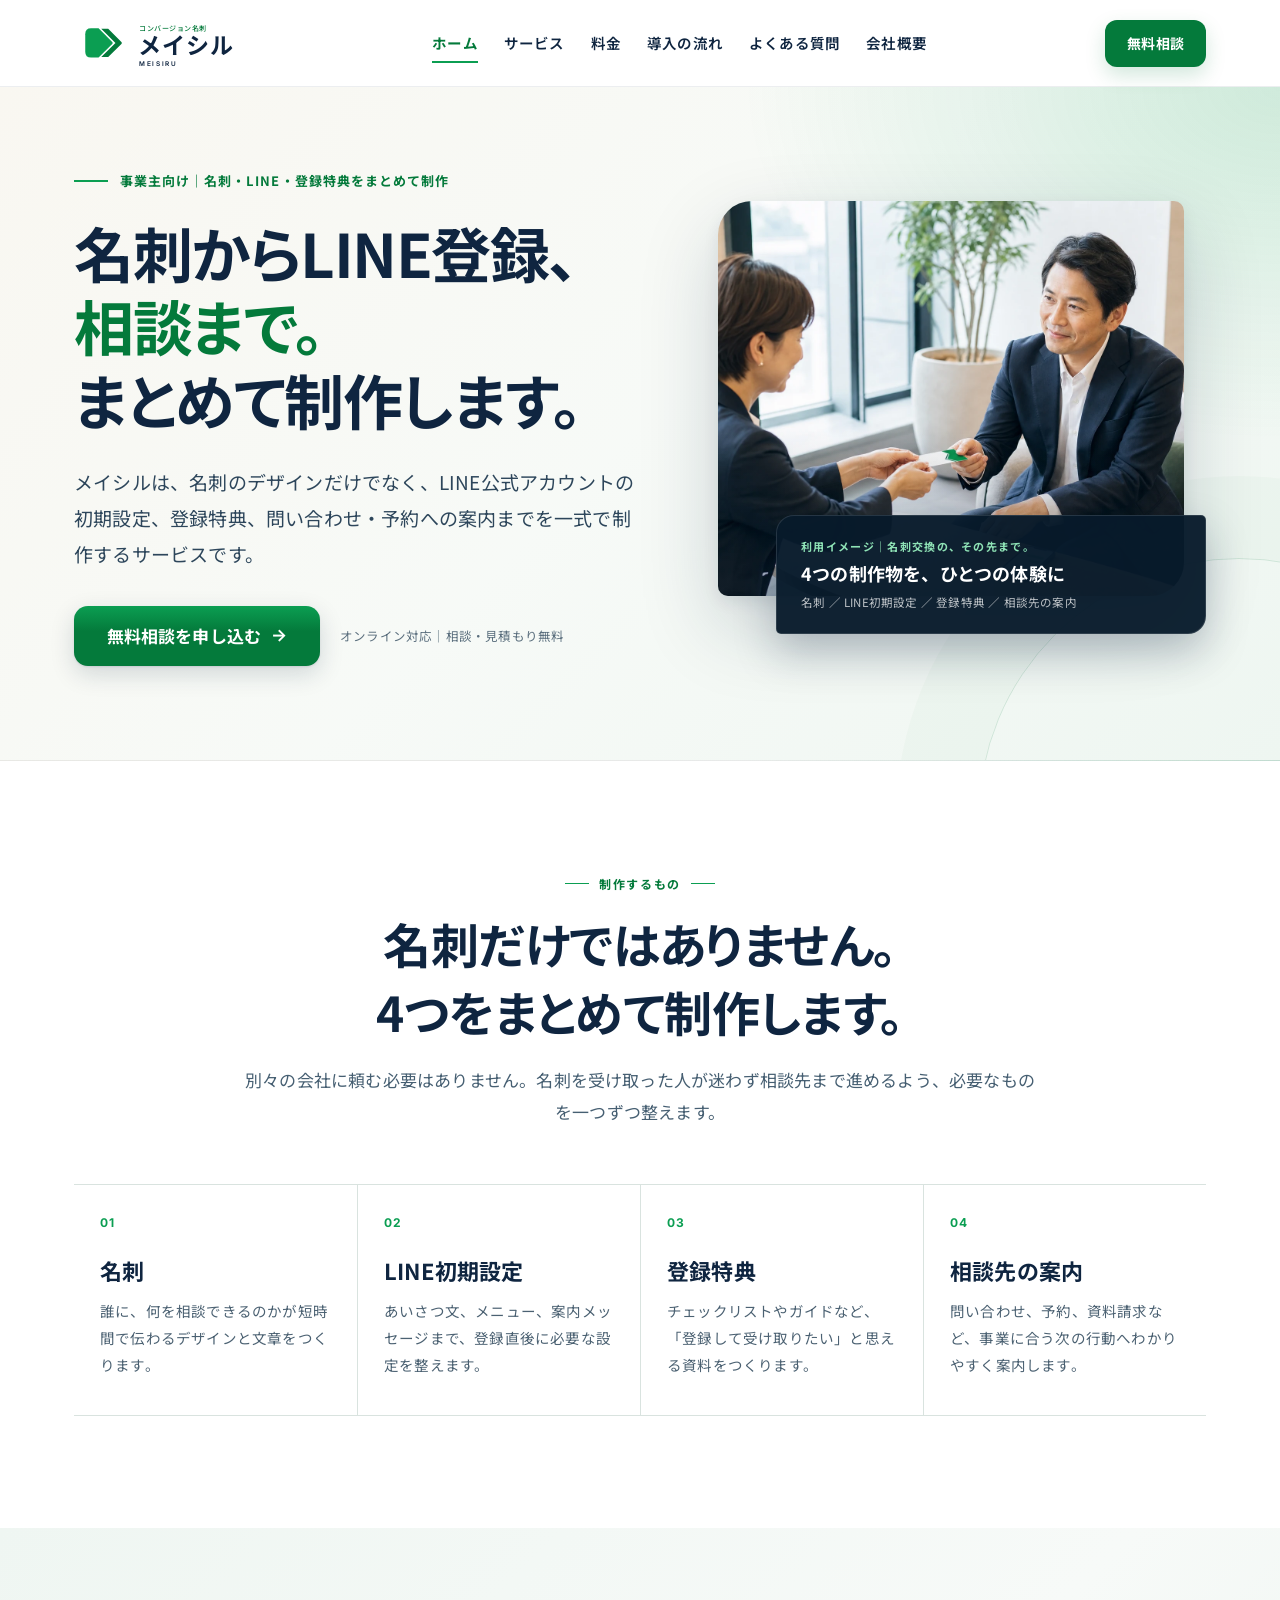
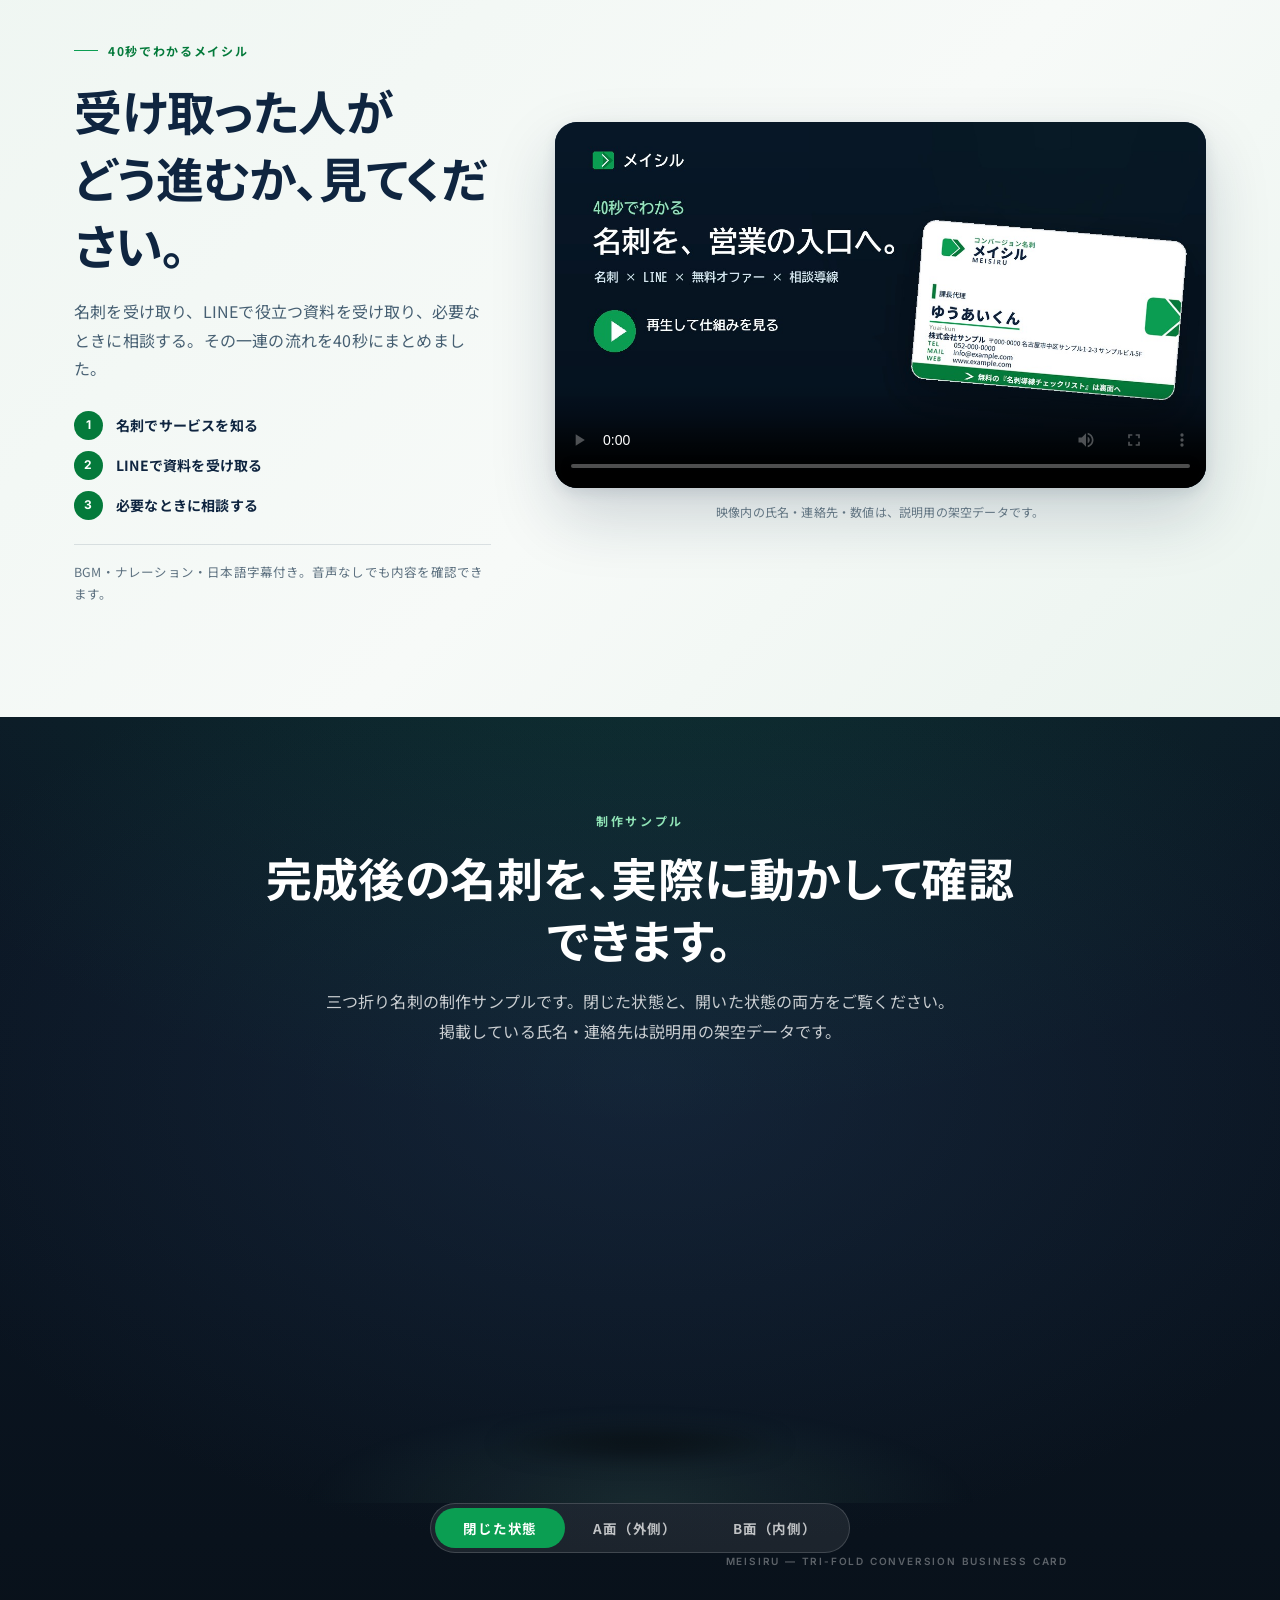
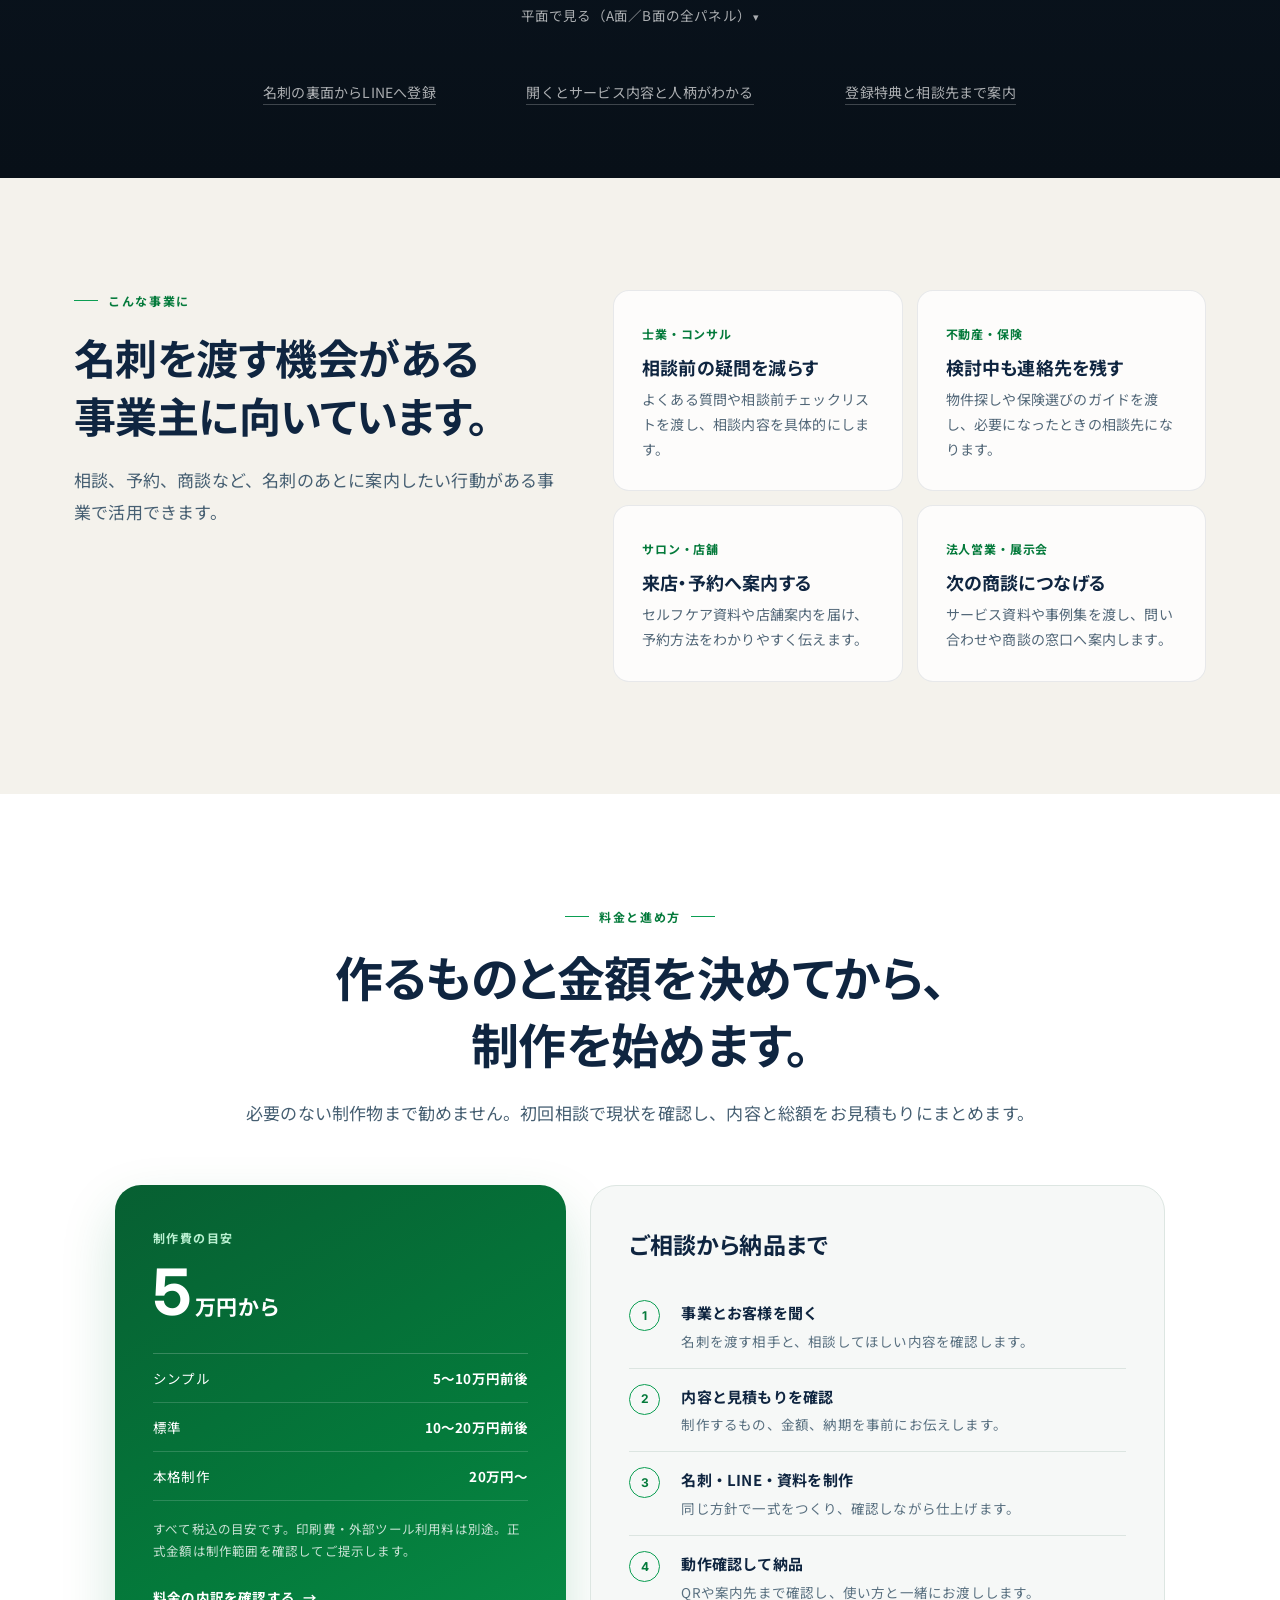
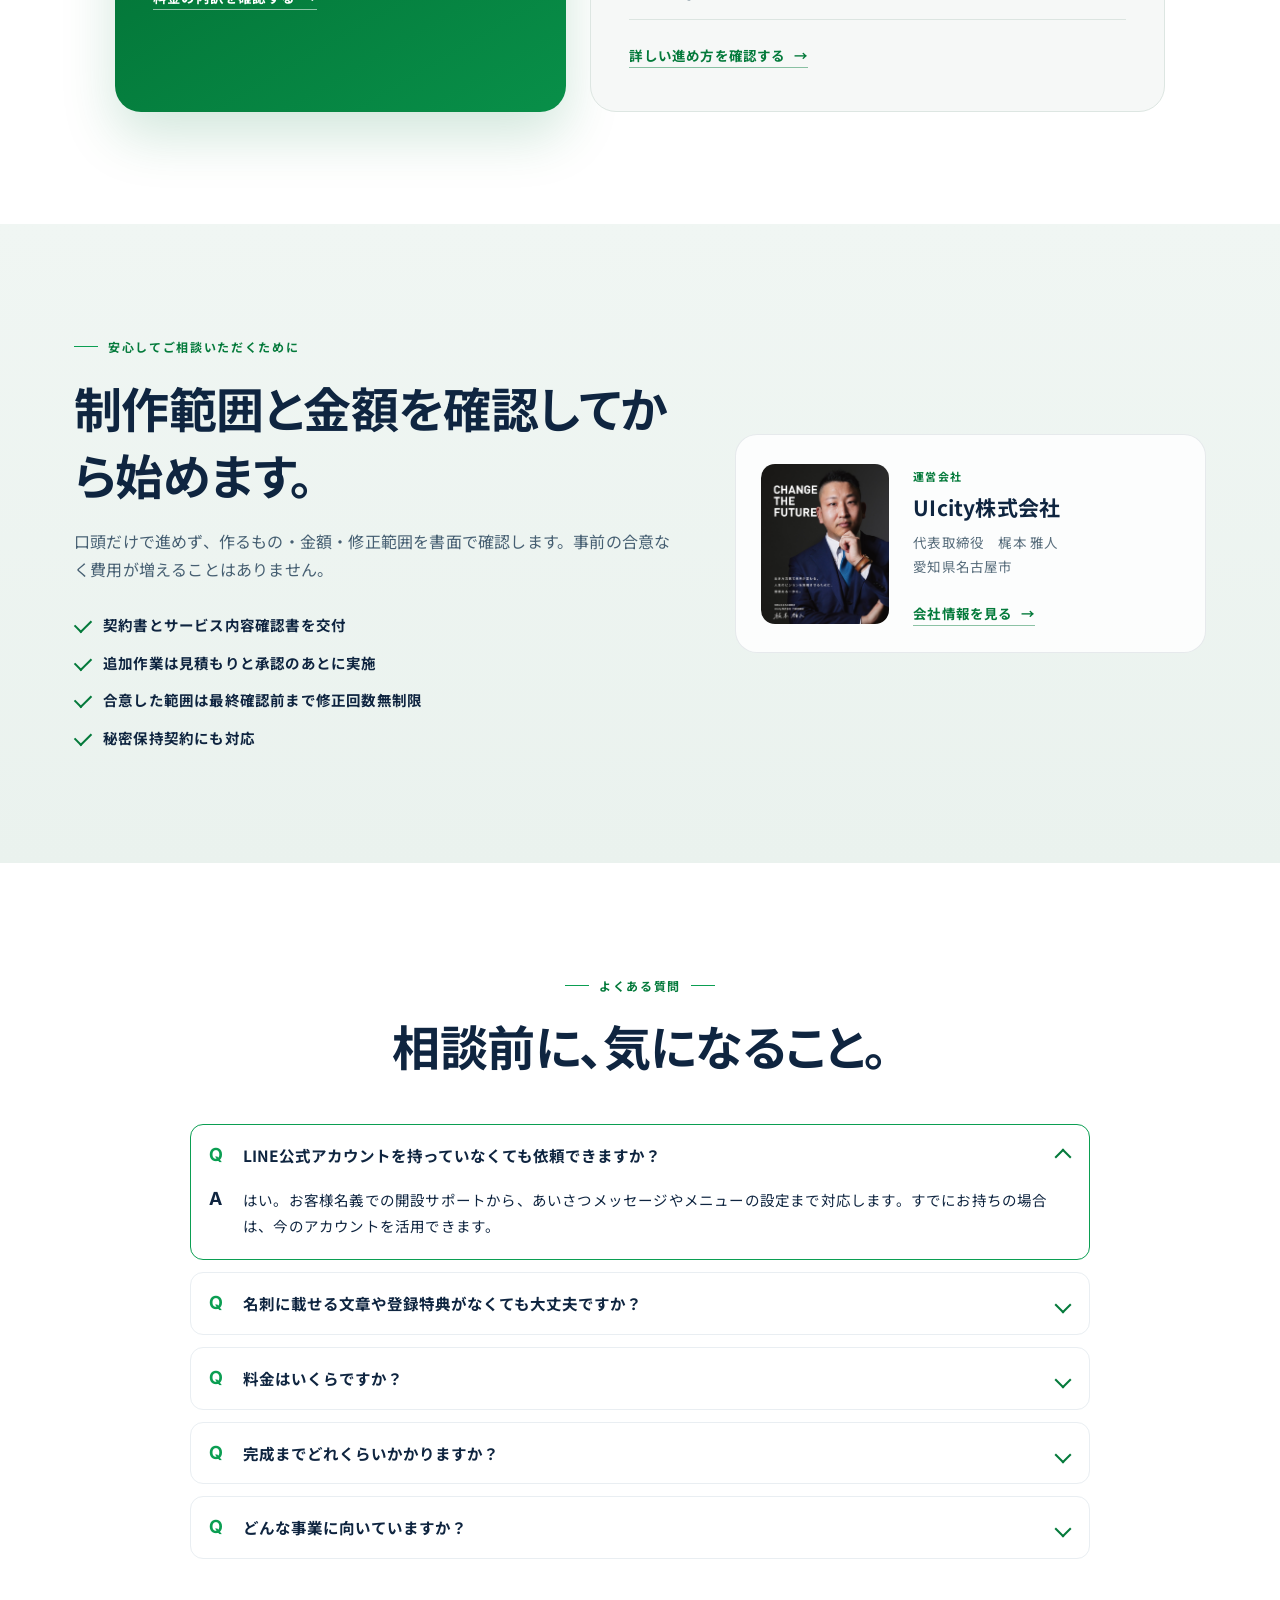
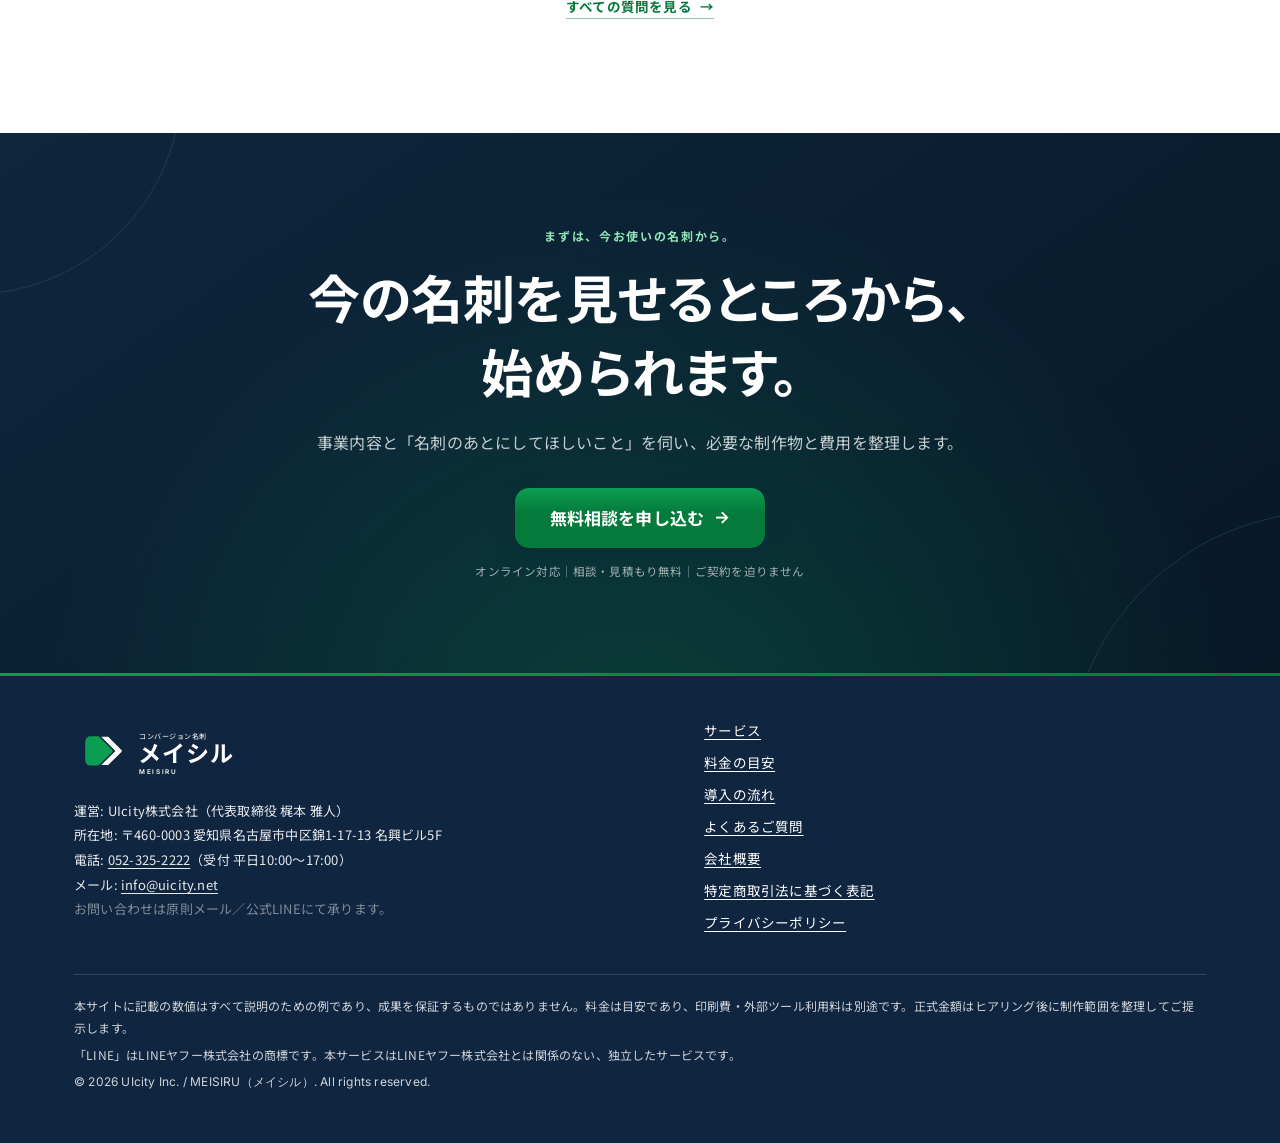
==== index.html @ 4c15547c "トップページと紹介動画を全面刷新" ====
<!DOCTYPE html>
<html lang="ja">
<head>
<meta charset="UTF-8">
<meta name="viewport" content="width=device-width, initial-scale=1.0">

<title>名刺・LINE・登録特典をまとめて制作｜メイシル</title>
<meta name="description" content="メイシルは、名刺のデザイン、LINE公式アカウントの初期設定、登録特典、問い合わせ・予約への案内までを一式で制作する事業主向けサービスです。">

<!-- OGP -->
<meta property="og:type" content="website">
<meta property="og:site_name" content="コンバージョン名刺 メイシル">
<meta property="og:title" content="名刺からLINE登録、相談まで。まとめてつくります。｜メイシル">
<meta property="og:description" content="名刺のデザイン、LINE公式アカウントの初期設定、登録特典、問い合わせ・予約への案内までを一式で制作します。">
<meta property="og:url" content="https://meisiru.vercel.app/">
<meta property="og:image" content="https://meisiru.vercel.app/ogp.png"><!-- 差し替え: ogp.svg を PNG(1200×630) 化して配置 -->
<meta property="og:locale" content="ja_JP">
<meta name="twitter:card" content="summary_large_image">
<link rel="canonical" href="https://meisiru.vercel.app/">

<!-- favicon -->
<link rel="icon" type="image/svg+xml" href="assets/favicon.svg">

<!-- ================= GA4（差し替え: 【GA4測定ID】 例 G-XXXXXXXXXX） =================
     ⚠️公開前必須: GA4測定ID発行後、このコメントを解除してIDを差し替えること
     （未解除のまま公開すると計測ゼロ） -->
<!--
<script async src="https://www.googletagmanager.com/gtag/js?id=【GA4測定ID】"></script>
<script>
  window.dataLayer = window.dataLayer || [];
  function gtag(){ dataLayer.push(arguments); }
  gtag('js', new Date());
  gtag('config', '【GA4測定ID】');
</script>
-->

<!-- Google Fonts（Noto Sans JP / Inter：SIL OFL 1.1） -->
<link rel="preconnect" href="https://fonts.googleapis.com">
<link rel="preconnect" href="https://fonts.gstatic.com" crossorigin>
<link href="https://fonts.googleapis.com/css2?family=Noto+Sans+JP:wght@400;500;700&family=Inter:wght@400;600;700&display=swap" rel="stylesheet">

<!-- 共通CSS -->
<link rel="stylesheet" href="assets/site.css">



<!-- ================= stage3d: 実写級3D名刺ショーケース（自己完結・.stage3d-プレフィックスのみ） ================= -->
<style>
  /* ---------- ダークプレミアムステージ ---------- */
  .stage3d{
    position:relative; overflow:hidden;
    background:
      radial-gradient(120% 90% at 50% -12%, rgba(11,158,82,.16) 0%, rgba(11,158,82,0) 56%),
      radial-gradient(85% 62% at 50% 34%, rgba(34,58,88,.40) 0%, rgba(10,20,32,0) 72%),
      linear-gradient(180deg, #0C1826 0%, #0A1420 55%, #081018 100%);
    padding:96px 0 72px;
  }
  .stage3d-head{ text-align:center; max-width:780px; margin:0 auto 44px; }
  .stage3d-kicker{
    display:inline-block; font-size:12px; font-weight:700; letter-spacing:.22em;
    color:#8fe3b6; margin-bottom:14px;
  }
  .stage3d-title{
    color:#FFFFFF; font-size:clamp(28px,4.6vw,46px); font-weight:700;
    line-height:1.35; letter-spacing:.01em; margin-bottom:16px;
  }
  .stage3d-sub{ color:rgba(255,255,255,.78); font-size:15.5px; line-height:1.9; }

  /* ---------- ステージ / シーン ---------- */
  .stage3d-stage{ position:relative; max-width:860px; margin:0 auto; padding-bottom:18px; }
  .stage3d-scene{
    --stage3d-w:min(78vw,480px);
    position:relative;
    perspective:1400px; perspective-origin:50% 32%;
    display:flex; justify-content:center;
    padding:36px 0 96px;
    touch-action:pan-y;
  }
  /* 床への柔らかい反射（グラデーション） */
  .stage3d-scene::before{
    content:""; position:absolute; left:50%; bottom:0; transform:translateX(-50%);
    width:min(92vw,760px); height:140px; pointer-events:none;
    background:radial-gradient(62% 100% at 50% 100%, rgba(143,227,182,.10) 0%, rgba(143,227,182,0) 72%);
  }

  /* ==========================================================
     3D 3つ折り名刺（Z折り／じゃばら折り）
     構造: 中央P2固定・左P1と右P3をヒンジで回転。
       crease1（P1|P2）= 谷折り: A面同士が向き合う
       crease2（P2|P3）= 山折り: B面同士が向き合う
     閉じた状態の外面 = 表紙（A面右・基本情報）と QR面（B面右）。
     折り角は178度（実物の紙のわずかな反発を再現しつつZファイティング回避）
  ========================================================== */
  .stage3d-stage{ --tri-s:1; --f1:0deg; --f3:0deg; --pz1:0px; --pz3:0px; --psc:1; }
  /* 閉時は紙厚ぶんのZオフセット(--pz)で層を分離し、近接平面の描画抜けを防ぐ。
     --psc は重なったパネルをわずかに縮め、前面の角丸から背面の直角エッジが覗くのを防ぐ */
  .stage3d-stage[data-state="closed"]{ --f1:178deg; --f3:178deg; --pz1:-4px; --pz3:4px; --psc:.993; --tri-s:1; }
  .stage3d-stage[data-state="openA"],
  .stage3d-stage[data-state="openB"]{ --f1:0deg; --f3:0deg; --pz1:0px; --pz3:0px; --psc:1; --tri-s:.56; }

  .stage3d-scaleWrap{
    transform-style:preserve-3d;
    transform:scale(var(--tri-s));
    transition:transform 1.05s cubic-bezier(.45,.03,.18,1);
  }
  .stage3d-tri{
    --tri-r:calc(var(--stage3d-w) * .031); /* 実寸2.5〜3mm相当の角丸 */
    position:relative;
    width:var(--stage3d-w);
    aspect-ratio:91/55;
    transform-style:preserve-3d;
    transform:rotateX(-6deg);
    will-change:transform;
    cursor:grab;
    user-select:none; -webkit-user-select:none; -webkit-tap-highlight-color:transparent;
    touch-action:pan-y;
    outline:none;
  }
  .stage3d-tri.is-grabbing{ cursor:grabbing; }
  .stage3d-tri:focus-visible{ outline:2px solid #8fe3b6; outline-offset:8px; }

  .stage3d-panel{ position:absolute; inset:0; transform-style:preserve-3d; }
  /* 紙厚オフセット（折り畳み時のみ有効・自パネル法線方向）＋角丸保護の微縮小 */
  .stage3d-p1{ transform:translateZ(var(--pz1)) scale(var(--psc)); transition:transform 1.05s cubic-bezier(.45,.03,.18,1); }
  .stage3d-p3{ transform:translateZ(var(--pz3)) scale(var(--psc)); transition:transform 1.05s cubic-bezier(.45,.03,.18,1); transition-delay:.1s; }
  .stage3d-hinge{
    position:absolute; top:0; bottom:0; width:100%;
    transform-style:preserve-3d;
    transition:transform 1.05s cubic-bezier(.45,.03,.18,1);
  }
  .stage3d-hingeL{ right:100%; transform-origin:100% 50%; transform:rotateY(var(--f1)); }
  .stage3d-hingeR{ left:100%;  transform-origin:0% 50%;  transform:rotateY(var(--f3)); transition-delay:.1s; }

  .stage3d-face{
    position:absolute; inset:0;
    overflow:hidden;
    backface-visibility:hidden; -webkit-backface-visibility:hidden;
    transform:translateZ(2.5px);
    background:#FFFFFF;
    border:1px solid rgba(255,255,255,.85);      /* 微細な紙エッジ */
    box-shadow:
      inset 0 1px 0 rgba(255,255,255,.35),
      0 26px 52px rgba(0,0,0,.44),
      0 10px 22px rgba(0,0,0,.32),
      0 2px 6px rgba(0,0,0,.28);
  }
  .stage3d-faceB{ transform:rotateY(180deg) translateZ(2.5px); }
  /* 角丸: スプレッドの外側4隅のみ（折り目側は直角＝実物どおり） */
  .stage3d-p1 .stage3d-faceF{ border-radius:var(--tri-r) 0 0 var(--tri-r); }
  .stage3d-p1 .stage3d-faceB{ border-radius:0 var(--tri-r) var(--tri-r) 0; }
  .stage3d-p3 .stage3d-faceF{ border-radius:0 var(--tri-r) var(--tri-r) 0; }
  .stage3d-p3 .stage3d-faceB{ border-radius:var(--tri-r) 0 0 var(--tri-r); }
  .stage3d-face img{
    display:block; width:100%; height:100%; object-fit:cover; pointer-events:none;
  }
  /* 折り目の陰（クリース）: 各面の折り目側エッジに5%幅の淡い影 */
  .stage3d-face::before{
    content:""; position:absolute; inset:0; pointer-events:none;
    background:var(--tri-crease,none);
  }
  .stage3d-p2 .stage3d-face{ --tri-crease:linear-gradient(90deg, rgba(15,37,64,.09), rgba(15,37,64,0) 5.5%, rgba(15,37,64,0) 94.5%, rgba(15,37,64,.09)); }
  .stage3d-p1 .stage3d-faceF{ --tri-crease:linear-gradient(270deg, rgba(15,37,64,.09), rgba(15,37,64,0) 5.5%); }
  .stage3d-p1 .stage3d-faceB{ --tri-crease:linear-gradient(90deg,  rgba(15,37,64,.09), rgba(15,37,64,0) 5.5%); }
  .stage3d-p3 .stage3d-faceF{ --tri-crease:linear-gradient(90deg,  rgba(15,37,64,.09), rgba(15,37,64,0) 5.5%); }
  .stage3d-p3 .stage3d-faceB{ --tri-crease:linear-gradient(270deg, rgba(15,37,64,.09), rgba(15,37,64,0) 5.5%); }
  /* 斜めのグロス（光沢）スイープ */
  .stage3d-face::after{
    content:""; position:absolute; inset:0; pointer-events:none;
    background:linear-gradient(115deg,
      rgba(255,255,255,0) 42%, rgba(255,255,255,.20) 50%, rgba(255,255,255,0) 58%);
    background-size:260% 100%;
    background-position:var(--stage3d-gloss,55%) 0;
    mix-blend-mode:screen;
  }

  /* 展開時は接地影を広げる */
  .stage3d-ground{ transition:width 1.05s cubic-bezier(.45,.03,.18,1); }
  .stage3d-stage[data-state="openA"] .stage3d-ground,
  .stage3d-stage[data-state="openB"] .stage3d-ground{ width:calc(var(--stage3d-w) * 1.65); }

  /* ---------- 平面プレビュー（A面／B面の全パネル） ---------- */
  .stage3d-flat{ max-width:860px; margin:26px auto 0; }
  .stage3d-flat summary{
    cursor:pointer; text-align:center; list-style:none;
    color:rgba(255,255,255,.66); font-size:13.5px; padding:6px 0;
  }
  .stage3d-flat summary::-webkit-details-marker{ display:none; }
  .stage3d-flat summary::after{ content:" ▾"; font-size:11px; }
  .stage3d-flat[open] summary::after{ content:" ▴"; }
  .stage3d-flat summary:hover{ color:#8fe3b6; }
  .stage3d-flat figure{ margin:14px 0 0; }
  .stage3d-flat figcaption{
    color:rgba(255,255,255,.6); font-size:12px; margin-bottom:6px; text-align:center;
  }
  .stage3d-flatRow{ display:grid; grid-template-columns:repeat(3,1fr); gap:3px; }
  .stage3d-flatRow img{
    display:block; width:100%; height:auto; border-radius:4px; background:#FFFFFF;
  }

  /* ---------- 接地影（楕円blur） ---------- */
  .stage3d-ground{
    position:absolute; left:50%; bottom:34px;
    width:calc(var(--stage3d-w) * .84); height:calc(var(--stage3d-w) * .105);
    transform:translateX(-50%);
    background:radial-gradient(50% 50% at 50% 50%,
      rgba(0,0,0,.55) 0%, rgba(0,0,0,.26) 46%, rgba(0,0,0,0) 74%);
    filter:blur(10px);
    pointer-events:none;
  }

  /* ---------- 表面/裏面トグル（pill型） ---------- */
  .stage3d-toggle{
    display:flex; gap:0; width:max-content; margin:0 auto;
    background:rgba(255,255,255,.08);
    border:1px solid rgba(255,255,255,.16);
    border-radius:999px; padding:4px;
  }
  .stage3d-pill{
    appearance:none; -webkit-appearance:none; border:0; background:transparent;
    color:rgba(255,255,255,.72);
    font-family:"Noto Sans JP",'Yu Gothic UI','Yu Gothic',Meiryo,sans-serif;
    font-size:13.5px; font-weight:700; letter-spacing:.06em;
    padding:8px 28px; border-radius:999px; cursor:pointer;
    transition:background-color .3s ease, color .3s ease;
  }
  .stage3d-pill.is-active{ background:#0B9E52; color:#FFFFFF; }
  .stage3d-pill:focus-visible{ outline:2px solid #8fe3b6; outline-offset:2px; }

  /* ---------- 極小キャプション ---------- */
  .stage3d-caption{
    position:absolute; right:2px; bottom:0;
    margin:0; font-size:10px; font-weight:600; letter-spacing:.18em;
    color:rgba(255,255,255,.34); text-transform:uppercase; pointer-events:none;
  }

  /* ---------- ミニ注釈3つ ---------- */
  .stage3d-notes{
    list-style:none; margin:44px auto 0; padding:0;
    display:grid; gap:12px; max-width:860px;
  }
  @media (min-width:768px){ .stage3d-notes{ grid-template-columns:repeat(3,1fr); } }
  .stage3d-notes li{ text-align:center; }
  .stage3d-notes a{
    color:rgba(255,255,255,.66); font-size:13.5px; text-decoration:none;
    border-bottom:1px solid rgba(255,255,255,.22); padding-bottom:2px;
    transition:color .25s ease, border-color .25s ease;
  }
  .stage3d-notes a:hover,
  .stage3d-notes a:focus-visible{ color:#8fe3b6; border-color:#8fe3b6; }

  /* ---------- FVヒーロー: card_front.png の静的アングル表示 ---------- */
  .stage3d-heroWrap{ perspective:1200px; }
  .hero-visual img.stage3d-heroCard{
    width:100%; max-width:480px; aspect-ratio:91/55; object-fit:cover;
    border-radius:min(3.2vw,15px);
    background:#FFFFFF;
    border:1px solid rgba(255,255,255,.9);
    transform:rotateX(6deg) rotateY(-14deg) rotateZ(1.2deg);
    box-shadow:
      0 30px 60px rgba(15,37,64,.26),
      0 12px 26px rgba(15,37,64,.16),
      0 2px 6px rgba(15,37,64,.12);
  }

  /* ---------- モバイル ---------- */
  @media (max-width:600px){
    .stage3d{ padding:64px 0 56px; }
    .stage3d-scene{ --stage3d-w:min(78vw,420px); padding:24px 0 76px; }
    .stage3d-ground{ bottom:26px; }
    .stage3d-caption{ position:static; display:block; text-align:center; margin-top:18px; }
    /* 展開スプレッド(3面)が画面内に収まる縮小率 */
    .stage3d-stage[data-state="openA"],
    .stage3d-stage[data-state="openB"]{ --tri-s:.40; }
    /* 3ピルが375px幅に収まる余白 */
    .stage3d-toggle{ max-width:calc(100vw - 32px); }
    .stage3d-pill{ padding:8px 13px; font-size:12.5px; }
    /* 平面プレビューは縦積みで判読サイズを確保 */
    .stage3d-flatRow{ grid-template-columns:1fr; gap:8px; }
  }

  /* ---------- prefers-reduced-motion: アニメーション無効・即時切り替え ---------- */
  @media (prefers-reduced-motion:reduce){
    .stage3d-tri{ transform:rotateX(-6deg) rotateY(15deg); cursor:default; }
    .stage3d-hinge, .stage3d-scaleWrap, .stage3d-ground{ transition:none; }
    .stage3d-face::after{ background-position:60% 0; }
    .stage3d-pill{ transition:none; }
    .hero-visual img.stage3d-heroCard{ transform:rotateX(4deg) rotateY(-10deg); }
  }
</style>
</head>
<body class="home-page">

<a class="skip-link" href="#main">本文へスキップ</a>

<!-- =============== ヘッダー（共通） =============== -->
<header class="site-header">
  <div class="header-inner">
    <a href="index.html" class="header-logo" aria-label="コンバージョン名刺 メイシル トップへ">
      <svg xmlns="http://www.w3.org/2000/svg" viewBox="0 0 640 236" role="img" aria-label="コンバージョン名刺 メイシル">
        <g transform="translate(106,117) scale(0.65) translate(-235.6,-256)">
          <path d="M166,176 L207,176 L281.7,250.7 Q287,256 281.7,261.3 L207,336 L166,336 Q134,336 134,304 L134,208 Q134,176 166,176 Z" fill="#0B9E52"/>
          <path d="M221.6,178.4 L259.6,178.4 L331.9,250.7 Q337.2,256 331.9,261.3 L259.6,333.6 L221.6,333.6 L299.2,256 Z" fill="#047A3B"/>
        </g>
        <text x="231" y="74" font-size="25" font-weight="500" letter-spacing="2" fill="#047A3B" font-family="'Noto Sans JP','Yu Gothic UI','Yu Gothic',Meiryo,sans-serif">コンバージョン名刺</text>
        <text x="229" y="157" font-size="82" font-weight="700" letter-spacing="3.3" fill="#0F2540" font-family="'Noto Sans JP','Yu Gothic UI','Yu Gothic',Meiryo,sans-serif">メ<tspan dx="-1.5">イシ</tspan><tspan dx="-1">ル</tspan></text>
        <text x="231" y="198" font-size="23" font-weight="600" letter-spacing="6" fill="#0F2540" font-family="'Inter','Segoe UI','Yu Gothic UI',Arial,sans-serif">MEISIRU</text>
      </svg>
    </a>

    <nav class="header-nav" aria-label="グローバルメニュー">
      <a href="index.html" aria-current="page">ホーム</a>
      <a href="service.html">サービス</a>
      <a href="price.html">料金</a>
      <a href="flow.html">導入の流れ</a>
      <a href="faq.html">よくある質問</a>
      <a href="company.html">会社概要</a>
    </nav>

    <a class="header-cta js-cta" data-cta-id="header_soudan"
       href="https://docs.google.com/forms/d/e/1FAIpQLSebr4NRa_qPbnG0fkgt8a5XSpz8ZBNvOkizG67SxBsGML7tZw/viewform"
       target="_blank" rel="noopener">無料相談</a>

    <button class="nav-toggle" aria-label="メニューを開閉" aria-expanded="false" aria-controls="mobile-nav">
      <span></span><span></span><span></span>
    </button>
  </div>
</header>

<nav class="mobile-nav" id="mobile-nav" aria-label="モバイルメニュー">
  <a href="index.html" aria-current="page">ホーム</a>
  <a href="service.html">サービス</a>
  <a href="price.html">料金</a>
  <a href="flow.html">導入の流れ</a>
  <a href="faq.html">よくある質問</a>
  <a href="company.html">会社概要</a>
  <a class="btn btn-primary js-cta" data-cta-id="mobilenav_soudan"
     href="https://docs.google.com/forms/d/e/1FAIpQLSebr4NRa_qPbnG0fkgt8a5XSpz8ZBNvOkizG67SxBsGML7tZw/viewform"
     target="_blank" rel="noopener">無料相談を申し込む</a>
</nav>

<main id="main">

<!-- =============== ヒーロー =============== -->
<section class="hero-v3" id="hero" aria-labelledby="hero-heading">
  <div class="container hero-v3-grid">
    <div class="hero-v3-copy reveal">
      <p class="hero-v3-eyebrow">事業主向け｜名刺・LINE・登録特典をまとめて制作</p>
      <h1 id="hero-heading">名刺からLINE登録、<br><span>相談まで。</span><br>まとめて制作します。</h1>
      <p class="hero-v3-lead">メイシルは、名刺のデザインだけでなく、LINE公式アカウントの初期設定、登録特典、問い合わせ・予約への案内までを一式で制作するサービスです。</p>
      <div class="hero-v3-action">
        <a class="btn btn-primary js-cta" data-cta-id="hero_soudan"
           href="https://docs.google.com/forms/d/e/1FAIpQLSebr4NRa_qPbnG0fkgt8a5XSpz8ZBNvOkizG67SxBsGML7tZw/viewform"
           target="_blank" rel="noopener">無料相談を申し込む</a>
        <p>オンライン対応｜相談・見積もり無料</p>
      </div>
    </div>

    <figure class="hero-v3-visual reveal">
      <div class="hero-v3-photo">
        <img src="assets/hero_meisiru_v3.webp"
             alt="事業の相談につながる名刺を交換する日本の事業主"
             width="1536" height="1024" fetchpriority="high" decoding="async">
      </div>
      <figcaption class="hero-v3-caption">
        <span>利用イメージ｜名刺交換の、その先まで。</span>
        <strong>4つの制作物を、ひとつの体験に</strong>
        <small>名刺 ／ LINE初期設定 ／ 登録特典 ／ 相談先の案内</small>
      </figcaption>
    </figure>
  </div>
</section>

<!-- =============== 制作するもの =============== -->
<section class="home-v3-section deliverables-v3" id="deliverables" aria-labelledby="deliverables-heading">
  <div class="container">
    <div class="home-v3-head reveal">
      <p class="home-v3-kicker">制作するもの</p>
      <h2 id="deliverables-heading">名刺だけではありません。<br>4つをまとめて制作します。</h2>
      <p>別々の会社に頼む必要はありません。名刺を受け取った人が迷わず相談先まで進めるよう、必要なものを一つずつ整えます。</p>
    </div>
    <div class="deliverables-v3-grid reveal-stagger">
      <article>
        <span class="deliverables-v3-number">01</span>
        <h3>名刺</h3>
        <p>誰に、何を相談できるのかが短時間で伝わるデザインと文章をつくります。</p>
      </article>
      <article>
        <span class="deliverables-v3-number">02</span>
        <h3>LINE初期設定</h3>
        <p>あいさつ文、メニュー、案内メッセージまで、登録直後に必要な設定を整えます。</p>
      </article>
      <article>
        <span class="deliverables-v3-number">03</span>
        <h3>登録特典</h3>
        <p>チェックリストやガイドなど、「登録して受け取りたい」と思える資料をつくります。</p>
      </article>
      <article>
        <span class="deliverables-v3-number">04</span>
        <h3>相談先の案内</h3>
        <p>問い合わせ、予約、資料請求など、事業に合う次の行動へわかりやすく案内します。</p>
      </article>
    </div>
  </div>
</section>

<!-- =============== 40秒紹介ムービー =============== -->
<section class="home-v3-section movie-v3" id="movie" aria-labelledby="movie-heading">
  <div class="container movie-v3-grid">
    <div class="movie-v3-copy reveal">
      <p class="home-v3-kicker">40秒でわかるメイシル</p>
      <h2 id="movie-heading">受け取った人が<br>どう進むか、見てください。</h2>
      <p>名刺を受け取り、LINEで役立つ資料を受け取り、必要なときに相談する。その一連の流れを40秒にまとめました。</p>
      <ol class="movie-v3-steps" aria-label="動画で紹介する流れ">
        <li><span>1</span>名刺でサービスを知る</li>
        <li><span>2</span>LINEで資料を受け取る</li>
        <li><span>3</span>必要なときに相談する</li>
      </ol>
      <p class="movie-v3-access">BGM・ナレーション・日本語字幕付き。音声なしでも内容を確認できます。</p>
    </div>
    <div class="movie-v3-media reveal">
      <video id="movie-player" src="assets/movie_meisiru_v3.mp4" poster="assets/movie_poster_v2.jpg"
             width="1280" height="720" controls playsinline preload="metadata"
             aria-label="名刺からLINE登録、登録特典、相談までを説明するメイシルの40秒紹介動画">
        <track kind="captions" src="assets/movie_meisiru_ja.vtt" srclang="ja" label="日本語" default>
      </video>
      <p>映像内の氏名・連絡先・数値は、説明用の架空データです。</p>
    </div>
  </div>
</section>

<!-- =============== ①' 実写級3D名刺ショーケース（stage3d） =============== -->
<section class="stage3d" id="showcase" aria-labelledby="stage3d-heading">
  <div class="container">
    <div class="stage3d-head reveal">
      <span class="stage3d-kicker">制作サンプル</span>
      <h2 class="stage3d-title" id="stage3d-heading">完成後の名刺を、実際に動かして確認できます。</h2>
      <p class="stage3d-sub">三つ折り名刺の制作サンプルです。閉じた状態と、開いた状態の両方をご覧ください。<br>掲載している氏名・連絡先は説明用の架空データです。</p>
    </div>

    <div class="stage3d-stage reveal" data-state="closed">
      <div class="stage3d-scene">
        <div class="stage3d-scaleWrap">
          <div class="stage3d-tri" tabindex="0" role="button"
               aria-label="メイシルの3つ折り名刺。下のボタンで折りたたみ・展開、ドラッグまたはクリックで回転できます">
            <div class="stage3d-panel stage3d-p2">
              <div class="stage3d-face stage3d-faceF">
                <img src="assets/tri_a2.png" alt="A面中央パネル: サービスに込めた想い（渡して終わり、を終わらせる。）" width="1456" height="880" draggable="false" decoding="async">
              </div>
              <div class="stage3d-face stage3d-faceB">
                <img src="assets/tri_b2.png" alt="B面中央パネル: サービス内容②（進め方と登録特典への案内）" width="1456" height="880" draggable="false" decoding="async">
              </div>
            </div>
            <div class="stage3d-hinge stage3d-hingeL" aria-hidden="true">
              <div class="stage3d-panel stage3d-p1">
                <div class="stage3d-face stage3d-faceF">
                  <img src="assets/tri_a1.png" alt="" width="1456" height="880" draggable="false" decoding="async">
                </div>
                <div class="stage3d-face stage3d-faceB">
                  <img src="assets/tri_b1.png" alt="" width="1456" height="880" draggable="false" decoding="async">
                </div>
              </div>
            </div>
            <div class="stage3d-hinge stage3d-hingeR" aria-hidden="true">
              <div class="stage3d-panel stage3d-p3">
                <div class="stage3d-face stage3d-faceF">
                  <img src="assets/tri_a3.png" alt="" width="1456" height="880" draggable="false" decoding="async">
                </div>
                <div class="stage3d-face stage3d-faceB">
                  <img src="assets/tri_b3.png" alt="" width="1456" height="880" draggable="false" decoding="async">
                </div>
              </div>
            </div>
          </div>
        </div>
        <div class="stage3d-ground" aria-hidden="true"></div>
      </div>

      <div class="stage3d-toggle" role="group" aria-label="名刺の状態を切り替え">
        <button type="button" class="stage3d-pill is-active" data-tstate="closed" aria-pressed="true">閉じた状態</button>
        <button type="button" class="stage3d-pill" data-tstate="openA" aria-pressed="false">A面（外側）</button>
        <button type="button" class="stage3d-pill" data-tstate="openB" aria-pressed="false">B面（内側）</button>
      </div>

      <p class="stage3d-caption en" aria-hidden="true">MEISIRU — Tri-Fold Conversion Business Card</p>
    </div>

    <details class="stage3d-flat reveal">
      <summary>平面で見る（A面／B面の全パネル）</summary>
      <figure>
        <figcaption>A面（表紙側・外側）　左から: 人となり・SNS ／ サービスの想い ／ 基本情報（表紙）</figcaption>
        <div class="stage3d-flatRow">
          <img src="assets/tri_a1.png" alt="A面左: 人となり（マスコット・ゆうあいくんの写真・吹き出し・趣味・SNS）" width="1456" height="880" loading="lazy" decoding="async">
          <img src="assets/tri_a2.png" alt="A面中央: サービスに込めた想い" width="1456" height="880" loading="lazy" decoding="async">
          <img src="assets/tri_a3.png" alt="A面右: 基本情報（表紙）" width="1456" height="880" loading="lazy" decoding="async">
        </div>
      </figure>
      <figure>
        <figcaption>B面（内側・詳細面）　左から: サービス内容①（お悩み・メニュー）／ サービス内容②（進め方）／ 登録特典・QR</figcaption>
        <div class="stage3d-flatRow">
          <img src="assets/tri_b3.png" alt="B面左: サービス内容①（お悩みチェックと3つのサービス）" width="1456" height="880" loading="lazy" decoding="async">
          <img src="assets/tri_b2.png" alt="B面中央: サービス内容②（進め方4ステップ）" width="1456" height="880" loading="lazy" decoding="async">
          <img src="assets/tri_b1.png" alt="B面右: 登録特典「名刺チェックリスト」とLINE登録QR" width="1456" height="880" loading="lazy" decoding="async">
        </div>
      </figure>
    </details>

    <ul class="stage3d-notes reveal-stagger">
      <li><a href="service.html">名刺の裏面からLINEへ登録</a></li>
      <li><a href="service.html">開くとサービス内容と人柄がわかる</a></li>
      <li><a href="service.html">登録特典と相談先まで案内</a></li>
    </ul>
  </div>
</section>

<!-- =============== 活用場面 =============== -->
<section class="home-v3-section usecases-v3" id="usecases" aria-labelledby="usecases-heading">
  <div class="container usecases-v3-layout">
    <div class="home-v3-head reveal">
      <p class="home-v3-kicker">こんな事業に</p>
      <h2 id="usecases-heading">名刺を渡す機会がある<br>事業主に向いています。</h2>
      <p>相談、予約、商談など、名刺のあとに案内したい行動がある事業で活用できます。</p>
    </div>
    <div class="usecases-v3-grid reveal-stagger">
      <article>
        <span>士業・コンサル</span>
        <h3>相談前の疑問を減らす</h3>
        <p>よくある質問や相談前チェックリストを渡し、相談内容を具体的にします。</p>
      </article>
      <article>
        <span>不動産・保険</span>
        <h3>検討中も連絡先を残す</h3>
        <p>物件探しや保険選びのガイドを渡し、必要になったときの相談先になります。</p>
      </article>
      <article>
        <span>サロン・店舗</span>
        <h3>来店・予約へ案内する</h3>
        <p>セルフケア資料や店舗案内を届け、予約方法をわかりやすく伝えます。</p>
      </article>
      <article>
        <span>法人営業・展示会</span>
        <h3>次の商談につなげる</h3>
        <p>サービス資料や事例集を渡し、問い合わせや商談の窓口へ案内します。</p>
      </article>
    </div>
  </div>
</section>

<!-- =============== 料金と進め方 =============== -->
<section class="home-v3-section price-process-v3" id="price" aria-labelledby="price-process-heading">
  <div class="container">
    <div class="home-v3-head reveal">
      <p class="home-v3-kicker">料金と進め方</p>
      <h2 id="price-process-heading">作るものと金額を決めてから、<br>制作を始めます。</h2>
      <p>必要のない制作物まで勧めません。初回相談で現状を確認し、内容と総額をお見積もりにまとめます。</p>
    </div>
    <div class="price-process-v3-grid">
      <article class="price-v3-panel reveal">
        <p class="price-v3-label">制作費の目安</p>
        <p class="price-v3-main"><strong>5</strong>万円から</p>
        <ul>
          <li><span>シンプル</span><strong>5〜10万円前後</strong></li>
          <li><span>標準</span><strong>10〜20万円前後</strong></li>
          <li><span>本格制作</span><strong>20万円〜</strong></li>
        </ul>
        <p class="price-v3-note">すべて税込の目安です。印刷費・外部ツール利用料は別途。正式金額は制作範囲を確認してご提示します。</p>
        <a class="home-v3-text-link" href="price.html">料金の内訳を確認する <span aria-hidden="true">→</span></a>
      </article>
      <article class="process-v3-panel reveal">
        <h3>ご相談から納品まで</h3>
        <ol>
          <li><span>1</span><div><strong>事業とお客様を聞く</strong><p>名刺を渡す相手と、相談してほしい内容を確認します。</p></div></li>
          <li><span>2</span><div><strong>内容と見積もりを確認</strong><p>制作するもの、金額、納期を事前にお伝えします。</p></div></li>
          <li><span>3</span><div><strong>名刺・LINE・資料を制作</strong><p>同じ方針で一式をつくり、確認しながら仕上げます。</p></div></li>
          <li><span>4</span><div><strong>動作確認して納品</strong><p>QRや案内先まで確認し、使い方と一緒にお渡しします。</p></div></li>
        </ol>
        <a class="home-v3-text-link" href="flow.html">詳しい進め方を確認する <span aria-hidden="true">→</span></a>
      </article>
    </div>
  </div>
</section>

<!-- =============== 安心材料 =============== -->
<section class="home-v3-section trust-v3" id="company" aria-labelledby="trust-heading">
  <div class="container trust-v3-grid">
    <div class="trust-v3-copy reveal">
      <p class="home-v3-kicker">安心してご相談いただくために</p>
      <h2 id="trust-heading">制作範囲と金額を確認してから始めます。</h2>
      <p>口頭だけで進めず、作るもの・金額・修正範囲を書面で確認します。事前の合意なく費用が増えることはありません。</p>
      <ul class="trust-v3-promises">
        <li>契約書とサービス内容確認書を交付</li>
        <li>追加作業は見積もりと承認のあとに実施</li>
        <li>合意した範囲は最終確認前まで修正回数無制限</li>
        <li>秘密保持契約にも対応</li>
      </ul>
    </div>
    <aside class="trust-v3-company reveal" aria-label="運営会社情報">
      <img src="assets/rep.jpg" alt="UIcity株式会社 代表取締役 梶本 雅人" width="1062" height="1542" loading="lazy" decoding="async">
      <div>
        <span>運営会社</span>
        <h3>UIcity株式会社</h3>
        <p>代表取締役　梶本 雅人<br>愛知県名古屋市</p>
        <a class="home-v3-text-link" href="company.html">会社情報を見る <span aria-hidden="true">→</span></a>
      </div>
    </aside>
  </div>
</section>

<!-- =============== よくある質問 =============== -->
<section class="home-v3-section faq-v3" id="faq" aria-labelledby="faq-heading">
  <div class="container">
    <div class="home-v3-head reveal">
      <p class="home-v3-kicker">よくある質問</p>
      <h2 id="faq-heading">相談前に、気になること。</h2>
    </div>
    <div class="accordion js-accordion reveal">
      <div class="accordion-item is-open">
        <button class="accordion-q">LINE公式アカウントを持っていなくても依頼できますか？</button>
        <div class="accordion-a"><div class="accordion-a-inner"><p>はい。お客様名義での開設サポートから、あいさつメッセージやメニューの設定まで対応します。すでにお持ちの場合は、今のアカウントを活用できます。</p></div></div>
      </div>
      <div class="accordion-item">
        <button class="accordion-q">名刺に載せる文章や登録特典がなくても大丈夫ですか？</button>
        <div class="accordion-a"><div class="accordion-a-inner"><p>大丈夫です。事業内容とお客様について伺い、名刺の文章と登録特典の企画から一緒につくります。既存の資料がある場合は、それを活用する方法もご提案します。</p></div></div>
      </div>
      <div class="accordion-item">
        <button class="accordion-q">料金はいくらですか？</button>
        <div class="accordion-a"><div class="accordion-a-inner"><p>制作費は税込5万円からです。名刺、LINE設定、登録特典など、必要な制作物によって変わります。初回相談後に内容と総額を明記した見積もりをご確認いただきます。</p></div></div>
      </div>
      <div class="accordion-item">
        <button class="accordion-q">完成までどれくらいかかりますか？</button>
        <div class="accordion-a"><div class="accordion-a-inner"><p>名刺とLINE初期設定が中心の場合、着手後2〜4週間がひとつの目安です。登録特典の新規制作や確認回数によって変わるため、契約前に納品予定日をお伝えします。</p></div></div>
      </div>
      <div class="accordion-item">
        <button class="accordion-q">どんな事業に向いていますか？</button>
        <div class="accordion-a"><div class="accordion-a-inner"><p>名刺やカードを渡す機会があり、その後に相談・予約・商談へ案内したい事業に向いています。名刺をほとんど使わない場合は、別の方法が合うことも正直にお伝えします。</p></div></div>
      </div>
    </div>
    <p class="faq-v3-more reveal"><a class="home-v3-text-link" href="faq.html">すべての質問を見る <span aria-hidden="true">→</span></a></p>
  </div>
</section>

<!-- =============== 最終CTA =============== -->
<section class="cta-v3" id="contact" aria-labelledby="cta-heading">
  <div class="container cta-v3-inner reveal">
    <p>まずは、今お使いの名刺から。</p>
    <h2 id="cta-heading">今の名刺を見せるところから、<br>始められます。</h2>
    <p>事業内容と「名刺のあとにしてほしいこと」を伺い、必要な制作物と費用を整理します。</p>
    <a class="btn btn-primary js-cta" data-cta-id="closing_soudan"
       href="https://docs.google.com/forms/d/e/1FAIpQLSebr4NRa_qPbnG0fkgt8a5XSpz8ZBNvOkizG67SxBsGML7tZw/viewform"
       target="_blank" rel="noopener">無料相談を申し込む</a>
    <small>オンライン対応｜相談・見積もり無料｜ご契約を迫りません</small>
  </div>
</section>

</main>

<!-- =============== フッター（共通） =============== -->
<footer class="site-footer">
  <div class="container">
    <div class="footer-grid">
      <div>
        <div class="footer-logo">
          <svg xmlns="http://www.w3.org/2000/svg" viewBox="0 0 640 236" role="img" aria-label="コンバージョン名刺 メイシル">
            <g transform="translate(106,117) scale(0.65) translate(-235.6,-256)">
              <path d="M166,176 L207,176 L281.7,250.7 Q287,256 281.7,261.3 L207,336 L166,336 Q134,336 134,304 L134,208 Q134,176 166,176 Z" fill="#0B9E52"/>
              <path d="M221.6,178.4 L259.6,178.4 L331.9,250.7 Q337.2,256 331.9,261.3 L259.6,333.6 L221.6,333.6 L299.2,256 Z" fill="#FFFFFF"/>
            </g>
            <text x="231" y="74" font-size="25" font-weight="500" letter-spacing="2" fill="#FFFFFF" opacity="0.85" font-family="'Noto Sans JP','Yu Gothic UI','Yu Gothic',Meiryo,sans-serif">コンバージョン名刺</text>
            <text x="229" y="157" font-size="82" font-weight="700" letter-spacing="3.3" fill="#FFFFFF" font-family="'Noto Sans JP','Yu Gothic UI','Yu Gothic',Meiryo,sans-serif">メ<tspan dx="-1.5">イシ</tspan><tspan dx="-1">ル</tspan></text>
            <text x="231" y="198" font-size="23" font-weight="600" letter-spacing="6" fill="#FFFFFF" font-family="'Inter','Segoe UI','Yu Gothic UI',Arial,sans-serif">MEISIRU</text>
          </svg>
        </div>
        <p class="footer-company">
          運営: UIcity株式会社（代表取締役 梶本 雅人）<br>
          所在地: 〒460-0003 愛知県名古屋市中区錦1-17-13 名興ビル5F<br>
          電話: <a href="tel:0523252222">052-325-2222</a>（受付 平日10:00〜17:00）<br>
          メール: <a href="mailto:info@uicity.net">info@uicity.net</a><br>
          <span class="note" style="color:rgba(255,255,255,.7);">お問い合わせは原則メール／公式LINEにて承ります。</span>
        </p>
      </div>
      <nav aria-label="フッターリンク">
        <ul class="footer-links">
          <li><a href="service.html">サービス</a></li>
          <li><a href="price.html">料金の目安</a></li>
          <li><a href="flow.html">導入の流れ</a></li>
          <li><a href="faq.html">よくあるご質問</a></li>
          <li><a href="company.html">会社概要</a></li>
          <li><a href="特定商取引法に基づく表記.html">特定商取引法に基づく表記</a></li>
          <li><a href="プライバシーポリシー.html">プライバシーポリシー</a></li>
        </ul>
      </nav>
    </div>
    <div class="footer-legal">
      <p>本サイトに記載の数値はすべて説明のための例であり、成果を保証するものではありません。料金は目安であり、印刷費・外部ツール利用料は別途です。正式金額はヒアリング後に制作範囲を整理してご提示します。</p>
      <p>「LINE」はLINEヤフー株式会社の商標です。本サービスはLINEヤフー株式会社とは関係のない、独立したサービスです。</p>
      <p class="en">&copy; <span id="copyright-year">2026</span> UIcity Inc. / MEISIRU（メイシル）. All rights reserved.</p>
    </div>
  </div>
</footer>

<!-- back-to-top -->
<button class="back-to-top" aria-label="ページ先頭へ戻る">
  <svg viewBox="0 0 24 24" xmlns="http://www.w3.org/2000/svg" aria-hidden="true"><path d="M12 5l-7 7M12 5l7 7M12 5v14" fill="none" stroke="#FFFFFF" stroke-width="2.4" stroke-linecap="round" stroke-linejoin="round"/></svg>
</button>

<!-- モバイル固定CTAバー -->
<div class="fixed-cta fixed-cta--single" role="navigation" aria-label="無料相談">
  <a class="js-cta" data-cta-id="fixedbar_soudan"
     href="https://docs.google.com/forms/d/e/1FAIpQLSebr4NRa_qPbnG0fkgt8a5XSpz8ZBNvOkizG67SxBsGML7tZw/viewform"
     target="_blank" rel="noopener">無料相談を申し込む</a>
</div>

<!-- 共通JS -->
<script src="assets/site.js"></script>

<!-- stage3d: 3つ折り名刺 3Dショーケース用JS（自己完結・vanillaのみ・site.jsには不干渉） -->
<script>
(function () {
  'use strict';

  var reduce = window.matchMedia &&
    window.matchMedia('(prefers-reduced-motion: reduce)').matches;

  function ready(fn) {
    if (document.readyState !== 'loading') { fn(); }
    else { document.addEventListener('DOMContentLoaded', fn); }
  }

  ready(function () {
    var stage = document.querySelector('.stage3d-stage');
    var scene = document.querySelector('.stage3d-scene');
    var tri   = document.querySelector('.stage3d-tri');
    if (!stage || !scene || !tri) { return; }
    var pills = Array.prototype.slice.call(document.querySelectorAll('.stage3d-pill'));

    var BASE_X = -6;                       /* 常時かかる僅かな仰角 */
    var rot = 180, vel = 0;                /* Y回転(deg) / 慣性速度(deg/ms) */
    var tiltX = 0, tiltY = 0;              /* 現在チルト（補間後） */
    var tTiltX = 0, tTiltY = 0;            /* チルト目標値 */
    var dragging = false, tween = null, auto = false;
    var idleTimer = null, running = false, lastTs = null;
    var tstate = 'closed';                 /* closed | openA | openB */
    var interacted = false, introTimer = null;
    var lastPillKey = '', rafPending = false;

    function normalize(d) { return ((d % 360) + 360) % 360; }
    function isBack(ry) { var g = normalize(ry); return g > 90 && g < 270; }

    function setStage(s) { tstate = s; stage.setAttribute('data-state', s); }

    function apply() {
      var ry = rot + tiltY;
      tri.style.transform =
        'rotateX(' + (BASE_X + tiltX).toFixed(3) + 'deg) rotateY(' + ry.toFixed(3) + 'deg)';
      var g = normalize(ry);
      var fold = g > 180 ? 360 - g : g;    /* 0(正面)〜180(裏面) */
      tri.style.setProperty('--stage3d-gloss', (28 + fold * 0.3 + tiltY * 1.4).toFixed(1) + '%');
      /* ピルの属性書き込みは状態が変わったフレームだけ（毎フレームのDOMミューテーション回避） */
      var pillKey = tstate + '|' + (isBack(ry) ? 'B' : 'A');
      if (pillKey !== lastPillKey) {
        lastPillKey = pillKey;
        var back = isBack(ry);
        pills.forEach(function (p) {
          var ps = p.getAttribute('data-tstate');
          var active = (tstate === 'closed')
            ? (ps === 'closed')
            : (ps === (back ? 'openB' : 'openA'));
          p.classList.toggle('is-active', active);
          p.setAttribute('aria-pressed', active ? 'true' : 'false');
        });
      }
    }

    function ease(t) { return t < 0.5 ? 4 * t * t * t : 1 - Math.pow(-2 * t + 2, 3) / 2; }
    function startTween(to, dur) { tween = { from: rot, to: to, start: null, dur: dur || 1050 }; vel = 0; }
    function nearestSnap() { return Math.round(rot / 180) * 180; }

    /* 状態ごとの正面向き: openA=0(mod360) ／ closed・openB=180(mod360)
       （閉じた状態は 180=表紙〈基本情報〉が正面。0 はQR面） */
    function targetRotFor(s) {
      if (s === 'openA') { return Math.round(rot / 360) * 360; }
      return Math.round((rot - 180) / 360) * 360 + 180;
    }
    function setState(s, dur) {
      setStage(s);
      startTween(targetRotFor(s), dur || 1050);
    }
    function flip(dur) { startTween(nearestSnap() + 180, dur || 950); }

    function markInteracted() {
      interacted = true;
      if (introTimer) { window.clearTimeout(introTimer); introTimer = null; }
    }

    /* 無操作8秒で自動ターン。操作があれば停止してタイマー再セット */
    function poke() {
      auto = false;
      if (idleTimer) { window.clearTimeout(idleTimer); }
      idleTimer = window.setTimeout(function () { auto = true; }, 8000);
    }

    /* URLパラメータ ?tri=closed|openA|openB&rot=deg（検証・QA用の静的状態指定） */
    var qsState = null, qsRot = NaN;
    try {
      var qs = new URLSearchParams(window.location.search);
      qsState = qs.get('tri'); qsRot = parseFloat(qs.get('rot'));
    } catch (e) {}
    var validState = (qsState === 'closed' || qsState === 'openA' || qsState === 'openB');

    /* ---------- reduced-motion: 固定アングル＋即時切り替え ---------- */
    if (reduce) {
      setStage(validState ? qsState : 'openA');
      rot = isFinite(qsRot) ? qsRot : (tstate === 'openA' ? 15 : 195);
      apply();
      pills.forEach(function (p) {
        p.addEventListener('click', function () {
          setStage(p.getAttribute('data-tstate'));
          rot = (tstate === 'openA') ? 15 : 195;
          apply();
        });
      });
      var rmToggle = function () {
        if (tstate === 'closed') { rot += 180; }
        else { setStage(isBack(rot) ? 'openA' : 'openB'); rot += 180; }
        apply();
      };
      tri.addEventListener('click', rmToggle);
      tri.addEventListener('keydown', function (e) {
        if (e.key === 'Enter' || e.key === ' ') { e.preventDefault(); rmToggle(); }
      });
      return;
    }

    /* ---------- rAFループ（セクション可視時のみ稼働・二重スケジュール防止） ---------- */
    function frame(ts) {
      if (!running) { rafPending = false; lastTs = null; return; }
      window.requestAnimationFrame(frame);
      if (lastTs === null) { lastTs = ts; return; }
      var dt = Math.min(ts - lastTs, 64);
      lastTs = ts;

      if (tween) {
        if (tween.start === null) { tween.start = ts; }
        var p = Math.min((ts - tween.start) / tween.dur, 1);
        rot = tween.from + (tween.to - tween.from) * ease(p);
        if (p >= 1) { tween = null; }
      } else if (!dragging) {
        if (Math.abs(vel) > 0.005) {         /* ドラッグ後の慣性 */
          rot += vel * dt;
          vel *= Math.pow(0.92, dt / 16.7);
          if (Math.abs(vel) <= 0.005) { startTween(nearestSnap(), 650); }
        } else if (auto) {                    /* 自動ターン 1周12s */
          rot += dt * (360 / 12000);
        }
      }

      var k = 1 - Math.pow(0.86, dt / 16.7); /* チルトのヌルっと補間 */
      tiltX += (tTiltX - tiltX) * k;
      tiltY += (tTiltY - tiltY) * k;
      apply();
    }

    /* 初期演出: 初めて画面に入った時に再生（閉じた表紙が正面へ → 2.4秒後にA面へ自動展開） */
    var introPlayed = false;
    function playIntro() {
      if (introPlayed || interacted) { return; }
      introPlayed = true;
      startTween(180, 1100);
      introTimer = window.setTimeout(function () {
        if (!interacted) { setState('openA', 1350); }
      }, 2400);
    }

    /* ---------- 初期状態（IO配線より先に確定させる） ---------- */
    if (validState) {
      /* QA・検証用: 指定状態で静止（演出・自動展開・自動ターンなし。操作すれば通常動作） */
      setStage(qsState);
      rot = isFinite(qsRot) ? qsRot : (qsState === 'openA' ? 0 : 180);
      apply();
      interacted = true;
      introPlayed = true;
    } else {
      setStage('closed');
      rot = 156;
      apply();
      poke();
    }

    function startLoop() {
      if (!rafPending) { rafPending = true; window.requestAnimationFrame(frame); }
    }
    if ('IntersectionObserver' in window) {
      var io = new IntersectionObserver(function (entries) {
        entries.forEach(function (e) {
          if (e.isIntersecting && !running) {
            running = true;
            startLoop();
            playIntro();
          } else if (!e.isIntersecting && running) {
            running = false;
          }
        });
      }, { threshold: 0.05 });
      io.observe(scene);
    } else {
      running = true;
      startLoop();
      playIntro();
    }

    /* OS設定が閲覧中にreduced-motionへ切り替わったら動きを止める */
    if (window.matchMedia) {
      var rmq = window.matchMedia('(prefers-reduced-motion: reduce)');
      var rmHandler = function (ev) {
        if (ev.matches) {
          auto = false; tween = null; tTiltX = 0; tTiltY = 0;
          if (idleTimer) { window.clearTimeout(idleTimer); idleTimer = null; }
        }
      };
      if (rmq.addEventListener) { rmq.addEventListener('change', rmHandler); }
      else if (rmq.addListener) { rmq.addListener(rmHandler); }
    }

    /* ---------- ドラッグ/スワイプ回転（慣性つき・タップで反転/面切り替え） ---------- */
    var px = 0, pt = 0, downT = 0, movedTotal = 0;
    tri.addEventListener('pointerdown', function (e) {
      dragging = true;
      tween = null; vel = 0;
      px = e.clientX; pt = e.timeStamp; downT = e.timeStamp; movedTotal = 0;
      tri.classList.add('is-grabbing');
      if (tri.setPointerCapture) { try { tri.setPointerCapture(e.pointerId); } catch (err) {} }
      markInteracted();
      poke();
      e.preventDefault();
    });
    tri.addEventListener('pointermove', function (e) {
      if (!dragging) { return; }
      var dx = e.clientX - px;
      var dtm = Math.max(e.timeStamp - pt, 1);
      px = e.clientX; pt = e.timeStamp;
      movedTotal += Math.abs(dx);
      rot += dx * 0.35;
      vel = vel * 0.4 + (dx * 0.35 / dtm) * 0.6;
      apply();
    });
    function tapAction() {
      if (tstate === 'closed') {
        flip(950);                            /* 閉じたまま反転（表紙 ⇄ QR面） */
      } else {
        setStage(isBack(rot) ? 'openA' : 'openB');
        startTween(targetRotFor(tstate), 1050);
      }
    }
    function release(e) {
      if (!dragging) { return; }
      dragging = false;
      tri.classList.remove('is-grabbing');
      var wasTap = movedTotal < 6 && (e.timeStamp - downT) < 400;
      if (wasTap) {
        tapAction();
      } else if (Math.abs(vel) < 0.01) {      /* 慣性が弱ければ最寄り面へスナップ */
        startTween(nearestSnap(), 650);
      }
      poke();
    }
    tri.addEventListener('pointerup', release);
    tri.addEventListener('pointercancel', release);

    /* ---------- マウスチルト（ホバー環境のみ・±12deg） ---------- */
    if (window.matchMedia('(hover: hover) and (pointer: fine)').matches) {
      scene.addEventListener('mousemove', function (e) {
        var r = scene.getBoundingClientRect();
        tTiltY = ((e.clientX - r.left) / r.width - 0.5) * 24;
        tTiltX = (0.5 - (e.clientY - r.top) / r.height) * 14;
        poke();
      });
      scene.addEventListener('mouseleave', function () { tTiltX = 0; tTiltY = 0; });
    }

    /* ---------- 状態トグル（閉じた状態／A面／B面） ---------- */
    pills.forEach(function (p) {
      p.addEventListener('click', function () {
        markInteracted();
        var s = p.getAttribute('data-tstate');
        if (s === 'closed' && tstate === 'closed') {
          startTween(targetRotFor('closed'), 950);  /* 表紙向きへ整える */
        } else {
          setState(s);
        }
        poke();
      });
    });

    /* ---------- キーボード操作（矢印=方向つき回転 / Enter・Space=タップ相当） ---------- */
    tri.addEventListener('keydown', function (e) {
      if (e.key === 'ArrowLeft' || e.key === 'ArrowRight') {
        e.preventDefault();
        markInteracted();
        var to = nearestSnap() + (e.key === 'ArrowRight' ? 180 : -180);
        if (tstate !== 'closed') { setStage(isBack(to) ? 'openB' : 'openA'); }
        startTween(to, 950);
        poke();
      } else if (e.key === 'Enter' || e.key === ' ') {
        e.preventDefault();
        markInteracted();
        tapAction();
        poke();
      }
    });
  });
})();
</script>
</body>
</html>
---- assets/site.css ----
/* =========================================================
   メイシル（MEISIRU）サイト共通CSS  site.css
   ブランド案A「アクショングリーン」
   全ページ共通の基盤。各ページはこの1枚を <link> で読み込む。
   ---------------------------------------------------------
   カラー規定（厳守）
   #0B9E52 --green      大型見出し・図形のみ
   #047A3B --green-dark テキスト・ボタン地（コントラストAA確保）
   #0F2540 --navy       本文
   #F4F7F9 --bg         背景
   #FFFFFF --white
   #06C755 --line       LINEボタン／LINE識別UIのみ
   #0EA5E9 --blue        図形・線・focus-visible用（テキスト禁止）
========================================================= */

:root{
  --green:#0B9E52;
  --green-dark:#047A3B;
  --navy:#0F2540;
  --bg:#F3F7F5;
  --white:#FFFFFF;
  --blue:#0EA5E9;
  --line:#06C755;

  --hairline:#E9EEF2;
  --border:#E3E9EE;
  --radius:20px;
  --radius-lg:28px;
  --container:1180px;

  /* 影の2段規格（ネイビー由来のみ・多層ソフトシャドウ） */
  --shadow-rest:
    0 1px 2px rgba(15,37,64,.04),
    0 4px 10px rgba(15,37,64,.05),
    0 12px 28px rgba(15,37,64,.07);
  --shadow-hover:
    0 2px 4px rgba(15,37,64,.05),
    0 8px 18px rgba(15,37,64,.08),
    0 22px 48px rgba(15,37,64,.12);

  /* ダークセクション（3Dショーケースと同系のディープネイビー） */
  --dark-grad:
    radial-gradient(120% 90% at 50% -12%, rgba(11,158,82,.14) 0%, rgba(11,158,82,0) 55%),
    linear-gradient(180deg, #0C1826 0%, #0A1420 55%, #081018 100%);
  --kicker-on-dark:#8FE3B6;
  --ease-out:cubic-bezier(.22,.61,.36,1);

  /* タイプスケール */
  --fs-display:clamp(38px,5.4vw,64px);
  --fs-h2:clamp(30px,4.4vw,46px);
  --fs-h3:19px;
  --fs-lead:clamp(16px,2vw,18px);
  --fs-body:16.5px;
  --fs-small:13px;
  --fs-kicker:12px;

  /* 余白リズム（8pxグリッド） */
  --sp-1:8px; --sp-2:16px; --sp-3:24px; --sp-4:40px;
  --sp-5:64px; --sp-6:96px; --sp-7:128px;

  --header-h:72px;
}

/* ===== リセット ===== */
*{ margin:0; padding:0; box-sizing:border-box; }
html{ scroll-behavior:smooth; scroll-padding-top:calc(var(--header-h) + 12px); -webkit-text-size-adjust:100%; }
body{
  font-family:"Noto Sans JP","Hiragino Kaku Gothic ProN","Yu Gothic",Meiryo,sans-serif;
  font-size:var(--fs-body); line-height:1.78; letter-spacing:.012em;
  color:var(--navy); background:var(--white); text-rendering:optimizeLegibility;
}
img,svg{ max-width:100%; height:auto; }
svg{ display:block; }
ul,ol{ list-style:none; }
a{ color:var(--green-dark); }
button{ font:inherit; color:inherit; cursor:pointer; background:none; border:0; }
table{ border-collapse:collapse; }
.en{ font-family:"Inter","Segoe UI","Helvetica Neue",Arial,sans-serif; }

/* ===== コンテナ／セクション ===== */
.container{ width:100%; max-width:var(--container); margin:0 auto; padding:0 24px; }
.section{ padding:104px 0; }
.section.bg-light{ background:linear-gradient(180deg,#F5F8F7 0%,#EEF4F2 100%); border-top:1px solid var(--hairline); }
.section.bg-dark{
  background:var(--navy); /* フォールバック */
  background:var(--dark-grad);
  color:var(--white); border-top:1px solid rgba(255,255,255,.06);
}
/* ダーク地上のkicker/罫はミントで統一（ショーケースの .stage3d-kicker と同色） */
.section.bg-dark .kicker{ color:var(--kicker-on-dark); }
.section.bg-dark .kicker::before,
.section.bg-dark .kicker::after{ background:var(--kicker-on-dark); }

/* ===== 見出し／共通テキスト ===== */
h1,h2,h3,h4{ font-feature-settings:'palt'; line-height:1.4; }
.kicker{
  display:inline-block; font-size:var(--fs-kicker); font-weight:700; letter-spacing:.22em;
  color:var(--green-dark); margin-bottom:14px;
}
.kicker::before,.kicker::after{
  content:""; display:inline-block; width:24px; height:2px; background:var(--green);
  vertical-align:middle; margin:0 10px 2px;
}
.kicker--arrow::before,.kicker--arrow::after{ content:none; }
.kicker-mark{ display:block; width:40px; height:auto; margin:0 auto 12px; }
.section-head{ margin-bottom:48px; }
.section-title{
  font-size:var(--fs-h2); font-weight:700; line-height:1.35;
  letter-spacing:.01em; /* stage3d-title と同トラッキング */
  margin-bottom:18px;
}
.section-title .accent{ color:var(--green); }
.section-lead{ max-width:780px; margin:0 auto; font-size:var(--fs-lead); line-height:1.8; color:#324C63; }
.t-center{ text-align:center; }
.note{ font-size:var(--fs-small); color:var(--navy); opacity:.75; }
.eyebrow{ color:var(--green-dark); font-weight:700; }

/* =========================================================
   ヘッダー（スクロールで影・モバイルはハンバーガー）
========================================================= */
.site-header{
  position:sticky; top:0; z-index:100; background:rgba(255,255,255,.92);
  border-bottom:1px solid rgba(15,37,64,.08);
  transition:box-shadow .25s var(--ease-out), background .25s;
}
/* フォールバック（backdrop-filter非対応＝ほぼ不透過を維持） */
.site-header.is-scrolled{
  box-shadow:0 1px 2px rgba(15,37,64,.04), 0 4px 16px rgba(15,37,64,.08);
  background:rgba(255,255,255,.98);
}
/* ガラス質感（対応ブラウザのみ、スクロール時にわずかに透過） */
@supports ((backdrop-filter:blur(12px)) or (-webkit-backdrop-filter:blur(12px))){
  .site-header{
    -webkit-backdrop-filter:saturate(180%) blur(12px);
    backdrop-filter:saturate(180%) blur(12px);
  }
  .site-header.is-scrolled{ background:rgba(255,255,255,.86); }
}
.header-inner{
  max-width:var(--container); margin:0 auto; padding:10px 24px;
  min-height:var(--header-h);
  display:flex; align-items:center; justify-content:space-between; gap:12px;
}
.header-logo{ display:flex; align-items:center; flex:0 0 auto; }
.header-logo svg{ width:180px; height:auto; }
@media (max-width:420px){ .header-logo svg{ width:140px; } }

.header-nav{ display:none; align-items:center; gap:26px; }
.header-nav a{ font-size:14.5px; font-weight:600; color:var(--navy); text-decoration:none; padding:5px 0; position:relative; }
.header-nav a:hover{ color:var(--green-dark); }
.header-nav a[aria-current="page"]{ color:var(--green-dark); font-weight:700; }
.header-nav a[aria-current="page"]::after{
  content:""; position:absolute; left:0; right:0; bottom:-2px; height:2px; background:var(--green);
}
.header-cta{
  display:none; background:var(--green-dark); color:var(--white)!important;
  font-size:14px; font-weight:700; padding:11px 22px; border-radius:12px; text-decoration:none;
  transition:background .2s,transform .2s,box-shadow .2s; white-space:nowrap;
  box-shadow:0 8px 20px rgba(4,122,59,.18);
}
.header-cta:hover{ background:var(--green); transform:translateY(-1px); box-shadow:0 12px 24px rgba(4,122,59,.22); }

/* ハンバーガー */
.nav-toggle{
  display:inline-flex; flex-direction:column; justify-content:center; gap:5px;
  width:44px; height:44px; padding:10px; border-radius:10px; flex:0 0 auto;
}
.nav-toggle span{ display:block; height:2px; width:100%; background:var(--navy); border-radius:2px;
  transition:transform .25s var(--ease-out), opacity .2s; }
.nav-toggle[aria-expanded="true"] span:nth-child(1){ transform:translateY(7px) rotate(45deg); }
.nav-toggle[aria-expanded="true"] span:nth-child(2){ opacity:0; }
.nav-toggle[aria-expanded="true"] span:nth-child(3){ transform:translateY(-7px) rotate(-45deg); }

/* モバイルメニュー（オフキャンバス下パネル） */
.mobile-nav{
  display:none; position:fixed; inset:var(--header-h) 0 0 0; z-index:99;
  background:rgba(255,255,255,.99); padding:24px 20px calc(24px + env(safe-area-inset-bottom));
  overflow-y:auto; -webkit-overflow-scrolling:touch;
}
.mobile-nav.is-open{ display:block; }
.mobile-nav a{
  display:block; padding:15px 8px; font-size:16px; font-weight:600; color:var(--navy);
  text-decoration:none; border-bottom:1px solid var(--hairline);
}
.mobile-nav a[aria-current="page"]{ color:var(--green-dark); }
.mobile-nav .btn{ margin-top:22px; width:100%; }
.mobile-nav .btn-primary{ color:var(--white); }
body.nav-open{ overflow:hidden; }
body.nav-open .fixed-cta{ display:none; }

@media (min-width:900px){
  .header-nav{ display:flex; }
  .header-cta{ display:inline-block; }
  .nav-toggle{ display:none; }
  .mobile-nav{ display:none!important; }
}

/* =========================================================
   ボタン
========================================================= */
.btn{
  display:inline-flex; flex-wrap:wrap; align-items:center; justify-content:center; gap:2px 10px;
  font-weight:700; text-decoration:none; border-radius:14px; text-align:center; line-height:1.4;
  transition:background .2s, color .2s, border-color .2s, transform .2s, box-shadow .2s;
}
.btn:hover{ transform:translateY(-2px); }
/* サブ文言は必ずラベルの下の独立行（ラベルの語中折返しを防ぐ）。
   order:5 で ::after の矢印より後ろに回し、1行目=ラベル+矢印/2行目=サブ文言 にする */
.btn .micro{ display:block; flex-basis:100%; order:5; font-size:11px; font-weight:500; letter-spacing:.05em; }

/* 主CTA＝濃緑（無料相談）
   わずかなグラデーション: 上端のみ #0B9E52、テキスト背後は #047A3B 主体で
   白文字コントラスト 4.5:1 以上（AA）を維持 */
.btn-primary{
  background:var(--green-dark); /* フォールバック */
  background-image:linear-gradient(180deg, var(--green) 0%, var(--green-dark) 42%, var(--green-dark) 100%);
  color:var(--white); font-size:17px; padding:18px 32px;
  box-shadow:
    0 1px 2px rgba(15,37,64,.10),
    0 8px 24px rgba(15,37,64,.16);
}
.btn-primary:hover{
  background-image:linear-gradient(180deg, #0FAE5C 0%, #05833F 42%, #05833F 100%);
  box-shadow:
    0 2px 4px rgba(15,37,64,.10),
    0 12px 32px rgba(15,37,64,.20);
}
.btn-primary:active{ transform:translateY(0) scale(.97); }
.btn-primary::after{
  content:"→"; font-family:"Inter","Segoe UI",Arial,sans-serif; font-weight:700; transition:transform .2s;
}
.btn-primary:hover::after{ transform:translateX(3px); }

/* LINEボタン＝#06C755（唯一 --line を地に使う要素） */
.btn-line{
  background:var(--line); color:#032a13; font-size:15.5px; padding:16px 26px;
  box-shadow:0 8px 24px rgba(6,199,85,.28);
}
.btn-line:hover{ background:#05b34c; box-shadow:0 12px 32px rgba(6,199,85,.34); }

/* ゴースト（アウトライン副CTA） */
.btn-ghost{
  background:var(--white); color:var(--green-dark); font-size:15px; padding:13px 26px;
  border:2px solid var(--green-dark);
}
.btn-ghost:hover{ background:var(--green-dark); color:var(--white); }

/* ダーク地（.cta-block / .bg-dark）上のゴースト */
.bg-dark .btn-ghost, .cta-block .btn-ghost{
  background:transparent; color:var(--white); border-color:rgba(255,255,255,.6);
}
.bg-dark .btn-ghost:hover, .cta-block .btn-ghost:hover{
  border-color:var(--white); background:rgba(255,255,255,.08); color:var(--white);
}

/* LINE識別バッジ（この円のみ #06C755 使用可。ghostボタン内アイコン用） */
.line-badge{
  flex:0 0 auto; width:22px; height:22px; border-radius:50%; background:var(--line);
  display:inline-flex; align-items:center; justify-content:center;
}
.line-badge svg{ width:12px; height:12px; }
.cta-note{ font-size:12.5px; margin-top:12px; opacity:.8; }

/* =========================================================
   カード
========================================================= */
.card{
  background:var(--white); border:1px solid rgba(15,37,64,.09); border-radius:var(--radius);
  padding:30px 28px;
}
.card--shadow{
  box-shadow:var(--shadow-rest);
  transition:transform .25s var(--ease-out), box-shadow .25s, border-color .25s;
}
.card--shadow:hover{ transform:translateY(-3px); box-shadow:var(--shadow-hover); border-color:#CFE9DC; }
.card--accent{ border-top:4px solid var(--green); }
.card--left{ border-left:5px solid var(--green); }
.card h3{ font-size:18px; font-weight:700; margin-bottom:10px; }
.card p{ font-size:15px; }
.badge{
  display:inline-block; font-size:12px; font-weight:700; color:var(--white);
  background:var(--green-dark); border-radius:999px; padding:3px 12px; margin-bottom:10px;
}
.tag{
  display:inline-block; font-size:12px; font-weight:700; color:var(--white);
  background:var(--navy); border-radius:4px; padding:2px 10px; margin-bottom:12px;
}

/* グリッドユーティリティ */
.grid{ display:grid; gap:24px; }
.grid-2{ display:grid; gap:24px; }
.grid-3{ display:grid; gap:24px; }
@media (min-width:600px){ .grid-2{ grid-template-columns:repeat(2,1fr); } }
@media (min-width:768px){ .grid-3{ grid-template-columns:repeat(3,1fr); } }
@media (min-width:960px){ .grid-3.grid-3--wide{ grid-template-columns:repeat(3,1fr); } }

/* =========================================================
   セクション帯／CTAブロック
========================================================= */
.cta-block{
  background:var(--navy); border-radius:var(--radius-lg); padding:44px 28px; text-align:center; color:var(--white);
}
.cta-block h3{ font-size:clamp(19px,3.4vw,24px); font-weight:700; margin-bottom:10px; }
.cta-block p{ font-size:14px; margin-bottom:24px; opacity:.9; }
.cta-buttons{ display:flex; flex-direction:column; gap:14px; align-items:center; }
@media (min-width:768px){ .cta-buttons{ flex-direction:row; flex-wrap:wrap; justify-content:center; } .cta-buttons .btn{ flex-shrink:0; } }

/* =========================================================
   ヒーロー
========================================================= */
.hero{
  position:relative; overflow:hidden; padding:88px 0 104px;
  background:
    radial-gradient(70% 90% at 88% 14%,rgba(11,158,82,.15) 0%,rgba(11,158,82,0) 62%),
    radial-gradient(40% 54% at 8% 82%,rgba(14,165,233,.07) 0%,rgba(14,165,233,0) 72%),
    linear-gradient(150deg,#F8FBF9 0%,#EFF6F2 52%,#F8FAFB 100%);
}
.hero::before{
  content:""; position:absolute; inset:0; pointer-events:none; opacity:.34;
  background-image:linear-gradient(rgba(15,37,64,.045) 1px,transparent 1px),linear-gradient(90deg,rgba(15,37,64,.045) 1px,transparent 1px);
  background-size:48px 48px; mask-image:linear-gradient(90deg,transparent,black 58%,black);
}
.hero-grid{ position:relative; z-index:1; display:grid; gap:72px; align-items:center; }
@media (min-width:940px){ .hero-grid{ grid-template-columns:1.02fr .98fr; } }
.hero-copy h1{
  font-size:var(--fs-display); font-weight:700; line-height:1.28; letter-spacing:.005em; margin-bottom:26px;
}
.hero-copy h1 .underline{ color:var(--green-dark); background:linear-gradient(transparent 72%,rgba(11,158,82,.20) 72%); }
.hero-eyebrow{ display:flex; align-items:center; gap:10px; margin-bottom:20px; color:var(--green-dark); font-size:14px; font-weight:700; letter-spacing:.08em; }
.hero-eyebrow span{ width:28px; height:3px; border-radius:3px; background:var(--green); }
.hero-desc{ font-size:clamp(17px,2vw,20px); line-height:1.8; margin-bottom:10px; max-width:610px; font-weight:600; }
.hero-support{ max-width:600px; margin-bottom:30px; color:#496278; font-size:15.5px; }
.hero-actions{ align-items:flex-start; justify-content:flex-start; gap:12px; }
.hero-note{ font-size:13px; margin-top:14px; color:#5B7183; }
.hero-visual{ position:relative; min-height:500px; text-align:center; display:flex; align-items:center; justify-content:center; }
.hero-visual svg,.hero-visual img{ width:100%; max-width:520px; margin:0 auto; }
.hero-orbit{
  position:absolute; width:470px; height:470px; border-radius:50%;
  background:radial-gradient(circle at 42% 38%,rgba(255,255,255,.95) 0%,rgba(255,255,255,.65) 30%,rgba(11,158,82,.10) 60%,rgba(11,158,82,0) 73%);
  border:1px solid rgba(11,158,82,.13); box-shadow:inset 0 0 0 34px rgba(255,255,255,.20);
}
.hero-card-stack{ position:relative; z-index:2; width:min(100%,540px); transform:translateY(-48px); }
.hero-demo-label{
  position:absolute; z-index:4; top:-18px; right:10px; padding:7px 13px; border-radius:999px;
  color:var(--white); background:var(--navy); font-size:11px; font-weight:700; letter-spacing:.08em;
  box-shadow:0 8px 22px rgba(15,37,64,.22);
}
.hero-flow-card{
  position:absolute; z-index:5; right:0; bottom:8px; width:min(92%,500px); padding:20px 22px 18px;
  text-align:left; color:var(--white); background:rgba(8,24,40,.94); border:1px solid rgba(255,255,255,.13);
  border-radius:22px; box-shadow:0 24px 56px rgba(15,37,64,.27); backdrop-filter:blur(12px);
}
.hero-flow-kicker{ margin-bottom:12px; color:var(--kicker-on-dark); font-size:10px; font-weight:700; letter-spacing:.18em; }
.hero-flow-card ol{ display:grid; grid-template-columns:repeat(4,1fr); gap:0; }
.hero-flow-card li{ position:relative; padding-right:12px; }
.hero-flow-card li:not(:last-child)::after{ content:"→"; position:absolute; right:5px; top:12px; color:rgba(255,255,255,.45); font-family:"Inter",sans-serif; }
.hero-flow-card li span{ display:block; color:var(--kicker-on-dark); font:700 10px/1 "Inter",sans-serif; }
.hero-flow-card li strong{ display:block; margin-top:5px; font-size:14px; }
.hero-flow-note{ margin-top:12px; padding-top:11px; border-top:1px solid rgba(255,255,255,.12); color:rgba(255,255,255,.74); font-size:12px; }

/* カテゴリ名ロックアップ＋タグライン（必ず2段構成で使用） */
.lockup{ margin-bottom:24px; }
.lockup .category{
  display:inline-block; font-size:14px; font-weight:700; letter-spacing:.14em;
  color:var(--white); background:var(--green-dark); padding:5px 14px; border-radius:6px; margin-bottom:10px;
}
.lockup .tagline{
  display:block; font-size:clamp(20px,3.8vw,28px); font-weight:700; color:var(--green-dark); letter-spacing:.04em;
}
.bg-dark .lockup .tagline{ color:var(--white); }

/* =========================================================
   HOME 2026 — 事業主向けの訴求・動画・信頼設計
========================================================= */
.movie-feature{
  position:relative; overflow:hidden; padding:112px 0 88px;
  background:
    radial-gradient(70% 90% at 98% 8%,rgba(11,158,82,.12) 0%,rgba(11,158,82,0) 64%),
    linear-gradient(160deg,#F4F8F5 0%,#EAF3EE 100%);
}
.movie-feature::after{ content:""; position:absolute; width:500px; height:500px; right:-250px; bottom:-330px; border:1px solid rgba(11,158,82,.16); border-radius:50%; box-shadow:0 0 0 70px rgba(11,158,82,.035),0 0 0 140px rgba(11,158,82,.025); }
.movie-feature-grid{ position:relative; z-index:1; display:grid; grid-template-columns:.78fr 1.22fr; gap:64px; align-items:center; }
.movie-kicker{ display:block; margin-bottom:18px; color:var(--green-dark); font-size:11px; font-weight:700; letter-spacing:.18em; }
.movie-copy h2{ margin-bottom:22px; font-size:clamp(34px,4.2vw,52px); line-height:1.35; letter-spacing:.005em; }
.movie-copy h2 span{ color:var(--green-dark); }
.movie-copy > p{ color:#3C566B; font-size:16px; line-height:1.82; }
.movie-chapters{ display:grid; grid-template-columns:repeat(2,1fr); gap:10px; margin:28px 0 20px; }
.movie-chapters li{ display:flex; align-items:center; gap:10px; min-height:52px; padding:10px 12px; color:var(--navy); background:rgba(255,255,255,.72); border:1px solid rgba(15,37,64,.08); border-radius:14px; font-size:13px; font-weight:700; }
.movie-chapters span{ display:grid; place-items:center; width:30px; height:30px; border-radius:9px; color:var(--white); background:var(--green-dark); font:700 11px/1 "Inter",sans-serif; }
.movie-copy .movie-access{ color:#587083; font-size:12.5px; }
.movie-access span{ color:var(--green); font-size:8px; vertical-align:2px; }
.movie-media-wrap{ position:relative; }
.movie-media{ position:relative; overflow:hidden; border:1px solid rgba(255,255,255,.9); border-radius:24px; background:var(--navy); box-shadow:0 32px 72px rgba(15,37,64,.23),0 8px 20px rgba(15,37,64,.12); }
.movie-media::before{ content:""; display:block; height:34px; background:linear-gradient(180deg,#FFFFFF 0%,#F2F5F4 100%); border-bottom:1px solid rgba(15,37,64,.08); }
.movie-media::after{ content:""; position:absolute; top:13px; left:18px; width:8px; height:8px; border-radius:50%; background:#F16A64; box-shadow:16px 0 #F3BF4F,32px 0 #63BE7B; z-index:2; }
.movie-media video{ display:block; width:100%; height:auto; aspect-ratio:16/9; object-fit:cover; background:var(--navy); }
.movie-note{ margin-top:13px; text-align:center; color:#667C8C; font-size:12px; }
.movie-cta-row{ position:relative; z-index:2; display:flex; align-items:center; justify-content:space-between; gap:28px; margin-top:54px; padding-top:30px; border-top:1px solid rgba(15,37,64,.11); }
.movie-cta-row > p{ max-width:480px; color:#3E586C; font-weight:600; }
.movie-cta-row > div{ display:flex; gap:10px; flex-shrink:0; }
.movie-cta-row .btn{ padding:14px 20px; font-size:14px; }
.btn-movie-line{ color:var(--green-dark); background:rgba(255,255,255,.84); border:1.5px solid rgba(4,122,59,.42); }
.btn-movie-line:hover{ color:var(--white); background:var(--green-dark); border-color:var(--green-dark); }

.home-page .stage3d{ padding-top:88px; }
.home-page .stage3d-head{ margin-bottom:34px; }
.home-page .stage3d-sub{ font-size:16px; }
.home-page .stage3d-notes a{ font-size:14px; }

.home-page #problem{ background:linear-gradient(180deg,#F7F9F8 0%,#EEF4F2 100%); }
.home-page .pain-card{ position:relative; min-height:250px; overflow:hidden; padding-top:34px; box-shadow:0 16px 42px rgba(15,37,64,.07); }
.home-page .pain-card::after{ content:""; position:absolute; right:-38px; bottom:-54px; width:130px; height:130px; border-radius:50%; background:rgba(11,158,82,.06); }
.home-page .pain-card .num{ font-size:14px; }
.home-page .pain-card h3{ margin-top:24px; font-size:21px; }
.home-page .pain-card p{ color:#465E71; font-size:15px; }
.home-page .empathy-close{ margin-top:48px; padding:20px 24px; background:rgba(255,255,255,.72); border:1px solid rgba(15,37,64,.08); border-radius:16px; }

@media (min-width:860px){
  .home-page #flow .flow{ max-width:1080px; grid-template-columns:repeat(3,1fr); gap:20px; }
  .home-page #flow .flow > li{ min-height:228px; padding:76px 24px 24px; background:var(--white); border:1px solid rgba(15,37,64,.09); border-radius:20px; box-shadow:0 12px 34px rgba(15,37,64,.055); }
  .home-page #flow .flow > li::before{ left:24px; top:22px; width:42px; height:42px; border-radius:11px; }
  .home-page #flow .flow > li::after{ display:none; }
  .home-page #flow .flow h3{ margin-bottom:10px; font-size:18px; }
  .home-page #flow .flow p{ color:#506779; font-size:14.5px; }
}

.home-page #merit .card{ min-height:244px; border-top:3px solid rgba(11,158,82,.72); box-shadow:0 14px 38px rgba(15,37,64,.055); }
.home-page .merit-card .m-num{ margin-bottom:22px; color:rgba(11,158,82,.32); font-size:40px; }
.home-page #industry .industry-card{ min-height:270px; box-shadow:0 16px 42px rgba(15,37,64,.07); }
.home-page #industry .industry-card .badge{ margin-bottom:18px; }
.home-page #industry .industry-card dt{ margin-top:14px; font-size:12px; letter-spacing:.04em; }
.home-page #industry .industry-card dd{ color:#526A7C; font-size:14px; }

.home-page #change{ color:var(--white); background:var(--dark-grad); }
.home-page #change .kicker{ color:var(--kicker-on-dark); }
.home-page #change .kicker::before,.home-page #change .kicker::after{ background:var(--kicker-on-dark); }
.home-page #change .section-lead{ color:rgba(255,255,255,.76); }
.home-page #change .section-title .accent{ color:var(--kicker-on-dark); }
.home-page .funnel-example{ background:rgba(255,255,255,.055); border:1px solid rgba(255,255,255,.12); box-shadow:none; }
.home-page .funnel-steps--journey .f-step{ min-width:140px; padding:18px 16px; background:rgba(255,255,255,.07); }
.home-page .funnel-steps--journey .f-step .num{ display:grid; place-items:center; width:38px; height:38px; margin:0 auto 9px; border-radius:11px; color:var(--white); background:var(--green); font-size:13px; }
.home-page .funnel-steps--journey .f-step .lbl{ font-size:13px; font-weight:700; }
.home-page .funnel-example .note{ max-width:760px; margin:18px auto 0; color:rgba(255,255,255,.70); font-size:12.5px; }

.home-page #price .price-card{ min-height:455px; padding:34px 30px; }
.home-page #price .price-card.featured{ transform:translateY(-10px); background:linear-gradient(180deg,#FFFFFF 0%,#F3FBF6 100%); box-shadow:0 24px 54px rgba(4,122,59,.13); }
.home-page #price .price-card h3{ font-size:20px; }
.home-page #price .price-card .price{ margin:4px 0 12px; font-size:34px; }
.home-page #price .price-card li{ font-size:14px; }

.home-page #message{ background:linear-gradient(145deg,#F8FAF9 0%,#EAF2EE 100%); }
.home-page .message-grid{ max-width:980px; gap:56px; align-items:center; }
.home-page .rep-photo-top{ position:relative; max-width:290px; }
.home-page .rep-photo-top::before{ content:""; position:absolute; inset:18px -18px -18px 18px; border-radius:24px; background:var(--green); opacity:.12; }
.home-page .rep-photo-top img{ position:relative; border-radius:24px; }
.message-quote{ color:var(--green-dark); font-size:clamp(20px,2.8vw,29px); font-weight:700; line-height:1.6; }
.trust-promises{ display:grid; grid-template-columns:repeat(2,1fr); gap:10px; margin:24px 0; }
.trust-promises li{ position:relative; padding:12px 14px 12px 38px; color:#334E62; background:rgba(255,255,255,.72); border:1px solid rgba(15,37,64,.08); border-radius:12px; font-size:13px; }
.trust-promises li::before{ content:"✓"; position:absolute; left:14px; top:11px; color:var(--green-dark); font-weight:700; }
.text-link{ font-weight:700; text-underline-offset:4px; }

.home-page #contact{ padding:92px 0; }
.home-page #contact .section-title{ font-size:clamp(36px,5vw,54px); }
.home-page #contact .cta-buttons{ margin-top:36px!important; }

@media (max-width:980px){
  .movie-feature-grid{ grid-template-columns:1fr; gap:42px; }
  .movie-copy{ max-width:760px; }
  .movie-chapters{ max-width:620px; grid-template-columns:repeat(4,1fr); }
  .movie-chapters li{ flex-direction:column; align-items:flex-start; gap:6px; }
  .movie-cta-row{ align-items:flex-start; flex-direction:column; }
}

@media (max-width:760px){
  .movie-feature{ padding:78px 0 64px; }
  .movie-chapters{ grid-template-columns:repeat(2,1fr); }
  .movie-cta-row > div{ width:100%; flex-direction:column; }
  .movie-cta-row .btn{ width:100%; }
  .trust-promises{ grid-template-columns:1fr; }
}

@media (max-width:600px){
  .home-page .header-logo svg{ width:148px; }
  .home-page .hero{ padding:52px 0 70px; }
  .hero::before{ opacity:.18; }
  .hero-grid{ gap:38px; }
  .home-page .hero-copy h1{ font-size:clamp(30px,8.5vw,34px); line-height:1.35; }
  .hero-desc{ font-size:17px; }
  .home-page .hero-actions .btn{ max-width:none; }
  .hero-visual{ min-height:390px; }
  .hero-orbit{ width:340px; height:340px; }
  .hero-card-stack{ transform:translateY(-42px); }
  .hero-demo-label{ right:0; }
  .hero-flow-card{ right:0; bottom:0; width:100%; padding:17px 16px 15px; border-radius:18px; }
  .hero-flow-card li strong{ font-size:12px; }
  .movie-feature-grid{ gap:32px; }
  .movie-copy h2{ font-size:34px; }
  .movie-media{ border-radius:18px; }
  .home-page .pain-card{ min-height:0; }
  .home-page #price .price-card{ min-height:0; }
  .home-page #price .price-card.featured{ transform:none; }
  .home-page .message-grid{ gap:36px; }
}

/* =========================================================
   比較表（縦罫全廃・丸箱化・メイシル列の額装）
========================================================= */
.table-shell{ position:relative; }
.table-shell::before{
  content:"→ 横にスクロールできます"; display:none; text-align:right;
  font-size:13px; color:var(--navy); opacity:.65; margin-bottom:6px;
}
.table-wrap{
  overflow-x:auto; -webkit-overflow-scrolling:touch; margin-bottom:16px;
  border:1px solid var(--border); border-radius:14px; background:var(--white);
}
.table-wrap table{ width:100%; min-width:780px; background:var(--white); font-size:14px; }
.table-wrap caption{ text-align:left; font-size:13px; padding:12px 18px 8px; color:var(--navy); opacity:.75; }
.table-wrap th,.table-wrap td{ border:0; border-bottom:1px solid var(--hairline); padding:14px 18px; text-align:left; vertical-align:top; }
.table-wrap thead th{ background:var(--bg); color:var(--navy); font-weight:700; font-size:13px; letter-spacing:.06em; white-space:nowrap; }
.table-wrap tbody th{ font-weight:700; white-space:nowrap; }
.table-wrap tbody tr:nth-child(even){ background:#FAFCFD; }
.table-wrap tbody tr:last-child th, .table-wrap tbody tr:last-child td{ border-bottom:0; }
.col-meisiru{ background:rgba(11,158,82,.07); }
.table-wrap tbody .col-meisiru{ box-shadow:inset 3px 0 0 var(--green), inset -3px 0 0 var(--green); }
.table-wrap thead th.col-meisiru{ background:var(--green-dark); color:var(--white); }
.mark-good{ color:var(--green-dark); font-weight:700; }
.mark-mid{ color:var(--navy); }
.mark-bad{ color:var(--navy); opacity:.55; }

/* =========================================================
   FAQ アコーディオン（.js-accordion）
   HTML: <div class="accordion js-accordion"> の中に
         <div class="accordion-item"><button class="accordion-q">…</button>
         <div class="accordion-a"><div class="accordion-a-inner">…</div></div></div>
   details/summary でも同じ見た目になるよう .faq-list も残す。
========================================================= */
.accordion{ max-width:820px; margin:0 auto; }
.accordion-item{
  background:var(--white); border:1px solid var(--hairline); border-radius:var(--radius);
  margin-bottom:12px; overflow:hidden; transition:border-color .25s, box-shadow .25s;
}
.accordion-item.is-open{ border-color:var(--green); box-shadow:inset 3px 0 0 var(--green); }
.accordion-q{
  width:100%; text-align:left; cursor:pointer; padding:18px 52px 18px 52px; position:relative;
  font-weight:700; font-size:15.5px; line-height:1.6; transition:background .2s;
}
.accordion-q:hover{ background:#F8FAFB; }
.accordion-q::before{
  content:"Q"; position:absolute; left:18px; top:16px; font-family:"Inter",sans-serif;
  font-weight:700; color:var(--green); font-size:18px;
}
.accordion-q::after{
  content:""; position:absolute; right:20px; top:26px; width:10px; height:10px;
  border-right:2.5px solid var(--green-dark); border-bottom:2.5px solid var(--green-dark);
  transform:rotate(45deg); transform-origin:center; transition:transform .25s;
}
.accordion-item.is-open .accordion-q::after{ transform:rotate(-135deg); }
.accordion-a{
  display:grid; grid-template-rows:0fr; transition:grid-template-rows .3s var(--ease-out);
  padding:0 20px 0 52px; position:relative; font-size:14.5px;
}
.accordion-item.is-open .accordion-a{ grid-template-rows:1fr; }
.accordion-a-inner{ overflow:hidden; }
.accordion-a-inner p{ padding:2px 0 20px; }
.accordion-a::before{
  content:"A"; position:absolute; left:18px; top:-2px; font-family:"Inter",sans-serif;
  font-weight:700; color:var(--navy); font-size:18px;
}

/* details/summary版FAQ（JS不要フォールバック・同一意匠） */
.faq-list{ max-width:820px; margin:0 auto; }
.faq-list details{
  background:var(--white); border:1px solid var(--hairline); border-radius:var(--radius);
  margin-bottom:12px; overflow:hidden; transition:border-color .25s, box-shadow .25s;
}
.faq-list details[open]{ border-color:var(--green); box-shadow:inset 3px 0 0 var(--green); }
.faq-list summary{
  cursor:pointer; list-style:none; padding:18px 52px; position:relative;
  font-weight:700; font-size:15.5px; line-height:1.6; transition:background .2s;
}
.faq-list summary:hover{ background:#F8FAFB; }
.faq-list summary::-webkit-details-marker{ display:none; }
.faq-list summary::before{
  content:"Q"; position:absolute; left:18px; top:16px; font-family:"Inter",sans-serif;
  font-weight:700; color:var(--green); font-size:18px;
}
.faq-list summary::after{
  content:""; position:absolute; right:20px; top:26px; width:10px; height:10px;
  border-right:2.5px solid var(--green-dark); border-bottom:2.5px solid var(--green-dark);
  transform:rotate(45deg); transform-origin:center; transition:transform .2s;
}
.faq-list details[open] summary::after{ transform:rotate(-135deg); }
.faq-list .answer{ padding:0 20px 0 52px; position:relative; font-size:14.5px; }
.faq-list .answer p{ padding-bottom:20px; }
.faq-list .answer::before{
  content:"A"; position:absolute; left:18px; top:-2px; font-family:"Inter",sans-serif;
  font-weight:700; color:var(--navy); font-size:18px;
}

/* =========================================================
   タブ（.js-tabs）
   HTML: <div class="tabs js-tabs">
           <div class="tablist" role="tablist">
             <button class="tab" role="tab" aria-selected="true" aria-controls="p1" id="t1">…</button> …
           </div>
           <div class="tabpanel" role="tabpanel" id="p1" aria-labelledby="t1">…</div> …
         </div>
========================================================= */
.tabs .tablist{
  display:flex; flex-wrap:wrap; gap:8px; margin-bottom:24px;
  border-bottom:1px solid var(--border);
}
.tabs .tab{
  padding:12px 20px; font-size:14.5px; font-weight:700; color:var(--navy);
  border-radius:10px 10px 0 0; position:relative; opacity:.65; transition:opacity .2s, color .2s;
}
.tabs .tab:hover{ opacity:1; }
.tabs .tab[aria-selected="true"]{ opacity:1; color:var(--green-dark); }
.tabs .tab[aria-selected="true"]::after{
  content:""; position:absolute; left:0; right:0; bottom:-1px; height:3px;
  background:var(--green); border-radius:3px 3px 0 0;
}
.tabs .tabpanel[hidden]{ display:none; }

/* =========================================================
   6ステップ導線図 / 番号付きステップ
========================================================= */
.flow{ display:grid; gap:0; counter-reset:flow; max-width:720px; margin:0 auto; }
.flow > li{ position:relative; padding:0 0 30px 64px; }
.flow > li::before{
  counter-increment:flow; content:counter(flow, decimal-leading-zero);
  position:absolute; left:0; top:0; width:44px; height:44px; border-radius:12px;
  background:var(--green); color:var(--white);
  font-family:"Inter",sans-serif; font-weight:700; font-size:16px;
  display:flex; align-items:center; justify-content:center;
}
.flow > li:not(:last-child)::after{
  content:""; position:absolute; left:21px; top:48px; bottom:4px; width:2px; background:var(--blue); opacity:.5;
}
.flow h3{ font-size:17px; font-weight:700; margin-bottom:4px; }
.flow p{ font-size:14px; }

.steps{ counter-reset:step; max-width:760px; margin:0 auto; }
.steps > li{
  position:relative; background:var(--white); border:1px solid var(--hairline); border-radius:var(--radius);
  padding:20px 22px 20px 76px; margin-bottom:14px;
}
.steps > li::before{
  counter-increment:step; content:counter(step, decimal-leading-zero);
  position:absolute; left:20px; top:20px; font-family:"Inter",sans-serif;
  font-feature-settings:"tnum"; font-size:22px; font-weight:700; color:var(--green);
}
.steps h3{ font-size:16.5px; font-weight:700; display:flex; flex-wrap:wrap; gap:8px; align-items:center; }
.steps .days{
  font-size:12px; font-weight:700; color:var(--green-dark); background:rgba(11,158,82,.1);
  border-radius:999px; padding:2px 10px;
}
.steps p{ font-size:14px; margin-top:4px; }

/* =========================================================
   数値カウントアップ（.js-count 表示テキストのスタイル）
========================================================= */
.stat{ text-align:center; }
.stat .js-count,
.js-count{ font-family:"Inter",sans-serif; font-feature-settings:"tnum"; font-weight:700; }
.stat .num{ font-size:clamp(30px,6vw,44px); color:var(--green); line-height:1.1; }
.stat .label{ font-size:14px; margin-top:6px; }

/* =========================================================
   scroll-reveal（.reveal → .is-in）
========================================================= */
@media (prefers-reduced-motion: no-preference){
  .reveal{ opacity:0; transform:translateY(18px);
    transition:opacity .6s ease, transform .6s var(--ease-out); }
  .reveal.is-in{ opacity:1; transform:none; }
  .reveal-stagger > *{ opacity:0; transform:translateY(14px);
    transition:opacity .5s ease, transform .5s var(--ease-out); }
  .reveal-stagger.is-in > *{ opacity:1; transform:none; }
  .reveal-stagger.is-in > :nth-child(2){ transition-delay:.08s; }
  .reveal-stagger.is-in > :nth-child(3){ transition-delay:.16s; }
  .reveal-stagger.is-in > :nth-child(n+4){ transition-delay:.24s; }
}

/* =========================================================
   フッター（濃紺）
========================================================= */
.site-footer{
  position:relative;
  background:var(--navy); color:var(--white); padding:44px 0;
  border-top:1px solid rgba(255,255,255,.15);
}
/* フッター上端の細い緑アクセントライン */
.site-footer::before{
  content:""; position:absolute; top:-1px; left:0; right:0; height:3px;
  background:linear-gradient(90deg, var(--green) 0%, var(--green-dark) 100%);
  pointer-events:none;
}
.footer-grid{ display:grid; gap:28px; }
@media (min-width:800px){ .footer-grid{ grid-template-columns:1.2fr 1fr; } }
.footer-logo svg{ width:180px; height:auto; }
.footer-company{ font-size:13px; margin-top:14px; opacity:.9; line-height:1.9; }
.footer-company a{ color:var(--white); text-decoration:underline; text-underline-offset:3px; }
.footer-links{ font-size:13.5px; }
.footer-links li{ margin-bottom:8px; }
.footer-links a{ color:var(--white); text-decoration:underline; text-underline-offset:3px; }
.footer-legal{ margin-top:32px; padding-top:20px; border-top:1px solid rgba(255,255,255,.18); font-size:12px; opacity:.8; }
.footer-legal p{ margin-bottom:6px; }

/* =========================================================
   back-to-top
========================================================= */
.back-to-top{
  position:fixed; right:20px; bottom:20px; z-index:90;
  width:46px; height:46px; border-radius:50%;
  background:var(--green-dark); color:var(--white);
  display:flex; align-items:center; justify-content:center;
  box-shadow:0 8px 24px rgba(15,37,64,.24);
  opacity:0; visibility:hidden; transform:translateY(10px);
  transition:opacity .25s, visibility .25s, transform .25s, background .2s;
}
.back-to-top.is-visible{ opacity:1; visibility:visible; transform:none; }
.back-to-top:hover{ background:var(--green); }
.back-to-top svg{ width:20px; height:20px; }
@media (max-width:767px){ .back-to-top{ bottom:calc(72px + env(safe-area-inset-bottom)); } }

/* =========================================================
   モバイル固定CTAバー（任意・LPで使用）
========================================================= */
.fixed-cta{
  position:fixed; left:0; right:0; bottom:0; z-index:120;
  display:flex; gap:8px; padding:10px 12px calc(10px + env(safe-area-inset-bottom));
  background:rgba(255,255,255,.97); border-top:1px solid var(--border); box-shadow:0 -4px 16px rgba(15,37,64,.12);
  visibility:hidden; pointer-events:none; transform:translateY(110%);
  transition:transform .3s, visibility .3s;
}
.fixed-cta.is-visible{ visibility:visible; pointer-events:auto; transform:none; }
.fixed-cta.is-visible.is-hidden{ visibility:hidden; pointer-events:none; transform:translateY(110%); }
.fixed-cta a{
  flex:5; display:flex; align-items:center; justify-content:center; gap:6px;
  color:var(--white); font-size:13.5px; font-weight:700;
  padding:13px 6px; border-radius:10px; text-decoration:none; line-height:1.3; text-align:center; min-height:52px;
}
.fixed-cta a:first-child{ flex:7; background:var(--green-dark); }
.fixed-cta a:first-child:active{ background:var(--green); }
.fixed-cta a.line{ background:var(--line); color:#032a13; }
@media (min-width:768px){ .fixed-cta{ display:none; } }

/* =========================================================
   アクセシビリティ
========================================================= */
.visually-hidden{
  position:absolute; width:1px; height:1px; margin:-1px; padding:0; overflow:hidden;
  clip:rect(0 0 0 0); white-space:nowrap; border:0;
}
.skip-link{
  position:absolute; left:12px; top:12px; z-index:200; background:var(--green-dark); color:var(--white);
  padding:10px 16px; border-radius:8px; text-decoration:none;
  transform:translateY(-200%); transition:transform .2s;
}
.skip-link:focus{ transform:translateY(0); }
:focus-visible{ outline:3px solid var(--blue); outline-offset:2px; }

/* =========================================================
   モバイル最適化
========================================================= */
@media (max-width:600px){
  body{ line-height:1.8; }
  .section{ padding:var(--sp-5) 0; }
  .section-head{ margin-bottom:40px; }
  .hero{ padding:48px 0 64px; }
  .hero-copy h1{ font-size:30px; line-height:1.45; }
  .cta-buttons .btn{ width:100%; max-width:360px; min-height:52px; }
  .table-shell::before{ display:block; }
  .cta-block{ padding:36px 20px; }
}

@media (prefers-reduced-motion:reduce){
  html{ scroll-behavior:auto; }
  .btn:hover{ transform:none; }
  .btn-primary:hover::after{ transform:none; }
  .btn-primary:active{ transform:none; }
  .card--shadow:hover{ transform:none; box-shadow:var(--shadow-rest); }
  .back-to-top{ transition:opacity .01s; }
  .fixed-cta{ transition:none; }
  .accordion-a{ transition:none; }
}

/* =========================================================
   HOME V3 — 事業主が一読で理解できる、編集的なLPデザイン
========================================================= */
.hero-v3{
  position:relative; overflow:hidden; padding:82px 0 94px;
  background:
    radial-gradient(60% 75% at 100% 0%,rgba(11,158,82,.16),rgba(11,158,82,0) 70%),
    linear-gradient(135deg,#F9F7F1 0%,#F7FAF7 50%,#EEF6F1 100%);
  border-bottom:1px solid rgba(15,37,64,.07);
}
.hero-v3::before{
  content:""; position:absolute; width:520px; height:520px; right:-220px; bottom:-320px;
  border:1px solid rgba(4,122,59,.14); border-radius:50%; box-shadow:0 0 0 82px rgba(4,122,59,.025);
  pointer-events:none;
}
.hero-v3-grid{ position:relative; z-index:1; display:grid; align-items:center; gap:72px; }
.hero-v3-copy{ max-width:650px; }
.hero-v3-eyebrow{
  display:flex; align-items:center; gap:12px; margin-bottom:22px;
  color:var(--green-dark); font-size:13px; font-weight:700; letter-spacing:.08em;
}
.hero-v3-eyebrow::before{ content:""; width:34px; height:2px; background:var(--green); flex:0 0 auto; }
.hero-v3 h1{
  margin-bottom:28px; color:var(--navy); font-size:clamp(42px,4.7vw,60px);
  font-weight:700; line-height:1.23; letter-spacing:-.025em;
}
.hero-v3 h1 span{ color:var(--green-dark); }
.hero-v3-lead{ max-width:640px; color:#2D465B; font-size:clamp(16.5px,1.7vw,19px); line-height:1.9; }
.hero-v3-action{ display:flex; flex-wrap:wrap; align-items:center; gap:14px 20px; margin-top:34px; }
.hero-v3-action .btn{ min-width:246px; }
.hero-v3-action p{ color:#5A6E7D; font-size:12.5px; }
.hero-v3-visual{ position:relative; min-width:0; padding:0 22px 38px 0; }
.hero-v3-photo{
  position:relative; overflow:hidden; aspect-ratio:1.18/1; border-radius:34px 10px 34px 10px;
  background:#DDE8E2; box-shadow:0 30px 80px rgba(15,37,64,.19),0 6px 16px rgba(15,37,64,.08);
}
.hero-v3-photo::after{
  content:""; position:absolute; inset:0; pointer-events:none;
  background:linear-gradient(180deg,transparent 58%,rgba(8,24,40,.28) 100%);
}
.hero-v3-photo img{ display:block; width:100%; height:100%; object-fit:cover; object-position:51% center; }
.hero-v3-caption{
  position:absolute; right:0; bottom:0; width:min(90%,430px); padding:21px 24px 20px;
  color:var(--white); background:rgba(8,27,43,.96); border:1px solid rgba(255,255,255,.12);
  border-radius:18px 5px 18px 5px; box-shadow:0 18px 42px rgba(15,37,64,.25);
}
.hero-v3-caption span{ display:block; margin-bottom:4px; color:#8FE3B6; font-size:11px; font-weight:700; letter-spacing:.12em; }
.hero-v3-caption strong{ display:block; font-size:18px; line-height:1.5; }
.hero-v3-caption small{ display:block; margin-top:5px; color:rgba(255,255,255,.72); font-size:11.5px; }

.home-v3-section{ padding:112px 0; }
.home-v3-head{ max-width:800px; margin:0 auto 56px; text-align:center; }
.home-v3-kicker{
  display:flex; justify-content:center; align-items:center; gap:10px; margin-bottom:16px;
  color:var(--green-dark); font-size:12px; font-weight:700; letter-spacing:.14em;
}
.home-v3-kicker::before,.home-v3-kicker::after{ content:""; width:24px; height:1px; background:var(--green); }
.home-v3-head h2,.movie-v3 h2,.trust-v3 h2{
  margin-bottom:19px; font-size:clamp(31px,4.2vw,48px); line-height:1.4; letter-spacing:-.012em;
}
.home-v3-head > p:last-child{ color:#465F72; font-size:17px; line-height:1.9; }

.deliverables-v3{ background:var(--white); }
.deliverables-v3-grid{ display:grid; border-top:1px solid #D9E3DF; border-bottom:1px solid #D9E3DF; }
.deliverables-v3-grid article{ position:relative; padding:32px 26px 36px; }
.deliverables-v3-grid article + article{ border-top:1px solid #D9E3DF; }
.deliverables-v3-number{ display:block; margin-bottom:26px; color:var(--green); font:700 12px/1 "Inter",sans-serif; letter-spacing:.12em; }
.deliverables-v3-grid h3{ margin-bottom:12px; font-size:22px; }
.deliverables-v3-grid p{ color:#4B6172; font-size:14.5px; line-height:1.85; }

.movie-v3{ background:linear-gradient(135deg,#EFF6F2 0%,#F7FAF8 55%,#EBF4EF 100%); }
.movie-v3-grid{ display:grid; align-items:center; gap:64px; }
.movie-v3-copy .home-v3-kicker{ justify-content:flex-start; }
.movie-v3-copy .home-v3-kicker::after{ display:none; }
.movie-v3-copy > p:not(.home-v3-kicker):not(.movie-v3-access){ color:#465F72; font-size:16px; }
.movie-v3-steps{ display:grid; gap:11px; margin-top:28px; }
.movie-v3-steps li{ display:flex; align-items:center; gap:13px; font-size:14px; font-weight:700; }
.movie-v3-steps span{
  width:29px; height:29px; display:inline-flex; align-items:center; justify-content:center; flex:0 0 auto;
  color:var(--white); background:var(--green-dark); border-radius:50%; font:700 12px/1 "Inter",sans-serif;
}
.movie-v3-access{ margin-top:24px; padding-top:16px; border-top:1px solid rgba(15,37,64,.12); color:#5D7180; font-size:12.5px; }
.movie-v3-media{ min-width:0; }
.movie-v3-media video{
  display:block; width:100%; height:auto; background:var(--navy); border-radius:22px;
  box-shadow:0 28px 64px rgba(15,37,64,.18),0 5px 14px rgba(15,37,64,.10);
}
.movie-v3-media > p{ margin-top:13px; color:#627582; font-size:12px; text-align:center; }

.usecases-v3{ background:#F4F2EC; }
.usecases-v3-layout{ display:grid; align-items:start; gap:54px; }
.usecases-v3 .home-v3-head{ margin:0; text-align:left; }
.usecases-v3 .home-v3-kicker{ justify-content:flex-start; }
.usecases-v3 .home-v3-kicker::after{ display:none; }
.usecases-v3 .home-v3-head h2{ font-size:clamp(30px,3.4vw,42px); }
.usecases-v3-grid{ display:grid; gap:14px; }
.usecases-v3-grid article{
  padding:27px 28px 29px; background:rgba(255,255,255,.76); border:1px solid rgba(15,37,64,.09); border-radius:16px;
}
.usecases-v3-grid article > span{ display:inline-block; margin-bottom:10px; color:var(--green-dark); font-size:12px; font-weight:700; letter-spacing:.07em; }
.usecases-v3-grid h3{ margin-bottom:7px; font-size:18px; }
.usecases-v3-grid p{ color:#526778; font-size:14px; }

.price-process-v3{ background:var(--white); }
.price-process-v3-grid{ display:grid; gap:24px; max-width:1050px; margin:0 auto; }
.price-v3-panel,.process-v3-panel{ border-radius:26px; padding:42px 38px; }
.price-v3-panel{ color:var(--white); background:linear-gradient(150deg,#075F32 0%,#047A3B 56%,#0B9E52 130%); box-shadow:0 24px 54px rgba(4,122,59,.18); }
.price-v3-label{ color:#B9F0D1; font-size:12px; font-weight:700; letter-spacing:.12em; }
.price-v3-main{ margin:7px 0 24px; font-size:21px; font-weight:700; }
.price-v3-main strong{ margin-right:4px; font:700 64px/1.15 "Inter",sans-serif; }
.price-v3-panel ul{ border-top:1px solid rgba(255,255,255,.2); }
.price-v3-panel li{ display:flex; justify-content:space-between; gap:20px; padding:12px 0; border-bottom:1px solid rgba(255,255,255,.16); font-size:13.5px; }
.price-v3-note{ margin-top:17px; color:rgba(255,255,255,.78); font-size:12.5px; line-height:1.75; }
.price-v3-panel .home-v3-text-link{ color:var(--white); border-color:rgba(255,255,255,.55); }
.process-v3-panel{ background:#F6F8F7; border:1px solid #DDE6E2; }
.process-v3-panel > h3{ margin-bottom:25px; font-size:23px; }
.process-v3-panel ol{ display:grid; gap:0; }
.process-v3-panel li{ display:grid; grid-template-columns:38px 1fr; gap:14px; padding:15px 0; border-bottom:1px solid #DCE5E1; }
.process-v3-panel li > span{
  width:31px; height:31px; display:inline-flex; align-items:center; justify-content:center;
  color:var(--green-dark); border:1px solid var(--green); border-radius:50%; font:700 12px/1 "Inter",sans-serif;
}
.process-v3-panel strong{ display:block; margin-bottom:2px; font-size:15px; }
.process-v3-panel li p{ color:#597080; font-size:13.5px; }
.home-v3-text-link{
  display:inline-flex; align-items:center; gap:8px; margin-top:23px; color:var(--green-dark);
  border-bottom:1px solid rgba(4,122,59,.45); font-size:13.5px; font-weight:700; text-decoration:none;
}
.home-v3-text-link span{ transition:transform .2s; }
.home-v3-text-link:hover span{ transform:translateX(3px); }

.trust-v3{ background:linear-gradient(180deg,#F0F6F3 0%,#EAF2EE 100%); }
.trust-v3-grid{ display:grid; align-items:center; gap:62px; }
.trust-v3-copy .home-v3-kicker{ justify-content:flex-start; }
.trust-v3-copy .home-v3-kicker::after{ display:none; }
.trust-v3-copy > p:not(.home-v3-kicker){ color:#465F72; font-size:16px; }
.trust-v3-promises{ display:grid; gap:12px; margin-top:28px; }
.trust-v3-promises li{ position:relative; padding-left:29px; font-size:14.5px; font-weight:700; }
.trust-v3-promises li::before{
  content:""; position:absolute; left:1px; top:7px; width:14px; height:8px;
  border-left:2px solid var(--green-dark); border-bottom:2px solid var(--green-dark); transform:rotate(-45deg);
}
.trust-v3-company{
  display:grid; grid-template-columns:128px 1fr; align-items:center; gap:24px; padding:25px;
  background:rgba(255,255,255,.82); border:1px solid rgba(15,37,64,.09); border-radius:22px;
}
.trust-v3-company img{ width:128px; aspect-ratio:4/5; object-fit:cover; object-position:center top; border-radius:14px; }
.trust-v3-company div > span{ color:var(--green-dark); font-size:11px; font-weight:700; letter-spacing:.11em; }
.trust-v3-company h3{ margin:4px 0 7px; font-size:21px; }
.trust-v3-company p{ color:#586D7C; font-size:13.5px; }

.faq-v3{ background:var(--white); }
.faq-v3 .home-v3-head{ margin-bottom:44px; }
.faq-v3 .accordion{ max-width:900px; }
.faq-v3 .accordion-item{ border-radius:13px; box-shadow:none; }
.faq-v3-more{ text-align:center; }

.cta-v3{
  position:relative; overflow:hidden; padding:108px 0; color:var(--white); text-align:center;
  background:
    radial-gradient(70% 160% at 50% 120%,rgba(11,158,82,.28),rgba(11,158,82,0) 68%),
    linear-gradient(145deg,#0E263D 0%,#071827 100%);
}
.cta-v3::before,.cta-v3::after{ content:""; position:absolute; border:1px solid rgba(143,227,182,.13); border-radius:50%; pointer-events:none; }
.cta-v3::before{ width:420px; height:420px; left:-240px; top:-260px; }
.cta-v3::after{ width:520px; height:520px; right:-310px; bottom:-360px; }
.cta-v3-inner{ position:relative; z-index:1; max-width:840px; }
.cta-v3-inner > p:first-child{ margin-bottom:14px; color:#8FE3B6; font-size:12px; font-weight:700; letter-spacing:.14em; }
.cta-v3 h2{ margin-bottom:20px; font-size:clamp(33px,4.6vw,52px); line-height:1.42; }
.cta-v3 h2 + p{ max-width:680px; margin:0 auto; color:rgba(255,255,255,.77); font-size:16px; }
.cta-v3 .btn{ margin-top:32px; min-width:250px; }
.cta-v3 small{ display:block; margin-top:13px; color:rgba(255,255,255,.62); font-size:11.5px; }

.fixed-cta--single{ justify-content:center; }
.fixed-cta--single a:first-child{ flex:1; max-width:560px; }

@media (min-width:760px){
  .deliverables-v3-grid{ grid-template-columns:repeat(2,1fr); }
  .deliverables-v3-grid article + article{ border-top:0; }
  .deliverables-v3-grid article:nth-child(even){ border-left:1px solid #D9E3DF; }
  .deliverables-v3-grid article:nth-child(n+3){ border-top:1px solid #D9E3DF; }
  .usecases-v3-grid{ grid-template-columns:repeat(2,1fr); }
}

@media (min-width:920px){
  .hero-v3-grid{ grid-template-columns:minmax(0,1.08fr) minmax(440px,.92fr); }
  .movie-v3-grid{ grid-template-columns:minmax(300px,.78fr) minmax(0,1.22fr); }
  .usecases-v3-layout{ grid-template-columns:minmax(360px,.9fr) minmax(0,1.1fr); }
  .price-process-v3-grid{ grid-template-columns:.88fr 1.12fr; }
  .trust-v3-grid{ grid-template-columns:1.12fr .88fr; }
}

@media (min-width:1040px){
  .deliverables-v3-grid{ grid-template-columns:repeat(4,1fr); }
  .deliverables-v3-grid article:nth-child(n+3){ border-top:0; }
  .deliverables-v3-grid article + article{ border-left:1px solid #D9E3DF; }
}

@media (max-width:919px){
  .hero-v3{ padding:64px 0 78px; }
  .hero-v3-grid{ gap:48px; }
  .hero-v3-copy{ max-width:760px; }
  .hero-v3-visual{ max-width:760px; width:100%; margin:0 auto; }
  .movie-v3-grid,.trust-v3-grid{ gap:46px; }
}

@media (max-width:600px){
  .hero-v3{ padding:46px 0 58px; }
  .hero-v3 h1{ font-size:36px; line-height:1.31; }
  .hero-v3-lead{ font-size:16px; line-height:1.85; }
  .hero-v3-action{ align-items:stretch; margin-top:27px; }
  .hero-v3-action .btn{ width:100%; min-width:0; }
  .hero-v3-action p{ width:100%; text-align:center; }
  .hero-v3-visual{ padding:0 10px 45px 0; }
  .hero-v3-photo{ aspect-ratio:1/1; border-radius:25px 8px 25px 8px; }
  .hero-v3-caption{ width:92%; padding:17px 18px; }
  .hero-v3-caption strong{ font-size:15px; }
  .hero-v3-caption small{ font-size:10px; }
  .home-v3-section{ padding:76px 0; }
  .home-v3-head{ margin-bottom:38px; }
  .home-v3-head h2,.movie-v3 h2,.trust-v3 h2{ font-size:30px; }
  .home-v3-head > p:last-child{ font-size:15px; }
  .deliverables-v3-grid article{ padding:25px 20px 28px; }
  .deliverables-v3-number{ margin-bottom:16px; }
  .movie-v3-grid{ gap:34px; }
  .movie-v3-media video{ border-radius:14px; }
  .usecases-v3-layout{ gap:36px; }
  .usecases-v3-grid article{ padding:23px 21px; }
  .price-v3-panel,.process-v3-panel{ padding:32px 24px; border-radius:20px; }
  .price-v3-main strong{ font-size:54px; }
  .price-v3-panel li{ font-size:13.5px; }
  .trust-v3-company{ grid-template-columns:92px 1fr; gap:17px; padding:18px; }
  .trust-v3-company img{ width:92px; }
  .trust-v3-company h3{ font-size:18px; }
  .faq-v3 .accordion-q{ padding-left:45px; font-size:14px; }
  .faq-v3 .accordion-q::before{ left:14px; }
  .faq-v3 .accordion-a{ padding-left:45px; }
  .faq-v3 .accordion-a::before{ left:14px; }
  .cta-v3{ padding:82px 0; }
  .cta-v3 .btn{ width:100%; min-width:0; }
}
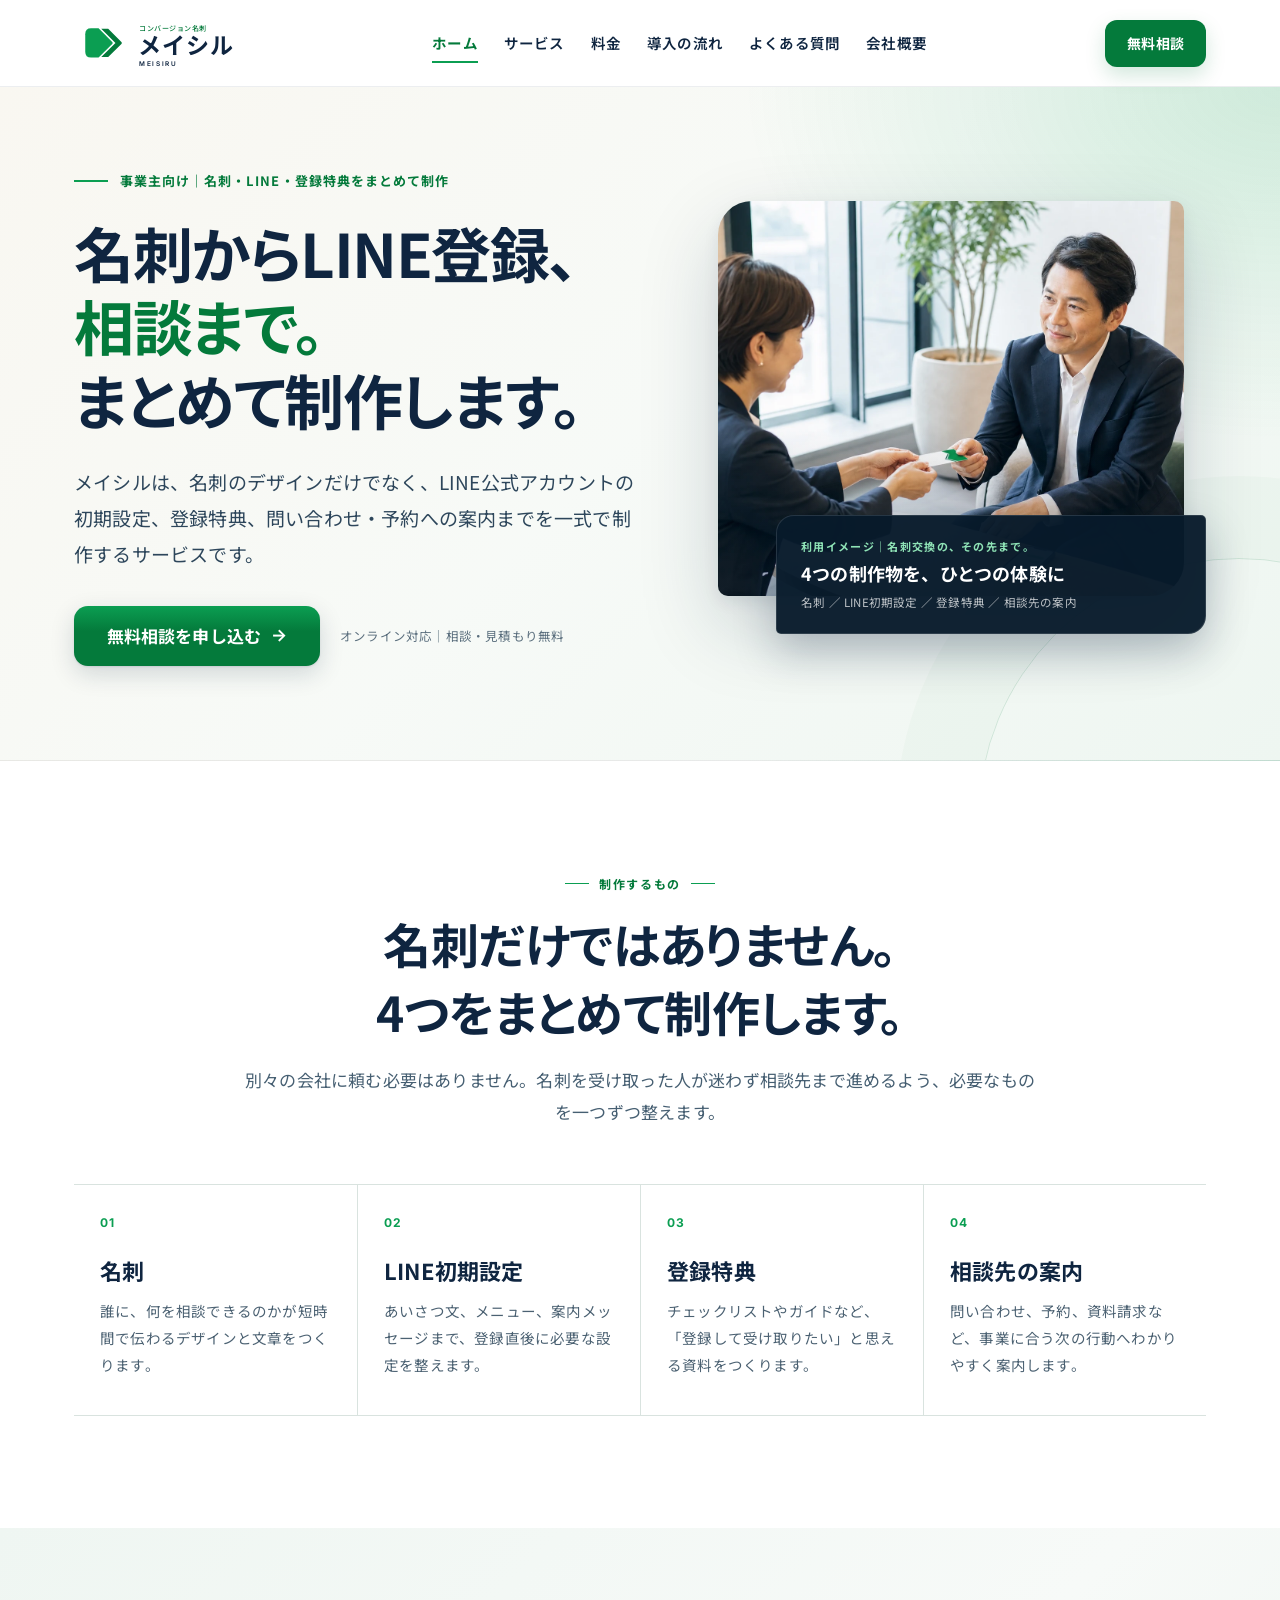
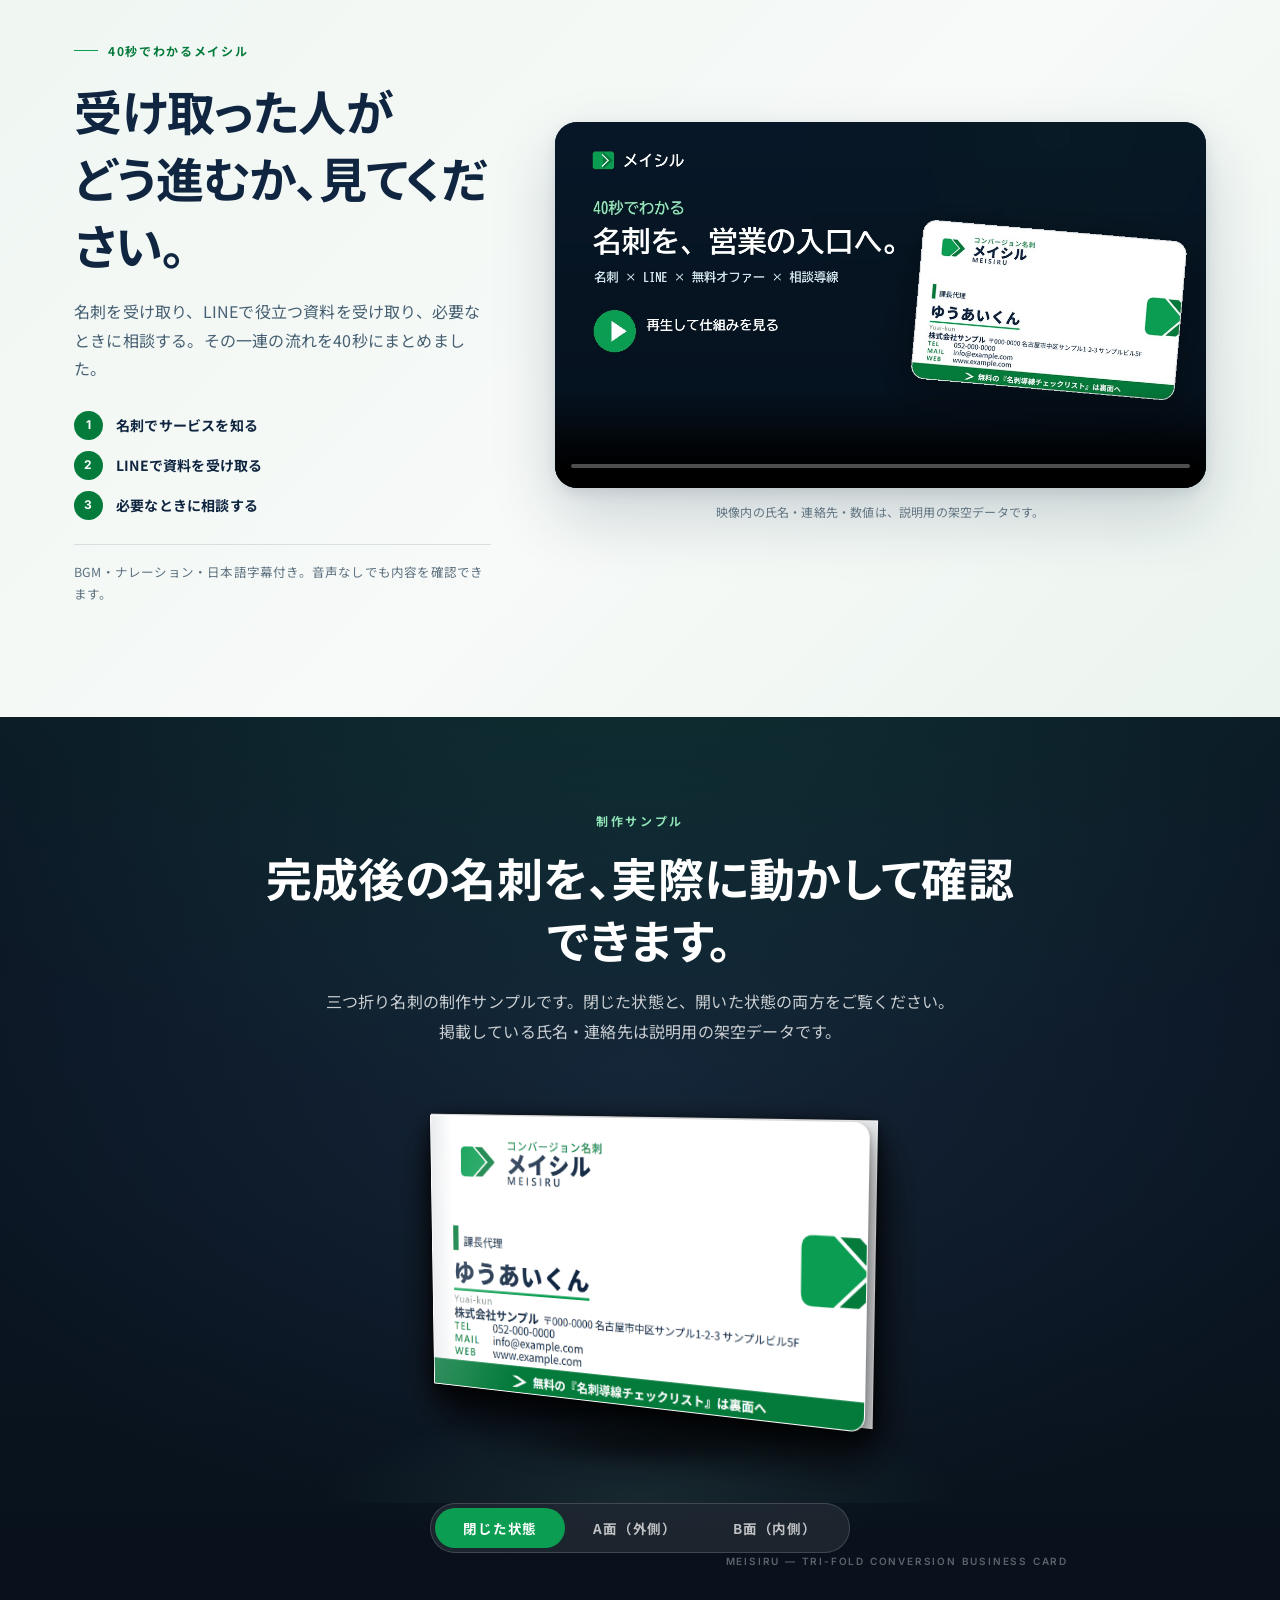
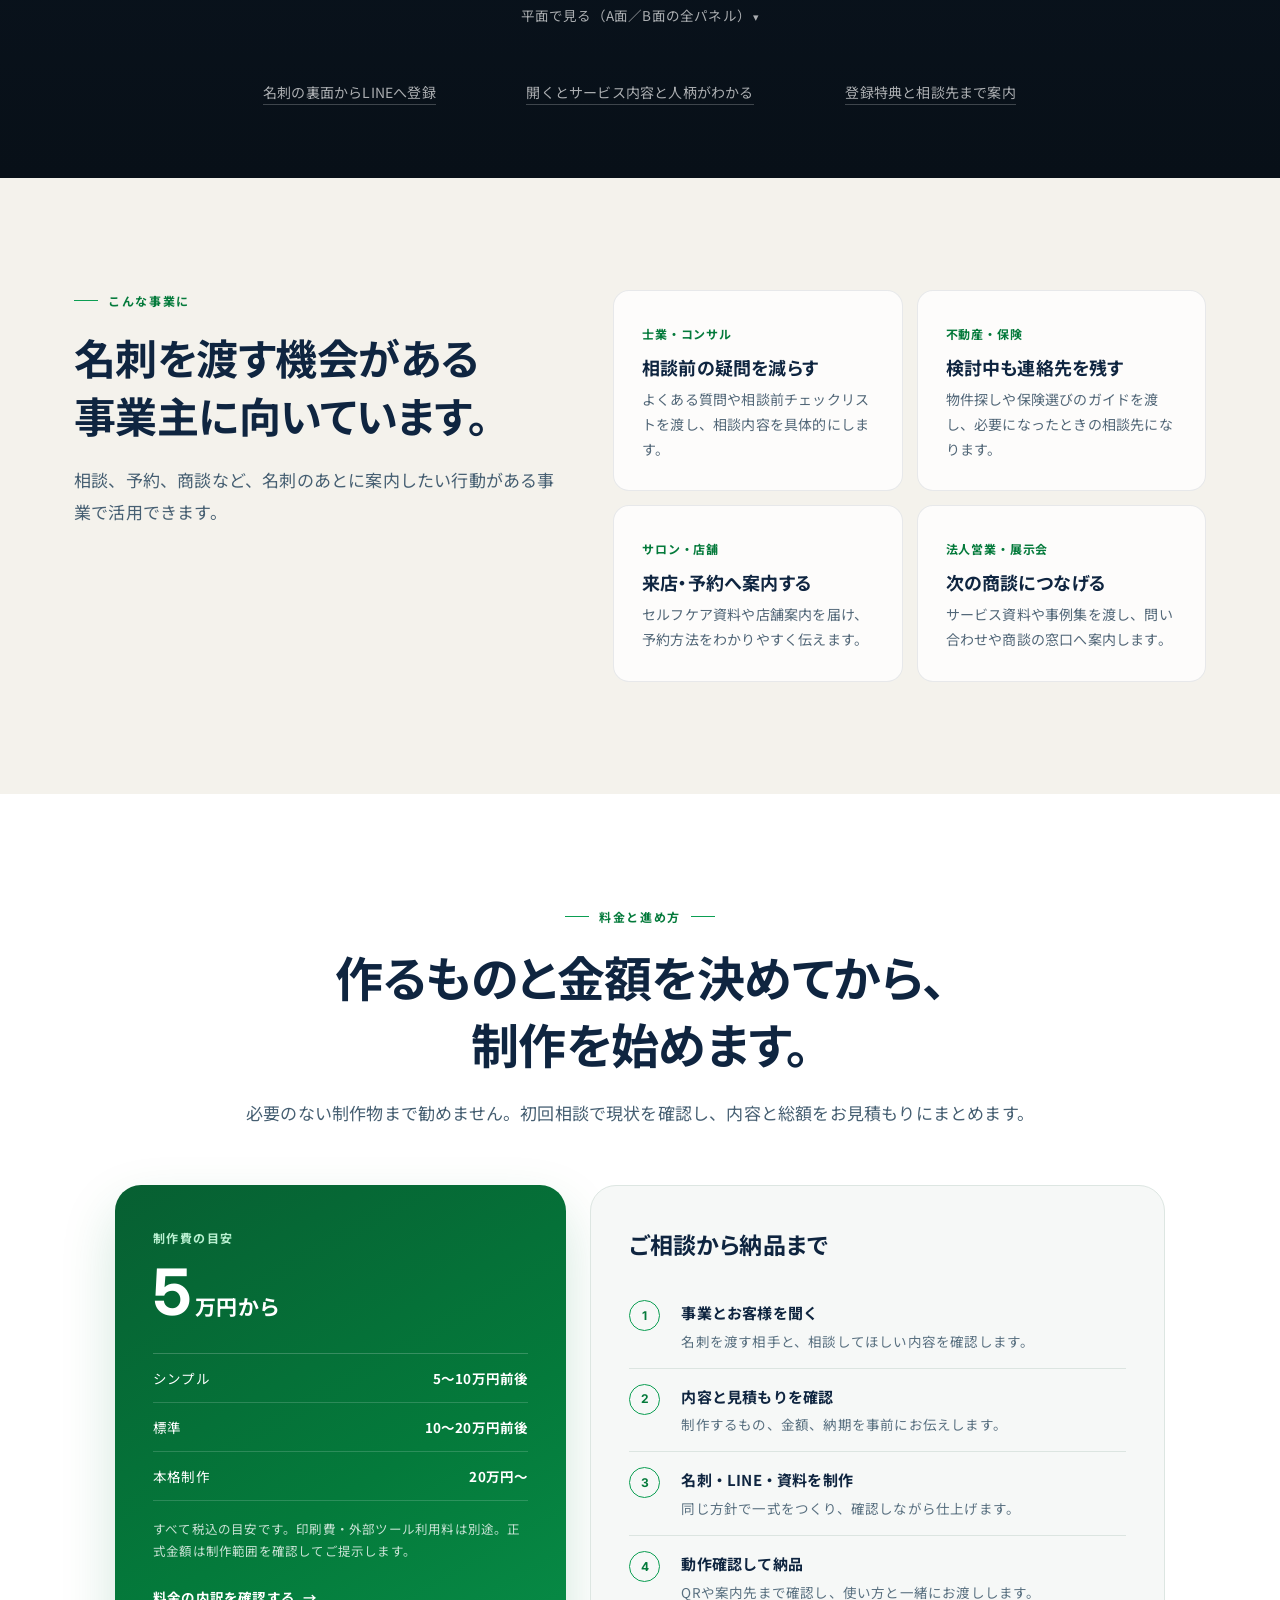
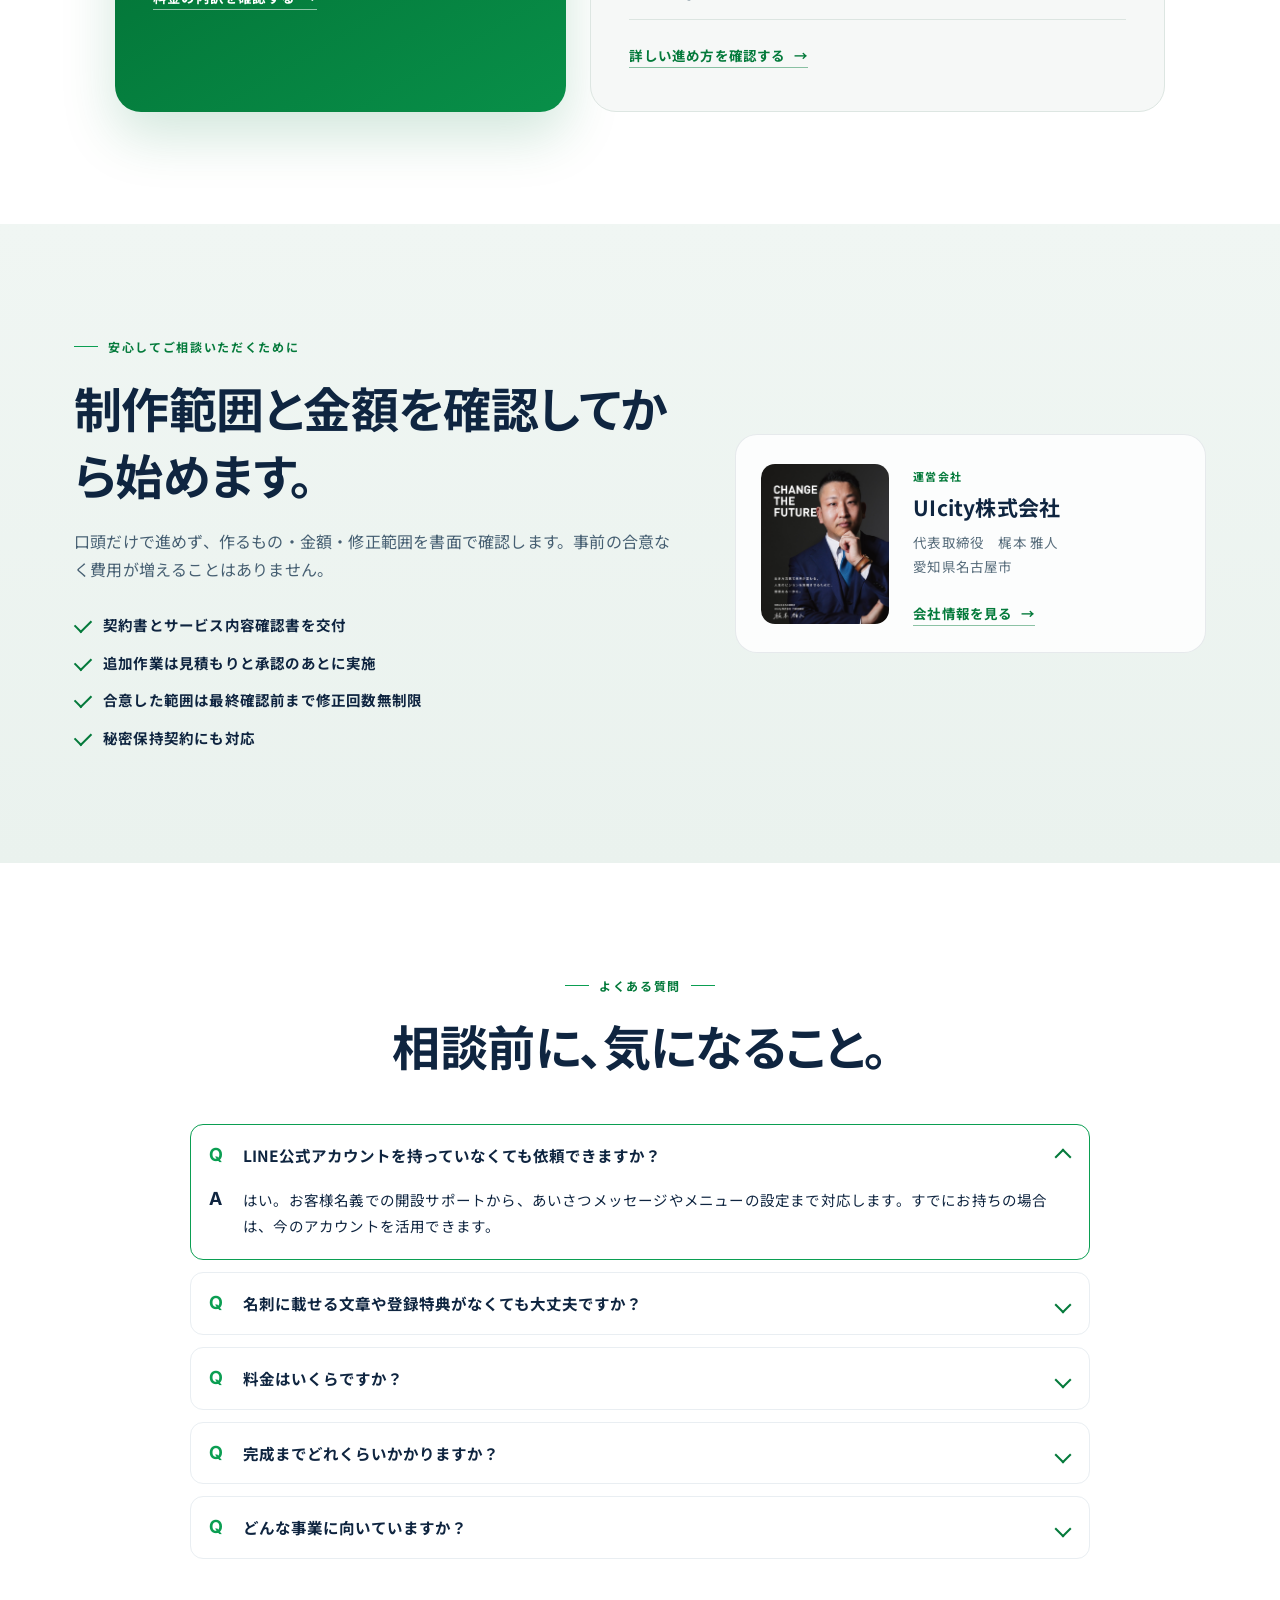
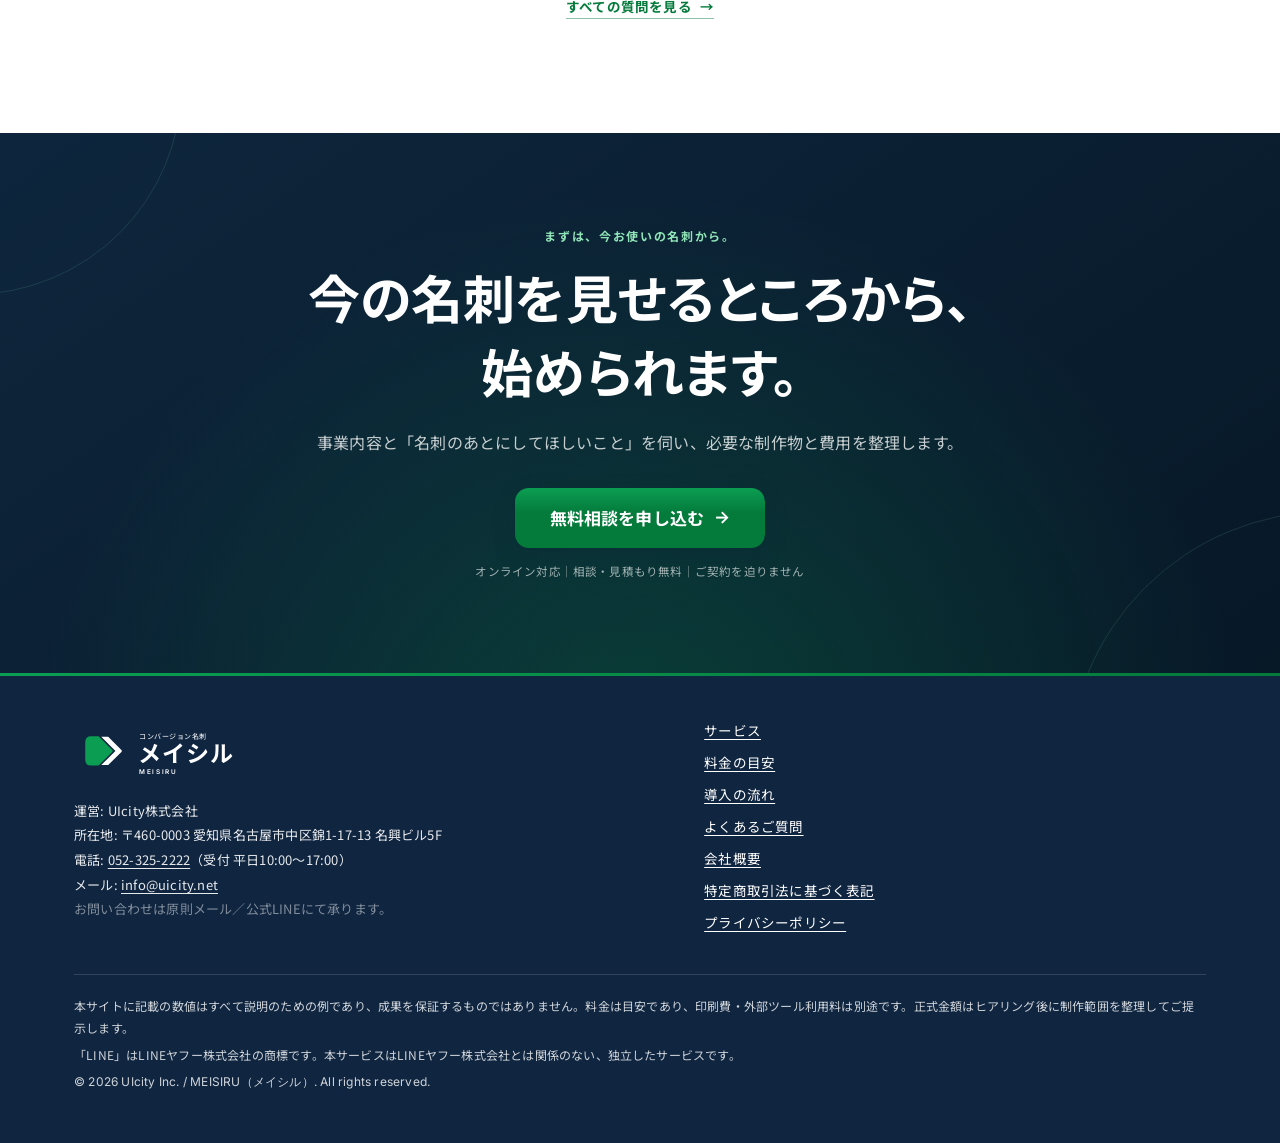
==== commit 04e36790: "フッターの運営会社表記を社名のみに統一" ====
--- a/index.html
+++ b/index.html
@@ -670,7 +670,7 @@
           </svg>
         </div>
         <p class="footer-company">
-          運営: UIcity株式会社（代表取締役 梶本 雅人）<br>
+          運営: UIcity株式会社<br>
           所在地: 〒460-0003 愛知県名古屋市中区錦1-17-13 名興ビル5F<br>
           電話: <a href="tel:0523252222">052-325-2222</a>（受付 平日10:00〜17:00）<br>
           メール: <a href="mailto:info@uicity.net">info@uicity.net</a><br>
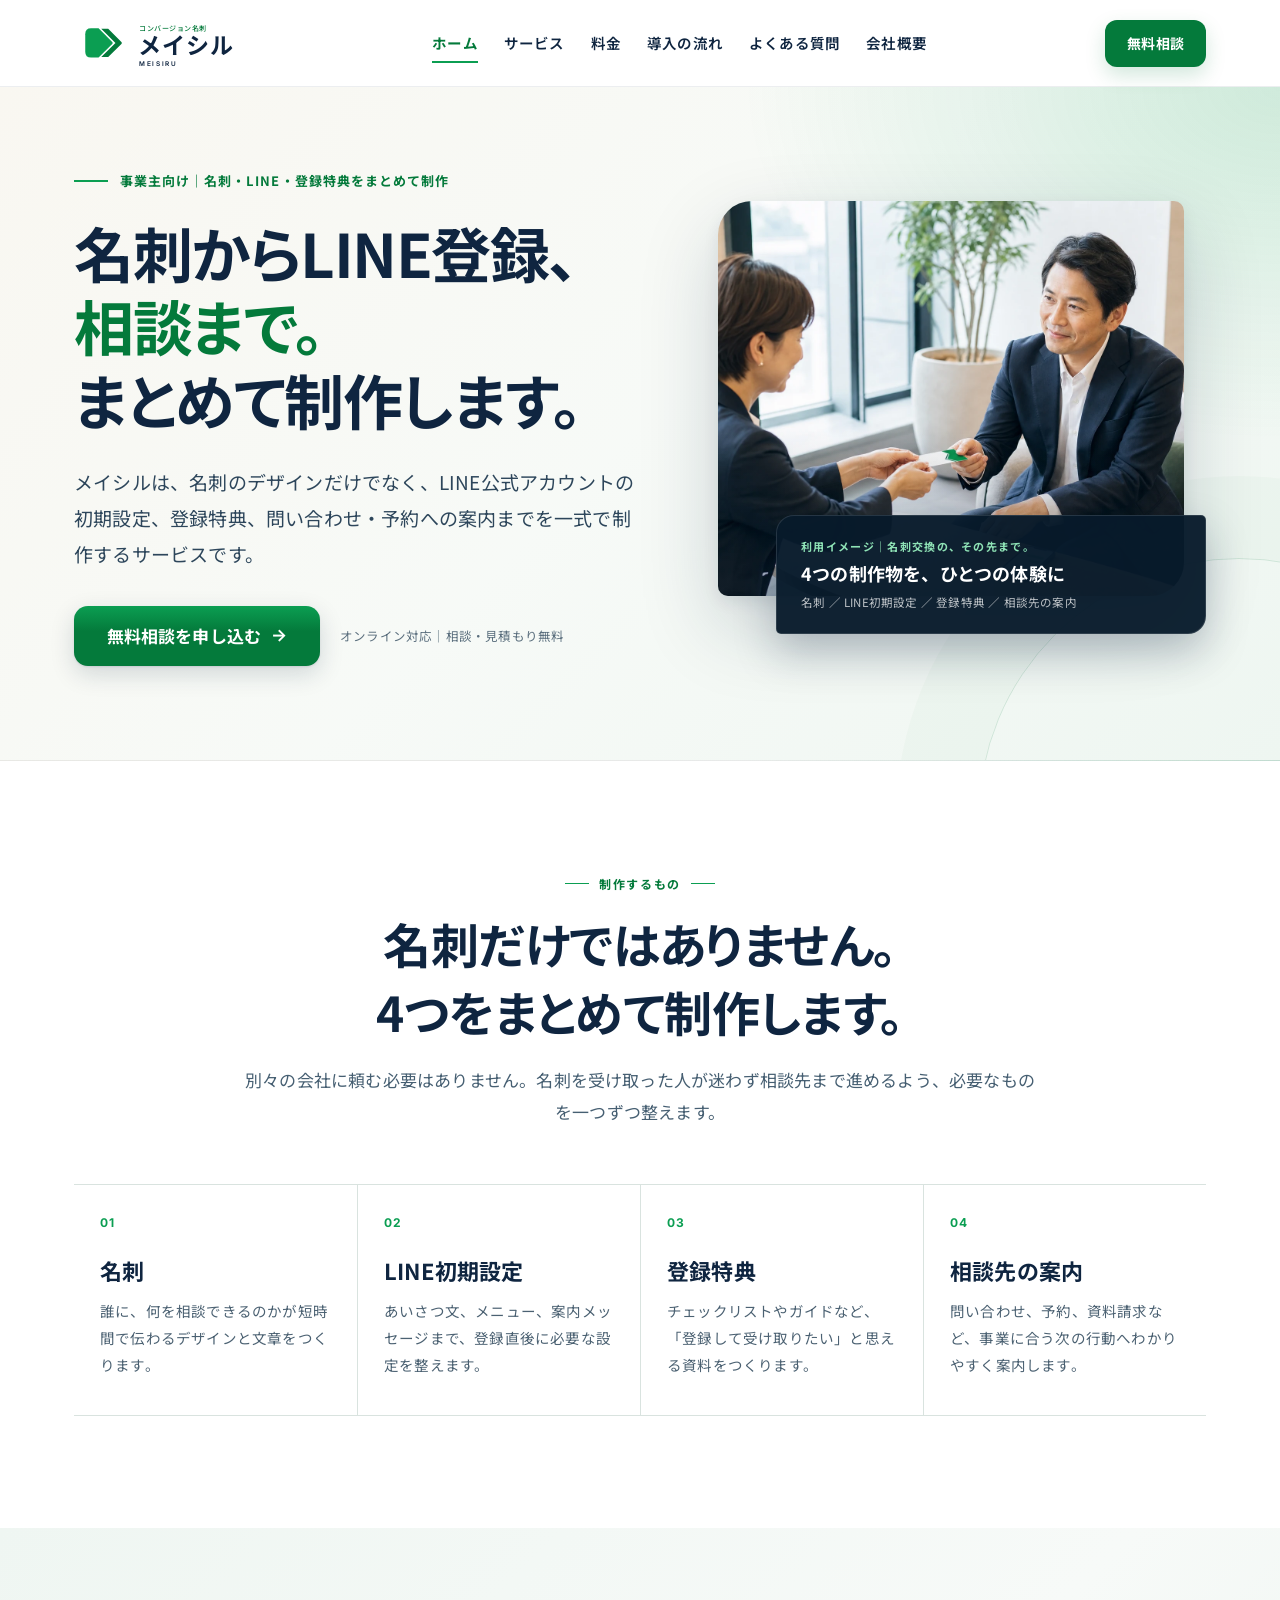
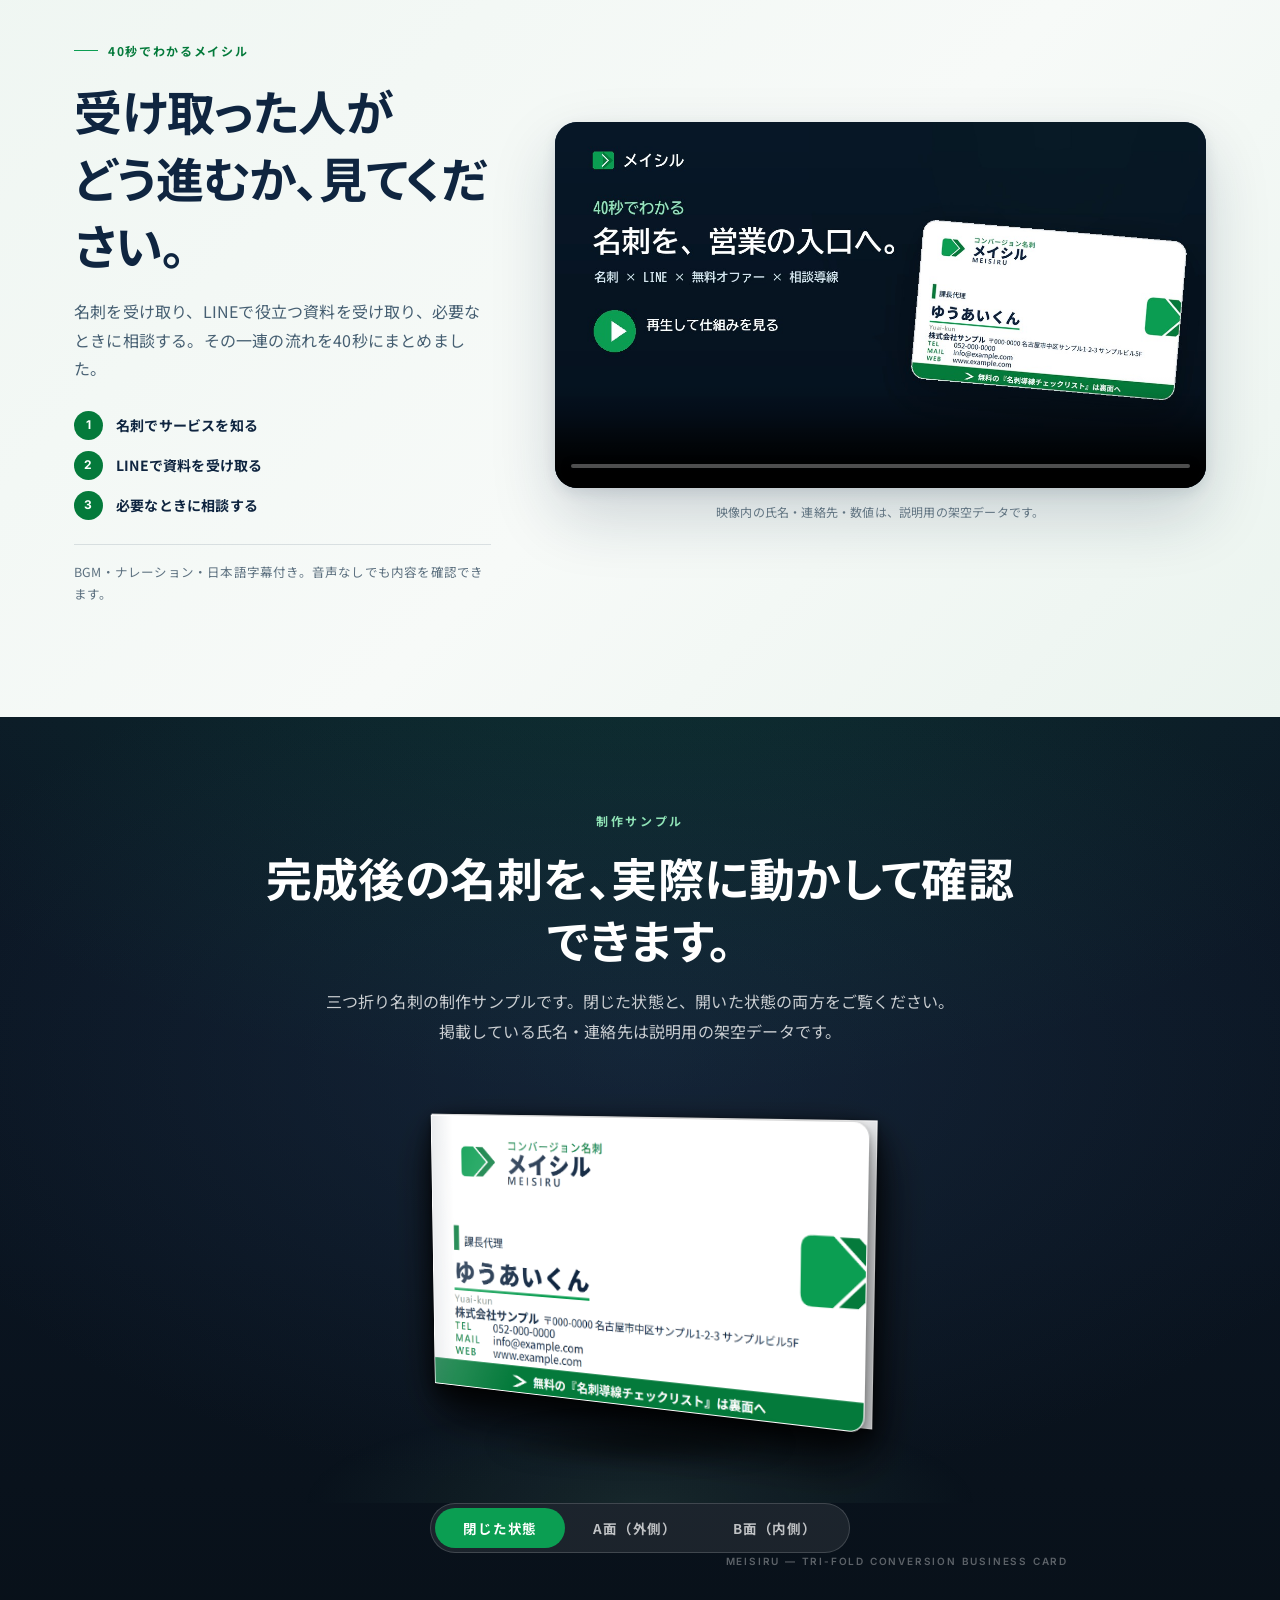
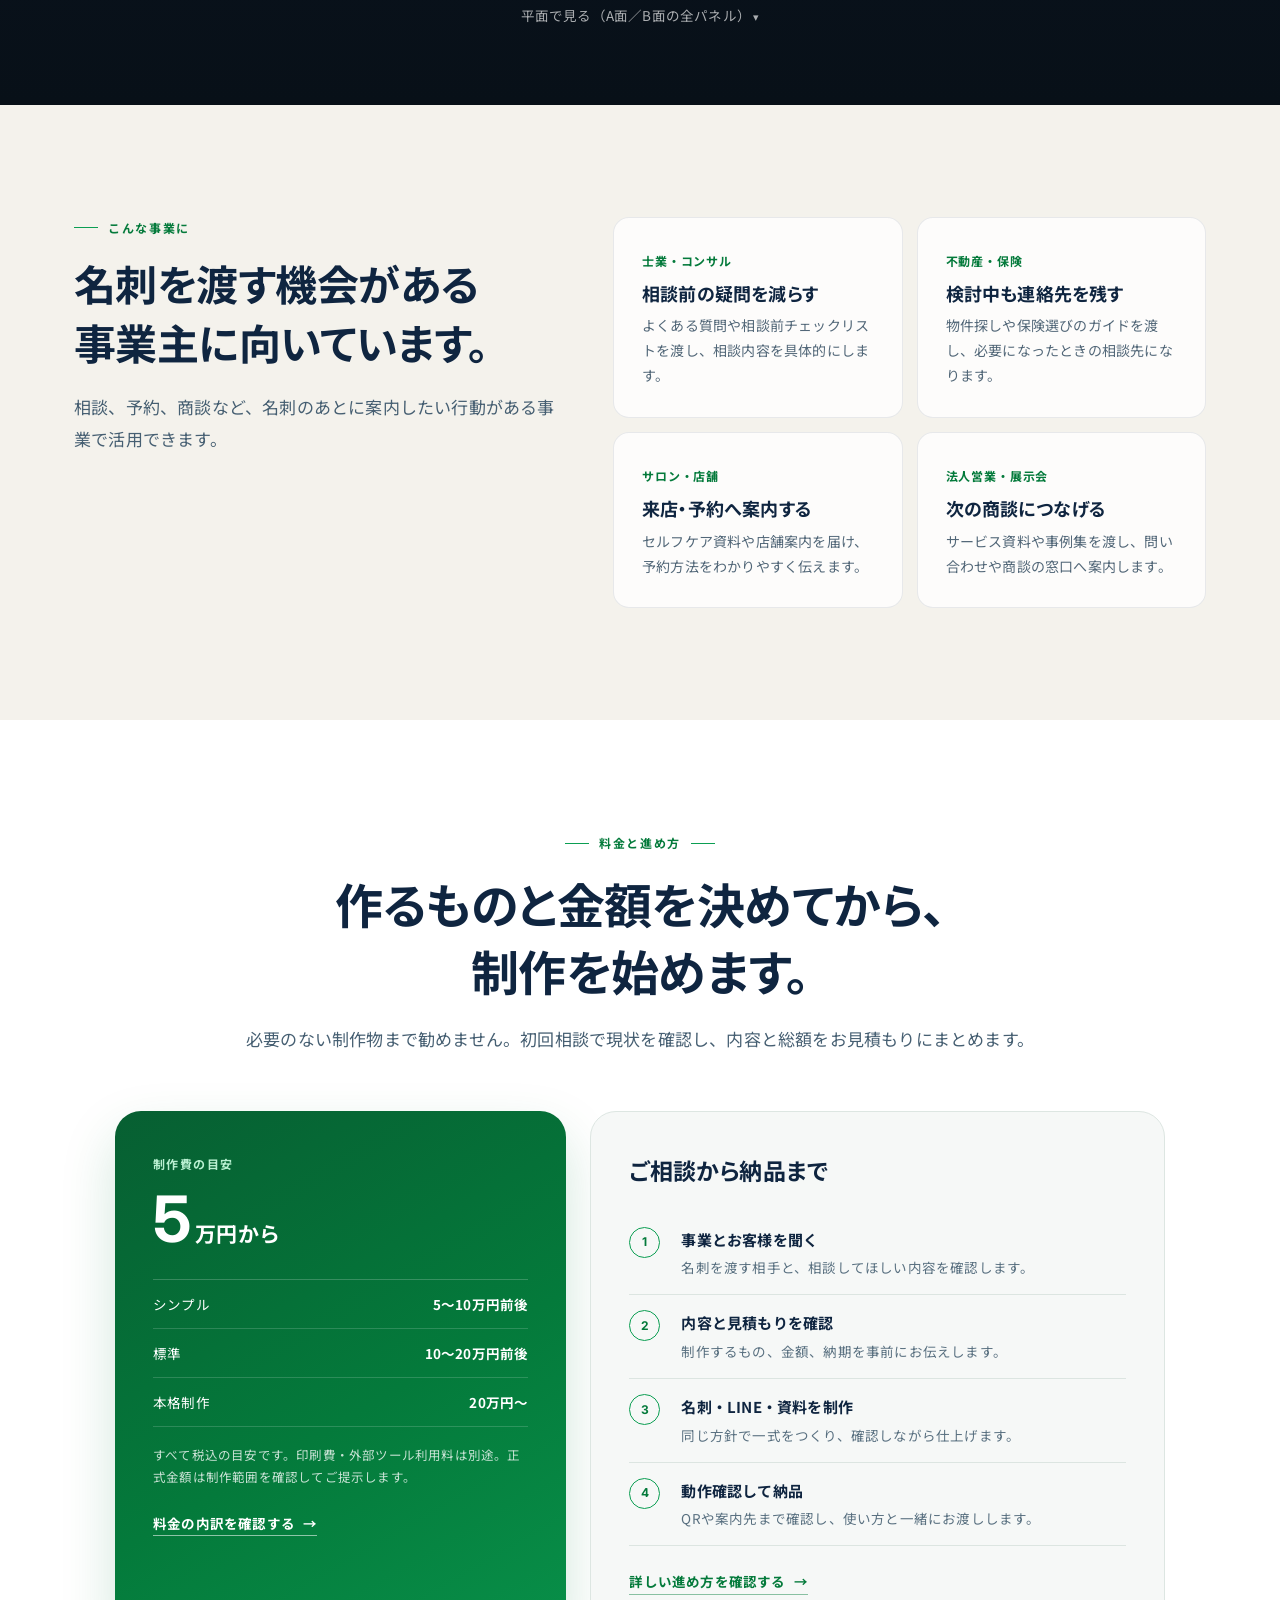
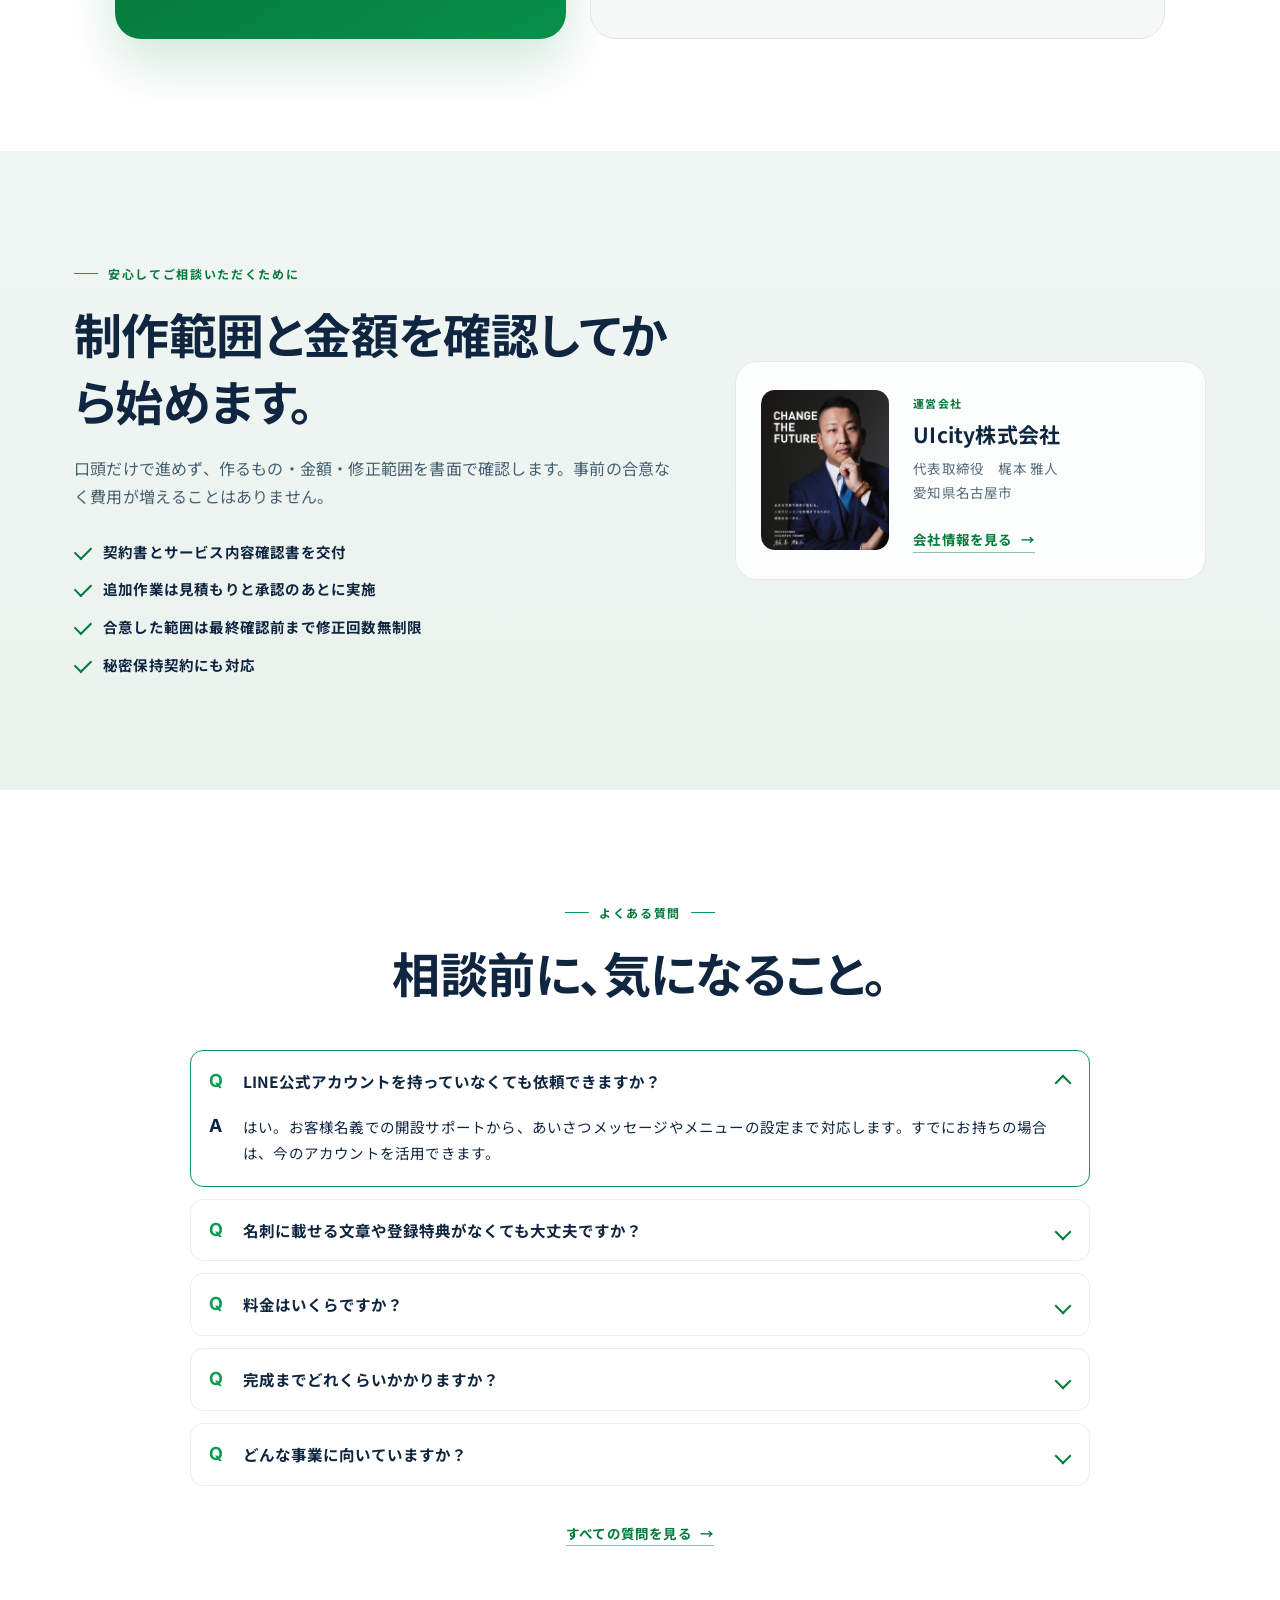
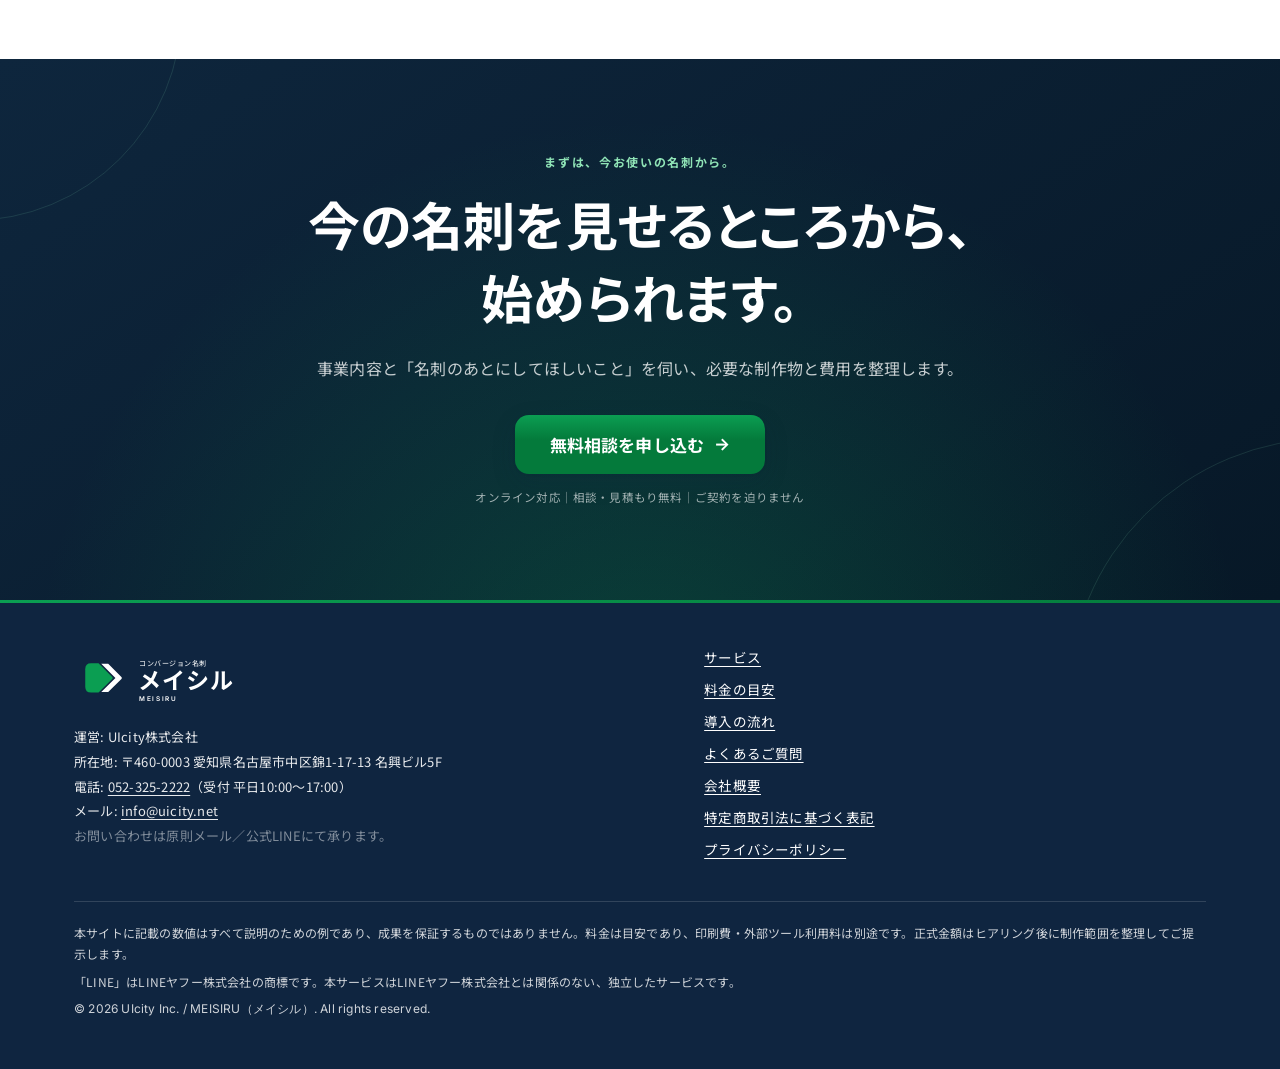
==== commit fded5ee3: "全CTAを公式LINE導線に統一しGoogleフォームを廃止 - 全ページのCTA（ヘッダー/モバイルナビ/ヒーロー/クロージング/モバイル固定バー）を   GoogleフォームURLから公式LINE" ====
--- a/index.html
+++ b/index.html
@@ -317,7 +317,7 @@
     </nav>
 
     <a class="header-cta js-cta" data-cta-id="header_soudan"
-       href="https://docs.google.com/forms/d/e/1FAIpQLSebr4NRa_qPbnG0fkgt8a5XSpz8ZBNvOkizG67SxBsGML7tZw/viewform"
+       href="https://fcvm0fsu.autosns.app/line"
        target="_blank" rel="noopener">無料相談</a>
 
     <button class="nav-toggle" aria-label="メニューを開閉" aria-expanded="false" aria-controls="mobile-nav">
@@ -334,7 +334,7 @@
   <a href="faq.html">よくある質問</a>
   <a href="company.html">会社概要</a>
   <a class="btn btn-primary js-cta" data-cta-id="mobilenav_soudan"
-     href="https://docs.google.com/forms/d/e/1FAIpQLSebr4NRa_qPbnG0fkgt8a5XSpz8ZBNvOkizG67SxBsGML7tZw/viewform"
+     href="https://fcvm0fsu.autosns.app/line"
      target="_blank" rel="noopener">無料相談を申し込む</a>
 </nav>
 
@@ -349,7 +349,7 @@
       <p class="hero-v3-lead">メイシルは、名刺のデザインだけでなく、LINE公式アカウントの初期設定、登録特典、問い合わせ・予約への案内までを一式で制作するサービスです。</p>
       <div class="hero-v3-action">
         <a class="btn btn-primary js-cta" data-cta-id="hero_soudan"
-           href="https://docs.google.com/forms/d/e/1FAIpQLSebr4NRa_qPbnG0fkgt8a5XSpz8ZBNvOkizG67SxBsGML7tZw/viewform"
+           href="https://fcvm0fsu.autosns.app/line"
            target="_blank" rel="noopener">無料相談を申し込む</a>
         <p>オンライン対応｜相談・見積もり無料</p>
       </div>
@@ -503,12 +503,6 @@
         </div>
       </figure>
     </details>
-
-    <ul class="stage3d-notes reveal-stagger">
-      <li><a href="service.html">名刺の裏面からLINEへ登録</a></li>
-      <li><a href="service.html">開くとサービス内容と人柄がわかる</a></li>
-      <li><a href="service.html">登録特典と相談先まで案内</a></li>
-    </ul>
   </div>
 </section>
 
@@ -645,7 +639,7 @@
     <h2 id="cta-heading">今の名刺を見せるところから、<br>始められます。</h2>
     <p>事業内容と「名刺のあとにしてほしいこと」を伺い、必要な制作物と費用を整理します。</p>
     <a class="btn btn-primary js-cta" data-cta-id="closing_soudan"
-       href="https://docs.google.com/forms/d/e/1FAIpQLSebr4NRa_qPbnG0fkgt8a5XSpz8ZBNvOkizG67SxBsGML7tZw/viewform"
+       href="https://fcvm0fsu.autosns.app/line"
        target="_blank" rel="noopener">無料相談を申し込む</a>
     <small>オンライン対応｜相談・見積もり無料｜ご契約を迫りません</small>
   </div>
@@ -705,7 +699,7 @@
 <!-- モバイル固定CTAバー -->
 <div class="fixed-cta fixed-cta--single" role="navigation" aria-label="無料相談">
   <a class="js-cta" data-cta-id="fixedbar_soudan"
-     href="https://docs.google.com/forms/d/e/1FAIpQLSebr4NRa_qPbnG0fkgt8a5XSpz8ZBNvOkizG67SxBsGML7tZw/viewform"
+     href="https://fcvm0fsu.autosns.app/line"
      target="_blank" rel="noopener">無料相談を申し込む</a>
 </div>
 
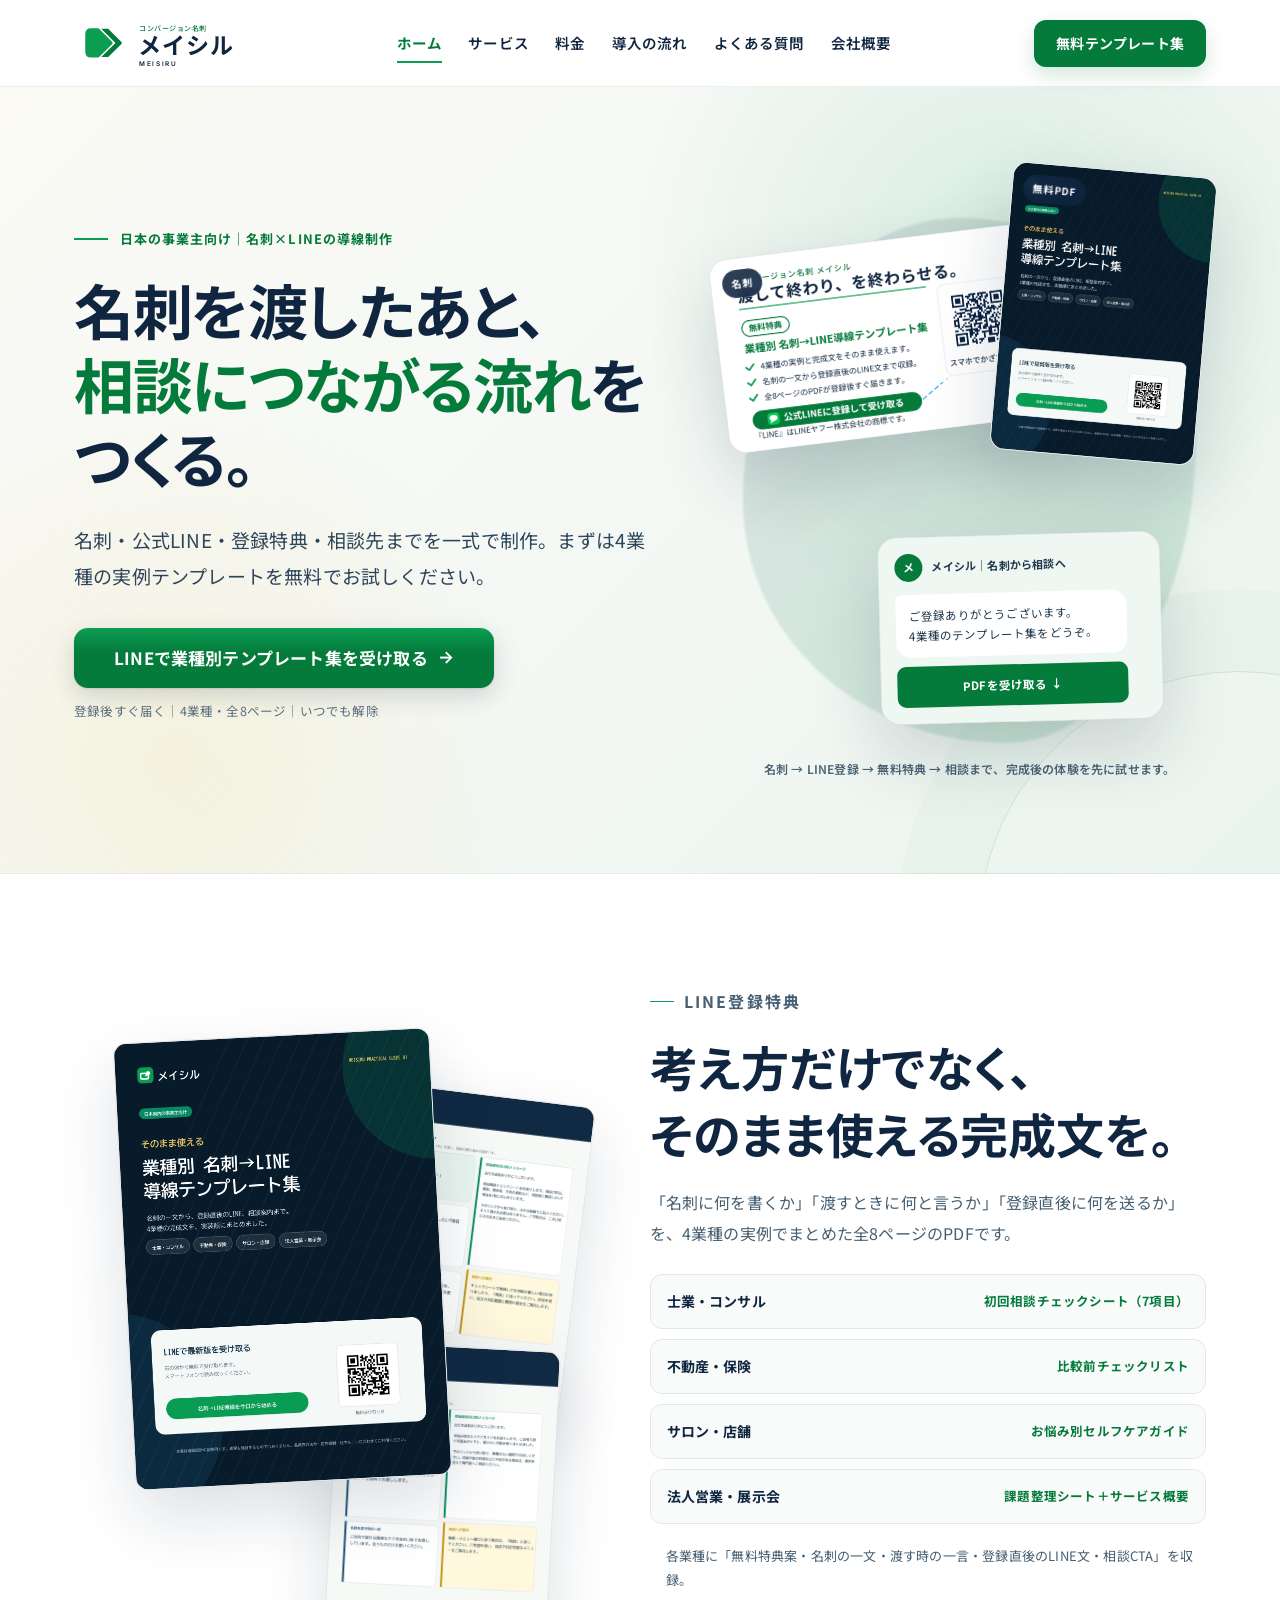
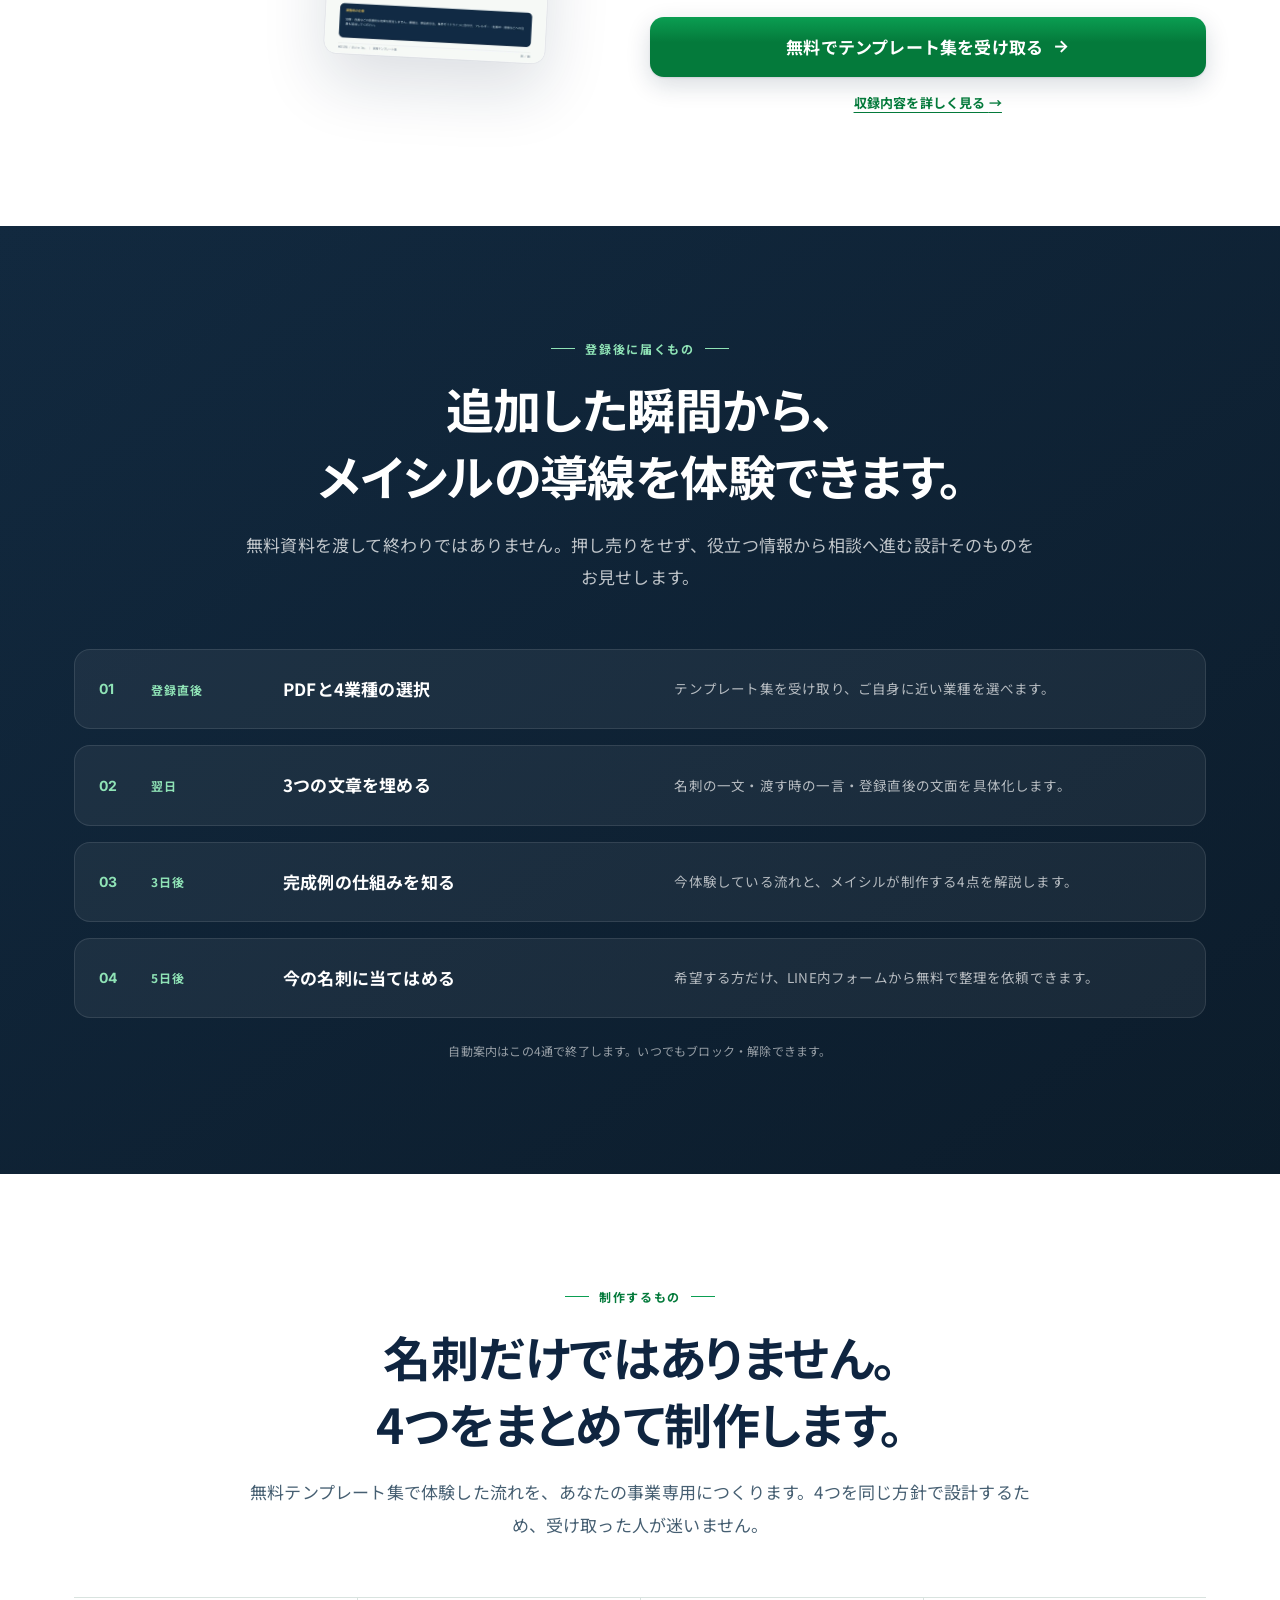
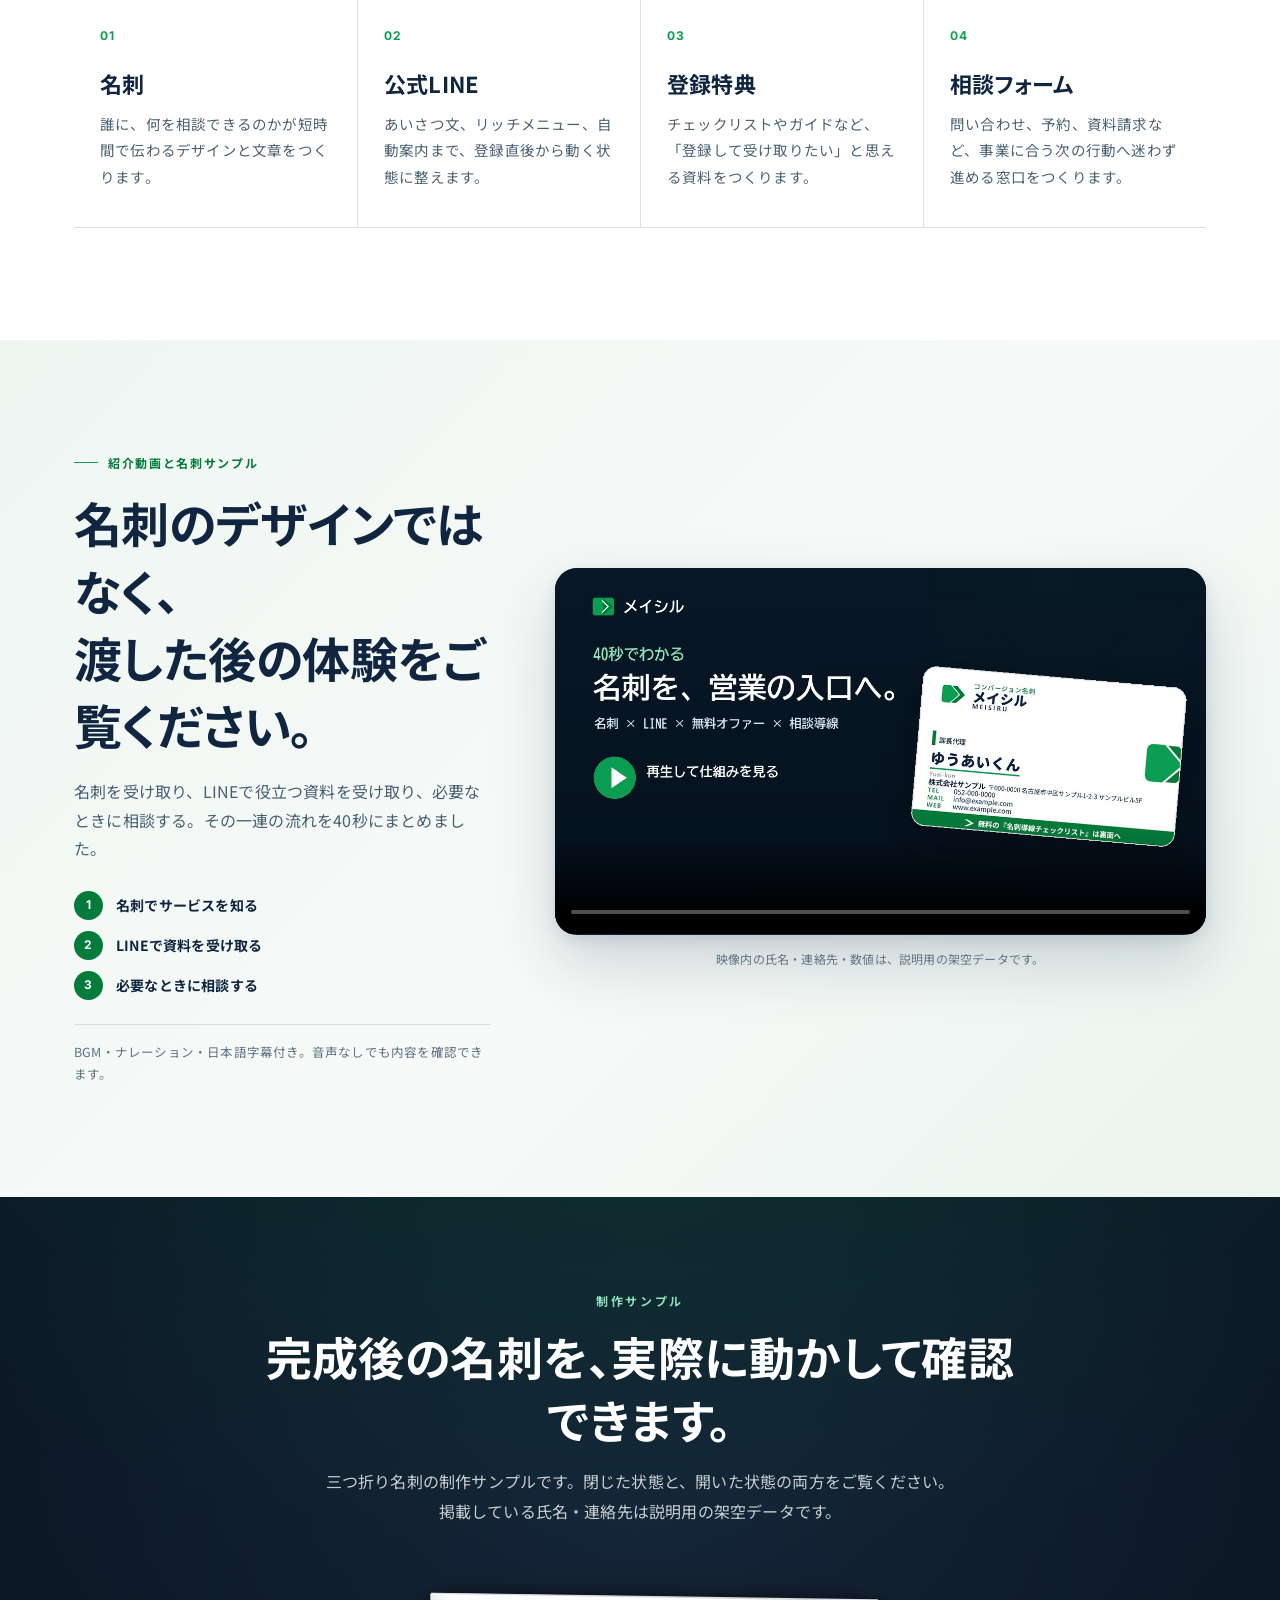
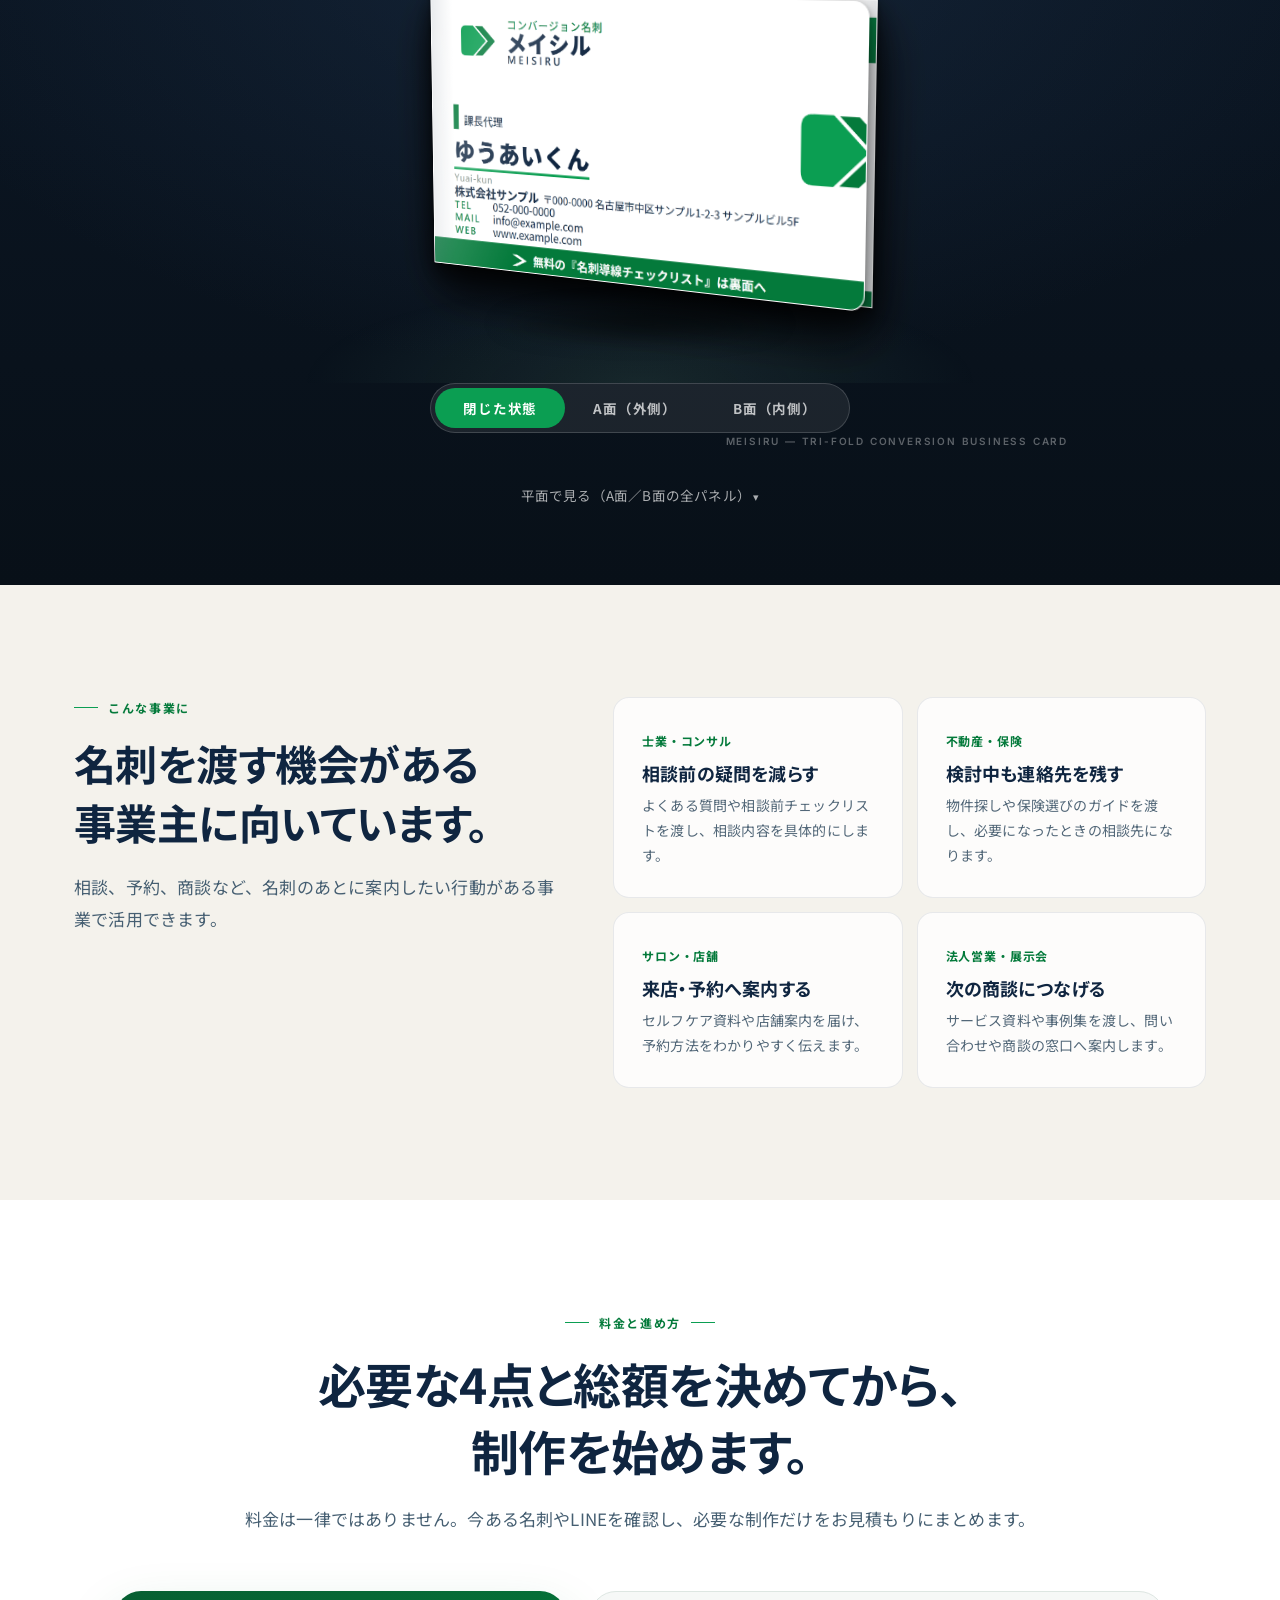
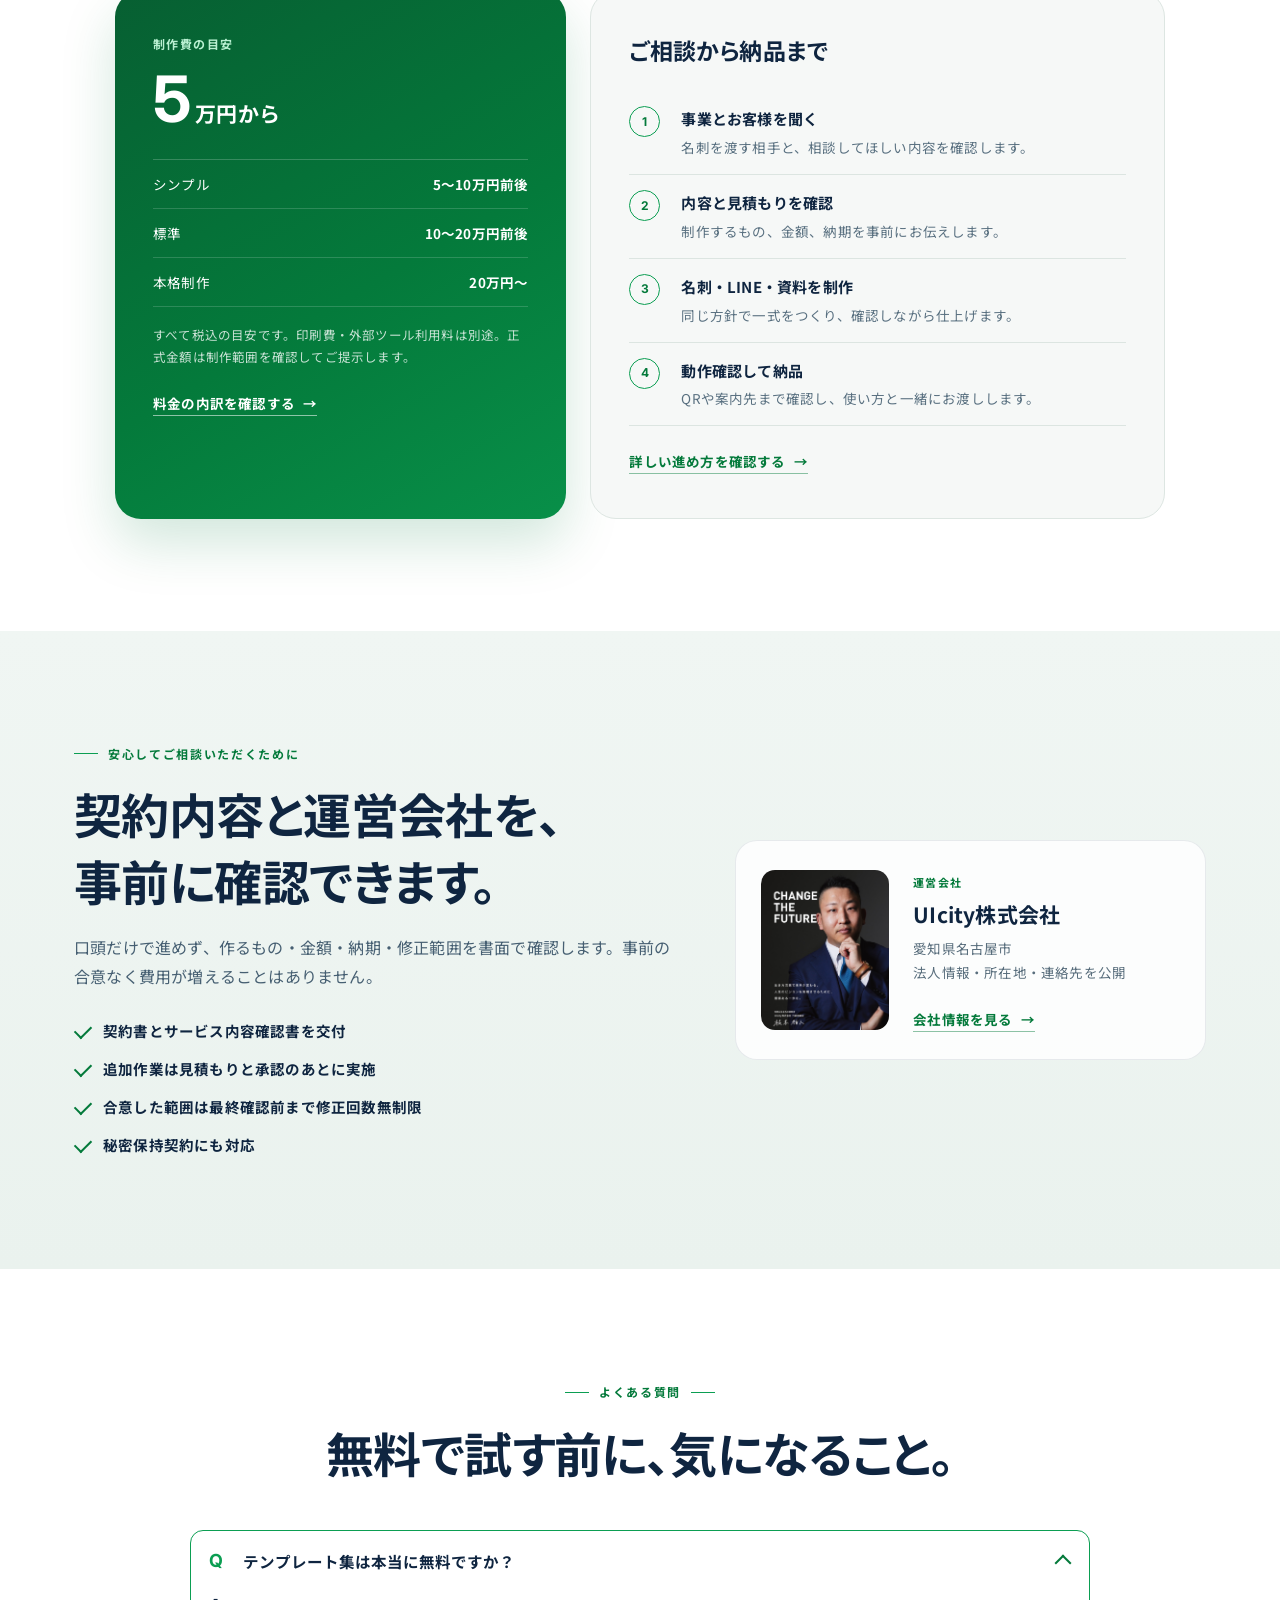
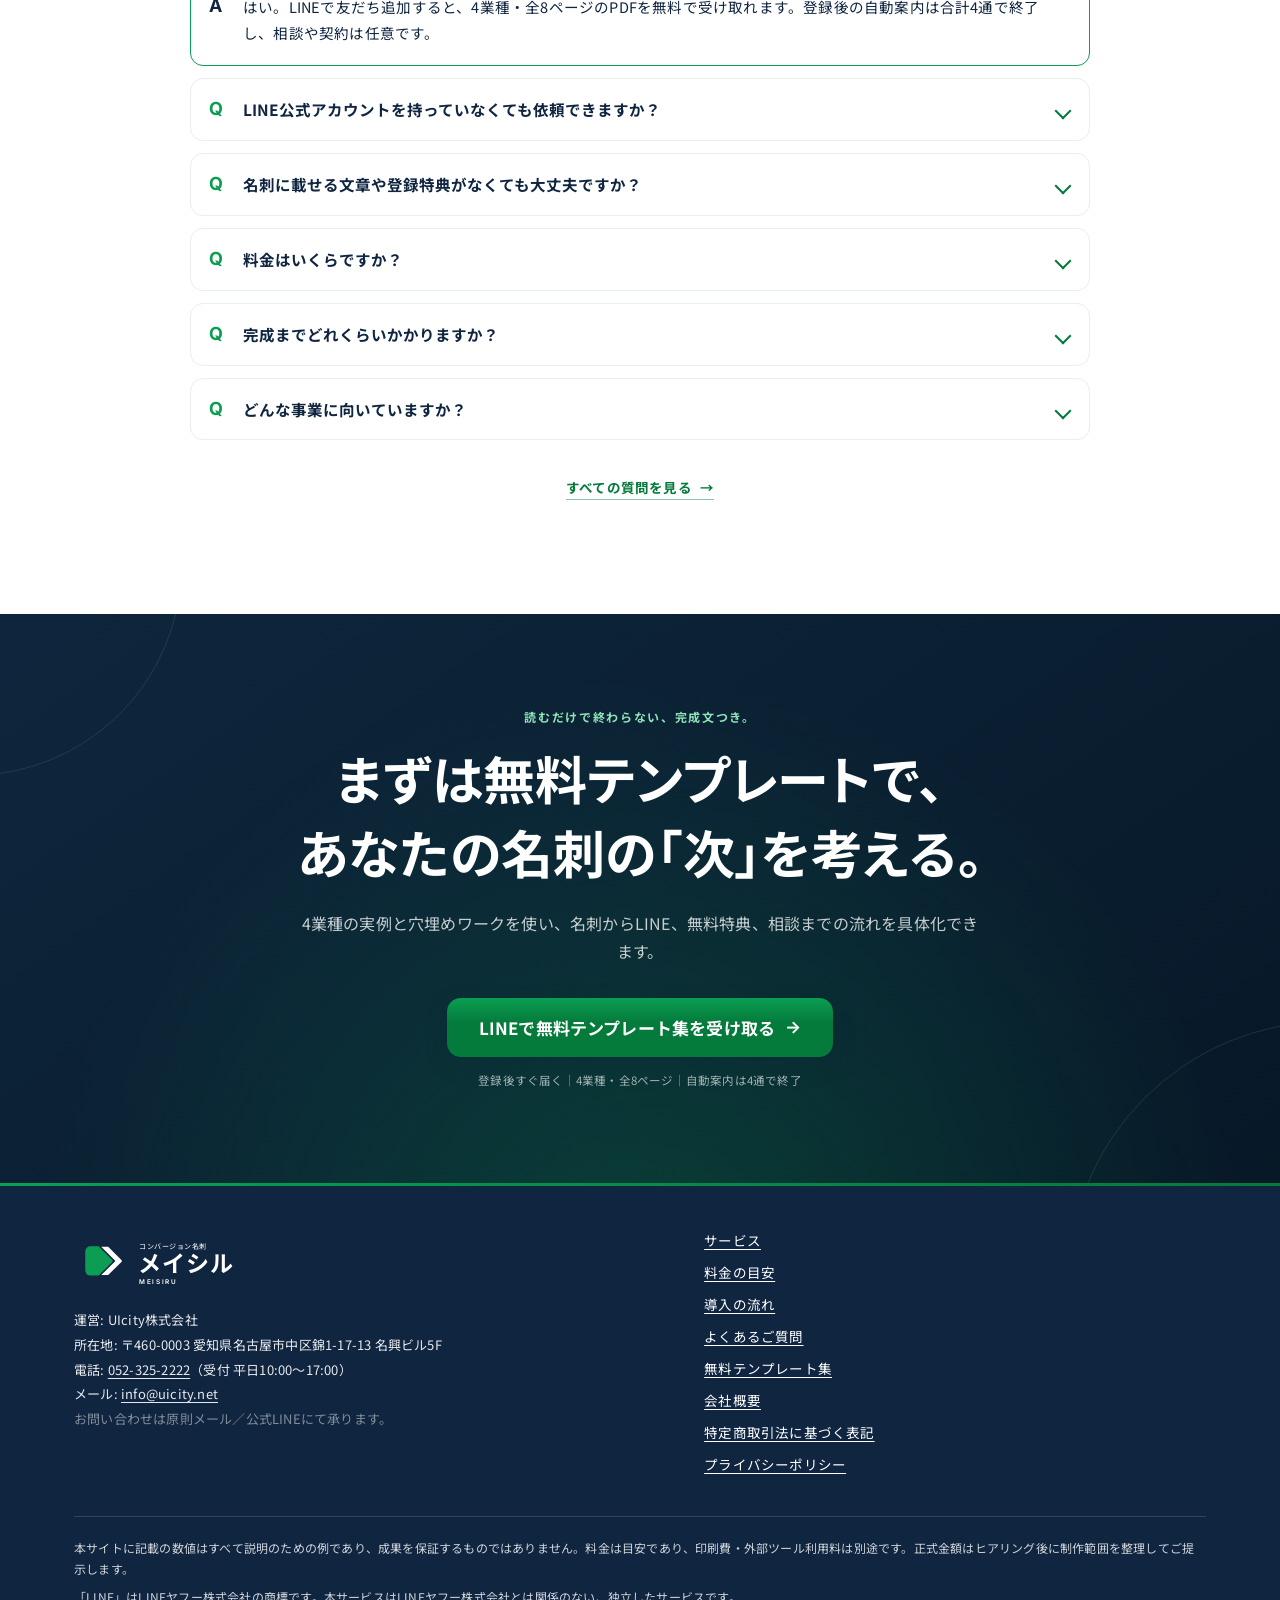
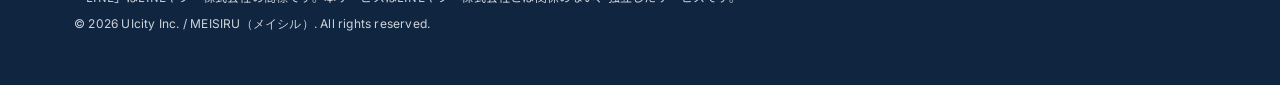
==== commit 50b33d38: "無料オファー体験型ファネルへ全面改修（サイト・PDF・QR・OGP） 主導線を「無料相談」から「LINEで業種別テンプレート集を受け取る」へ変更。  - 全ページCTAを本番LINE経路へ切替（off" ====
--- a/index.html
+++ b/index.html
@@ -4,14 +4,14 @@
 <meta charset="UTF-8">
 <meta name="viewport" content="width=device-width, initial-scale=1.0">
 
-<title>名刺・LINE・登録特典をまとめて制作｜メイシル</title>
-<meta name="description" content="メイシルは、名刺のデザイン、LINE公式アカウントの初期設定、登録特典、問い合わせ・予約への案内までを一式で制作する事業主向けサービスです。">
+<title>名刺を渡したあと、相談につながる流れをつくる｜メイシル</title>
+<meta name="description" content="名刺・公式LINE・登録特典・相談先までを一式で制作。4業種・全8ページの名刺→LINE導線テンプレート集を無料でお試しいただけます。">
 
 <!-- OGP -->
 <meta property="og:type" content="website">
-<meta property="og:site_name" content="コンバージョン名刺 メイシル">
-<meta property="og:title" content="名刺からLINE登録、相談まで。まとめてつくります。｜メイシル">
-<meta property="og:description" content="名刺のデザイン、LINE公式アカウントの初期設定、登録特典、問い合わせ・予約への案内までを一式で制作します。">
+<meta property="og:site_name" content="メイシル｜名刺から相談へ">
+<meta property="og:title" content="名刺を渡したあと、相談につながる流れをつくる。｜メイシル">
+<meta property="og:description" content="名刺・公式LINE・登録特典・相談先までを一式で制作。まずは4業種の実例テンプレートを無料でお試しください。">
 <meta property="og:url" content="https://meisiru.vercel.app/">
 <meta property="og:image" content="https://meisiru.vercel.app/ogp.png"><!-- 差し替え: ogp.svg を PNG(1200×630) 化して配置 -->
 <meta property="og:locale" content="ja_JP">
@@ -316,9 +316,9 @@
       <a href="company.html">会社概要</a>
     </nav>
 
-    <a class="header-cta js-cta" data-cta-id="header_soudan"
-       href="https://fcvm0fsu.autosns.app/line"
-       target="_blank" rel="noopener">無料相談</a>
+    <a class="header-cta js-cta" data-cta-id="header_offer" data-cta-type="offer" data-placement="header"
+       href="https://lin.ee/rxtsy4f"
+       target="_blank" rel="noopener">無料テンプレート集</a>
 
     <button class="nav-toggle" aria-label="メニューを開閉" aria-expanded="false" aria-controls="mobile-nav">
       <span></span><span></span><span></span>
@@ -333,9 +333,9 @@
   <a href="flow.html">導入の流れ</a>
   <a href="faq.html">よくある質問</a>
   <a href="company.html">会社概要</a>
-  <a class="btn btn-primary js-cta" data-cta-id="mobilenav_soudan"
-     href="https://fcvm0fsu.autosns.app/line"
-     target="_blank" rel="noopener">無料相談を申し込む</a>
+  <a class="btn btn-primary js-cta" data-cta-id="mobilenav_offer" data-cta-type="offer" data-placement="mobile-nav"
+     href="https://lin.ee/rxtsy4f"
+     target="_blank" rel="noopener">無料テンプレート集を受け取る</a>
 </nav>
 
 <main id="main">
@@ -344,29 +344,82 @@
 <section class="hero-v3" id="hero" aria-labelledby="hero-heading">
   <div class="container hero-v3-grid">
     <div class="hero-v3-copy reveal">
-      <p class="hero-v3-eyebrow">事業主向け｜名刺・LINE・登録特典をまとめて制作</p>
-      <h1 id="hero-heading">名刺からLINE登録、<br><span>相談まで。</span><br>まとめて制作します。</h1>
-      <p class="hero-v3-lead">メイシルは、名刺のデザインだけでなく、LINE公式アカウントの初期設定、登録特典、問い合わせ・予約への案内までを一式で制作するサービスです。</p>
+      <p class="hero-v3-eyebrow">日本の事業主向け｜名刺×LINEの導線制作</p>
+      <h1 id="hero-heading">名刺を渡したあと、<br><span>相談につながる流れ</span>をつくる。</h1>
+      <p class="hero-v3-lead">名刺・公式LINE・登録特典・相談先までを一式で制作。まずは4業種の実例テンプレートを無料でお試しください。</p>
       <div class="hero-v3-action">
-        <a class="btn btn-primary js-cta" data-cta-id="hero_soudan"
-           href="https://fcvm0fsu.autosns.app/line"
-           target="_blank" rel="noopener">無料相談を申し込む</a>
-        <p>オンライン対応｜相談・見積もり無料</p>
-      </div>
-    </div>
-
-    <figure class="hero-v3-visual reveal">
-      <div class="hero-v3-photo">
-        <img src="assets/hero_meisiru_v3.webp"
-             alt="事業の相談につながる名刺を交換する日本の事業主"
-             width="1536" height="1024" fetchpriority="high" decoding="async">
-      </div>
-      <figcaption class="hero-v3-caption">
-        <span>利用イメージ｜名刺交換の、その先まで。</span>
-        <strong>4つの制作物を、ひとつの体験に</strong>
-        <small>名刺 ／ LINE初期設定 ／ 登録特典 ／ 相談先の案内</small>
-      </figcaption>
+        <a class="btn btn-primary js-cta" data-cta-id="hero_offer" data-cta-type="offer" data-placement="hero"
+           href="https://lin.ee/rxtsy4f"
+           target="_blank" rel="noopener">LINEで業種別テンプレート集を受け取る</a>
+        <p>登録後すぐ届く｜4業種・全8ページ｜いつでも解除</p>
+      </div>
+    </div>
+
+    <figure class="hero-v3-visual hero-experience reveal" aria-label="名刺からLINE登録、無料テンプレート受取までの完成イメージ">
+      <div class="experience-glow" aria-hidden="true"></div>
+      <div class="experience-card">
+        <span class="experience-label">名刺</span>
+        <img src="assets/card_back.png" alt="本番LINEのQRを掲載したメイシル名刺サンプル" width="1456" height="880" fetchpriority="high" decoding="async">
+      </div>
+      <div class="experience-chat" aria-label="登録直後に届くLINEメッセージの例">
+        <div class="experience-chat-head"><span>メ</span><strong>メイシル｜名刺から相談へ</strong></div>
+        <p>ご登録ありがとうございます。<br>4業種のテンプレート集をどうぞ。</p>
+        <div class="experience-download">PDFを受け取る <span aria-hidden="true">↓</span></div>
+      </div>
+      <div class="experience-pdf">
+        <span class="experience-label">無料PDF</span>
+        <img src="assets/offer/offer-cover.webp" alt="そのまま使える 業種別 名刺からLINE導線テンプレート集の表紙" width="900" height="1273" fetchpriority="high" decoding="async">
+      </div>
+      <figcaption>名刺 → LINE登録 → 無料特典 → 相談まで、完成後の体験を先に試せます。</figcaption>
     </figure>
+  </div>
+</section>
+
+<!-- =============== 無料テンプレート集の中身 =============== -->
+<section class="home-v3-section offer-v4" id="offer" aria-labelledby="offer-heading">
+  <div class="container offer-v4-grid">
+    <div class="offer-v4-preview reveal">
+      <div class="offer-v4-cover">
+        <img src="assets/offer/offer-cover.webp" alt="業種別 名刺からLINE導線テンプレート集 全8ページ" width="900" height="1273" loading="lazy" decoding="async">
+      </div>
+      <div class="offer-v4-pages" aria-hidden="true">
+        <img src="assets/offer/offer-page-03.webp" alt="" width="900" height="1273" loading="lazy" decoding="async">
+        <img src="assets/offer/offer-page-05.webp" alt="" width="900" height="1273" loading="lazy" decoding="async">
+      </div>
+    </div>
+    <div class="offer-v4-copy reveal">
+      <p class="home-v3-kicker">LINE登録特典</p>
+      <h2 id="offer-heading">考え方だけでなく、<br>そのまま使える完成文を。</h2>
+      <p>「名刺に何を書くか」「渡すときに何と言うか」「登録直後に何を送るか」を、4業種の実例でまとめた全8ページのPDFです。</p>
+      <ul class="offer-v4-list">
+        <li><strong>士業・コンサル</strong><span>初回相談チェックシート（7項目）</span></li>
+        <li><strong>不動産・保険</strong><span>比較前チェックリスト</span></li>
+        <li><strong>サロン・店舗</strong><span>お悩み別セルフケアガイド</span></li>
+        <li><strong>法人営業・展示会</strong><span>課題整理シート＋サービス概要</span></li>
+      </ul>
+      <p class="offer-v4-includes">各業種に「無料特典案・名刺の一文・渡す時の一言・登録直後のLINE文・相談CTA」を収録。</p>
+      <a class="btn btn-primary js-cta" data-cta-id="offer_contents" data-cta-type="offer" data-placement="offer-contents"
+         href="https://lin.ee/rxtsy4f" target="_blank" rel="noopener">無料でテンプレート集を受け取る</a>
+      <a class="offer-v4-detail" href="checklist.html">収録内容を詳しく見る <span aria-hidden="true">→</span></a>
+    </div>
+  </div>
+</section>
+
+<!-- =============== LINE登録後に届く体験 =============== -->
+<section class="home-v3-section delivery-v4" id="line-experience" aria-labelledby="delivery-heading">
+  <div class="container">
+    <div class="home-v3-head reveal">
+      <p class="home-v3-kicker">登録後に届くもの</p>
+      <h2 id="delivery-heading">追加した瞬間から、<br>メイシルの導線を体験できます。</h2>
+      <p>無料資料を渡して終わりではありません。押し売りをせず、役立つ情報から相談へ進む設計そのものをお見せします。</p>
+    </div>
+    <ol class="delivery-v4-timeline reveal-stagger">
+      <li><span>登録直後</span><strong>PDFと4業種の選択</strong><p>テンプレート集を受け取り、ご自身に近い業種を選べます。</p></li>
+      <li><span>翌日</span><strong>3つの文章を埋める</strong><p>名刺の一文・渡す時の一言・登録直後の文面を具体化します。</p></li>
+      <li><span>3日後</span><strong>完成例の仕組みを知る</strong><p>今体験している流れと、メイシルが制作する4点を解説します。</p></li>
+      <li><span>5日後</span><strong>今の名刺に当てはめる</strong><p>希望する方だけ、LINE内フォームから無料で整理を依頼できます。</p></li>
+    </ol>
+    <p class="delivery-v4-note">自動案内はこの4通で終了します。いつでもブロック・解除できます。</p>
   </div>
 </section>
 
@@ -376,7 +429,7 @@
     <div class="home-v3-head reveal">
       <p class="home-v3-kicker">制作するもの</p>
       <h2 id="deliverables-heading">名刺だけではありません。<br>4つをまとめて制作します。</h2>
-      <p>別々の会社に頼む必要はありません。名刺を受け取った人が迷わず相談先まで進めるよう、必要なものを一つずつ整えます。</p>
+      <p>無料テンプレート集で体験した流れを、あなたの事業専用につくります。4つを同じ方針で設計するため、受け取った人が迷いません。</p>
     </div>
     <div class="deliverables-v3-grid reveal-stagger">
       <article>
@@ -386,8 +439,8 @@
       </article>
       <article>
         <span class="deliverables-v3-number">02</span>
-        <h3>LINE初期設定</h3>
-        <p>あいさつ文、メニュー、案内メッセージまで、登録直後に必要な設定を整えます。</p>
+        <h3>公式LINE</h3>
+        <p>あいさつ文、リッチメニュー、自動案内まで、登録直後から動く状態に整えます。</p>
       </article>
       <article>
         <span class="deliverables-v3-number">03</span>
@@ -396,8 +449,8 @@
       </article>
       <article>
         <span class="deliverables-v3-number">04</span>
-        <h3>相談先の案内</h3>
-        <p>問い合わせ、予約、資料請求など、事業に合う次の行動へわかりやすく案内します。</p>
+        <h3>相談フォーム</h3>
+        <p>問い合わせ、予約、資料請求など、事業に合う次の行動へ迷わず進める窓口をつくります。</p>
       </article>
     </div>
   </div>
@@ -407,8 +460,8 @@
 <section class="home-v3-section movie-v3" id="movie" aria-labelledby="movie-heading">
   <div class="container movie-v3-grid">
     <div class="movie-v3-copy reveal">
-      <p class="home-v3-kicker">40秒でわかるメイシル</p>
-      <h2 id="movie-heading">受け取った人が<br>どう進むか、見てください。</h2>
+      <p class="home-v3-kicker">紹介動画と名刺サンプル</p>
+      <h2 id="movie-heading">名刺のデザインではなく、<br>渡した後の体験をご覧ください。</h2>
       <p>名刺を受け取り、LINEで役立つ資料を受け取り、必要なときに相談する。その一連の流れを40秒にまとめました。</p>
       <ol class="movie-v3-steps" aria-label="動画で紹介する流れ">
         <li><span>1</span>名刺でサービスを知る</li>
@@ -499,7 +552,7 @@
         <div class="stage3d-flatRow">
           <img src="assets/tri_b3.png" alt="B面左: サービス内容①（お悩みチェックと3つのサービス）" width="1456" height="880" loading="lazy" decoding="async">
           <img src="assets/tri_b2.png" alt="B面中央: サービス内容②（進め方4ステップ）" width="1456" height="880" loading="lazy" decoding="async">
-          <img src="assets/tri_b1.png" alt="B面右: 登録特典「名刺チェックリスト」とLINE登録QR" width="1456" height="880" loading="lazy" decoding="async">
+          <img src="assets/tri_b1.png" alt="B面右: 無料特典の案内とLINE登録QR" width="1456" height="880" loading="lazy" decoding="async">
         </div>
       </figure>
     </details>
@@ -544,8 +597,8 @@
   <div class="container">
     <div class="home-v3-head reveal">
       <p class="home-v3-kicker">料金と進め方</p>
-      <h2 id="price-process-heading">作るものと金額を決めてから、<br>制作を始めます。</h2>
-      <p>必要のない制作物まで勧めません。初回相談で現状を確認し、内容と総額をお見積もりにまとめます。</p>
+      <h2 id="price-process-heading">必要な4点と総額を決めてから、<br>制作を始めます。</h2>
+      <p>料金は一律ではありません。今ある名刺やLINEを確認し、必要な制作だけをお見積もりにまとめます。</p>
     </div>
     <div class="price-process-v3-grid">
       <article class="price-v3-panel reveal">
@@ -578,8 +631,8 @@
   <div class="container trust-v3-grid">
     <div class="trust-v3-copy reveal">
       <p class="home-v3-kicker">安心してご相談いただくために</p>
-      <h2 id="trust-heading">制作範囲と金額を確認してから始めます。</h2>
-      <p>口頭だけで進めず、作るもの・金額・修正範囲を書面で確認します。事前の合意なく費用が増えることはありません。</p>
+      <h2 id="trust-heading">契約内容と運営会社を、<br>事前に確認できます。</h2>
+      <p>口頭だけで進めず、作るもの・金額・納期・修正範囲を書面で確認します。事前の合意なく費用が増えることはありません。</p>
       <ul class="trust-v3-promises">
         <li>契約書とサービス内容確認書を交付</li>
         <li>追加作業は見積もりと承認のあとに実施</li>
@@ -588,11 +641,11 @@
       </ul>
     </div>
     <aside class="trust-v3-company reveal" aria-label="運営会社情報">
-      <img src="assets/rep.jpg" alt="UIcity株式会社 代表取締役 梶本 雅人" width="1062" height="1542" loading="lazy" decoding="async">
+      <img src="assets/rep.jpg" alt="メイシル運営会社 UIcity株式会社" width="1062" height="1542" loading="lazy" decoding="async">
       <div>
         <span>運営会社</span>
         <h3>UIcity株式会社</h3>
-        <p>代表取締役　梶本 雅人<br>愛知県名古屋市</p>
+        <p>愛知県名古屋市<br>法人情報・所在地・連絡先を公開</p>
         <a class="home-v3-text-link" href="company.html">会社情報を見る <span aria-hidden="true">→</span></a>
       </div>
     </aside>
@@ -604,10 +657,14 @@
   <div class="container">
     <div class="home-v3-head reveal">
       <p class="home-v3-kicker">よくある質問</p>
-      <h2 id="faq-heading">相談前に、気になること。</h2>
+      <h2 id="faq-heading">無料で試す前に、気になること。</h2>
     </div>
     <div class="accordion js-accordion reveal">
       <div class="accordion-item is-open">
+        <button class="accordion-q">テンプレート集は本当に無料ですか？</button>
+        <div class="accordion-a"><div class="accordion-a-inner"><p>はい。LINEで友だち追加すると、4業種・全8ページのPDFを無料で受け取れます。登録後の自動案内は合計4通で終了し、相談や契約は任意です。</p></div></div>
+      </div>
+      <div class="accordion-item">
         <button class="accordion-q">LINE公式アカウントを持っていなくても依頼できますか？</button>
         <div class="accordion-a"><div class="accordion-a-inner"><p>はい。お客様名義での開設サポートから、あいさつメッセージやメニューの設定まで対応します。すでにお持ちの場合は、今のアカウントを活用できます。</p></div></div>
       </div>
@@ -635,13 +692,13 @@
 <!-- =============== 最終CTA =============== -->
 <section class="cta-v3" id="contact" aria-labelledby="cta-heading">
   <div class="container cta-v3-inner reveal">
-    <p>まずは、今お使いの名刺から。</p>
-    <h2 id="cta-heading">今の名刺を見せるところから、<br>始められます。</h2>
-    <p>事業内容と「名刺のあとにしてほしいこと」を伺い、必要な制作物と費用を整理します。</p>
-    <a class="btn btn-primary js-cta" data-cta-id="closing_soudan"
-       href="https://fcvm0fsu.autosns.app/line"
-       target="_blank" rel="noopener">無料相談を申し込む</a>
-    <small>オンライン対応｜相談・見積もり無料｜ご契約を迫りません</small>
+    <p>読むだけで終わらない、完成文つき。</p>
+    <h2 id="cta-heading">まずは無料テンプレートで、<br>あなたの名刺の「次」を考える。</h2>
+    <p>4業種の実例と穴埋めワークを使い、名刺からLINE、無料特典、相談までの流れを具体化できます。</p>
+    <a class="btn btn-primary js-cta" data-cta-id="closing_offer" data-cta-type="offer" data-placement="final-cta"
+       href="https://lin.ee/rxtsy4f"
+       target="_blank" rel="noopener">LINEで無料テンプレート集を受け取る</a>
+    <small>登録後すぐ届く｜4業種・全8ページ｜自動案内は4通で終了</small>
   </div>
 </section>
 
@@ -677,6 +734,7 @@
           <li><a href="price.html">料金の目安</a></li>
           <li><a href="flow.html">導入の流れ</a></li>
           <li><a href="faq.html">よくあるご質問</a></li>
+          <li><a href="checklist.html">無料テンプレート集</a></li>
           <li><a href="company.html">会社概要</a></li>
           <li><a href="特定商取引法に基づく表記.html">特定商取引法に基づく表記</a></li>
           <li><a href="プライバシーポリシー.html">プライバシーポリシー</a></li>
@@ -697,10 +755,10 @@
 </button>
 
 <!-- モバイル固定CTAバー -->
-<div class="fixed-cta fixed-cta--single" role="navigation" aria-label="無料相談">
-  <a class="js-cta" data-cta-id="fixedbar_soudan"
-     href="https://fcvm0fsu.autosns.app/line"
-     target="_blank" rel="noopener">無料相談を申し込む</a>
+<div class="fixed-cta fixed-cta--single" role="navigation" aria-label="無料テンプレート集">
+  <a class="js-cta" data-cta-id="fixedbar_offer" data-cta-type="offer" data-placement="mobile-fixed"
+     href="https://lin.ee/rxtsy4f"
+     target="_blank" rel="noopener">無料テンプレート集を受け取る</a>
 </div>
 
 <!-- 共通JS -->
--- a/assets/site.css
+++ b/assets/site.css
@@ -784,6 +784,209 @@
   .back-to-top{ transition:opacity .01s; }
   .fixed-cta{ transition:none; }
   .accordion-a{ transition:none; }
+}
+
+/* =========================================================
+   無料オファー体験型ファネル（2026-07）
+   ========================================================= */
+.home-page .hero-v3{
+  overflow:hidden;
+  background:
+    radial-gradient(circle at 78% 22%,rgba(11,158,82,.12),transparent 31%),
+    radial-gradient(circle at 14% 86%,rgba(238,199,84,.14),transparent 28%),
+    linear-gradient(135deg,#FBFAF5 0%,#F4F8F5 52%,#EAF4EE 100%);
+}
+.home-page .hero-v3 h1{ max-width:710px; }
+.home-page .hero-v3-action{ display:block; }
+.home-page .hero-v3-action .btn{ min-width:min(100%,420px); }
+.home-page .hero-v3-action p{ margin-top:12px; }
+
+.hero-experience{
+  position:relative;
+  min-height:610px;
+  margin:0;
+  padding:22px 12px 44px 26px;
+  isolation:isolate;
+}
+.experience-glow{
+  position:absolute;
+  inset:8% 2% 6% 5%;
+  z-index:-2;
+  border-radius:48% 52% 42% 58% / 54% 42% 58% 46%;
+  background:linear-gradient(145deg,rgba(15,37,64,.10),rgba(11,158,82,.14));
+  filter:blur(1px);
+}
+.experience-card,.experience-pdf,.experience-chat{
+  position:absolute;
+  border:1px solid rgba(15,37,64,.09);
+  box-shadow:0 30px 70px rgba(12,31,48,.16);
+}
+.experience-card{
+  left:0;
+  top:72px;
+  width:66%;
+  overflow:hidden;
+  border-radius:18px;
+  background:#fff;
+  transform:rotate(-7deg);
+}
+.experience-card img{ display:block; width:100%; height:auto; }
+.experience-pdf{
+  right:0;
+  top:0;
+  width:42%;
+  overflow:hidden;
+  border-radius:15px;
+  background:#fff;
+  transform:rotate(5deg);
+}
+.experience-pdf img{ display:block; width:100%; height:auto; }
+.experience-label{
+  position:absolute;
+  z-index:2;
+  top:11px;
+  left:11px;
+  padding:5px 9px;
+  border-radius:999px;
+  color:#fff;
+  background:rgba(15,37,64,.88);
+  font-size:10px;
+  font-weight:700;
+  letter-spacing:.08em;
+  backdrop-filter:blur(6px);
+}
+.experience-chat{
+  right:9%;
+  bottom:58px;
+  z-index:3;
+  width:58%;
+  padding:16px;
+  border-radius:20px;
+  background:#EEF7F2;
+  transform:rotate(-1.5deg);
+}
+.experience-chat-head{ display:flex; align-items:center; gap:9px; margin-bottom:13px; color:#21394D; font-size:11px; }
+.experience-chat-head span{
+  width:28px; height:28px; display:grid; place-items:center; flex:0 0 auto;
+  border-radius:50%; color:#fff; background:var(--green-dark); font-weight:700;
+}
+.experience-chat p{
+  margin:0 18px 9px 0; padding:12px 13px; border-radius:5px 15px 15px 15px;
+  color:#20384B; background:#fff; font-size:11.5px; line-height:1.7;
+}
+.experience-download{
+  margin-right:18px; padding:10px 12px; border-radius:9px;
+  color:#fff; background:var(--green-dark); font-size:11.5px; font-weight:700; text-align:center;
+}
+.hero-experience figcaption{
+  position:absolute;
+  left:6%; right:3%; bottom:0;
+  color:#4B6475;
+  font-size:12px;
+  font-weight:600;
+  line-height:1.7;
+  text-align:center;
+}
+
+.offer-v4{ background:#fff; }
+.offer-v4-grid{ display:grid; align-items:center; gap:72px; }
+.offer-v4-preview{ position:relative; min-height:630px; }
+.offer-v4-cover,.offer-v4-pages img{
+  overflow:hidden;
+  border:1px solid rgba(15,37,64,.10);
+  border-radius:13px;
+  background:#fff;
+  box-shadow:0 28px 64px rgba(15,37,64,.14);
+}
+.offer-v4-cover{ position:absolute; z-index:2; left:10%; top:0; width:63%; transform:rotate(-3deg); }
+.offer-v4-cover img,.offer-v4-pages img{ display:block; width:100%; height:auto; }
+.offer-v4-pages img{ position:absolute; width:44%; }
+.offer-v4-pages img:first-child{ right:0; top:58px; transform:rotate(7deg); }
+.offer-v4-pages img:last-child{ right:5%; bottom:7px; transform:rotate(3deg); }
+.offer-v4-copy .home-v3-kicker{ justify-content:flex-start; }
+.offer-v4-copy .home-v3-kicker::after{ display:none; }
+.offer-v4-copy h2{ margin:14px 0 20px; font-size:clamp(31px,4vw,48px); line-height:1.4; }
+.offer-v4-copy > p{ color:#465F72; font-size:16px; line-height:1.9; }
+.offer-v4-list{ display:grid; gap:10px; margin:26px 0 20px; }
+.offer-v4-list li{
+  display:flex; align-items:center; justify-content:space-between; gap:16px;
+  padding:14px 16px; border:1px solid #DFEAE4; border-radius:12px; background:#F8FBF9;
+}
+.offer-v4-list strong{ color:var(--navy); font-size:14px; }
+.offer-v4-list span{ color:var(--green-dark); font-size:12.5px; font-weight:700; text-align:right; }
+.offer-v4-includes{ padding-left:16px; border-left:3px solid var(--gold); font-size:13px!important; }
+.offer-v4-copy .btn{ width:100%; margin-top:24px; }
+.offer-v4-detail{ display:block; margin-top:14px; color:var(--green-dark); font-size:13px; font-weight:700; text-align:center; text-underline-offset:4px; }
+
+.delivery-v4{
+  background:
+    linear-gradient(180deg,rgba(255,255,255,.02),rgba(255,255,255,.02)),
+    linear-gradient(145deg,#0D253B 0%,#071827 100%);
+  color:#fff;
+}
+.delivery-v4 .home-v3-kicker{ color:#8FE3B6; }
+.delivery-v4 .home-v3-kicker::before,.delivery-v4 .home-v3-kicker::after{ background:#8FE3B6; }
+.delivery-v4 .home-v3-head > p:last-child{ color:rgba(255,255,255,.73); }
+.delivery-v4-timeline{ display:grid; gap:16px; margin-top:56px; counter-reset:delivery; }
+.delivery-v4-timeline li{
+  position:relative;
+  display:grid;
+  grid-template-columns:104px minmax(180px,.72fr) 1fr;
+  align-items:center;
+  gap:28px;
+  padding:24px 26px 24px 76px;
+  border:1px solid rgba(255,255,255,.10);
+  border-radius:16px;
+  background:rgba(255,255,255,.055);
+}
+.delivery-v4-timeline li::before{
+  counter-increment:delivery;
+  content:"0" counter(delivery);
+  position:absolute;
+  left:24px;
+  color:#8FE3B6;
+  font:700 14px/1 Inter,sans-serif;
+}
+.delivery-v4-timeline span{ color:#8FE3B6; font-size:12px; font-weight:700; letter-spacing:.08em; }
+.delivery-v4-timeline strong{ font-size:17px; }
+.delivery-v4-timeline p{ color:rgba(255,255,255,.68); font-size:13.5px; line-height:1.75; }
+.delivery-v4-note{ margin-top:22px; color:rgba(255,255,255,.57); font-size:12px; text-align:center; }
+
+@media (min-width:940px){
+  .offer-v4-grid{ grid-template-columns:minmax(420px,.95fr) minmax(0,1.05fr); }
+}
+
+@media (max-width:919px){
+  .hero-experience{ min-height:570px; max-width:700px; width:100%; margin-inline:auto; }
+}
+
+@media (max-width:939px){
+  .offer-v4-grid{ gap:38px; }
+  .offer-v4-preview{ min-height:590px; max-width:630px; width:100%; margin:0 auto; }
+}
+
+@media (max-width:640px){
+  .home-page .hero-v3 h1{ font-size:clamp(31px,9vw,40px); }
+  .home-page .hero-v3 h1 br:first-of-type{ display:none; }
+  .hero-experience{ min-height:440px; padding-inline:0; }
+  .experience-card{ top:62px; width:68%; }
+  .experience-pdf{ width:41%; }
+  .experience-chat{ right:2%; bottom:49px; width:67%; padding:12px; }
+  .experience-chat p{ margin-right:8px; padding:9px 10px; font-size:10px; }
+  .experience-chat-head{ font-size:9.5px; }
+  .experience-download{ margin-right:8px; font-size:10px; }
+  .hero-experience figcaption{ left:0; right:0; font-size:10.5px; }
+  .offer-v4-preview{ min-height:440px; }
+  .offer-v4-cover{ left:1%; width:65%; }
+  .offer-v4-pages img{ width:46%; }
+  .offer-v4-pages img:first-child{ top:36px; }
+  .offer-v4-pages img:last-child{ bottom:2px; right:0; }
+  .offer-v4-copy h2{ font-size:30px; }
+  .offer-v4-list li{ align-items:flex-start; flex-direction:column; gap:4px; }
+  .offer-v4-list span{ text-align:left; }
+  .delivery-v4-timeline li{ grid-template-columns:1fr; gap:6px; padding:20px 18px 20px 58px; }
+  .delivery-v4-timeline li::before{ left:18px; top:24px; }
+  .delivery-v4-timeline strong{ font-size:16px; }
 }
 
 /* =========================================================
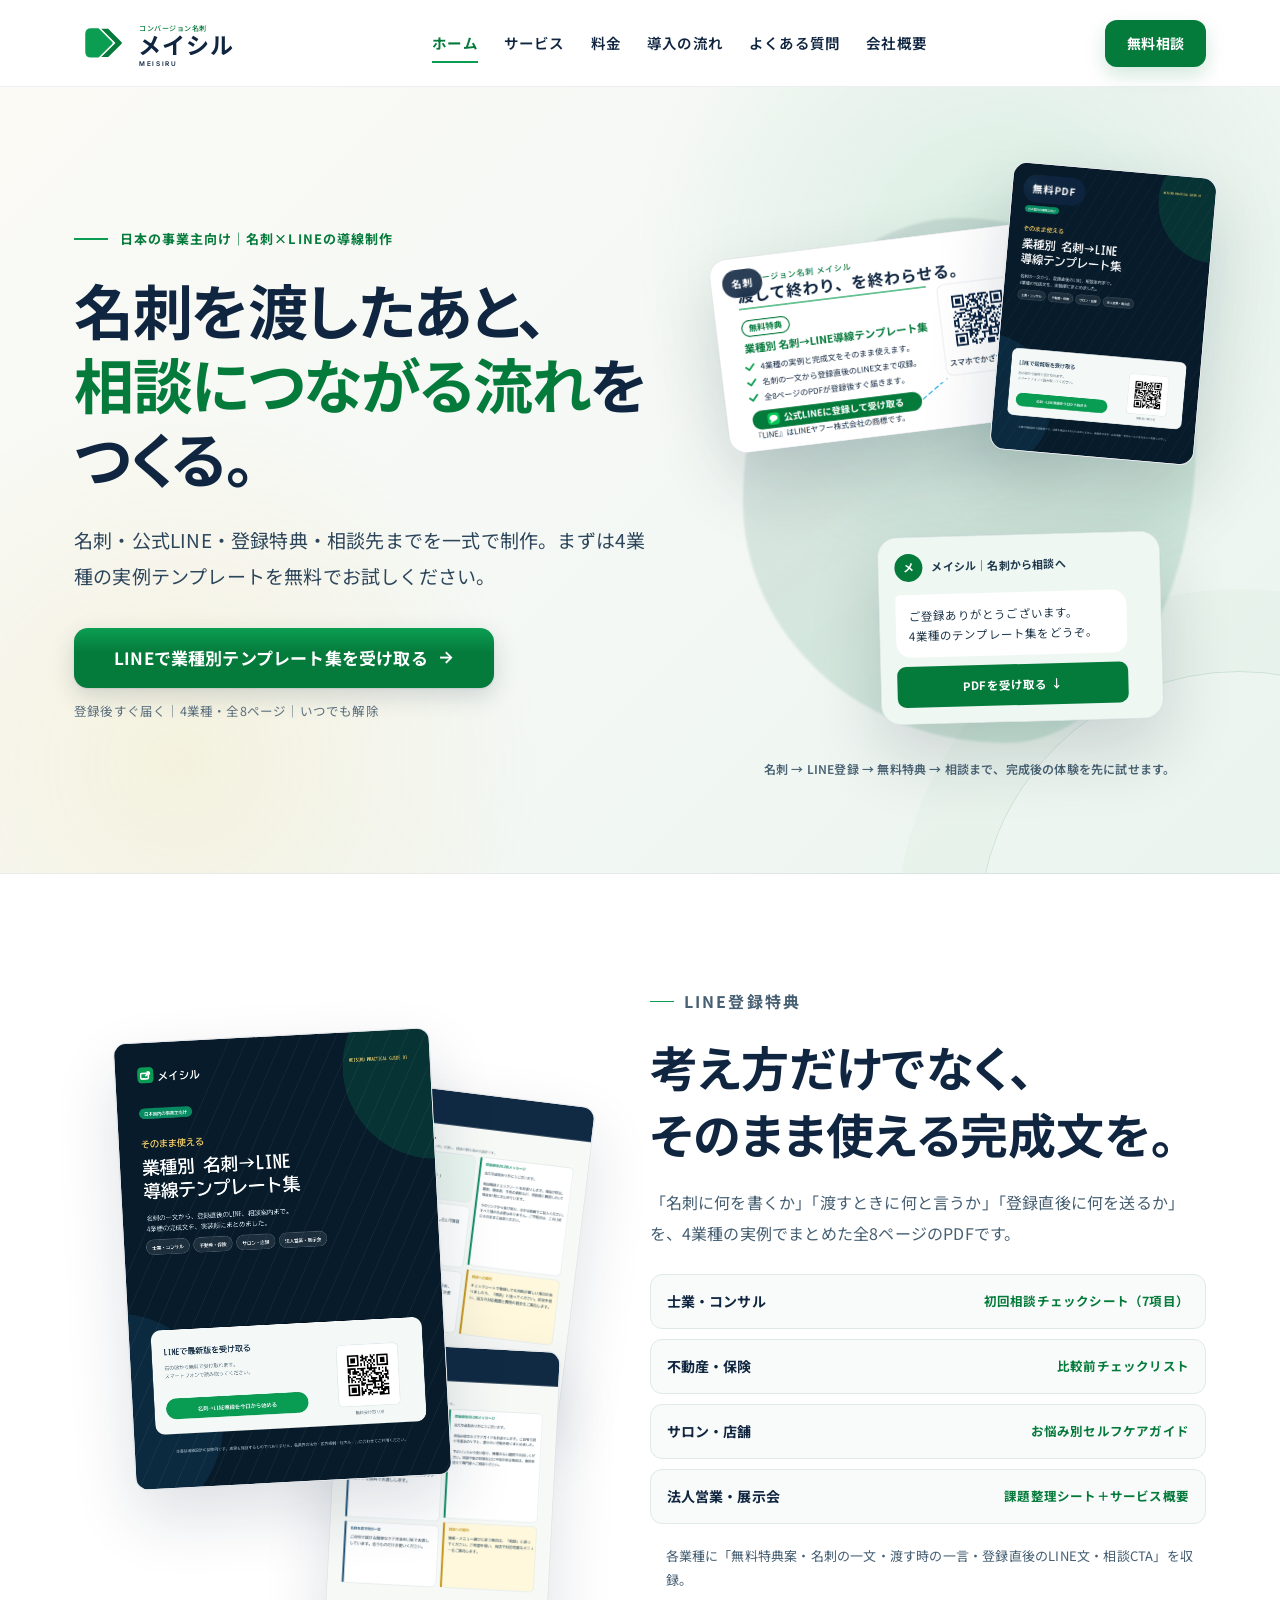
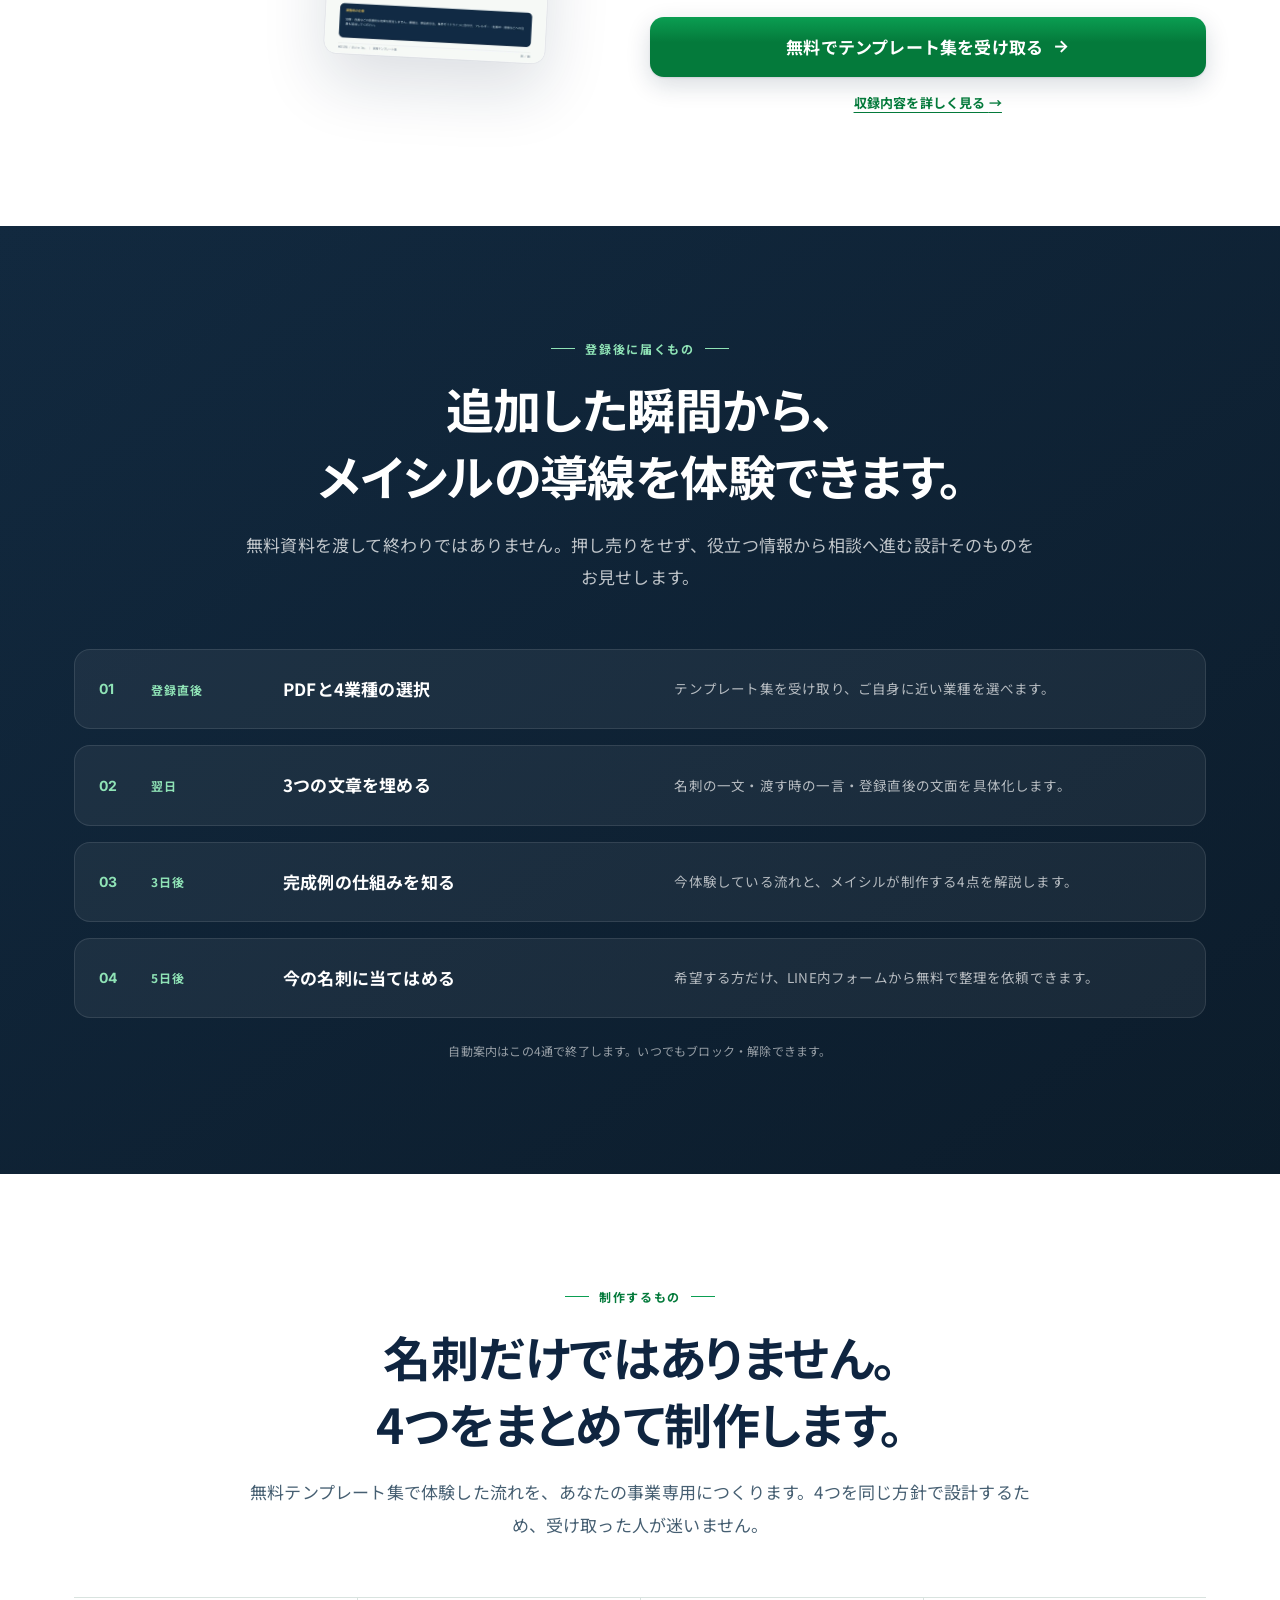
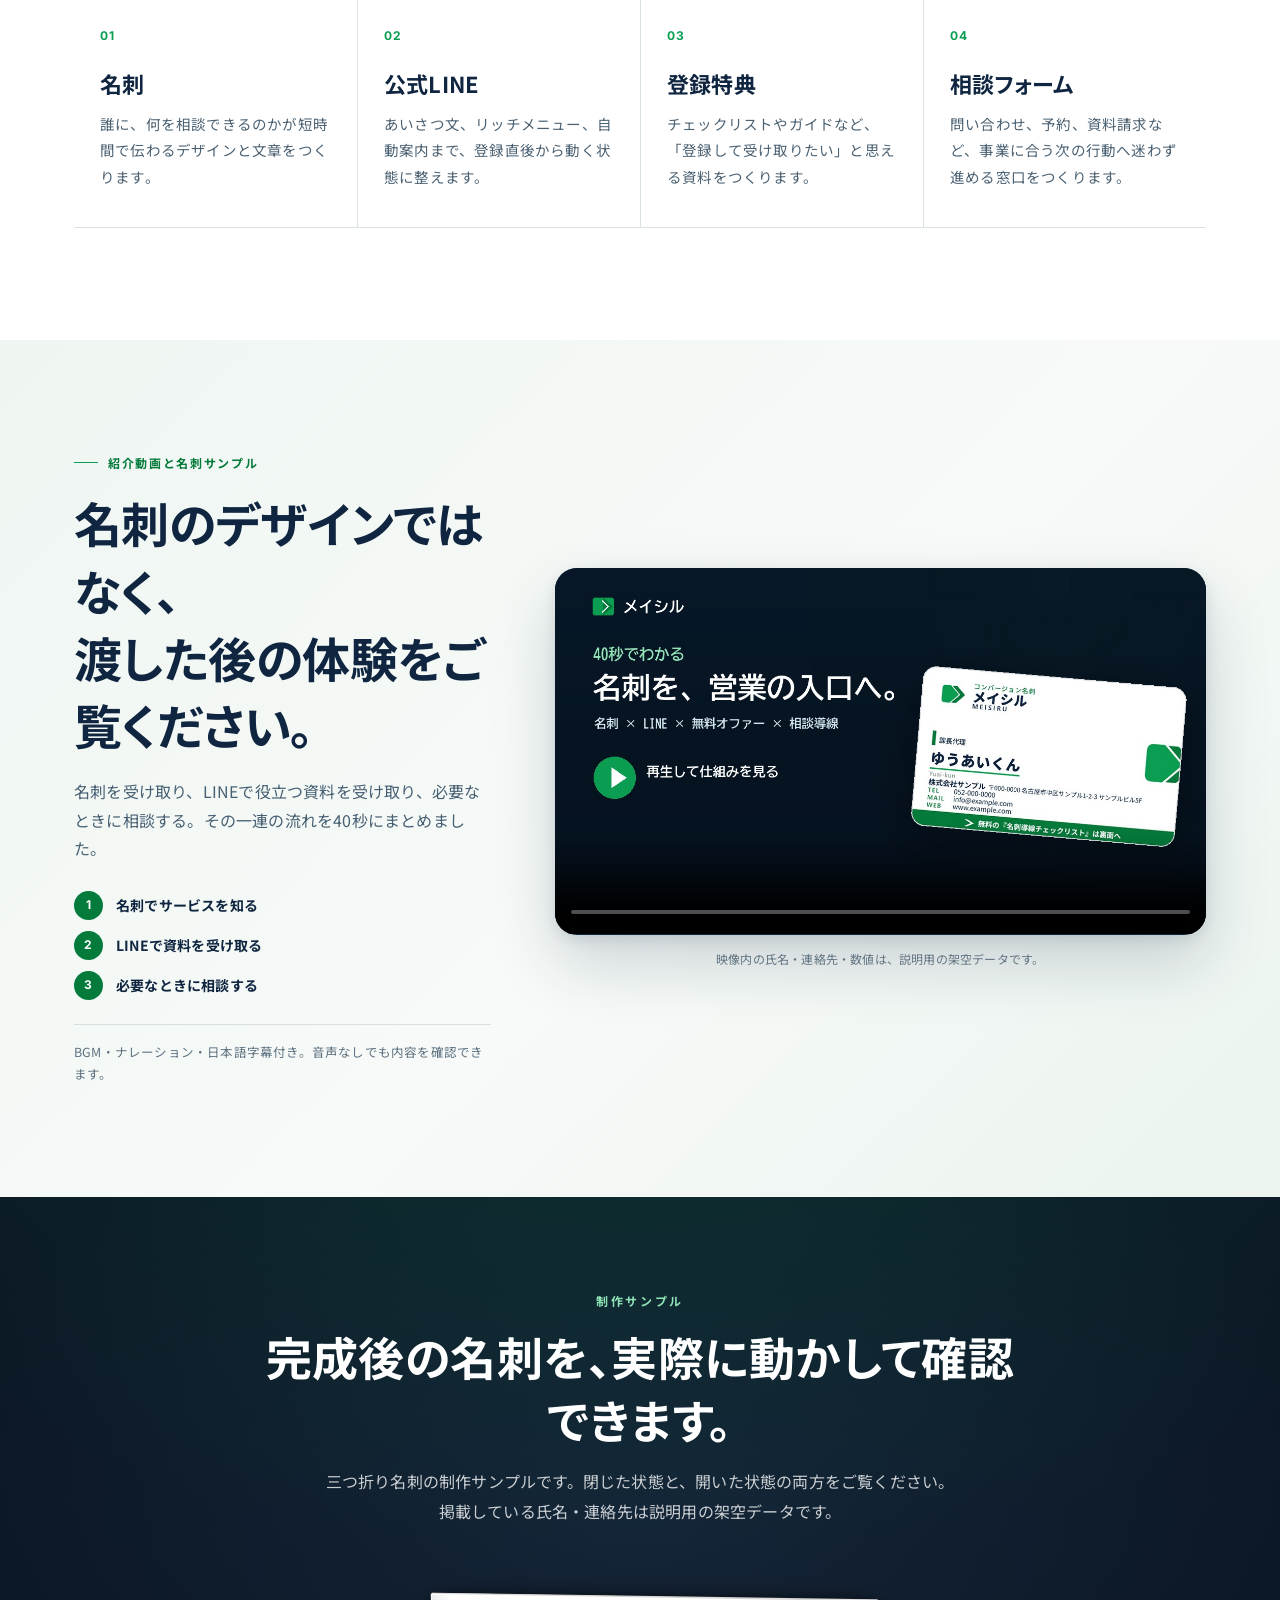
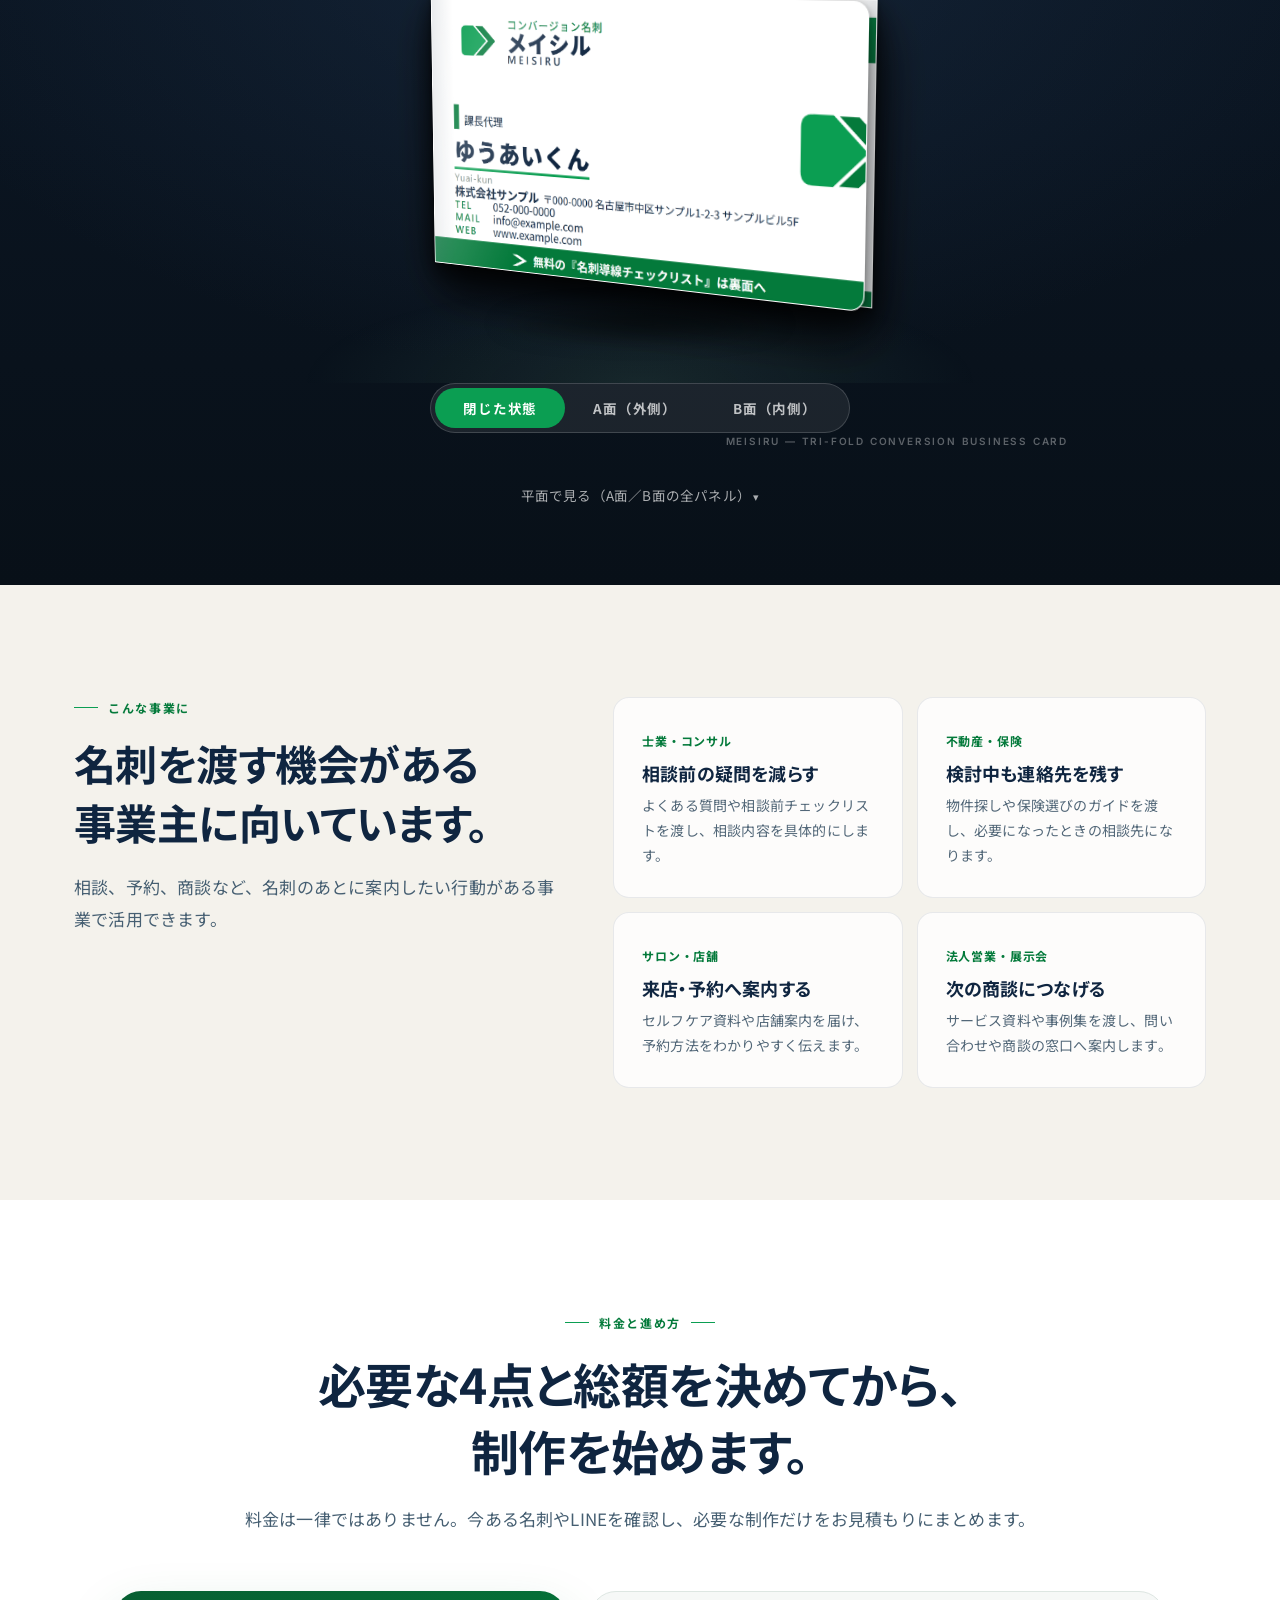
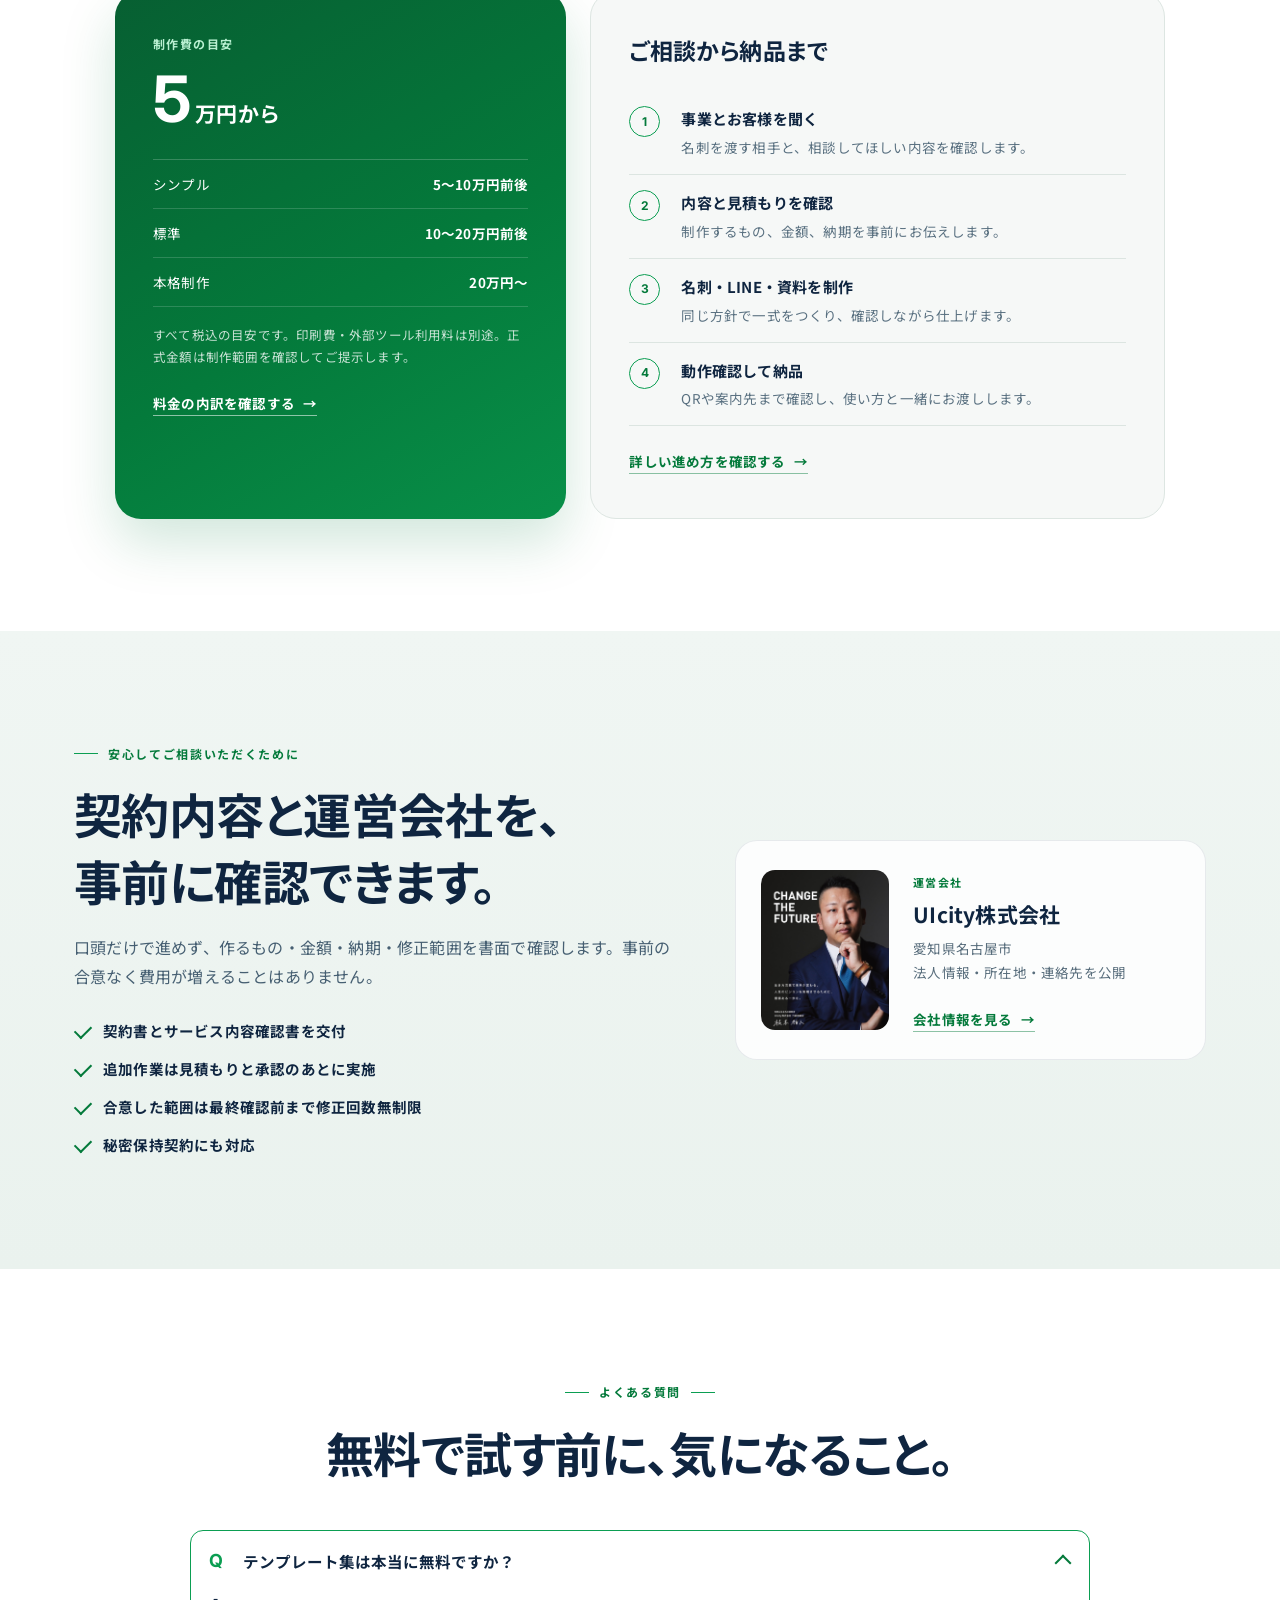
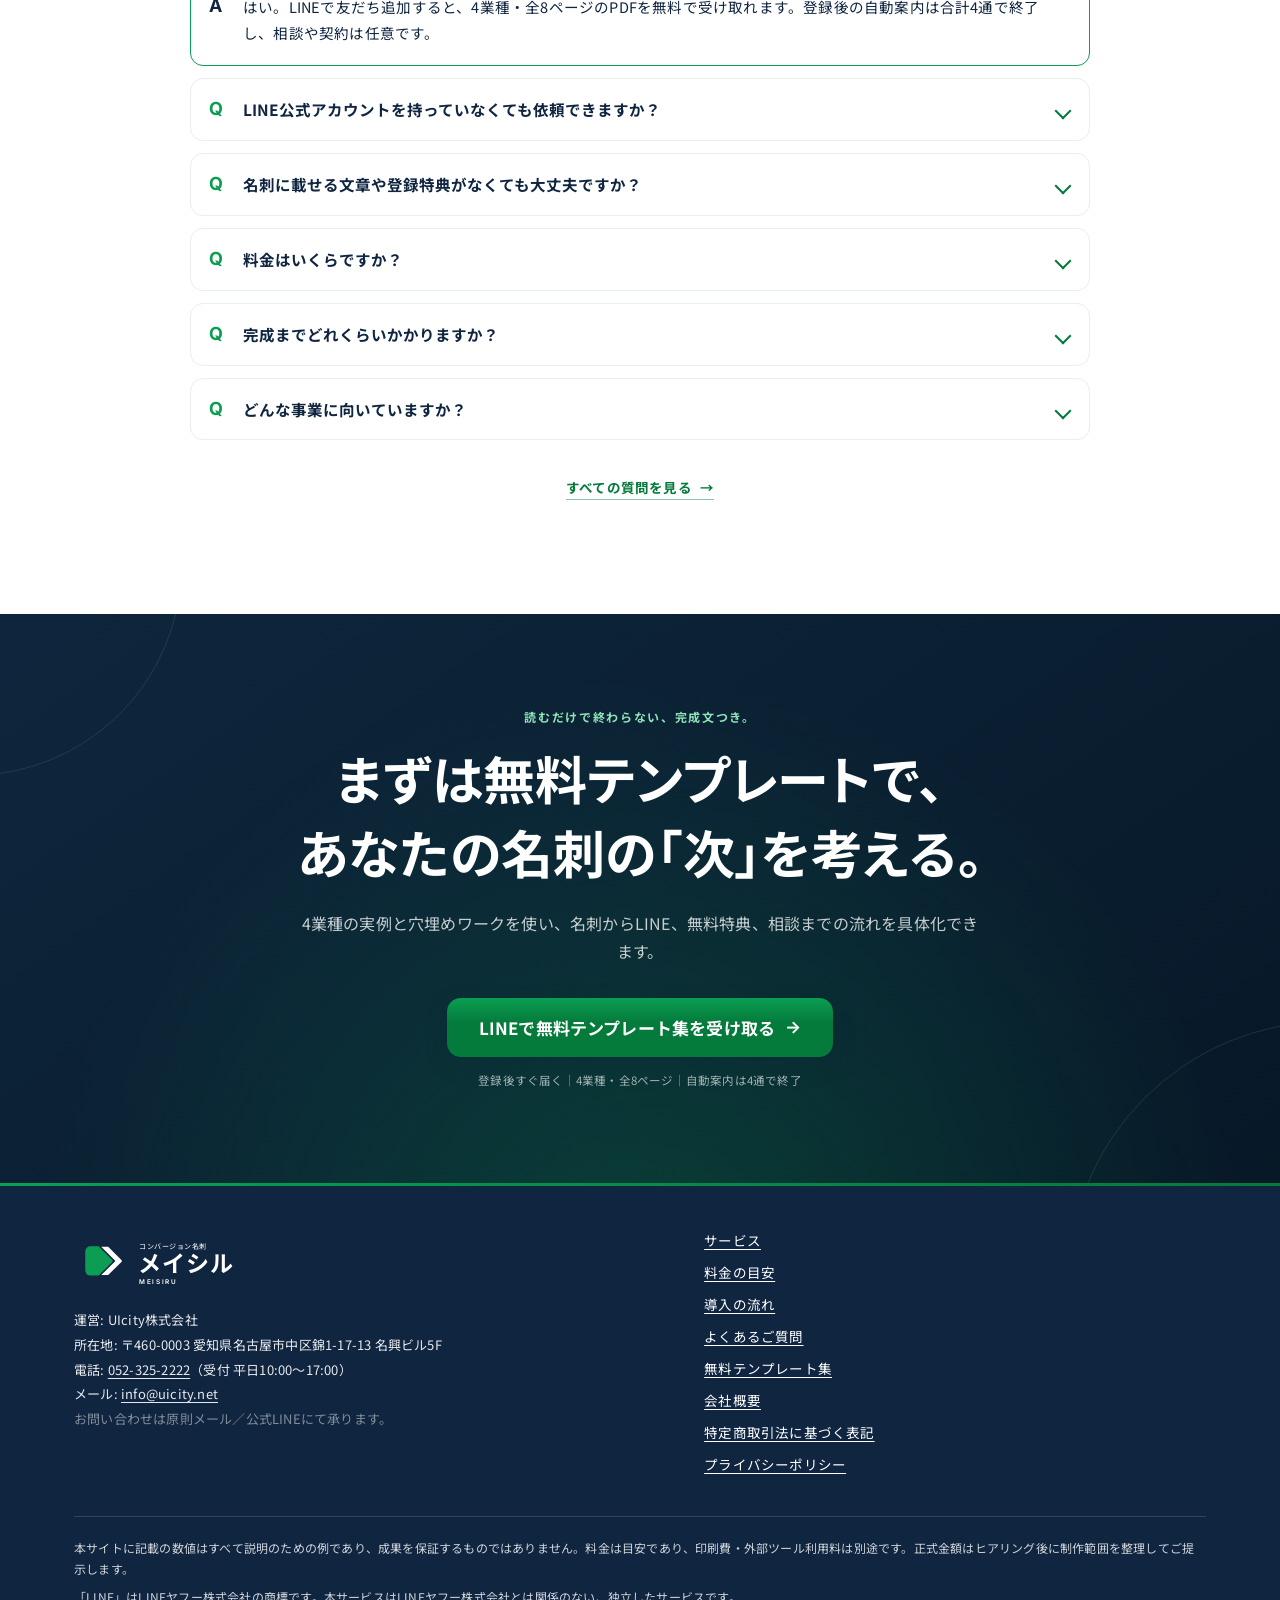
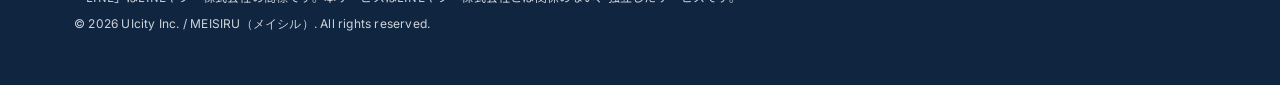
==== commit 231f434f: "メニューのCTAを「無料相談」（相談導線）に変更 - 全ページのヘッダー右端CTA（10箇所）とモバイルメニュー内CTA（9箇所）を   「無料テンプレート集」→「無料相談」へ変更し、相談用経路 li" ====
--- a/index.html
+++ b/index.html
@@ -316,9 +316,9 @@
       <a href="company.html">会社概要</a>
     </nav>
 
-    <a class="header-cta js-cta" data-cta-id="header_offer" data-cta-type="offer" data-placement="header"
-       href="https://lin.ee/rxtsy4f"
-       target="_blank" rel="noopener">無料テンプレート集</a>
+    <a class="header-cta js-cta" data-cta-id="header_consult" data-cta-type="consult" data-placement="header"
+       href="https://lin.ee/oGIGfiq"
+       target="_blank" rel="noopener">無料相談</a>
 
     <button class="nav-toggle" aria-label="メニューを開閉" aria-expanded="false" aria-controls="mobile-nav">
       <span></span><span></span><span></span>
@@ -333,9 +333,9 @@
   <a href="flow.html">導入の流れ</a>
   <a href="faq.html">よくある質問</a>
   <a href="company.html">会社概要</a>
-  <a class="btn btn-primary js-cta" data-cta-id="mobilenav_offer" data-cta-type="offer" data-placement="mobile-nav"
-     href="https://lin.ee/rxtsy4f"
-     target="_blank" rel="noopener">無料テンプレート集を受け取る</a>
+  <a class="btn btn-primary js-cta" data-cta-id="mobilenav_consult" data-cta-type="consult" data-placement="mobile-nav"
+     href="https://lin.ee/oGIGfiq"
+     target="_blank" rel="noopener">無料相談を申し込む</a>
 </nav>
 
 <main id="main">
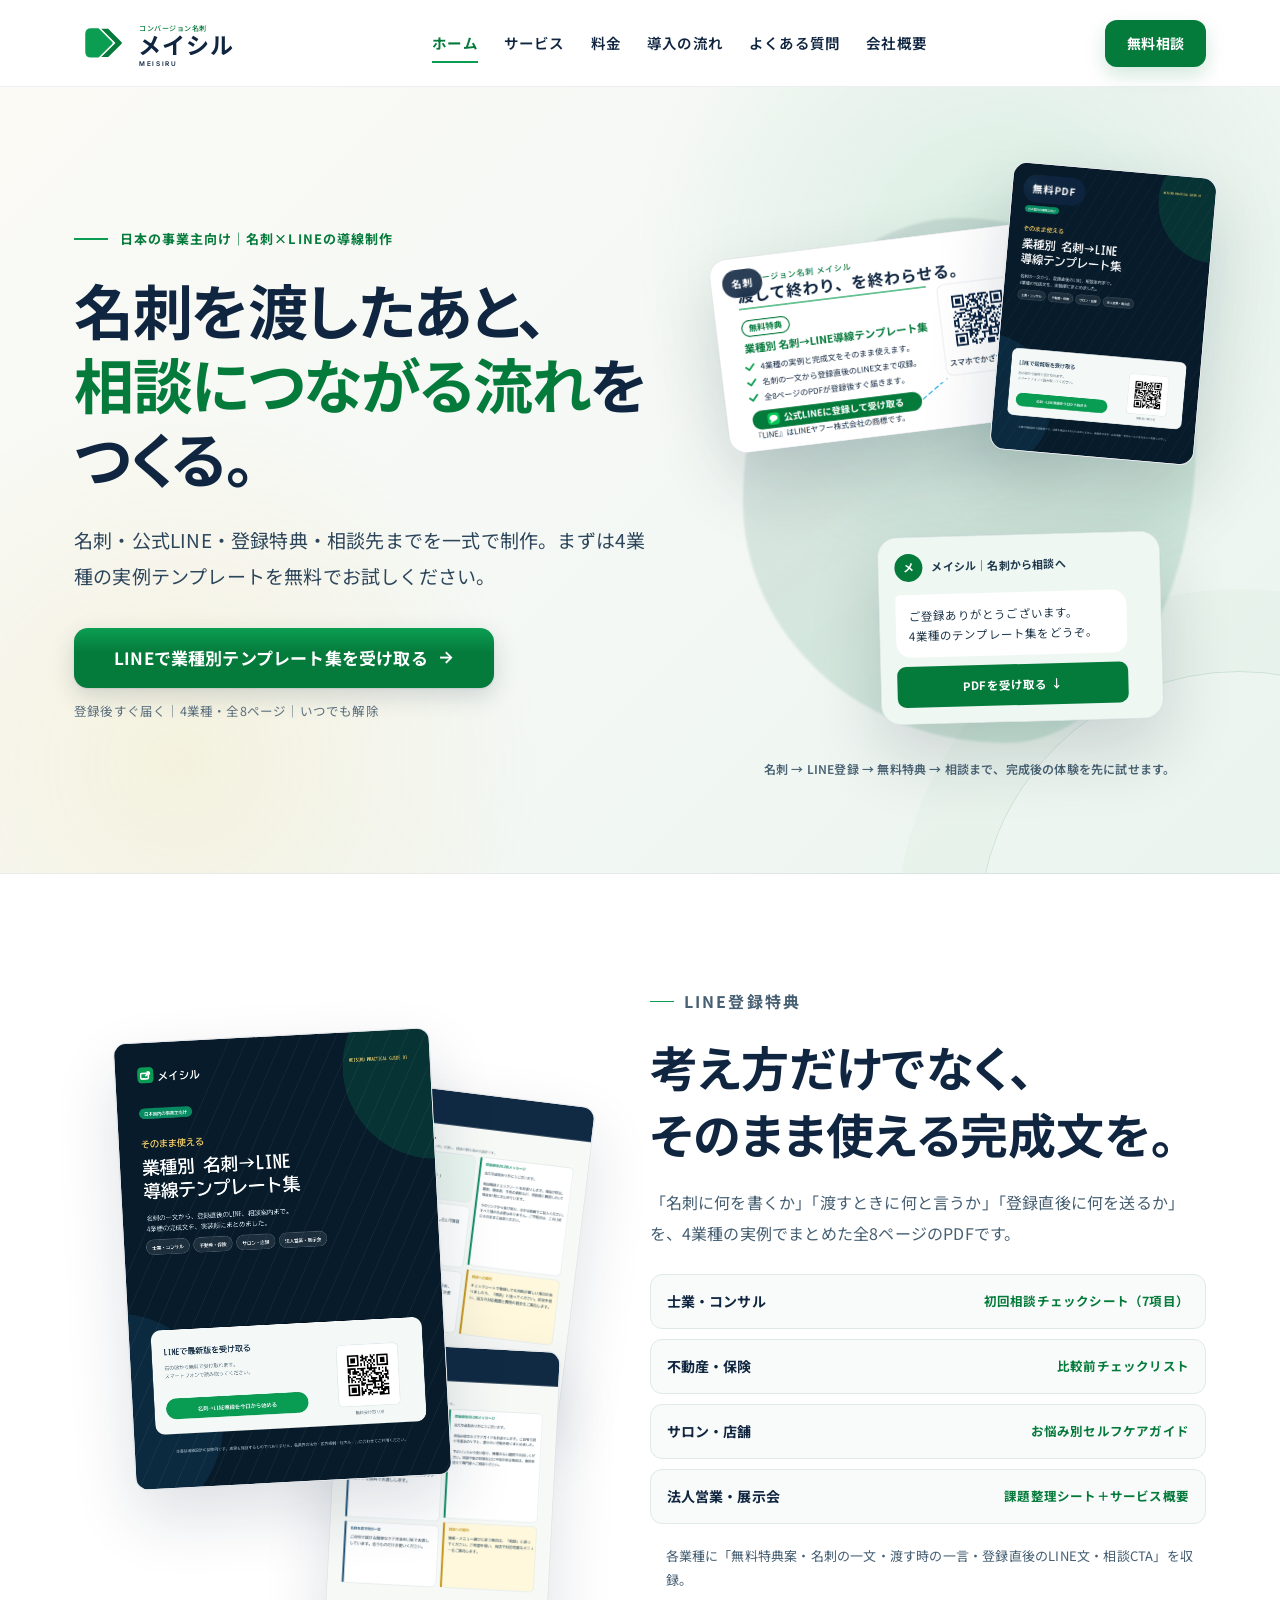
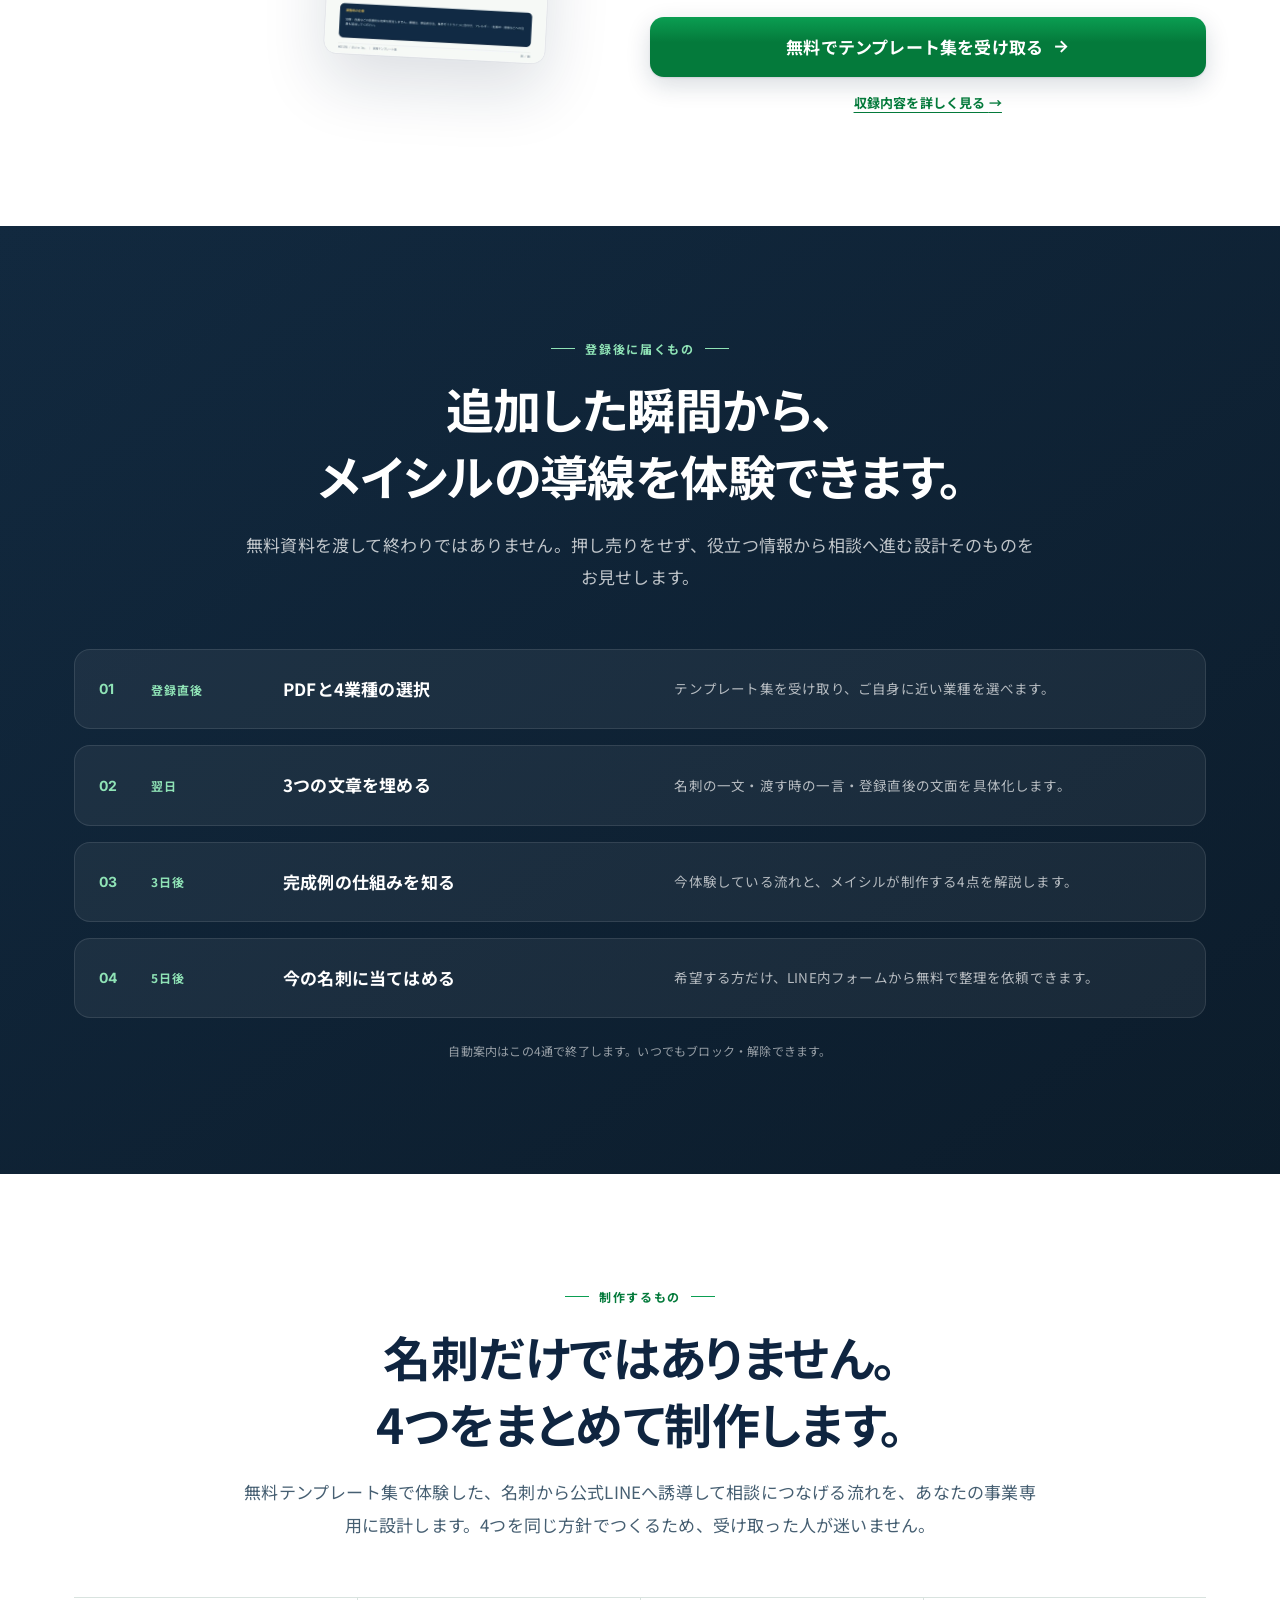
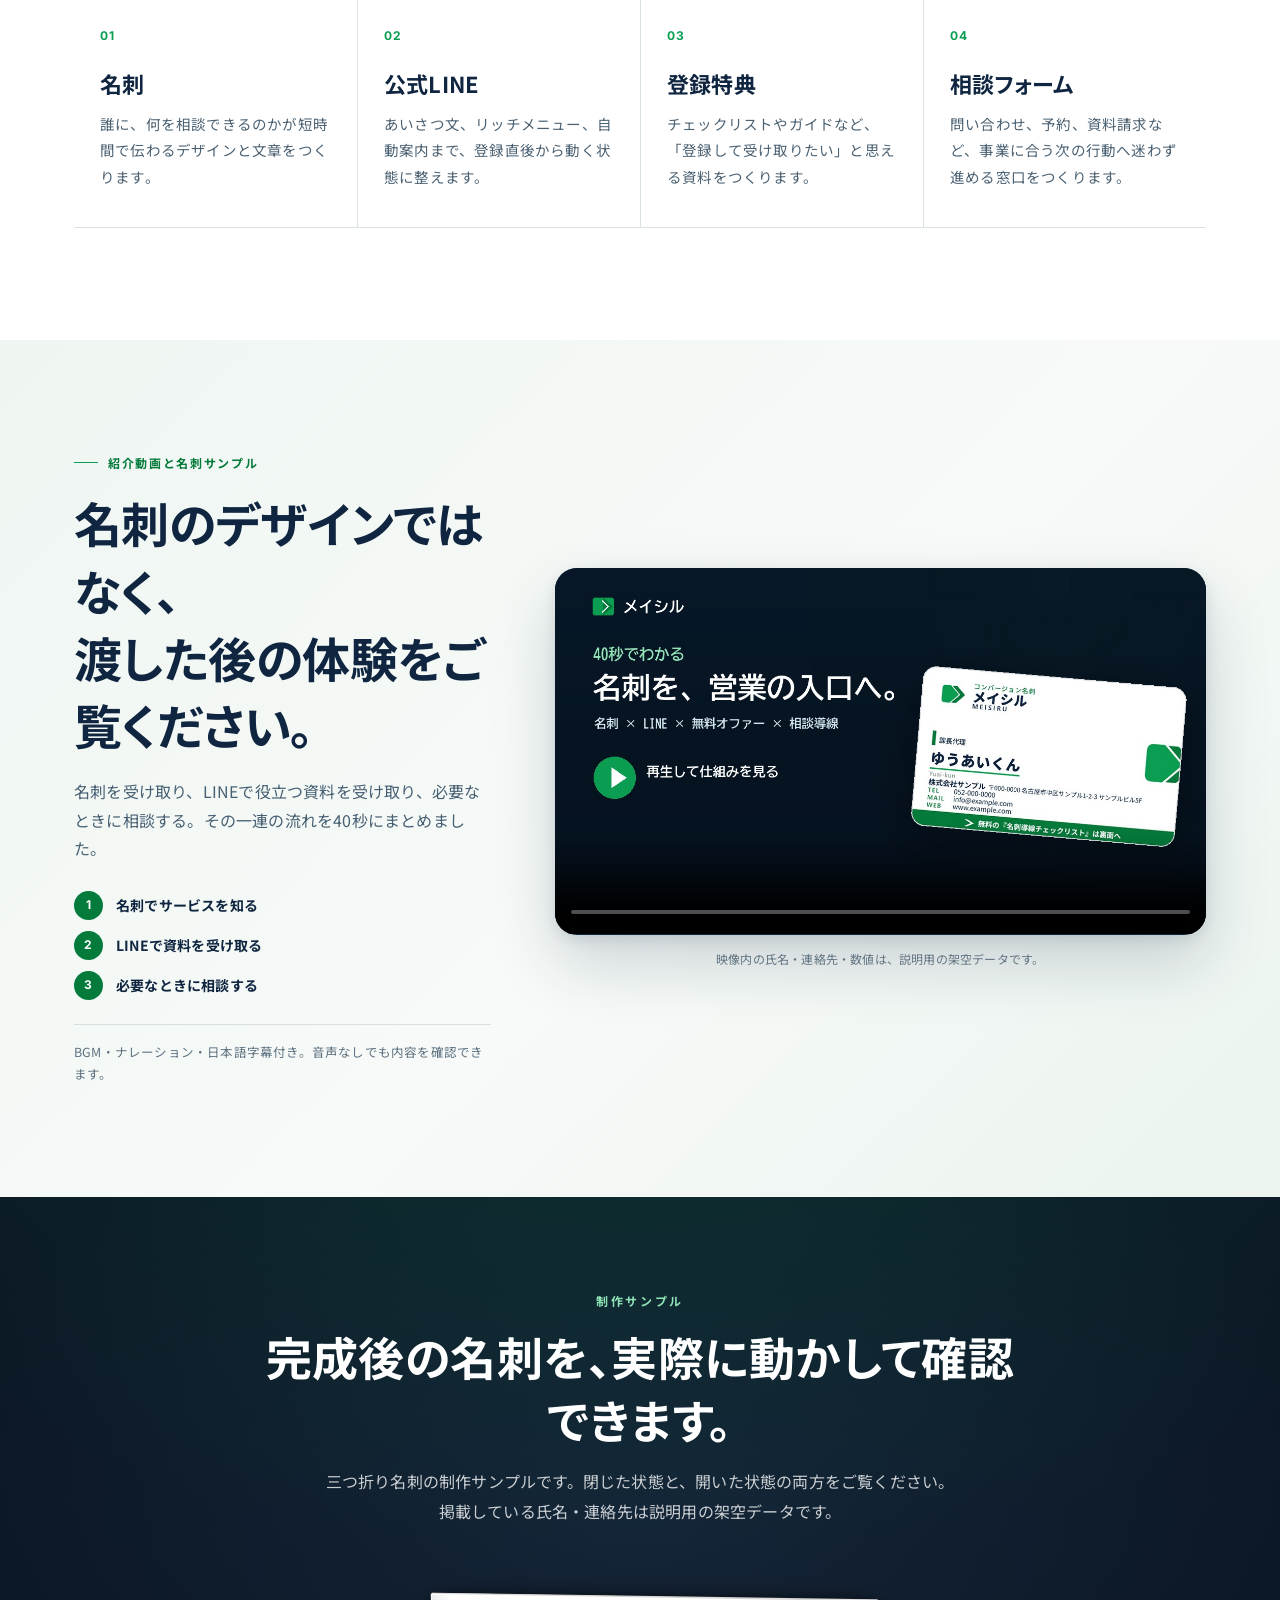
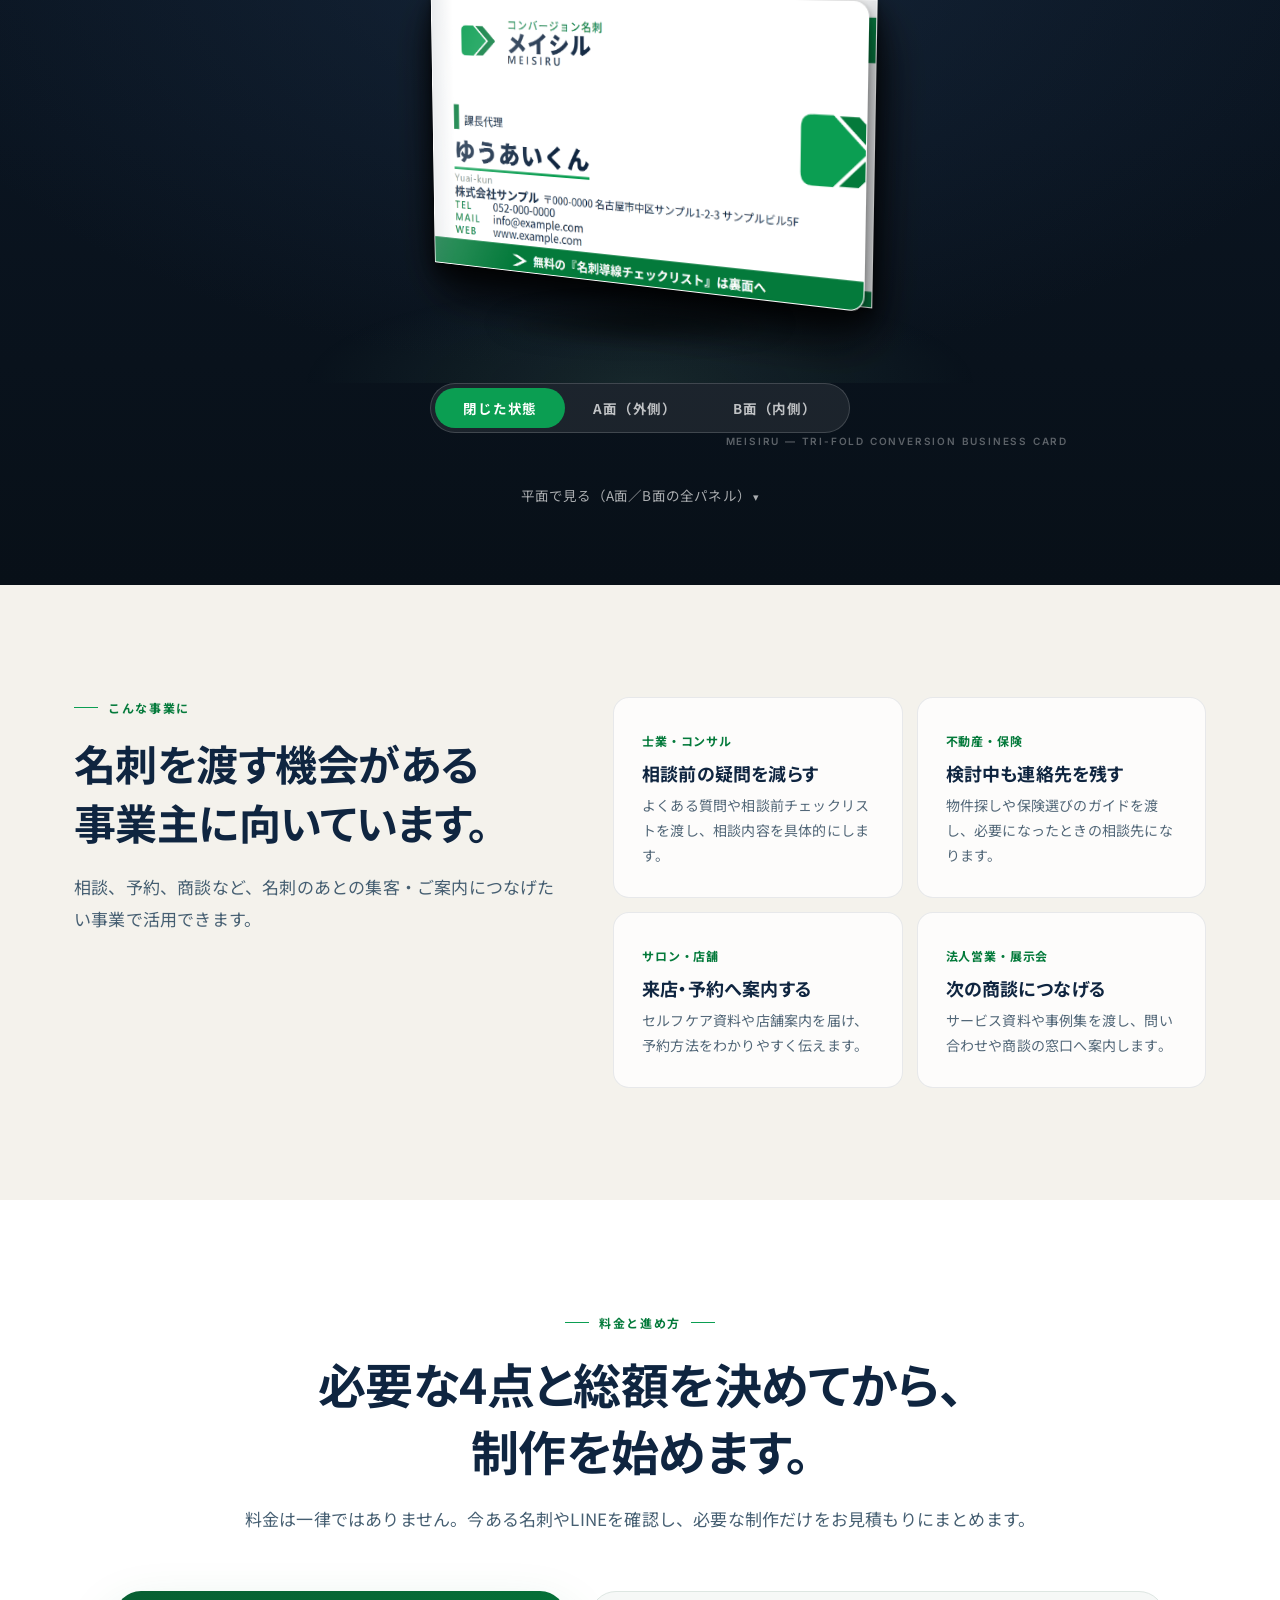
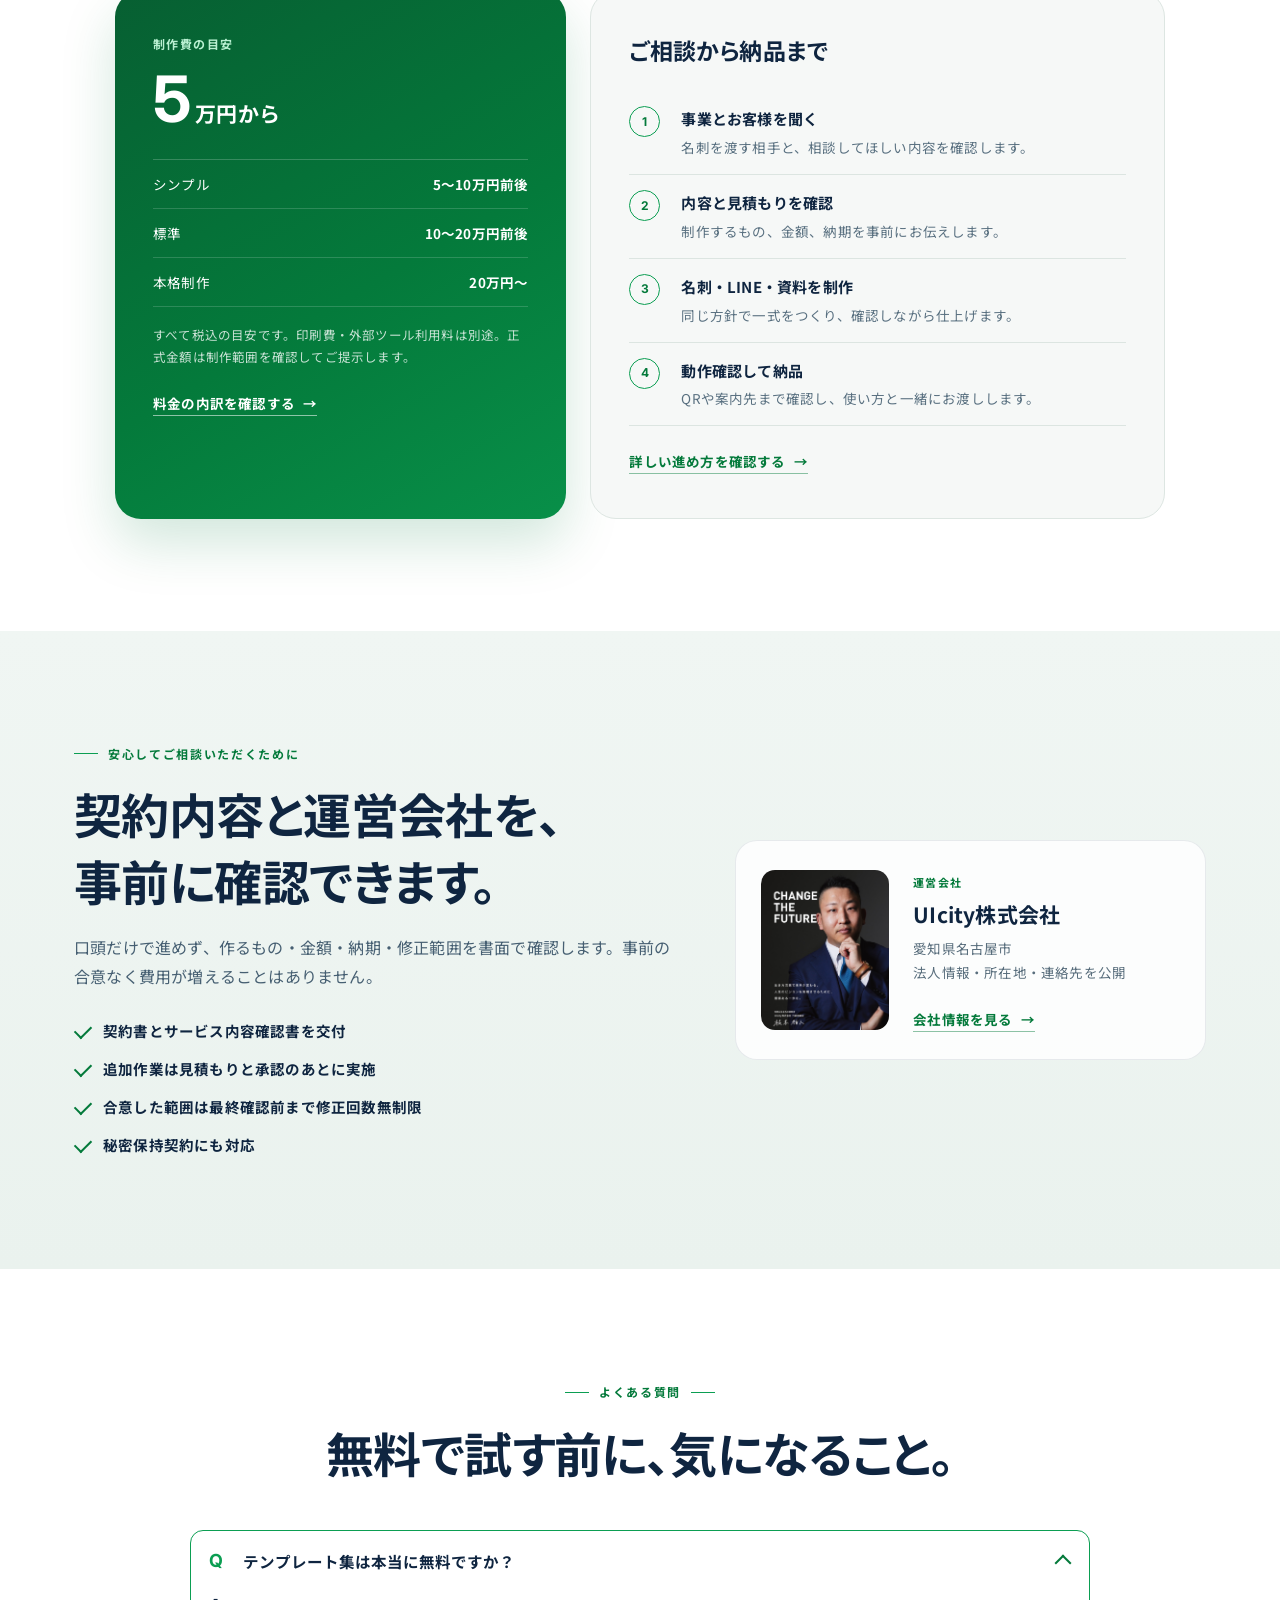
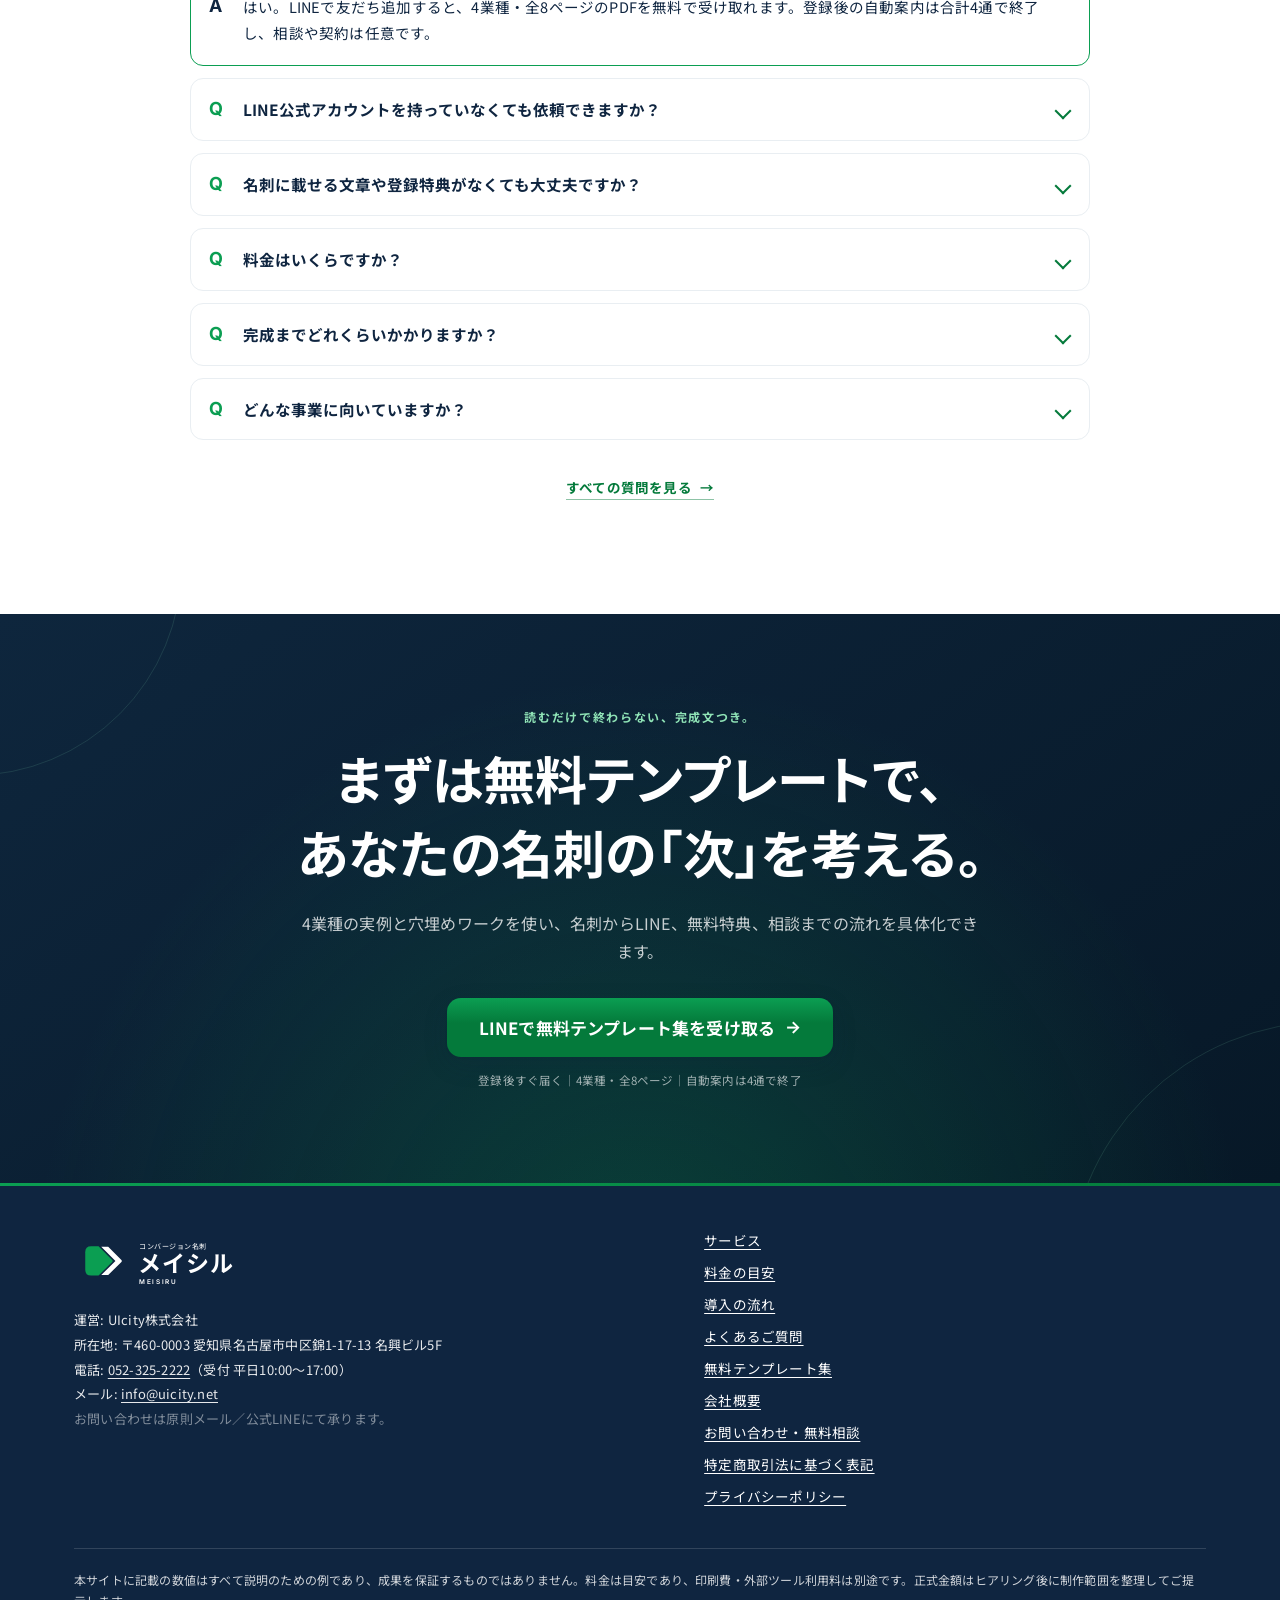
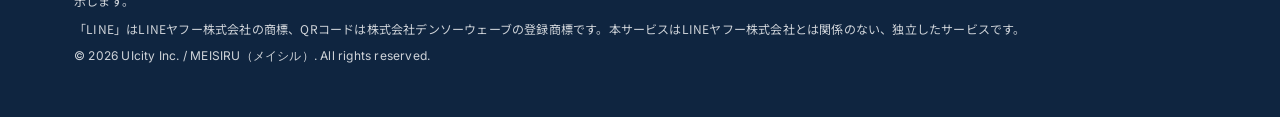
==== commit 251f04dc: "SEO本格対策: 実SERP調査に基づく全ページ最適化 キーワード戦略（19体の調査・判定・検証エージェントで3ラウンド検証）: - 主戦場を「名刺×公式LINE」交差領域に設定（一式制作サービスがS" ====
--- a/index.html
+++ b/index.html
@@ -4,14 +4,14 @@
 <meta charset="UTF-8">
 <meta name="viewport" content="width=device-width, initial-scale=1.0">
 
-<title>名刺を渡したあと、相談につながる流れをつくる｜メイシル</title>
-<meta name="description" content="名刺・公式LINE・登録特典・相談先までを一式で制作。4業種・全8ページの名刺→LINE導線テンプレート集を無料でお試しいただけます。">
+<title>名刺から公式LINEへ誘導・集客｜コンバージョン名刺 メイシル</title>
+<meta name="description" content="名刺のQRコードから公式LINEへ誘導し、登録特典・相談導線まで一式制作。渡して終わりの名刺を、問い合わせにつなげる設計の「コンバージョン名刺」へ。4業種の無料テンプレート集を配布中。">
 
 <!-- OGP -->
 <meta property="og:type" content="website">
-<meta property="og:site_name" content="メイシル｜名刺から相談へ">
-<meta property="og:title" content="名刺を渡したあと、相談につながる流れをつくる。｜メイシル">
-<meta property="og:description" content="名刺・公式LINE・登録特典・相談先までを一式で制作。まずは4業種の実例テンプレートを無料でお試しください。">
+<meta property="og:site_name" content="コンバージョン名刺 メイシル">
+<meta property="og:title" content="名刺から公式LINEへ誘導・集客｜コンバージョン名刺 メイシル">
+<meta property="og:description" content="名刺のQRコードから公式LINEへ誘導し、登録特典・相談導線まで一式制作。4業種の無料テンプレート集を配布中。">
 <meta property="og:url" content="https://meisiru.vercel.app/">
 <meta property="og:image" content="https://meisiru.vercel.app/ogp.png"><!-- 差し替え: ogp.svg を PNG(1200×630) 化して配置 -->
 <meta property="og:locale" content="ja_JP">
@@ -287,6 +287,48 @@
     .hero-visual img.stage3d-heroCard{ transform:rotateX(4deg) rotateY(-10deg); }
   }
 </style>
+
+<!-- 構造化データ（Organization / WebSite / Service） -->
+<script type="application/ld+json">
+{
+  "@context": "https://schema.org",
+  "@graph": [
+    {
+      "@type": "Organization",
+      "@id": "https://meisiru.vercel.app/#organization",
+      "name": "ＵＩｃｉｔｙ株式会社",
+      "url": "https://meisiru.vercel.app/",
+      "address": {
+        "@type": "PostalAddress",
+        "postalCode": "460-0003",
+        "addressRegion": "愛知県",
+        "addressLocality": "名古屋市中区",
+        "streetAddress": "錦1-17-13 名興ビル5F",
+        "addressCountry": "JP"
+      },
+      "telephone": "+81-52-325-2222"
+    },
+    {
+      "@type": "WebSite",
+      "@id": "https://meisiru.vercel.app/#website",
+      "name": "コンバージョン名刺 メイシル",
+      "url": "https://meisiru.vercel.app/",
+      "publisher": { "@id": "https://meisiru.vercel.app/#organization" },
+      "inLanguage": "ja"
+    },
+    {
+      "@type": "Service",
+      "@id": "https://meisiru.vercel.app/#service",
+      "name": "コンバージョン名刺 メイシル",
+      "serviceType": "名刺デザインと公式LINE導線の制作",
+      "description": "名刺・公式LINEの初期設定・登録特典・相談導線までを一式で制作する、日本国内の事業主向けサービスです。",
+      "provider": { "@id": "https://meisiru.vercel.app/#organization" },
+      "areaServed": "JP",
+      "url": "https://meisiru.vercel.app/"
+    }
+  ]
+}
+</script>
 </head>
 <body class="home-page">
 
@@ -429,7 +471,7 @@
     <div class="home-v3-head reveal">
       <p class="home-v3-kicker">制作するもの</p>
       <h2 id="deliverables-heading">名刺だけではありません。<br>4つをまとめて制作します。</h2>
-      <p>無料テンプレート集で体験した流れを、あなたの事業専用につくります。4つを同じ方針で設計するため、受け取った人が迷いません。</p>
+      <p>無料テンプレート集で体験した、名刺から公式LINEへ誘導して相談につなげる流れを、あなたの事業専用に設計します。4つを同じ方針でつくるため、受け取った人が迷いません。</p>
     </div>
     <div class="deliverables-v3-grid reveal-stagger">
       <article>
@@ -565,7 +607,7 @@
     <div class="home-v3-head reveal">
       <p class="home-v3-kicker">こんな事業に</p>
       <h2 id="usecases-heading">名刺を渡す機会がある<br>事業主に向いています。</h2>
-      <p>相談、予約、商談など、名刺のあとに案内したい行動がある事業で活用できます。</p>
+      <p>相談、予約、商談など、名刺のあとの集客・ご案内につなげたい事業で活用できます。</p>
     </div>
     <div class="usecases-v3-grid reveal-stagger">
       <article>
@@ -674,7 +716,7 @@
       </div>
       <div class="accordion-item">
         <button class="accordion-q">料金はいくらですか？</button>
-        <div class="accordion-a"><div class="accordion-a-inner"><p>制作費は税込5万円からです。名刺、LINE設定、登録特典など、必要な制作物によって変わります。初回相談後に内容と総額を明記した見積もりをご確認いただきます。</p></div></div>
+        <div class="accordion-a"><div class="accordion-a-inner"><p>制作費の目安は税込5万円からです。名刺、LINE設定、登録特典など、必要な制作物によって変わります。初回相談後に内容と総額を明記した見積もりをご確認いただきます。</p></div></div>
       </div>
       <div class="accordion-item">
         <button class="accordion-q">完成までどれくらいかかりますか？</button>
@@ -736,6 +778,7 @@
           <li><a href="faq.html">よくあるご質問</a></li>
           <li><a href="checklist.html">無料テンプレート集</a></li>
           <li><a href="company.html">会社概要</a></li>
+          <li><a href="contact.html">お問い合わせ・無料相談</a></li>
           <li><a href="特定商取引法に基づく表記.html">特定商取引法に基づく表記</a></li>
           <li><a href="プライバシーポリシー.html">プライバシーポリシー</a></li>
         </ul>
@@ -743,7 +786,7 @@
     </div>
     <div class="footer-legal">
       <p>本サイトに記載の数値はすべて説明のための例であり、成果を保証するものではありません。料金は目安であり、印刷費・外部ツール利用料は別途です。正式金額はヒアリング後に制作範囲を整理してご提示します。</p>
-      <p>「LINE」はLINEヤフー株式会社の商標です。本サービスはLINEヤフー株式会社とは関係のない、独立したサービスです。</p>
+      <p>「LINE」はLINEヤフー株式会社の商標、QRコードは株式会社デンソーウェーブの登録商標です。本サービスはLINEヤフー株式会社とは関係のない、独立したサービスです。</p>
       <p class="en">&copy; <span id="copyright-year">2026</span> UIcity Inc. / MEISIRU（メイシル）. All rights reserved.</p>
     </div>
   </div>
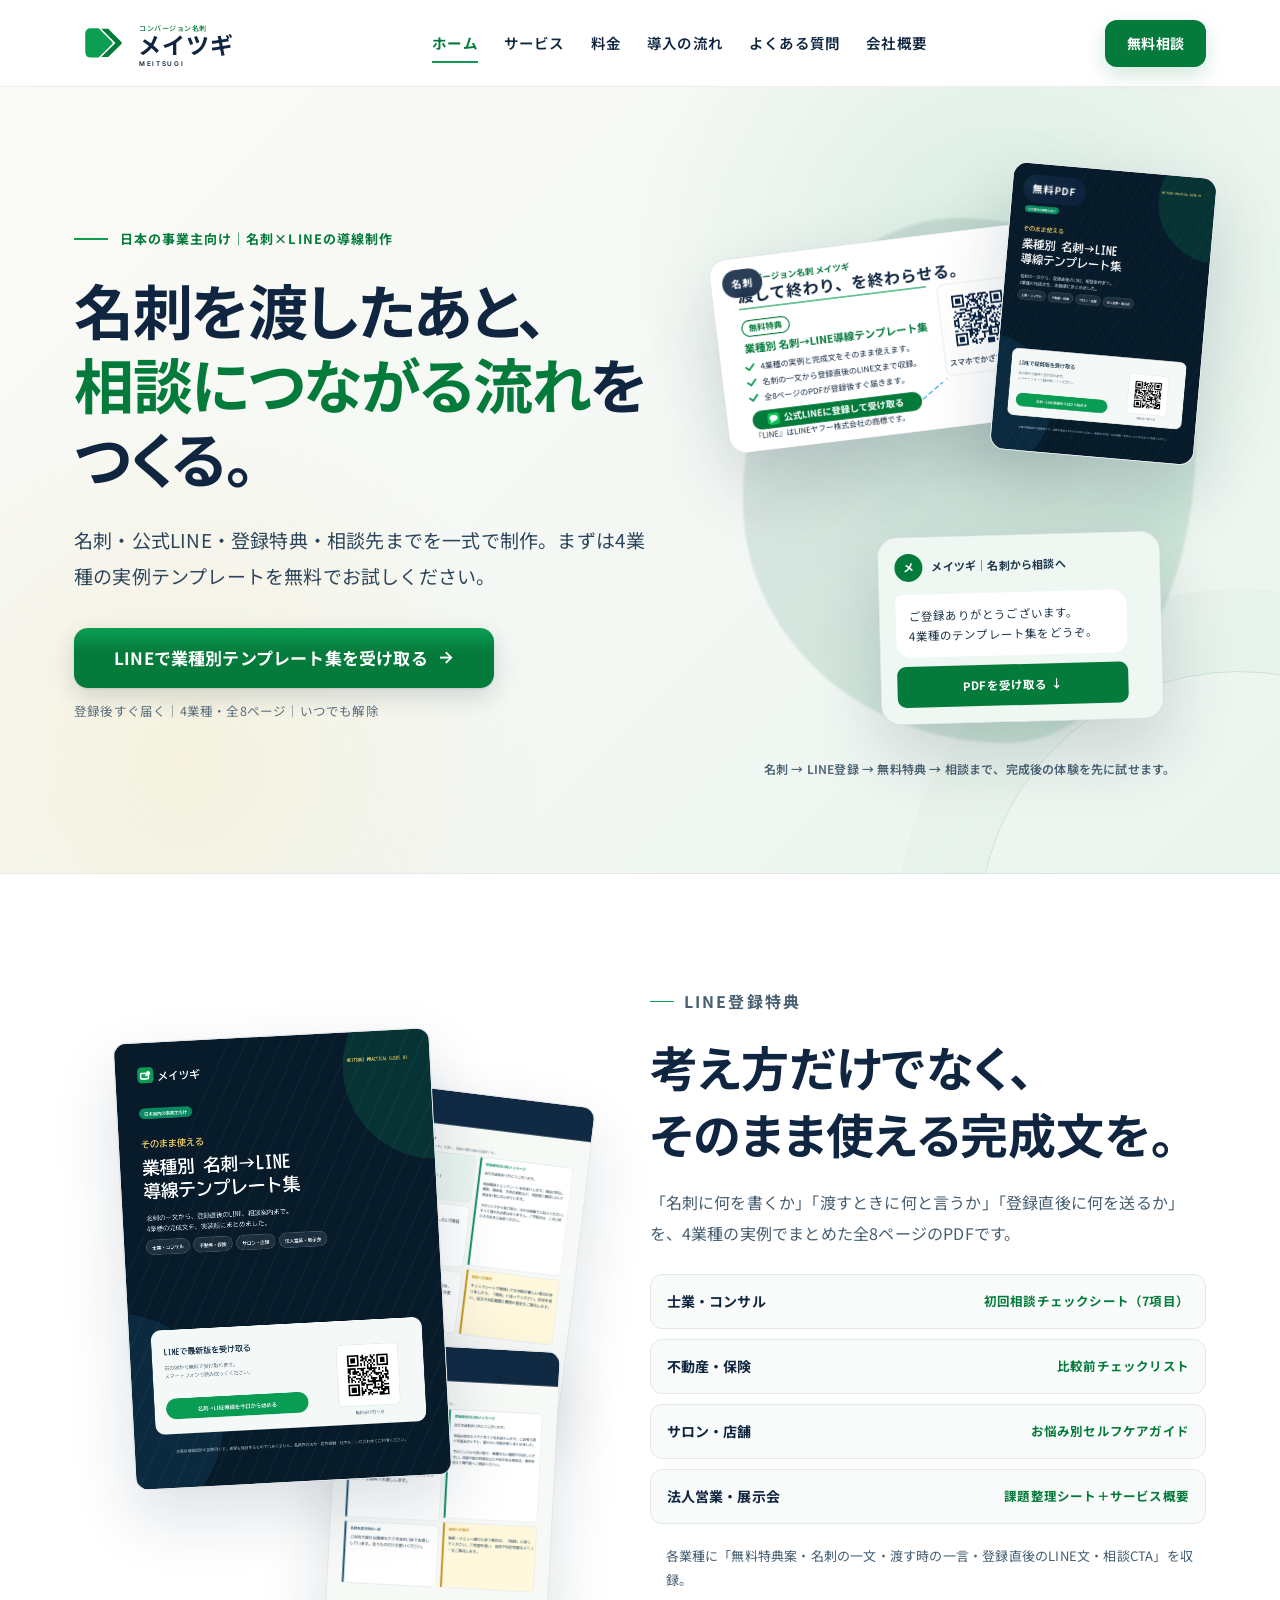
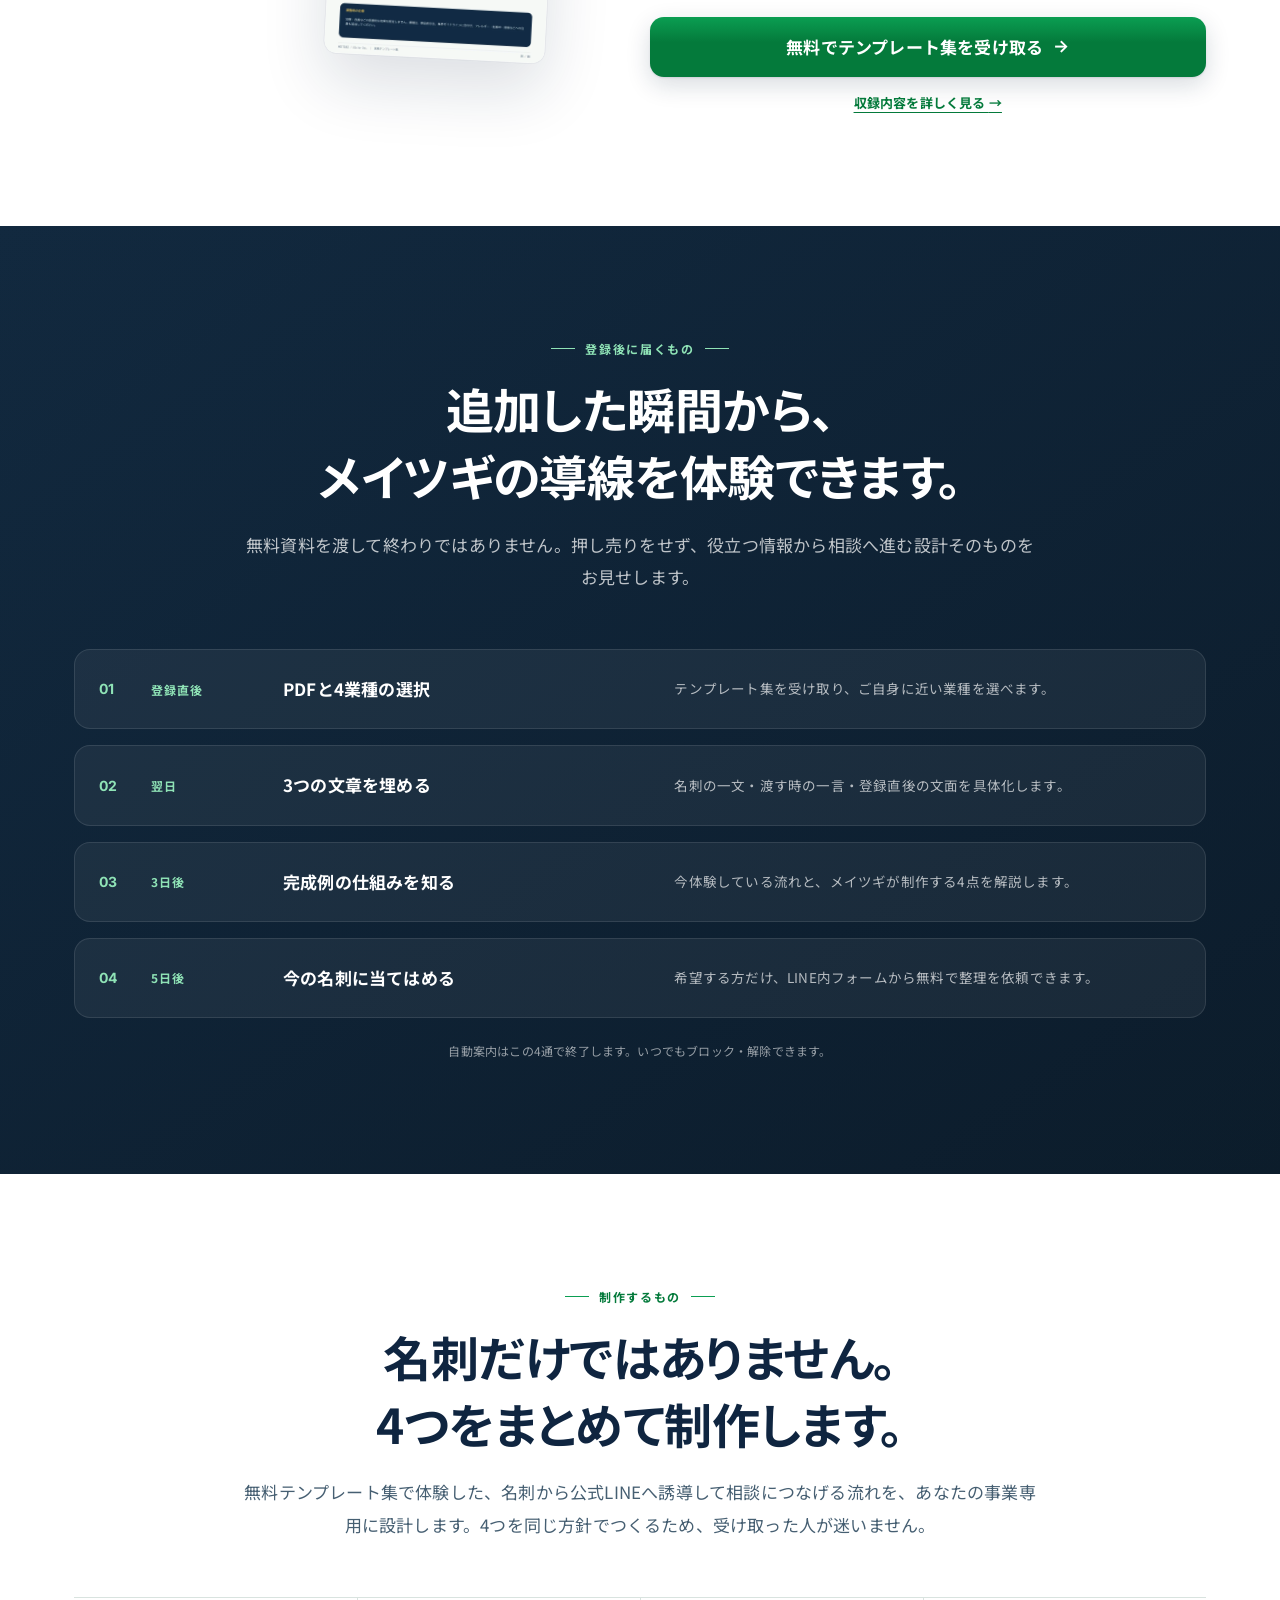
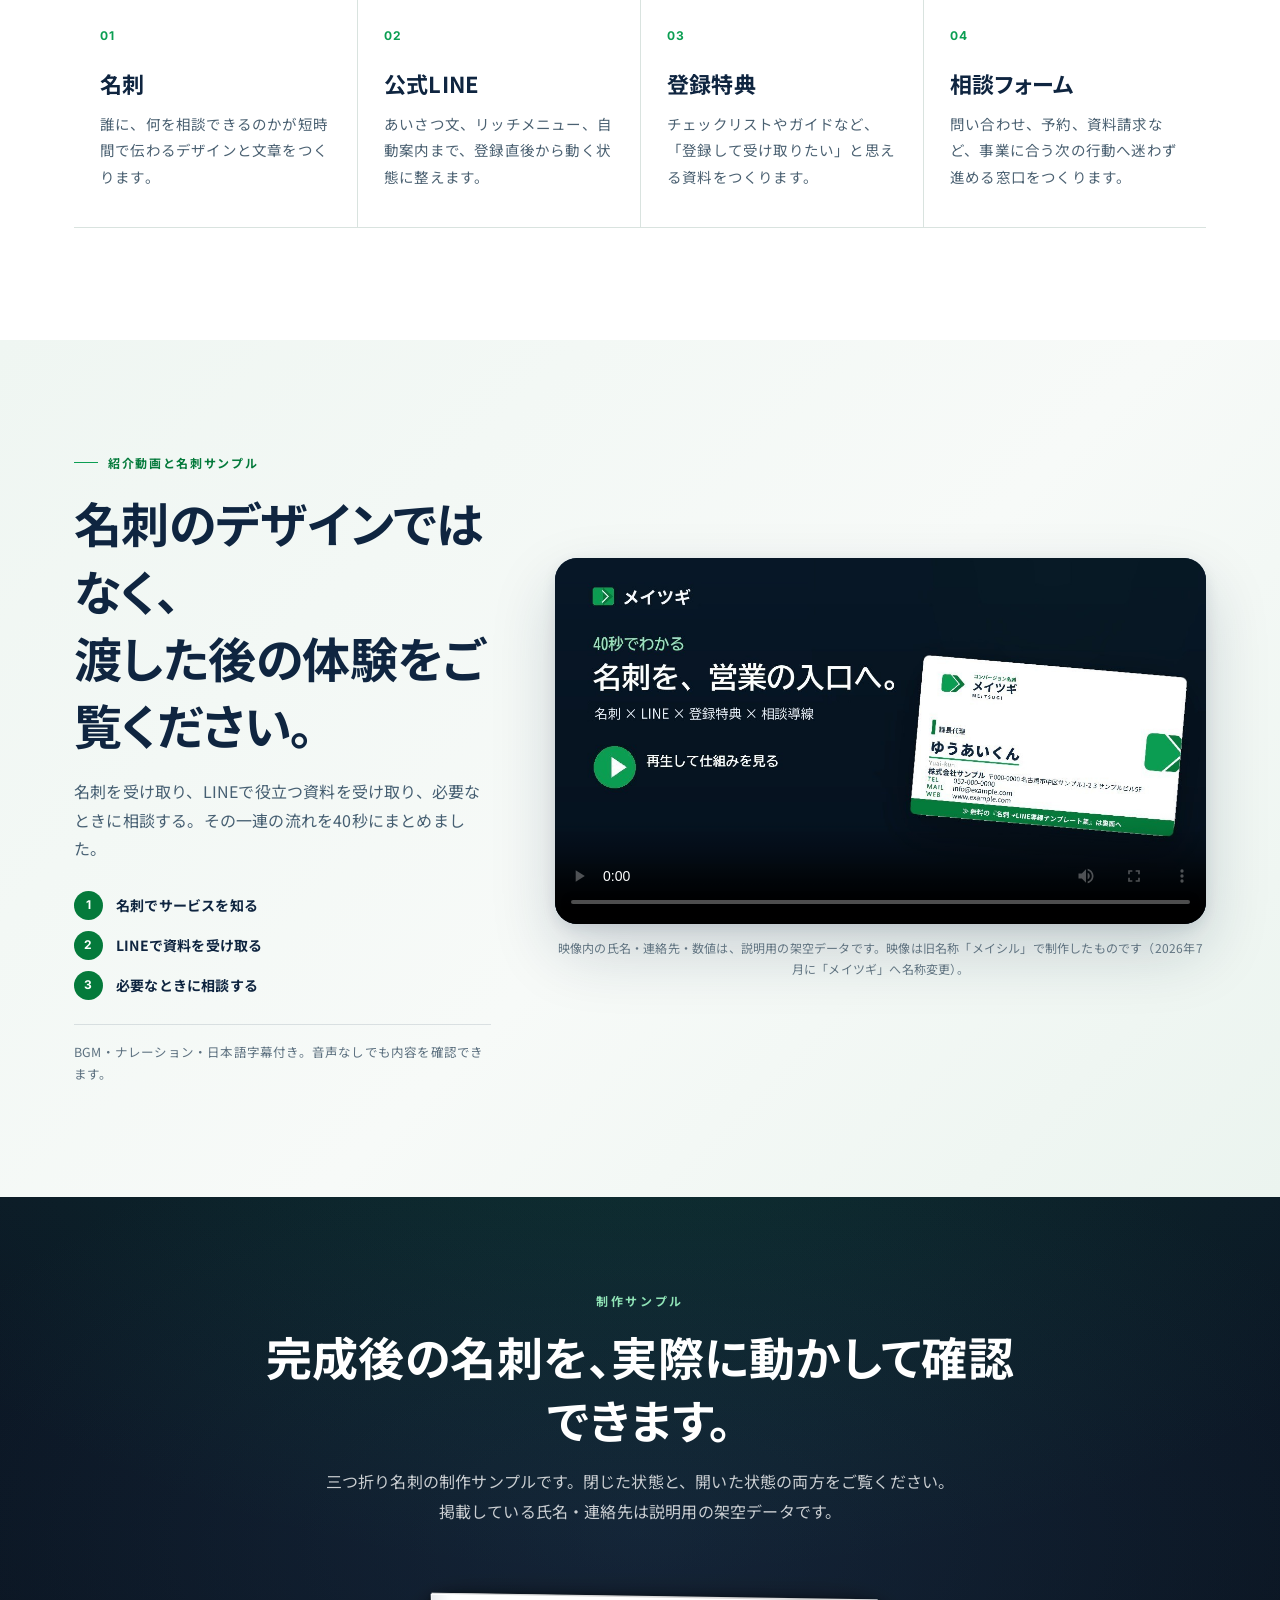
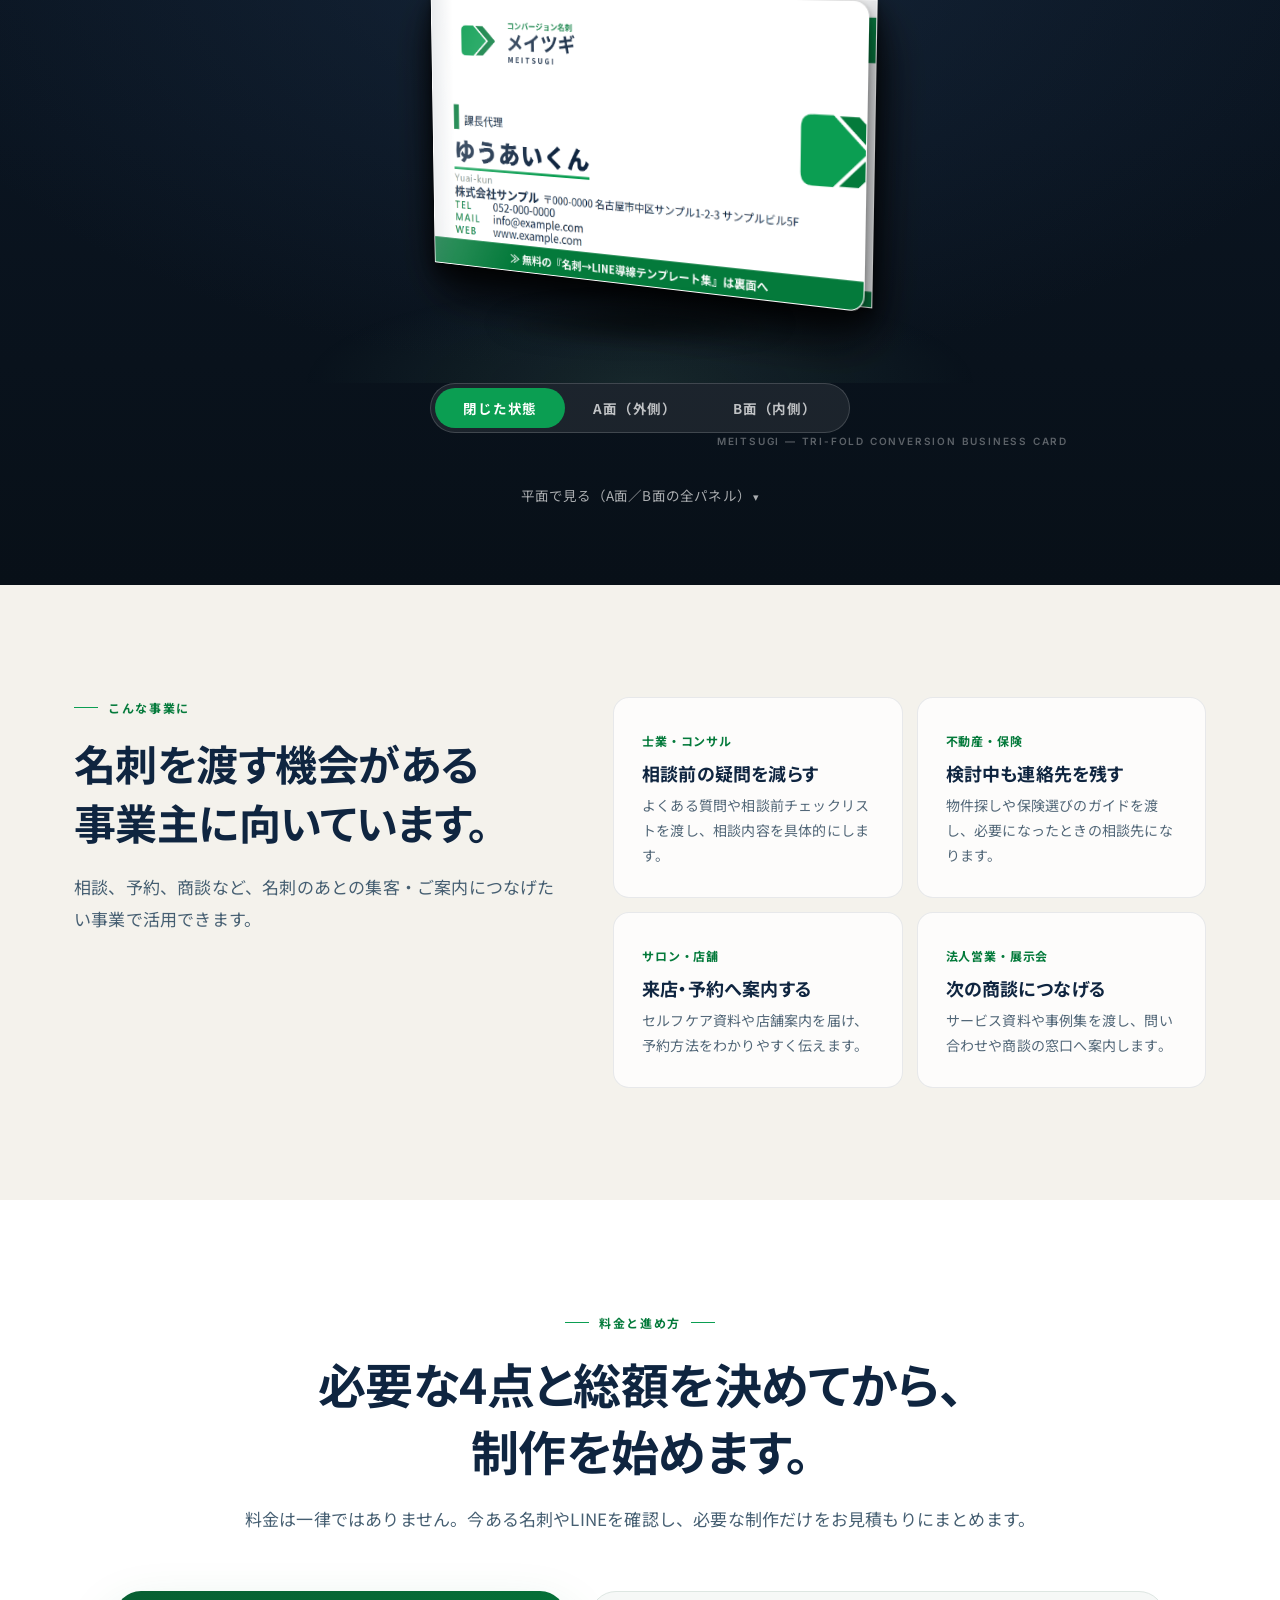
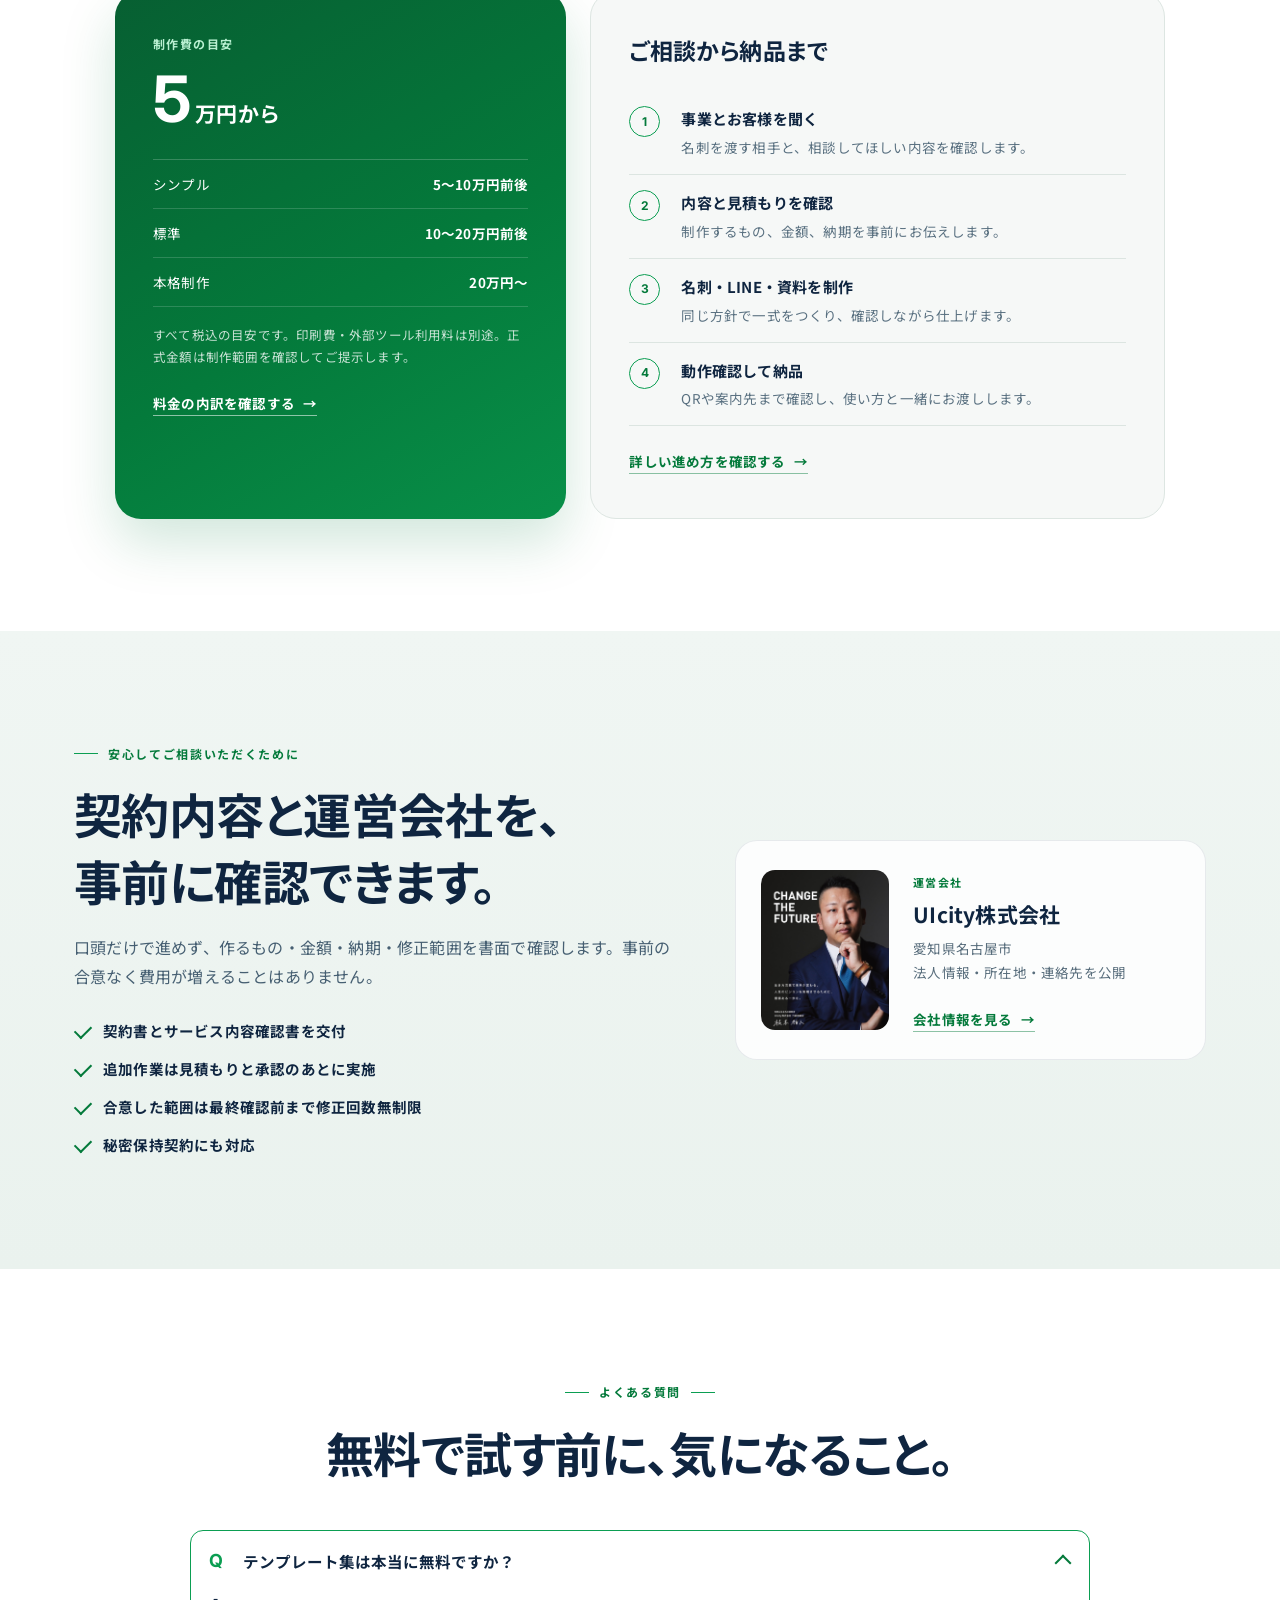
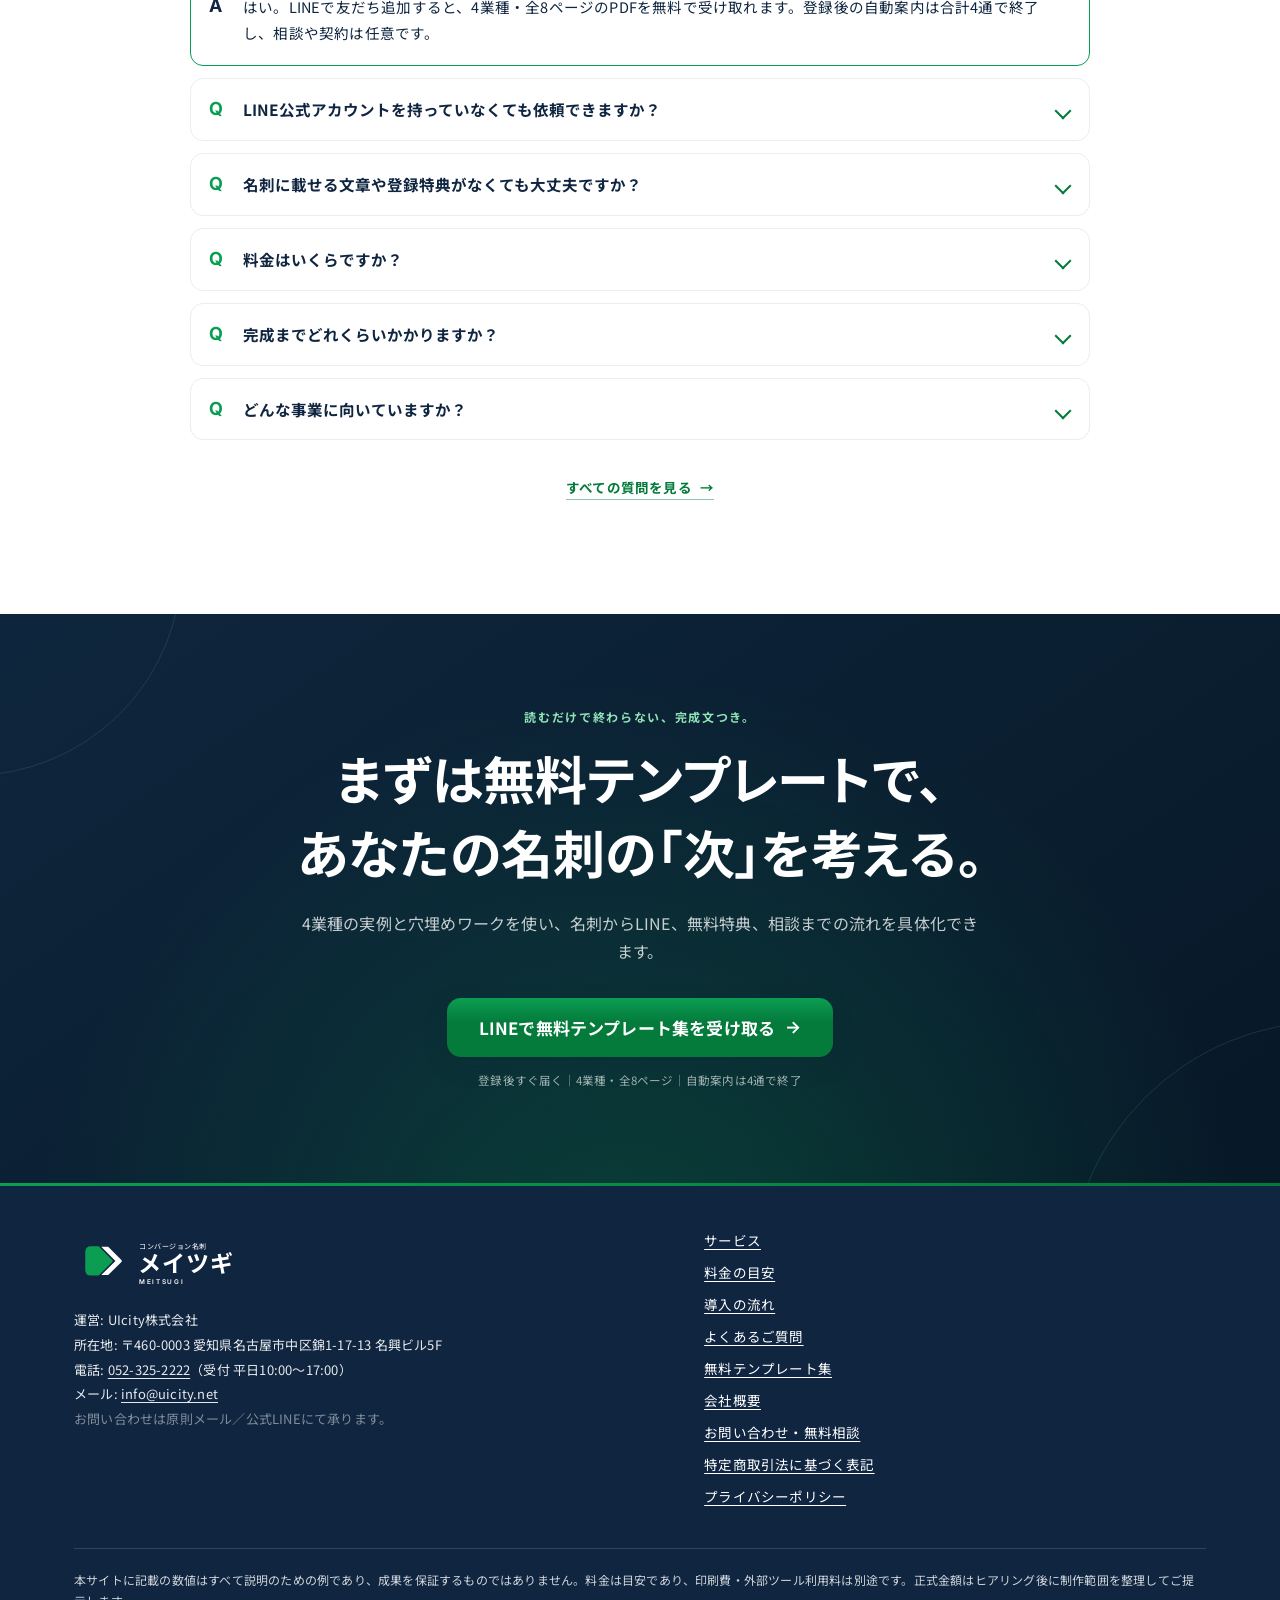
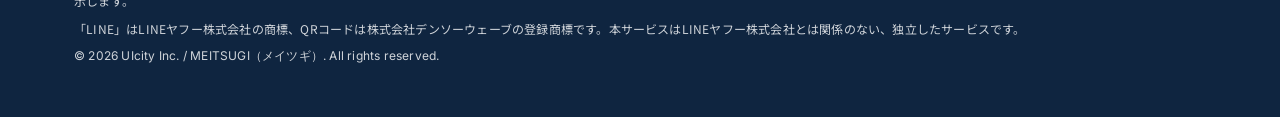
==== commit dd580167: "屋号変更: メイシル → メイツギ（MEITSUGI） 「メイシル」SERPが同名他社サービス(名刺管理クラウドMEiSiL)に占拠され 指名検索で不利なため、実SERP・ドメイン・商標一次調査(9候" ====
--- a/index.html
+++ b/index.html
@@ -4,13 +4,13 @@
 <meta charset="UTF-8">
 <meta name="viewport" content="width=device-width, initial-scale=1.0">
 
-<title>名刺から公式LINEへ誘導・集客｜コンバージョン名刺 メイシル</title>
+<title>名刺から公式LINEへ誘導・集客｜コンバージョン名刺 メイツギ</title>
 <meta name="description" content="名刺のQRコードから公式LINEへ誘導し、登録特典・相談導線まで一式制作。渡して終わりの名刺を、問い合わせにつなげる設計の「コンバージョン名刺」へ。4業種の無料テンプレート集を配布中。">
 
 <!-- OGP -->
 <meta property="og:type" content="website">
-<meta property="og:site_name" content="コンバージョン名刺 メイシル">
-<meta property="og:title" content="名刺から公式LINEへ誘導・集客｜コンバージョン名刺 メイシル">
+<meta property="og:site_name" content="コンバージョン名刺 メイツギ">
+<meta property="og:title" content="名刺から公式LINEへ誘導・集客｜コンバージョン名刺 メイツギ">
 <meta property="og:description" content="名刺のQRコードから公式LINEへ誘導し、登録特典・相談導線まで一式制作。4業種の無料テンプレート集を配布中。">
 <meta property="og:url" content="https://meisiru.vercel.app/">
 <meta property="og:image" content="https://meisiru.vercel.app/ogp.png"><!-- 差し替え: ogp.svg を PNG(1200×630) 化して配置 -->
@@ -311,7 +311,8 @@
     {
       "@type": "WebSite",
       "@id": "https://meisiru.vercel.app/#website",
-      "name": "コンバージョン名刺 メイシル",
+      "name": "コンバージョン名刺 メイツギ",
+      "alternateName": "メイシル",
       "url": "https://meisiru.vercel.app/",
       "publisher": { "@id": "https://meisiru.vercel.app/#organization" },
       "inLanguage": "ja"
@@ -319,7 +320,8 @@
     {
       "@type": "Service",
       "@id": "https://meisiru.vercel.app/#service",
-      "name": "コンバージョン名刺 メイシル",
+      "name": "コンバージョン名刺 メイツギ",
+      "alternateName": "メイシル",
       "serviceType": "名刺デザインと公式LINE導線の制作",
       "description": "名刺・公式LINEの初期設定・登録特典・相談導線までを一式で制作する、日本国内の事業主向けサービスです。",
       "provider": { "@id": "https://meisiru.vercel.app/#organization" },
@@ -337,15 +339,15 @@
 <!-- =============== ヘッダー（共通） =============== -->
 <header class="site-header">
   <div class="header-inner">
-    <a href="index.html" class="header-logo" aria-label="コンバージョン名刺 メイシル トップへ">
-      <svg xmlns="http://www.w3.org/2000/svg" viewBox="0 0 640 236" role="img" aria-label="コンバージョン名刺 メイシル">
+    <a href="index.html" class="header-logo" aria-label="コンバージョン名刺 メイツギ トップへ">
+      <svg xmlns="http://www.w3.org/2000/svg" viewBox="0 0 640 236" role="img" aria-label="コンバージョン名刺 メイツギ">
         <g transform="translate(106,117) scale(0.65) translate(-235.6,-256)">
           <path d="M166,176 L207,176 L281.7,250.7 Q287,256 281.7,261.3 L207,336 L166,336 Q134,336 134,304 L134,208 Q134,176 166,176 Z" fill="#0B9E52"/>
           <path d="M221.6,178.4 L259.6,178.4 L331.9,250.7 Q337.2,256 331.9,261.3 L259.6,333.6 L221.6,333.6 L299.2,256 Z" fill="#047A3B"/>
         </g>
         <text x="231" y="74" font-size="25" font-weight="500" letter-spacing="2" fill="#047A3B" font-family="'Noto Sans JP','Yu Gothic UI','Yu Gothic',Meiryo,sans-serif">コンバージョン名刺</text>
-        <text x="229" y="157" font-size="82" font-weight="700" letter-spacing="3.3" fill="#0F2540" font-family="'Noto Sans JP','Yu Gothic UI','Yu Gothic',Meiryo,sans-serif">メ<tspan dx="-1.5">イシ</tspan><tspan dx="-1">ル</tspan></text>
-        <text x="231" y="198" font-size="23" font-weight="600" letter-spacing="6" fill="#0F2540" font-family="'Inter','Segoe UI','Yu Gothic UI',Arial,sans-serif">MEISIRU</text>
+        <text x="229" y="157" font-size="82" font-weight="700" letter-spacing="3.3" fill="#0F2540" font-family="'Noto Sans JP','Yu Gothic UI','Yu Gothic',Meiryo,sans-serif">メ<tspan dx="-1.5">イツ</tspan><tspan dx="-1">ギ</tspan></text>
+        <text x="231" y="198" font-size="23" font-weight="600" letter-spacing="6" fill="#0F2540" font-family="'Inter','Segoe UI','Yu Gothic UI',Arial,sans-serif">MEITSUGI</text>
       </svg>
     </a>
 
@@ -401,10 +403,10 @@
       <div class="experience-glow" aria-hidden="true"></div>
       <div class="experience-card">
         <span class="experience-label">名刺</span>
-        <img src="assets/card_back.png" alt="本番LINEのQRを掲載したメイシル名刺サンプル" width="1456" height="880" fetchpriority="high" decoding="async">
+        <img src="assets/card_back.png" alt="本番LINEのQRを掲載したメイツギ名刺サンプル" width="1456" height="880" fetchpriority="high" decoding="async">
       </div>
       <div class="experience-chat" aria-label="登録直後に届くLINEメッセージの例">
-        <div class="experience-chat-head"><span>メ</span><strong>メイシル｜名刺から相談へ</strong></div>
+        <div class="experience-chat-head"><span>メ</span><strong>メイツギ｜名刺から相談へ</strong></div>
         <p>ご登録ありがとうございます。<br>4業種のテンプレート集をどうぞ。</p>
         <div class="experience-download">PDFを受け取る <span aria-hidden="true">↓</span></div>
       </div>
@@ -452,13 +454,13 @@
   <div class="container">
     <div class="home-v3-head reveal">
       <p class="home-v3-kicker">登録後に届くもの</p>
-      <h2 id="delivery-heading">追加した瞬間から、<br>メイシルの導線を体験できます。</h2>
+      <h2 id="delivery-heading">追加した瞬間から、<br>メイツギの導線を体験できます。</h2>
       <p>無料資料を渡して終わりではありません。押し売りをせず、役立つ情報から相談へ進む設計そのものをお見せします。</p>
     </div>
     <ol class="delivery-v4-timeline reveal-stagger">
       <li><span>登録直後</span><strong>PDFと4業種の選択</strong><p>テンプレート集を受け取り、ご自身に近い業種を選べます。</p></li>
       <li><span>翌日</span><strong>3つの文章を埋める</strong><p>名刺の一文・渡す時の一言・登録直後の文面を具体化します。</p></li>
-      <li><span>3日後</span><strong>完成例の仕組みを知る</strong><p>今体験している流れと、メイシルが制作する4点を解説します。</p></li>
+      <li><span>3日後</span><strong>完成例の仕組みを知る</strong><p>今体験している流れと、メイツギが制作する4点を解説します。</p></li>
       <li><span>5日後</span><strong>今の名刺に当てはめる</strong><p>希望する方だけ、LINE内フォームから無料で整理を依頼できます。</p></li>
     </ol>
     <p class="delivery-v4-note">自動案内はこの4通で終了します。いつでもブロック・解除できます。</p>
@@ -515,10 +517,10 @@
     <div class="movie-v3-media reveal">
       <video id="movie-player" src="assets/movie_meisiru_v3.mp4" poster="assets/movie_poster_v2.jpg"
              width="1280" height="720" controls playsinline preload="metadata"
-             aria-label="名刺からLINE登録、登録特典、相談までを説明するメイシルの40秒紹介動画">
+             aria-label="名刺からLINE登録、登録特典、相談までを説明するメイツギの40秒紹介動画">
         <track kind="captions" src="assets/movie_meisiru_ja.vtt" srclang="ja" label="日本語" default>
       </video>
-      <p>映像内の氏名・連絡先・数値は、説明用の架空データです。</p>
+      <p>映像内の氏名・連絡先・数値は、説明用の架空データです。映像は旧名称「メイシル」で制作したものです（2026年7月に「メイツギ」へ名称変更）。</p>
     </div>
   </div>
 </section>
@@ -536,7 +538,7 @@
       <div class="stage3d-scene">
         <div class="stage3d-scaleWrap">
           <div class="stage3d-tri" tabindex="0" role="button"
-               aria-label="メイシルの3つ折り名刺。下のボタンで折りたたみ・展開、ドラッグまたはクリックで回転できます">
+               aria-label="メイツギの3つ折り名刺。下のボタンで折りたたみ・展開、ドラッグまたはクリックで回転できます">
             <div class="stage3d-panel stage3d-p2">
               <div class="stage3d-face stage3d-faceF">
                 <img src="assets/tri_a2.png" alt="A面中央パネル: サービスに込めた想い（渡して終わり、を終わらせる。）" width="1456" height="880" draggable="false" decoding="async">
@@ -576,7 +578,7 @@
         <button type="button" class="stage3d-pill" data-tstate="openB" aria-pressed="false">B面（内側）</button>
       </div>
 
-      <p class="stage3d-caption en" aria-hidden="true">MEISIRU — Tri-Fold Conversion Business Card</p>
+      <p class="stage3d-caption en" aria-hidden="true">MEITSUGI — Tri-Fold Conversion Business Card</p>
     </div>
 
     <details class="stage3d-flat reveal">
@@ -683,7 +685,7 @@
       </ul>
     </div>
     <aside class="trust-v3-company reveal" aria-label="運営会社情報">
-      <img src="assets/rep.jpg" alt="メイシル運営会社 UIcity株式会社" width="1062" height="1542" loading="lazy" decoding="async">
+      <img src="assets/rep.jpg" alt="メイツギ運営会社 UIcity株式会社" width="1062" height="1542" loading="lazy" decoding="async">
       <div>
         <span>運営会社</span>
         <h3>UIcity株式会社</h3>
@@ -752,14 +754,14 @@
     <div class="footer-grid">
       <div>
         <div class="footer-logo">
-          <svg xmlns="http://www.w3.org/2000/svg" viewBox="0 0 640 236" role="img" aria-label="コンバージョン名刺 メイシル">
+          <svg xmlns="http://www.w3.org/2000/svg" viewBox="0 0 640 236" role="img" aria-label="コンバージョン名刺 メイツギ">
             <g transform="translate(106,117) scale(0.65) translate(-235.6,-256)">
               <path d="M166,176 L207,176 L281.7,250.7 Q287,256 281.7,261.3 L207,336 L166,336 Q134,336 134,304 L134,208 Q134,176 166,176 Z" fill="#0B9E52"/>
               <path d="M221.6,178.4 L259.6,178.4 L331.9,250.7 Q337.2,256 331.9,261.3 L259.6,333.6 L221.6,333.6 L299.2,256 Z" fill="#FFFFFF"/>
             </g>
             <text x="231" y="74" font-size="25" font-weight="500" letter-spacing="2" fill="#FFFFFF" opacity="0.85" font-family="'Noto Sans JP','Yu Gothic UI','Yu Gothic',Meiryo,sans-serif">コンバージョン名刺</text>
-            <text x="229" y="157" font-size="82" font-weight="700" letter-spacing="3.3" fill="#FFFFFF" font-family="'Noto Sans JP','Yu Gothic UI','Yu Gothic',Meiryo,sans-serif">メ<tspan dx="-1.5">イシ</tspan><tspan dx="-1">ル</tspan></text>
-            <text x="231" y="198" font-size="23" font-weight="600" letter-spacing="6" fill="#FFFFFF" font-family="'Inter','Segoe UI','Yu Gothic UI',Arial,sans-serif">MEISIRU</text>
+            <text x="229" y="157" font-size="82" font-weight="700" letter-spacing="3.3" fill="#FFFFFF" font-family="'Noto Sans JP','Yu Gothic UI','Yu Gothic',Meiryo,sans-serif">メ<tspan dx="-1.5">イツ</tspan><tspan dx="-1">ギ</tspan></text>
+            <text x="231" y="198" font-size="23" font-weight="600" letter-spacing="6" fill="#FFFFFF" font-family="'Inter','Segoe UI','Yu Gothic UI',Arial,sans-serif">MEITSUGI</text>
           </svg>
         </div>
         <p class="footer-company">
@@ -787,7 +789,7 @@
     <div class="footer-legal">
       <p>本サイトに記載の数値はすべて説明のための例であり、成果を保証するものではありません。料金は目安であり、印刷費・外部ツール利用料は別途です。正式金額はヒアリング後に制作範囲を整理してご提示します。</p>
       <p>「LINE」はLINEヤフー株式会社の商標、QRコードは株式会社デンソーウェーブの登録商標です。本サービスはLINEヤフー株式会社とは関係のない、独立したサービスです。</p>
-      <p class="en">&copy; <span id="copyright-year">2026</span> UIcity Inc. / MEISIRU（メイシル）. All rights reserved.</p>
+      <p class="en">&copy; <span id="copyright-year">2026</span> UIcity Inc. / MEITSUGI（メイツギ）. All rights reserved.</p>
     </div>
   </div>
 </footer>
--- a/assets/site.css
+++ b/assets/site.css
@@ -1,5 +1,5 @@
 /* =========================================================
-   メイシル（MEISIRU）サイト共通CSS  site.css
+   メイツギ（MEITSUGI）サイト共通CSS  site.css
    ブランド案A「アクショングリーン」
    全ページ共通の基盤。各ページはこの1枚を <link> で読み込む。
    ---------------------------------------------------------
@@ -503,7 +503,7 @@
 }
 
 /* =========================================================
-   比較表（縦罫全廃・丸箱化・メイシル列の額装）
+   比較表（縦罫全廃・丸箱化・メイツギ列の額装）
 ========================================================= */
 .table-shell{ position:relative; }
 .table-shell::before{
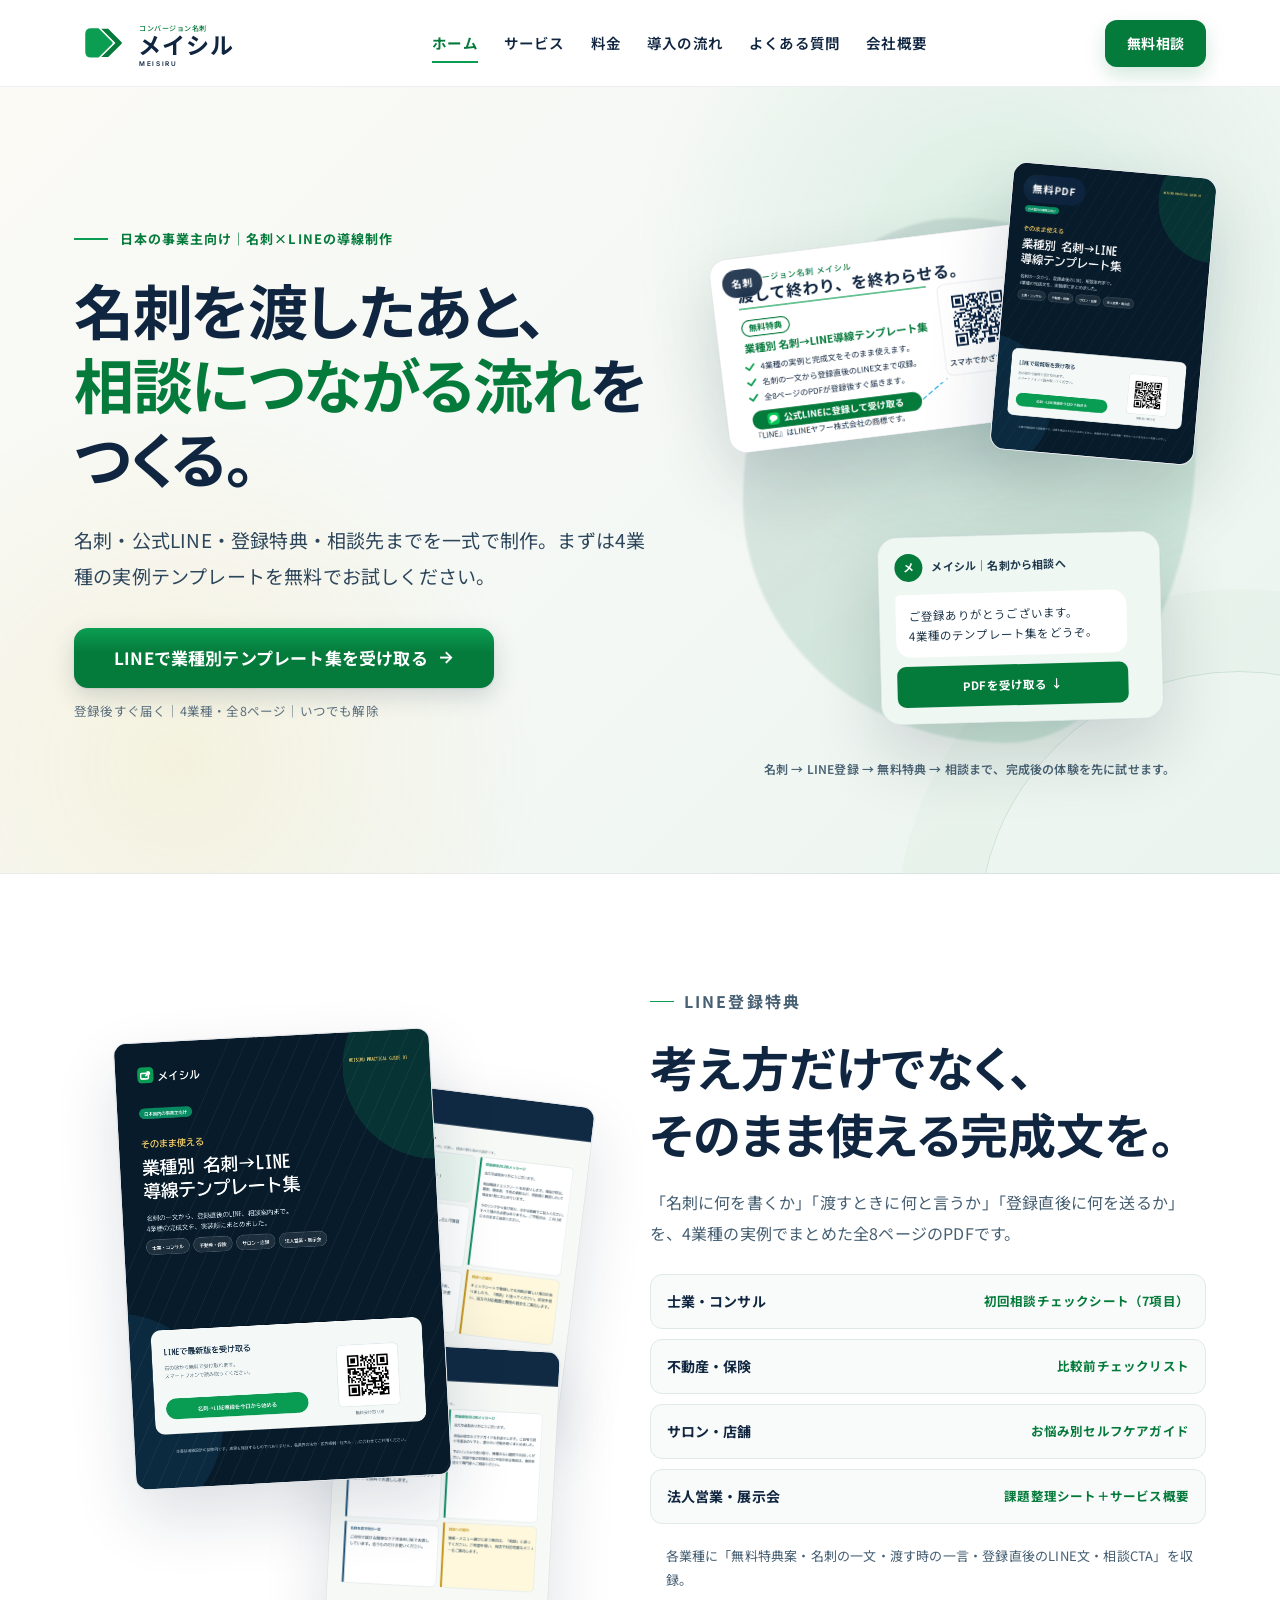
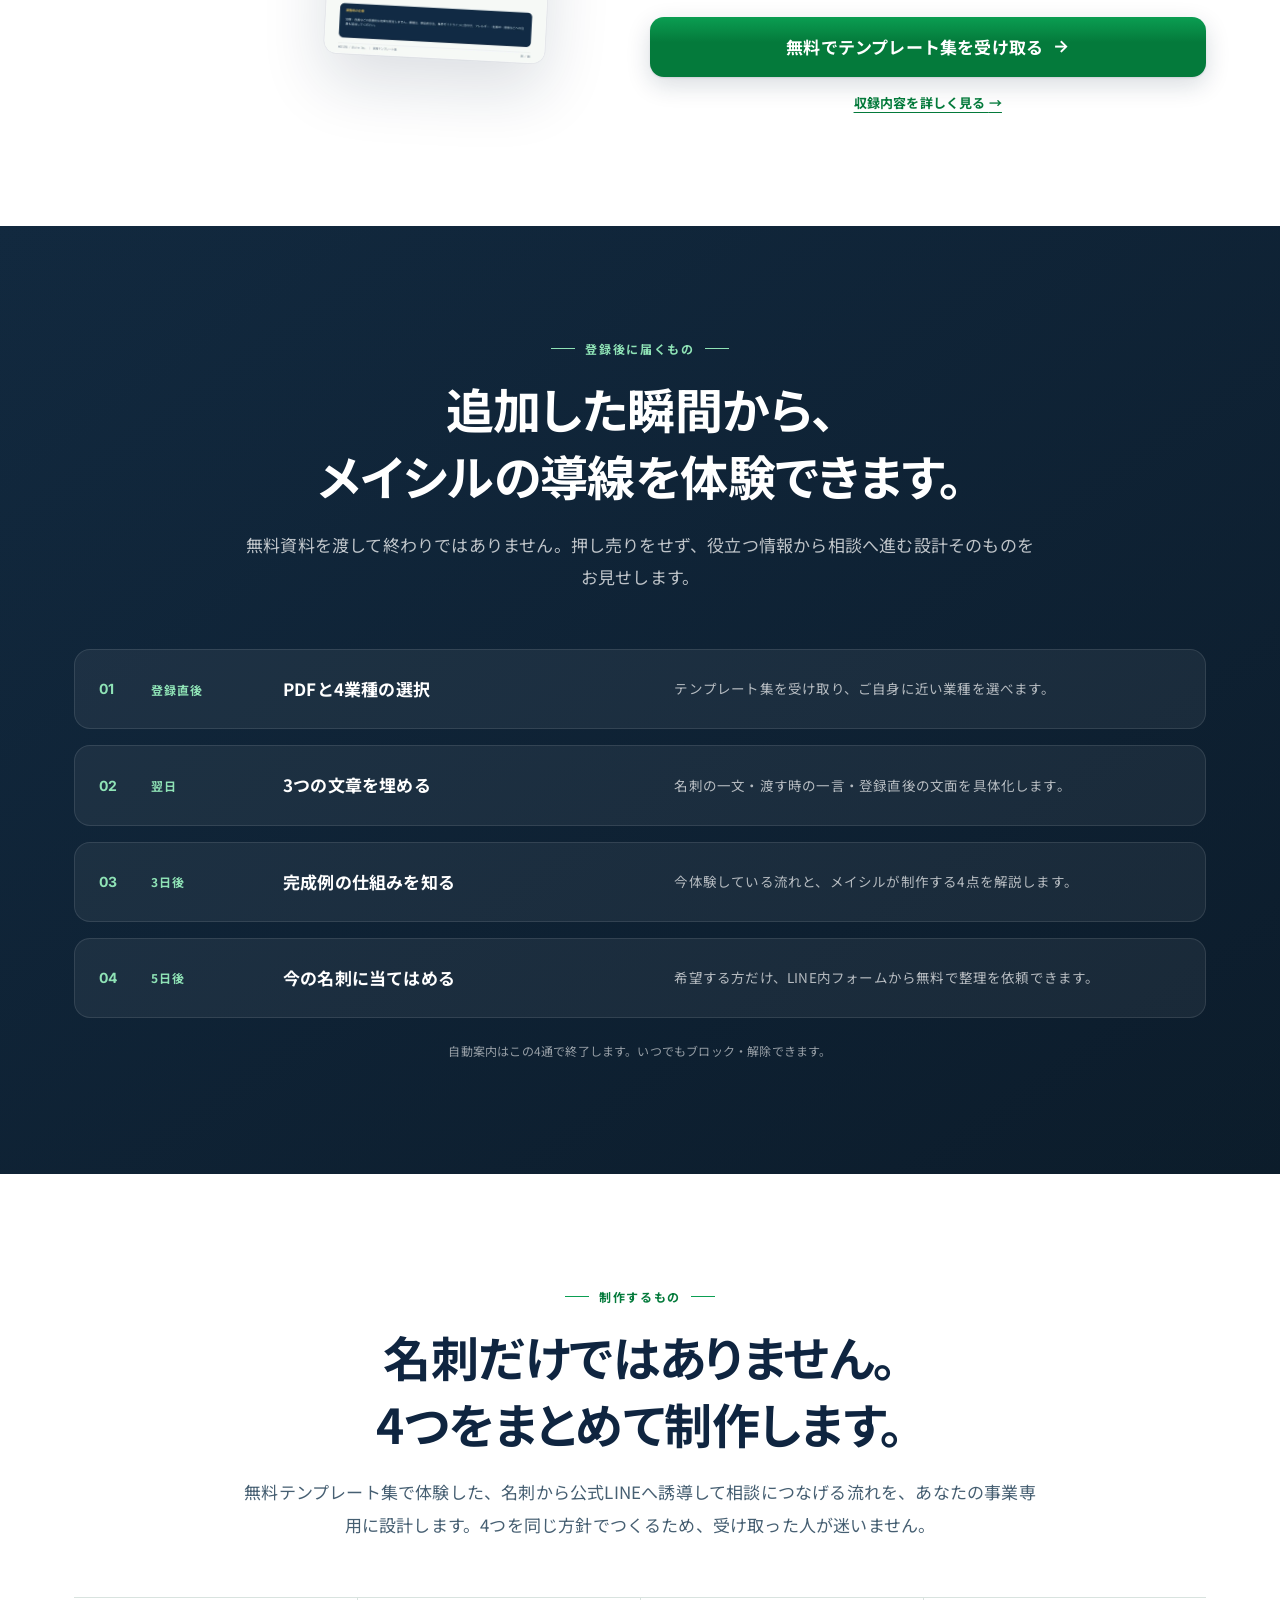
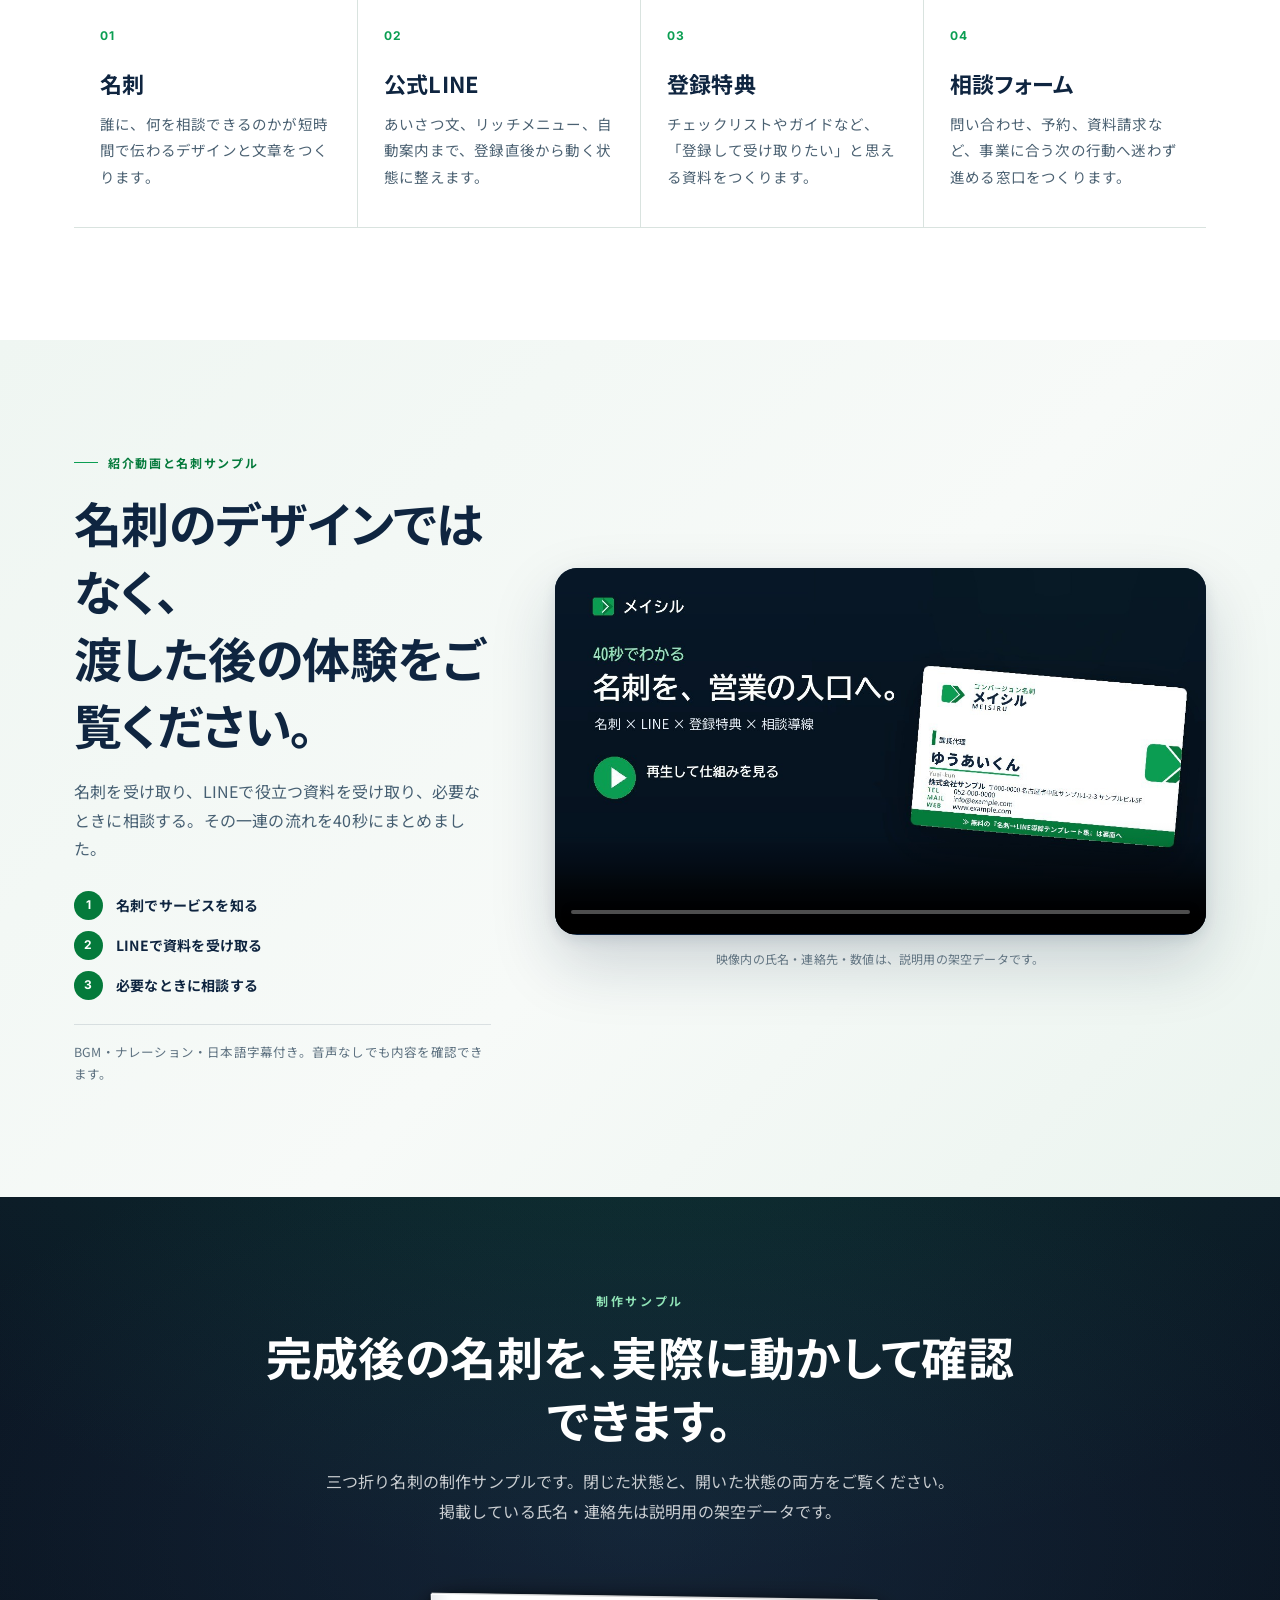
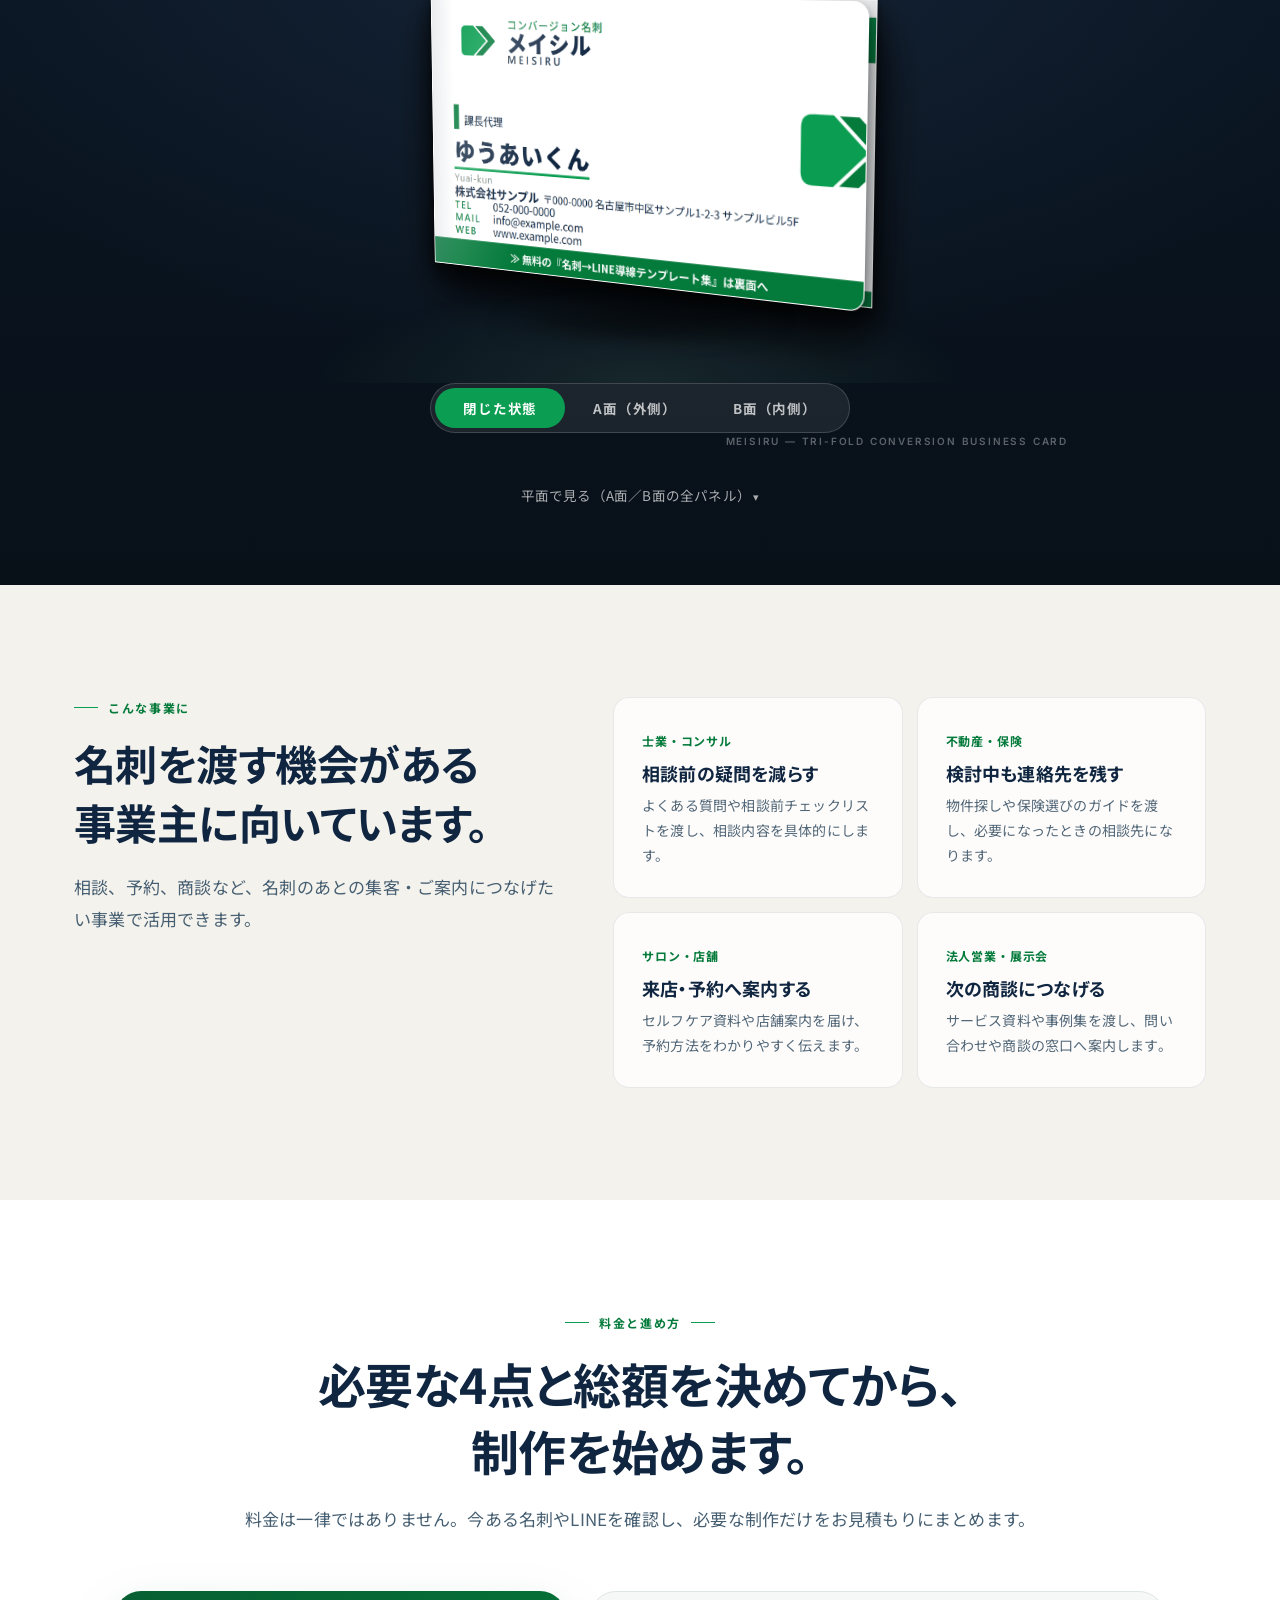
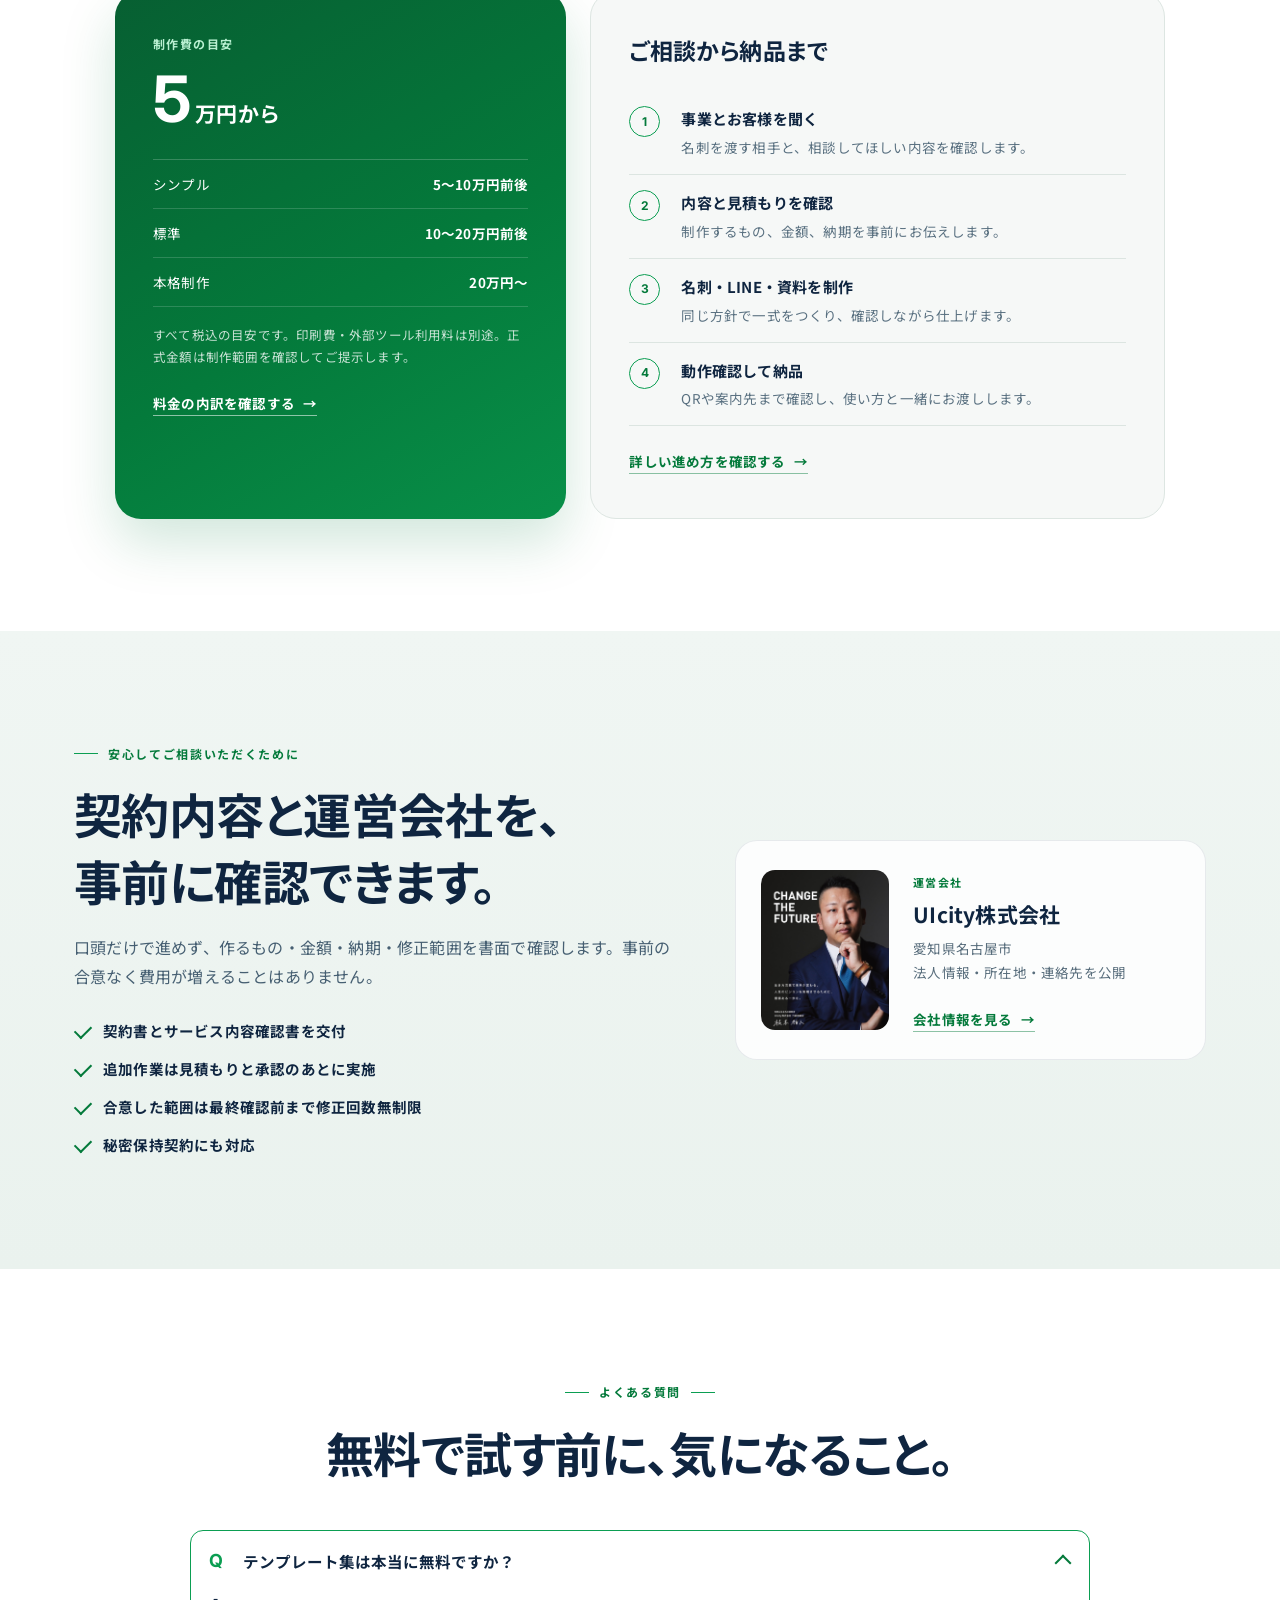
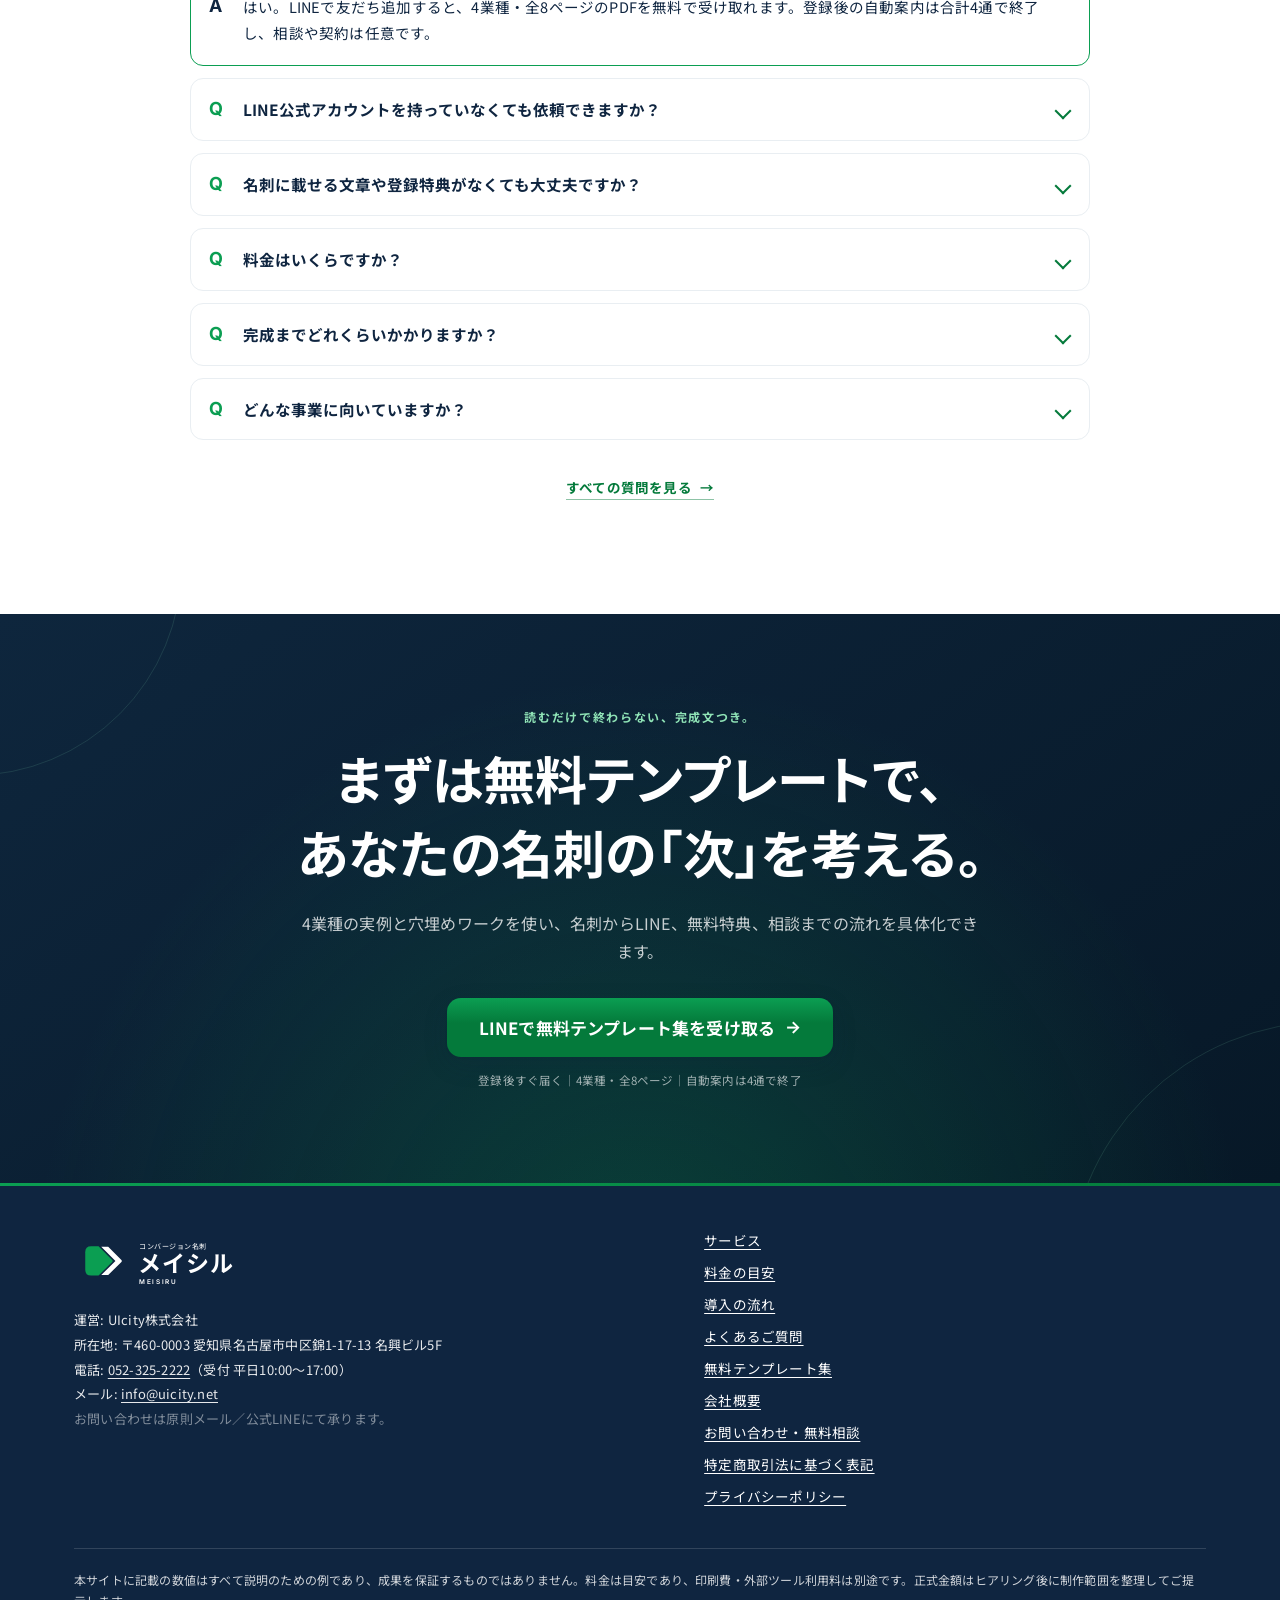
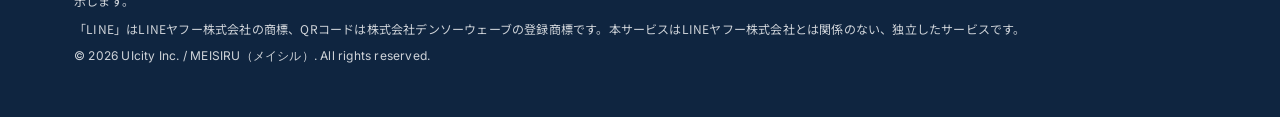
==== commit 9185ec8b: "屋号を「メイシル」へ復帰（メイツギを取り消し） 発注者判断により屋号変更を撤回し、メイシルに復帰。 dd58016のrevertを基本に、改名時に同時修正していた品質改善のみ再適用:  - tri_a" ====
--- a/index.html
+++ b/index.html
@@ -4,13 +4,13 @@
 <meta charset="UTF-8">
 <meta name="viewport" content="width=device-width, initial-scale=1.0">
 
-<title>名刺から公式LINEへ誘導・集客｜コンバージョン名刺 メイツギ</title>
+<title>名刺から公式LINEへ誘導・集客｜コンバージョン名刺 メイシル</title>
 <meta name="description" content="名刺のQRコードから公式LINEへ誘導し、登録特典・相談導線まで一式制作。渡して終わりの名刺を、問い合わせにつなげる設計の「コンバージョン名刺」へ。4業種の無料テンプレート集を配布中。">
 
 <!-- OGP -->
 <meta property="og:type" content="website">
-<meta property="og:site_name" content="コンバージョン名刺 メイツギ">
-<meta property="og:title" content="名刺から公式LINEへ誘導・集客｜コンバージョン名刺 メイツギ">
+<meta property="og:site_name" content="コンバージョン名刺 メイシル">
+<meta property="og:title" content="名刺から公式LINEへ誘導・集客｜コンバージョン名刺 メイシル">
 <meta property="og:description" content="名刺のQRコードから公式LINEへ誘導し、登録特典・相談導線まで一式制作。4業種の無料テンプレート集を配布中。">
 <meta property="og:url" content="https://meisiru.vercel.app/">
 <meta property="og:image" content="https://meisiru.vercel.app/ogp.png"><!-- 差し替え: ogp.svg を PNG(1200×630) 化して配置 -->
@@ -311,8 +311,7 @@
     {
       "@type": "WebSite",
       "@id": "https://meisiru.vercel.app/#website",
-      "name": "コンバージョン名刺 メイツギ",
-      "alternateName": "メイシル",
+      "name": "コンバージョン名刺 メイシル",
       "url": "https://meisiru.vercel.app/",
       "publisher": { "@id": "https://meisiru.vercel.app/#organization" },
       "inLanguage": "ja"
@@ -320,8 +319,7 @@
     {
       "@type": "Service",
       "@id": "https://meisiru.vercel.app/#service",
-      "name": "コンバージョン名刺 メイツギ",
-      "alternateName": "メイシル",
+      "name": "コンバージョン名刺 メイシル",
       "serviceType": "名刺デザインと公式LINE導線の制作",
       "description": "名刺・公式LINEの初期設定・登録特典・相談導線までを一式で制作する、日本国内の事業主向けサービスです。",
       "provider": { "@id": "https://meisiru.vercel.app/#organization" },
@@ -339,15 +337,15 @@
 <!-- =============== ヘッダー（共通） =============== -->
 <header class="site-header">
   <div class="header-inner">
-    <a href="index.html" class="header-logo" aria-label="コンバージョン名刺 メイツギ トップへ">
-      <svg xmlns="http://www.w3.org/2000/svg" viewBox="0 0 640 236" role="img" aria-label="コンバージョン名刺 メイツギ">
+    <a href="index.html" class="header-logo" aria-label="コンバージョン名刺 メイシル トップへ">
+      <svg xmlns="http://www.w3.org/2000/svg" viewBox="0 0 640 236" role="img" aria-label="コンバージョン名刺 メイシル">
         <g transform="translate(106,117) scale(0.65) translate(-235.6,-256)">
           <path d="M166,176 L207,176 L281.7,250.7 Q287,256 281.7,261.3 L207,336 L166,336 Q134,336 134,304 L134,208 Q134,176 166,176 Z" fill="#0B9E52"/>
           <path d="M221.6,178.4 L259.6,178.4 L331.9,250.7 Q337.2,256 331.9,261.3 L259.6,333.6 L221.6,333.6 L299.2,256 Z" fill="#047A3B"/>
         </g>
         <text x="231" y="74" font-size="25" font-weight="500" letter-spacing="2" fill="#047A3B" font-family="'Noto Sans JP','Yu Gothic UI','Yu Gothic',Meiryo,sans-serif">コンバージョン名刺</text>
-        <text x="229" y="157" font-size="82" font-weight="700" letter-spacing="3.3" fill="#0F2540" font-family="'Noto Sans JP','Yu Gothic UI','Yu Gothic',Meiryo,sans-serif">メ<tspan dx="-1.5">イツ</tspan><tspan dx="-1">ギ</tspan></text>
-        <text x="231" y="198" font-size="23" font-weight="600" letter-spacing="6" fill="#0F2540" font-family="'Inter','Segoe UI','Yu Gothic UI',Arial,sans-serif">MEITSUGI</text>
+        <text x="229" y="157" font-size="82" font-weight="700" letter-spacing="3.3" fill="#0F2540" font-family="'Noto Sans JP','Yu Gothic UI','Yu Gothic',Meiryo,sans-serif">メ<tspan dx="-1.5">イシ</tspan><tspan dx="-1">ル</tspan></text>
+        <text x="231" y="198" font-size="23" font-weight="600" letter-spacing="6" fill="#0F2540" font-family="'Inter','Segoe UI','Yu Gothic UI',Arial,sans-serif">MEISIRU</text>
       </svg>
     </a>
 
@@ -403,10 +401,10 @@
       <div class="experience-glow" aria-hidden="true"></div>
       <div class="experience-card">
         <span class="experience-label">名刺</span>
-        <img src="assets/card_back.png" alt="本番LINEのQRを掲載したメイツギ名刺サンプル" width="1456" height="880" fetchpriority="high" decoding="async">
+        <img src="assets/card_back.png" alt="本番LINEのQRを掲載したメイシル名刺サンプル" width="1456" height="880" fetchpriority="high" decoding="async">
       </div>
       <div class="experience-chat" aria-label="登録直後に届くLINEメッセージの例">
-        <div class="experience-chat-head"><span>メ</span><strong>メイツギ｜名刺から相談へ</strong></div>
+        <div class="experience-chat-head"><span>メ</span><strong>メイシル｜名刺から相談へ</strong></div>
         <p>ご登録ありがとうございます。<br>4業種のテンプレート集をどうぞ。</p>
         <div class="experience-download">PDFを受け取る <span aria-hidden="true">↓</span></div>
       </div>
@@ -454,13 +452,13 @@
   <div class="container">
     <div class="home-v3-head reveal">
       <p class="home-v3-kicker">登録後に届くもの</p>
-      <h2 id="delivery-heading">追加した瞬間から、<br>メイツギの導線を体験できます。</h2>
+      <h2 id="delivery-heading">追加した瞬間から、<br>メイシルの導線を体験できます。</h2>
       <p>無料資料を渡して終わりではありません。押し売りをせず、役立つ情報から相談へ進む設計そのものをお見せします。</p>
     </div>
     <ol class="delivery-v4-timeline reveal-stagger">
       <li><span>登録直後</span><strong>PDFと4業種の選択</strong><p>テンプレート集を受け取り、ご自身に近い業種を選べます。</p></li>
       <li><span>翌日</span><strong>3つの文章を埋める</strong><p>名刺の一文・渡す時の一言・登録直後の文面を具体化します。</p></li>
-      <li><span>3日後</span><strong>完成例の仕組みを知る</strong><p>今体験している流れと、メイツギが制作する4点を解説します。</p></li>
+      <li><span>3日後</span><strong>完成例の仕組みを知る</strong><p>今体験している流れと、メイシルが制作する4点を解説します。</p></li>
       <li><span>5日後</span><strong>今の名刺に当てはめる</strong><p>希望する方だけ、LINE内フォームから無料で整理を依頼できます。</p></li>
     </ol>
     <p class="delivery-v4-note">自動案内はこの4通で終了します。いつでもブロック・解除できます。</p>
@@ -517,10 +515,10 @@
     <div class="movie-v3-media reveal">
       <video id="movie-player" src="assets/movie_meisiru_v3.mp4" poster="assets/movie_poster_v2.jpg"
              width="1280" height="720" controls playsinline preload="metadata"
-             aria-label="名刺からLINE登録、登録特典、相談までを説明するメイツギの40秒紹介動画">
+             aria-label="名刺からLINE登録、登録特典、相談までを説明するメイシルの40秒紹介動画">
         <track kind="captions" src="assets/movie_meisiru_ja.vtt" srclang="ja" label="日本語" default>
       </video>
-      <p>映像内の氏名・連絡先・数値は、説明用の架空データです。映像は旧名称「メイシル」で制作したものです（2026年7月に「メイツギ」へ名称変更）。</p>
+      <p>映像内の氏名・連絡先・数値は、説明用の架空データです。</p>
     </div>
   </div>
 </section>
@@ -538,7 +536,7 @@
       <div class="stage3d-scene">
         <div class="stage3d-scaleWrap">
           <div class="stage3d-tri" tabindex="0" role="button"
-               aria-label="メイツギの3つ折り名刺。下のボタンで折りたたみ・展開、ドラッグまたはクリックで回転できます">
+               aria-label="メイシルの3つ折り名刺。下のボタンで折りたたみ・展開、ドラッグまたはクリックで回転できます">
             <div class="stage3d-panel stage3d-p2">
               <div class="stage3d-face stage3d-faceF">
                 <img src="assets/tri_a2.png" alt="A面中央パネル: サービスに込めた想い（渡して終わり、を終わらせる。）" width="1456" height="880" draggable="false" decoding="async">
@@ -578,7 +576,7 @@
         <button type="button" class="stage3d-pill" data-tstate="openB" aria-pressed="false">B面（内側）</button>
       </div>
 
-      <p class="stage3d-caption en" aria-hidden="true">MEITSUGI — Tri-Fold Conversion Business Card</p>
+      <p class="stage3d-caption en" aria-hidden="true">MEISIRU — Tri-Fold Conversion Business Card</p>
     </div>
 
     <details class="stage3d-flat reveal">
@@ -685,7 +683,7 @@
       </ul>
     </div>
     <aside class="trust-v3-company reveal" aria-label="運営会社情報">
-      <img src="assets/rep.jpg" alt="メイツギ運営会社 UIcity株式会社" width="1062" height="1542" loading="lazy" decoding="async">
+      <img src="assets/rep.jpg" alt="メイシル運営会社 UIcity株式会社" width="1062" height="1542" loading="lazy" decoding="async">
       <div>
         <span>運営会社</span>
         <h3>UIcity株式会社</h3>
@@ -754,14 +752,14 @@
     <div class="footer-grid">
       <div>
         <div class="footer-logo">
-          <svg xmlns="http://www.w3.org/2000/svg" viewBox="0 0 640 236" role="img" aria-label="コンバージョン名刺 メイツギ">
+          <svg xmlns="http://www.w3.org/2000/svg" viewBox="0 0 640 236" role="img" aria-label="コンバージョン名刺 メイシル">
             <g transform="translate(106,117) scale(0.65) translate(-235.6,-256)">
               <path d="M166,176 L207,176 L281.7,250.7 Q287,256 281.7,261.3 L207,336 L166,336 Q134,336 134,304 L134,208 Q134,176 166,176 Z" fill="#0B9E52"/>
               <path d="M221.6,178.4 L259.6,178.4 L331.9,250.7 Q337.2,256 331.9,261.3 L259.6,333.6 L221.6,333.6 L299.2,256 Z" fill="#FFFFFF"/>
             </g>
             <text x="231" y="74" font-size="25" font-weight="500" letter-spacing="2" fill="#FFFFFF" opacity="0.85" font-family="'Noto Sans JP','Yu Gothic UI','Yu Gothic',Meiryo,sans-serif">コンバージョン名刺</text>
-            <text x="229" y="157" font-size="82" font-weight="700" letter-spacing="3.3" fill="#FFFFFF" font-family="'Noto Sans JP','Yu Gothic UI','Yu Gothic',Meiryo,sans-serif">メ<tspan dx="-1.5">イツ</tspan><tspan dx="-1">ギ</tspan></text>
-            <text x="231" y="198" font-size="23" font-weight="600" letter-spacing="6" fill="#FFFFFF" font-family="'Inter','Segoe UI','Yu Gothic UI',Arial,sans-serif">MEITSUGI</text>
+            <text x="229" y="157" font-size="82" font-weight="700" letter-spacing="3.3" fill="#FFFFFF" font-family="'Noto Sans JP','Yu Gothic UI','Yu Gothic',Meiryo,sans-serif">メ<tspan dx="-1.5">イシ</tspan><tspan dx="-1">ル</tspan></text>
+            <text x="231" y="198" font-size="23" font-weight="600" letter-spacing="6" fill="#FFFFFF" font-family="'Inter','Segoe UI','Yu Gothic UI',Arial,sans-serif">MEISIRU</text>
           </svg>
         </div>
         <p class="footer-company">
@@ -789,7 +787,7 @@
     <div class="footer-legal">
       <p>本サイトに記載の数値はすべて説明のための例であり、成果を保証するものではありません。料金は目安であり、印刷費・外部ツール利用料は別途です。正式金額はヒアリング後に制作範囲を整理してご提示します。</p>
       <p>「LINE」はLINEヤフー株式会社の商標、QRコードは株式会社デンソーウェーブの登録商標です。本サービスはLINEヤフー株式会社とは関係のない、独立したサービスです。</p>
-      <p class="en">&copy; <span id="copyright-year">2026</span> UIcity Inc. / MEITSUGI（メイツギ）. All rights reserved.</p>
+      <p class="en">&copy; <span id="copyright-year">2026</span> UIcity Inc. / MEISIRU（メイシル）. All rights reserved.</p>
     </div>
   </div>
 </footer>
--- a/assets/site.css
+++ b/assets/site.css
@@ -1,5 +1,5 @@
 /* =========================================================
-   メイツギ（MEITSUGI）サイト共通CSS  site.css
+   メイシル（MEISIRU）サイト共通CSS  site.css
    ブランド案A「アクショングリーン」
    全ページ共通の基盤。各ページはこの1枚を <link> で読み込む。
    ---------------------------------------------------------
@@ -503,7 +503,7 @@
 }
 
 /* =========================================================
-   比較表（縦罫全廃・丸箱化・メイツギ列の額装）
+   比較表（縦罫全廃・丸箱化・メイシル列の額装）
 ========================================================= */
 .table-shell{ position:relative; }
 .table-shell::before{
